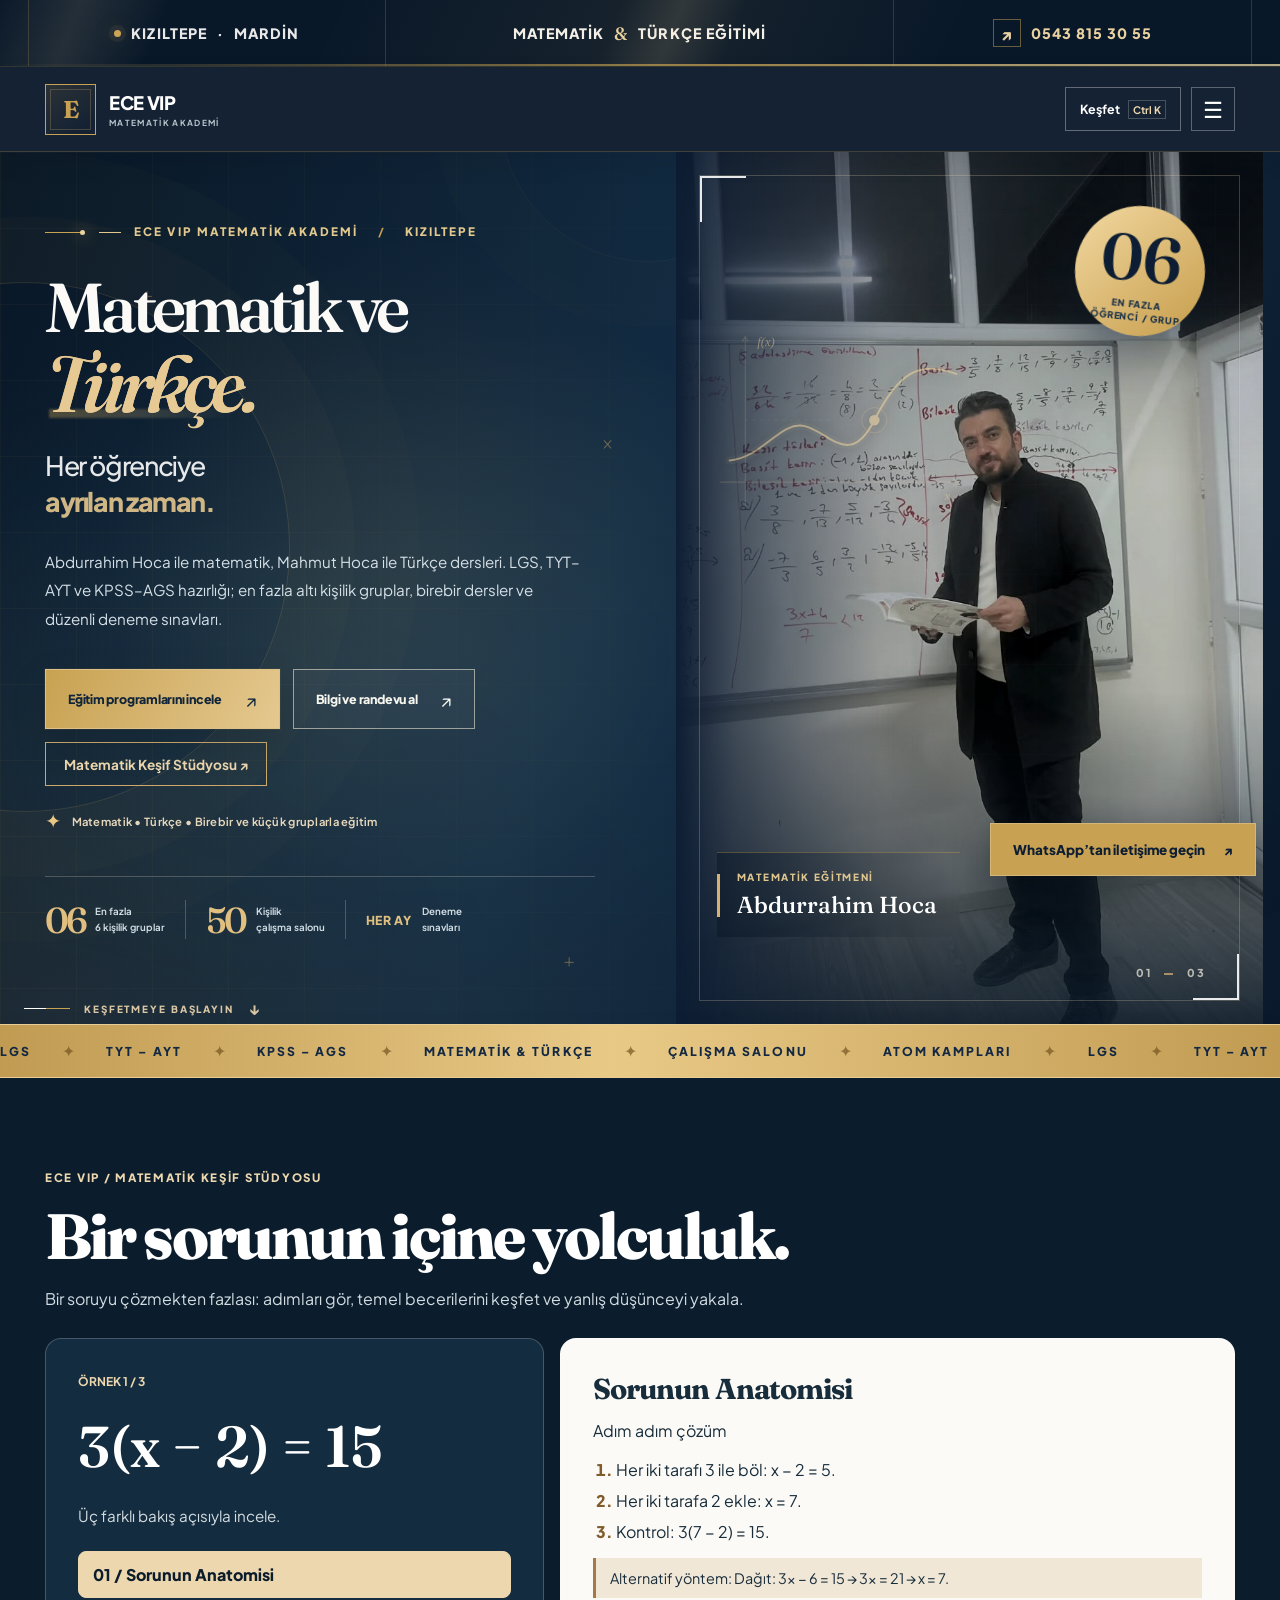
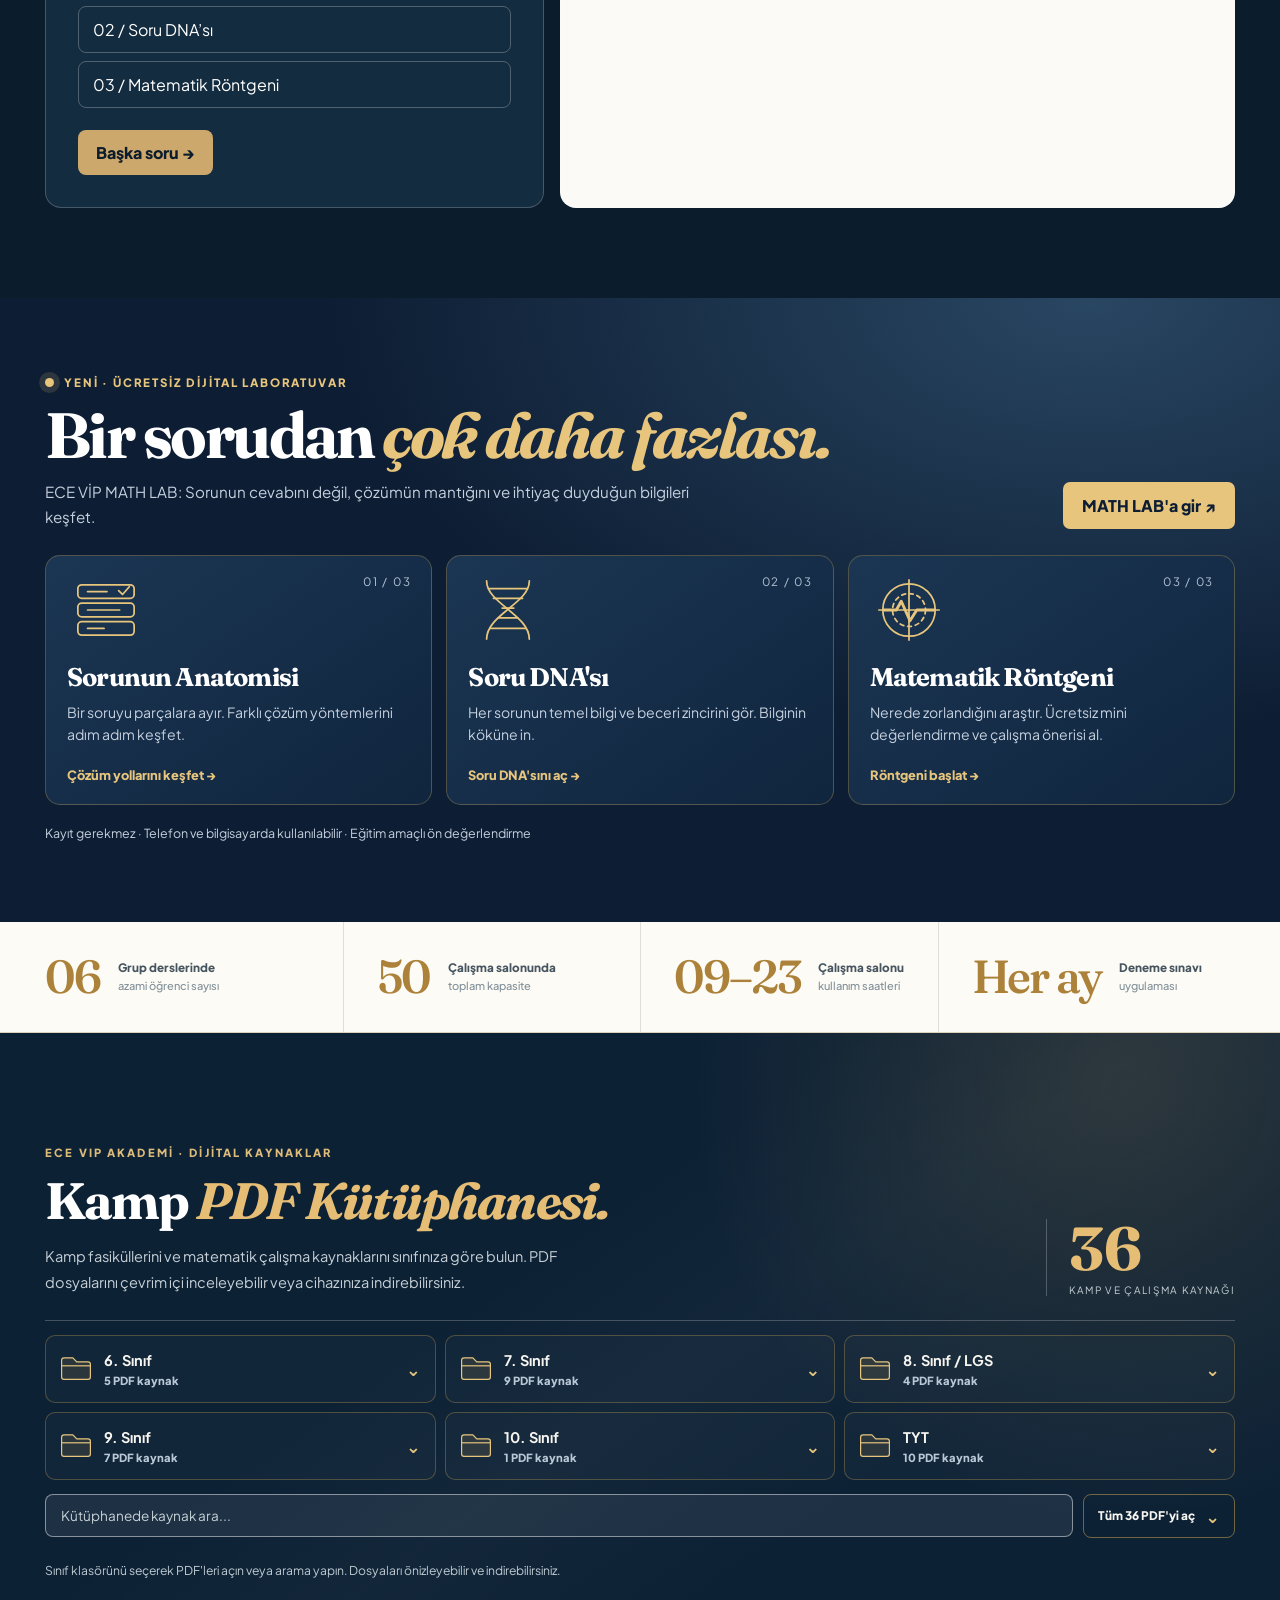
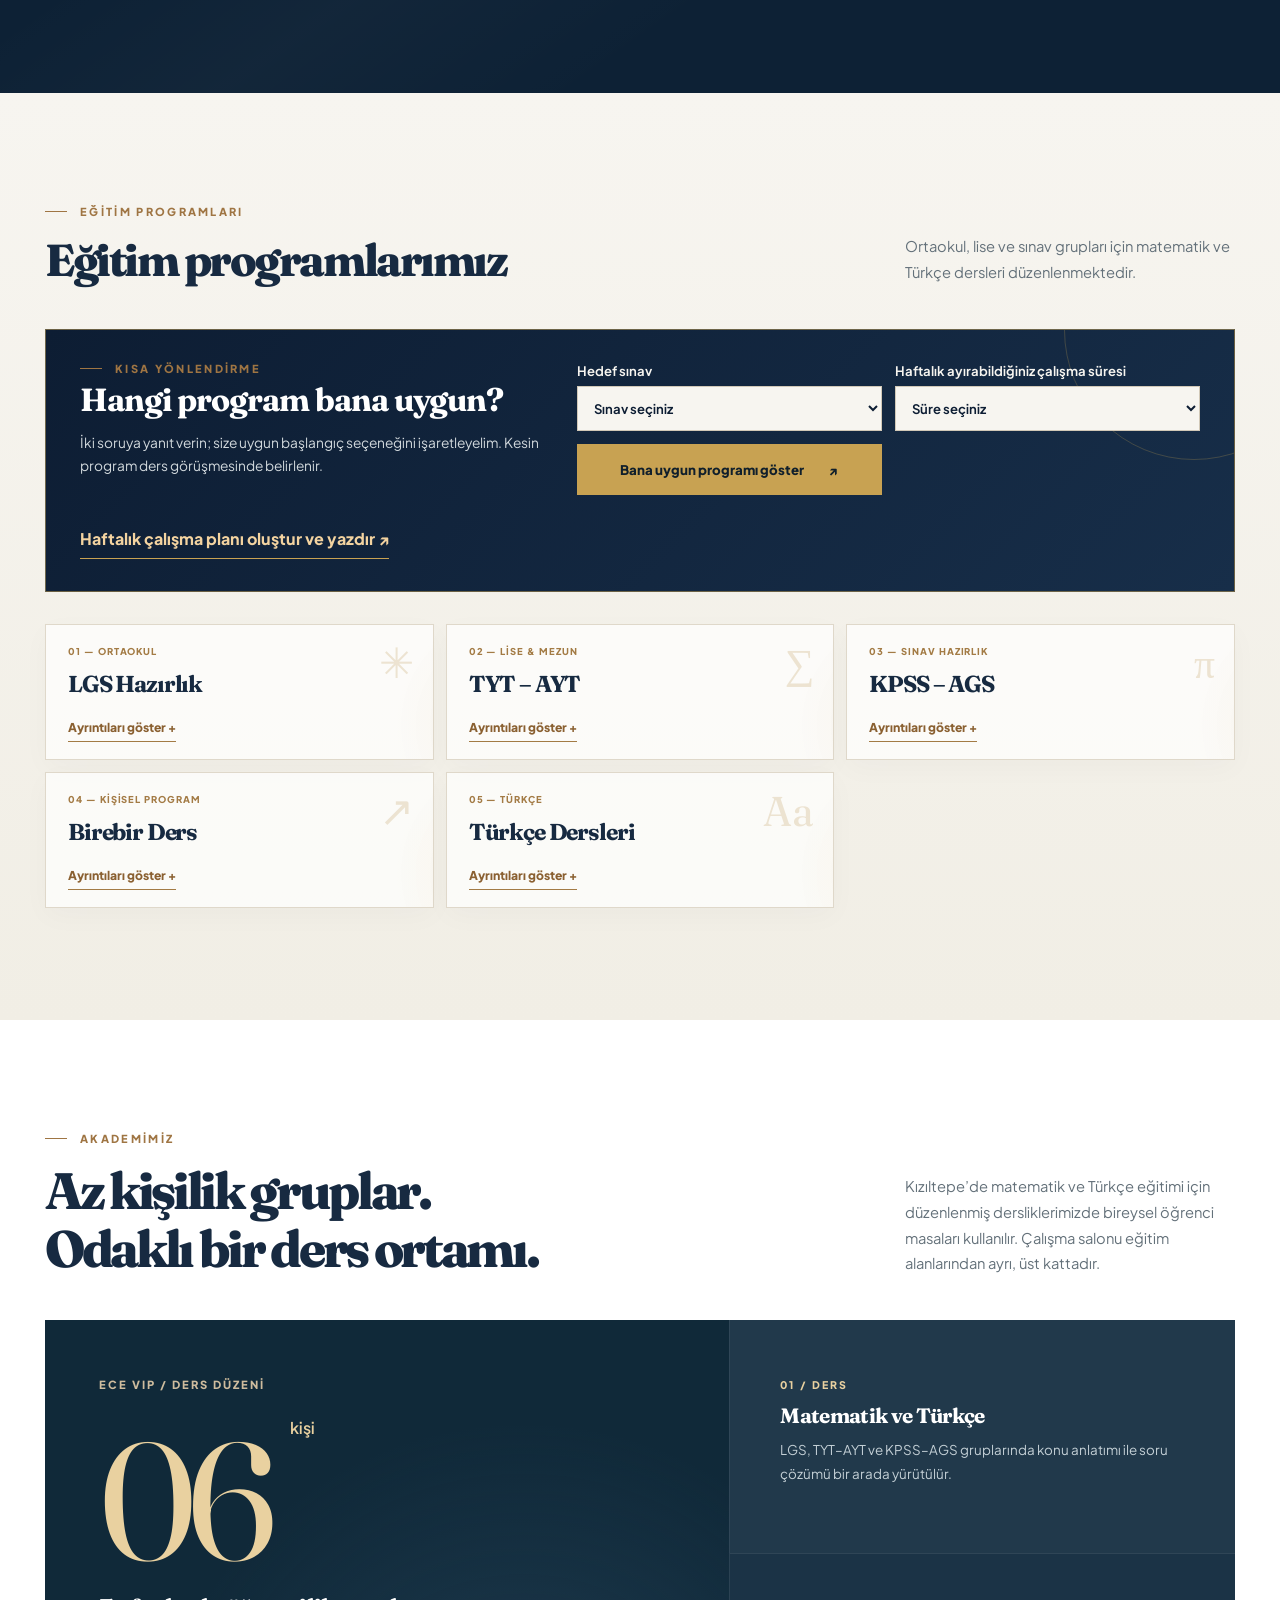
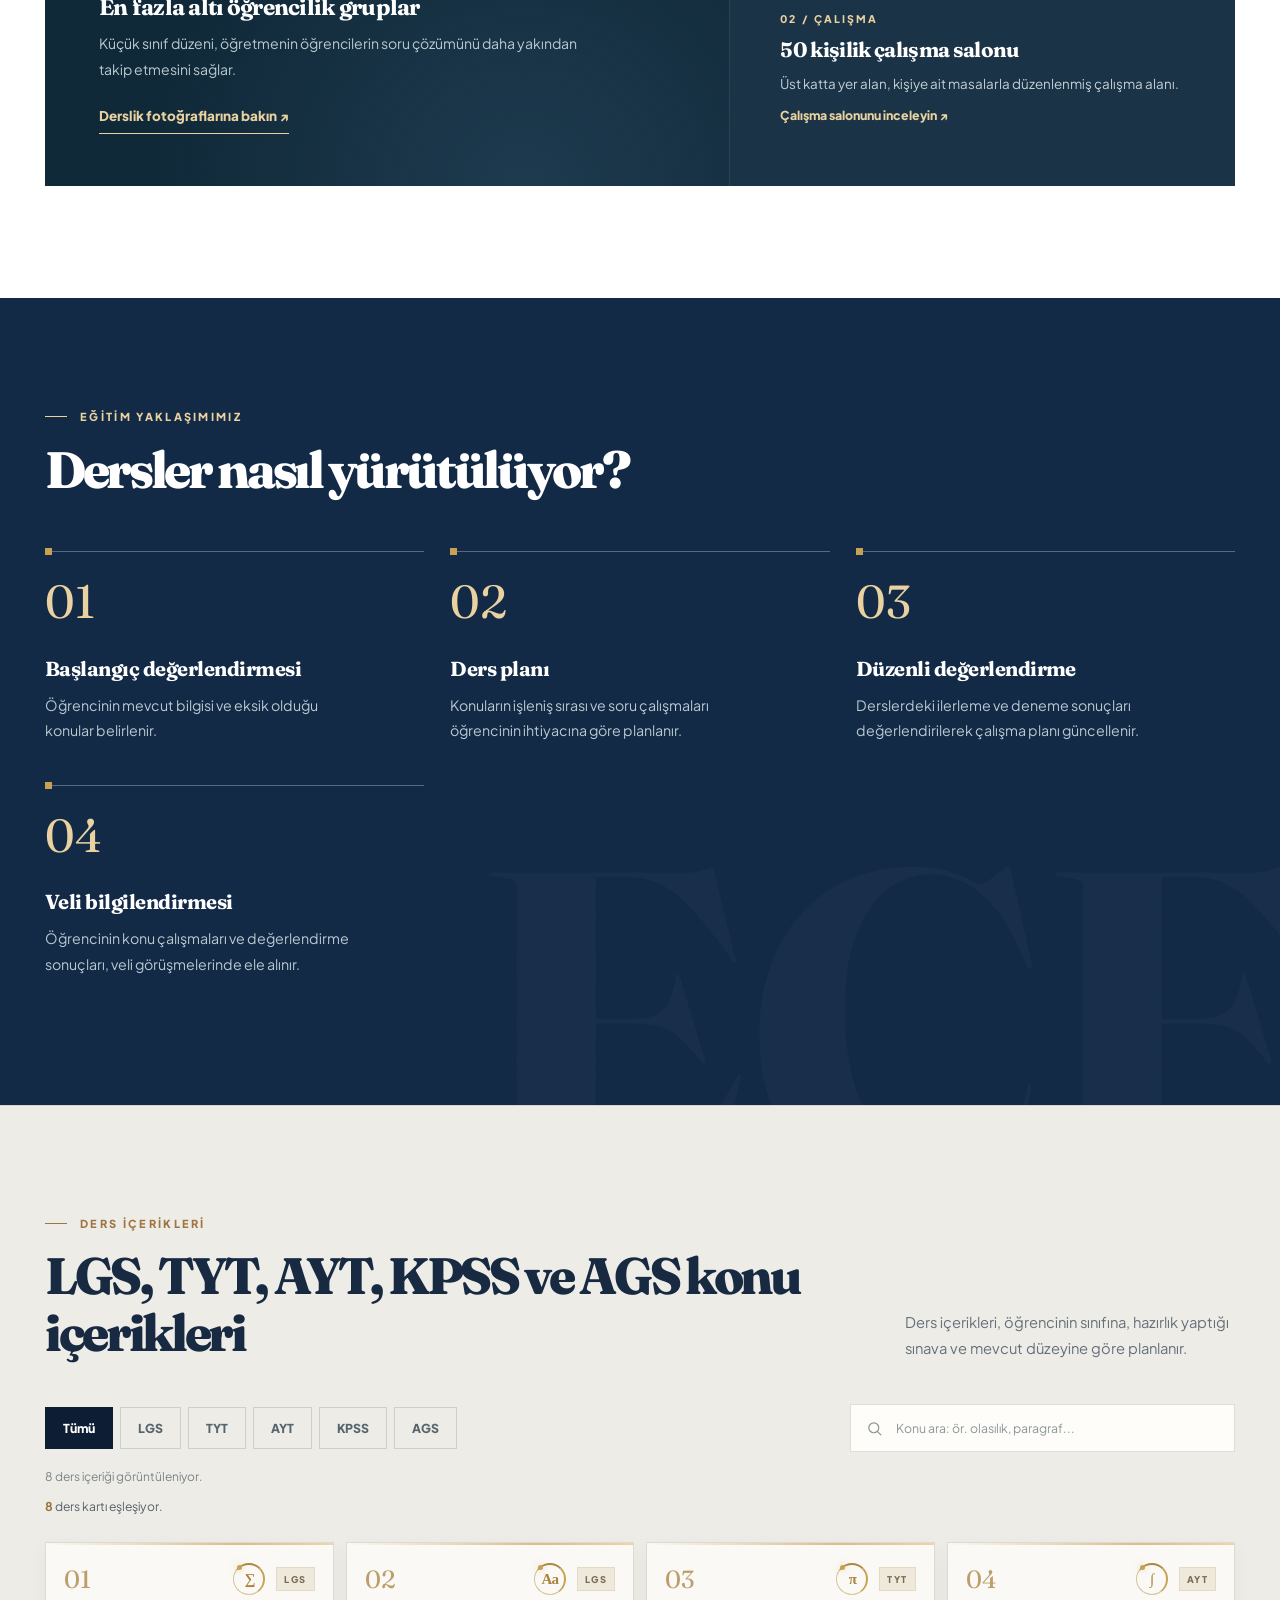
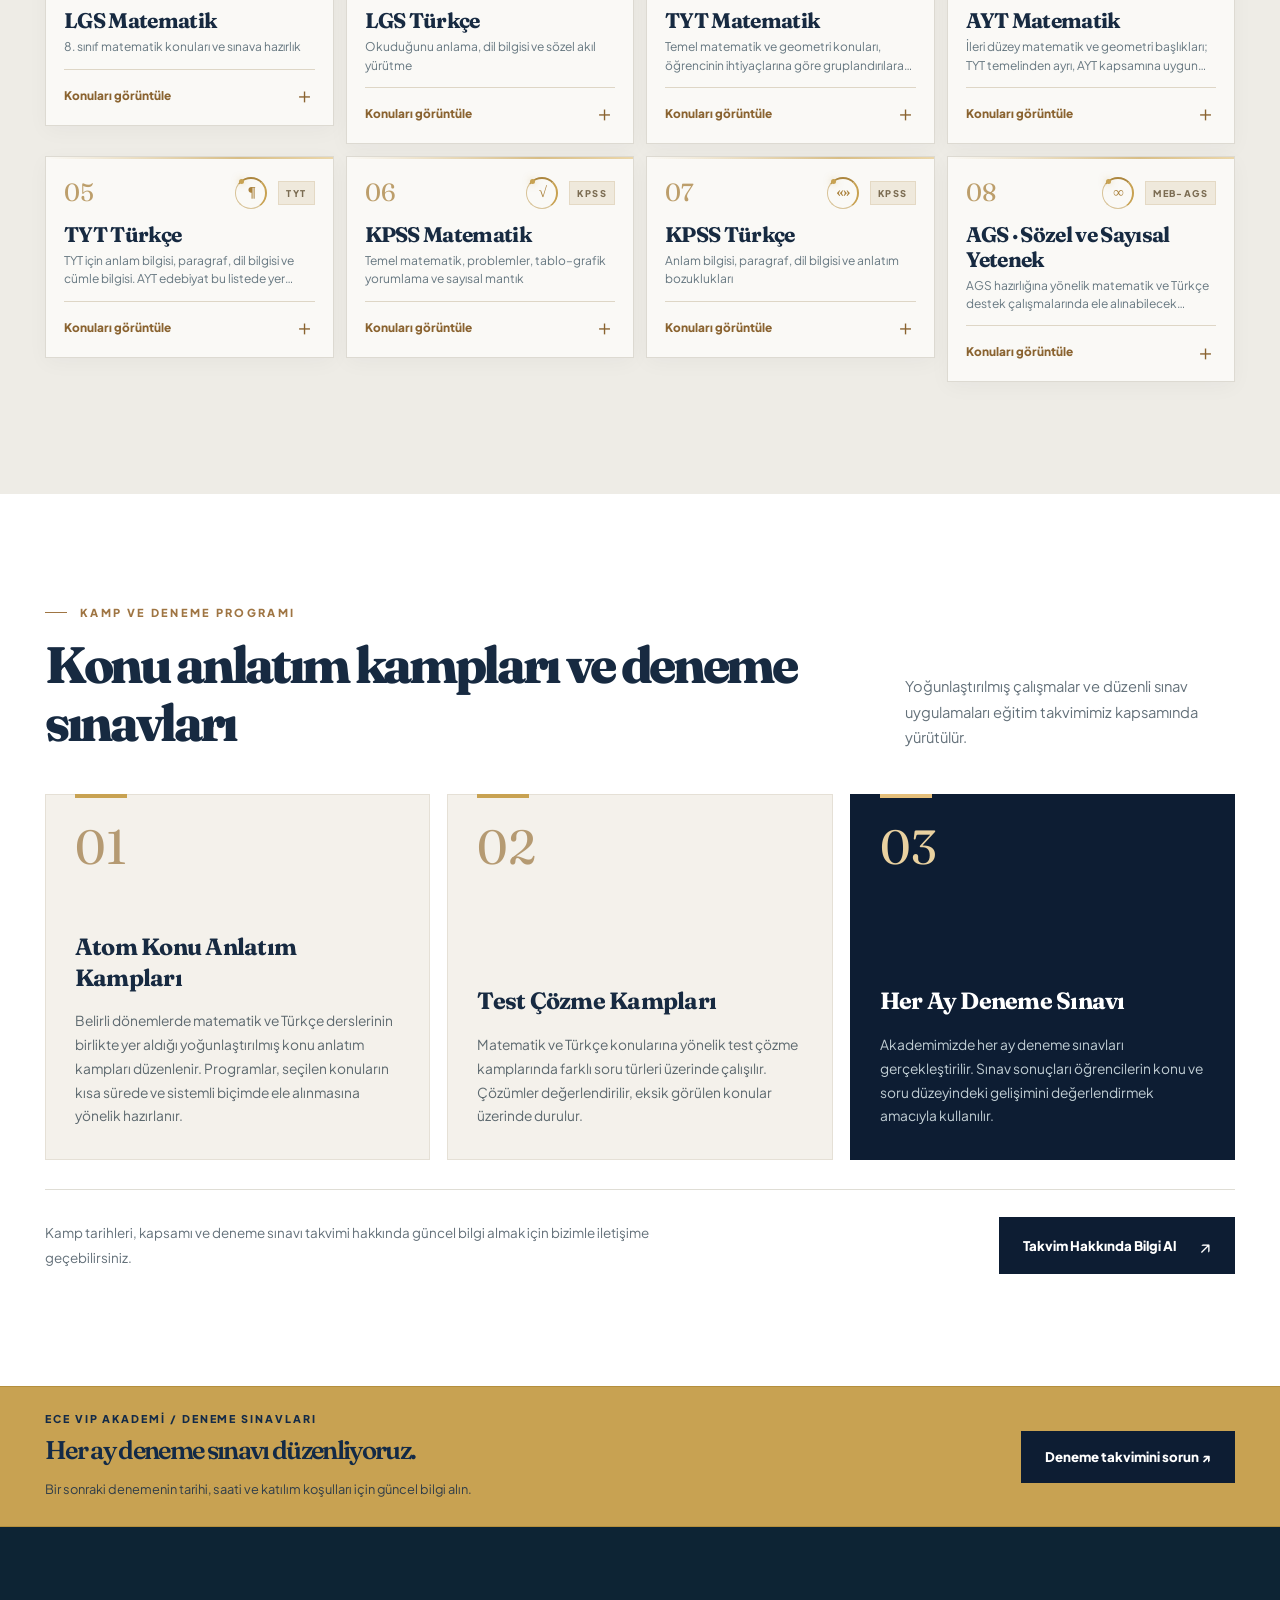
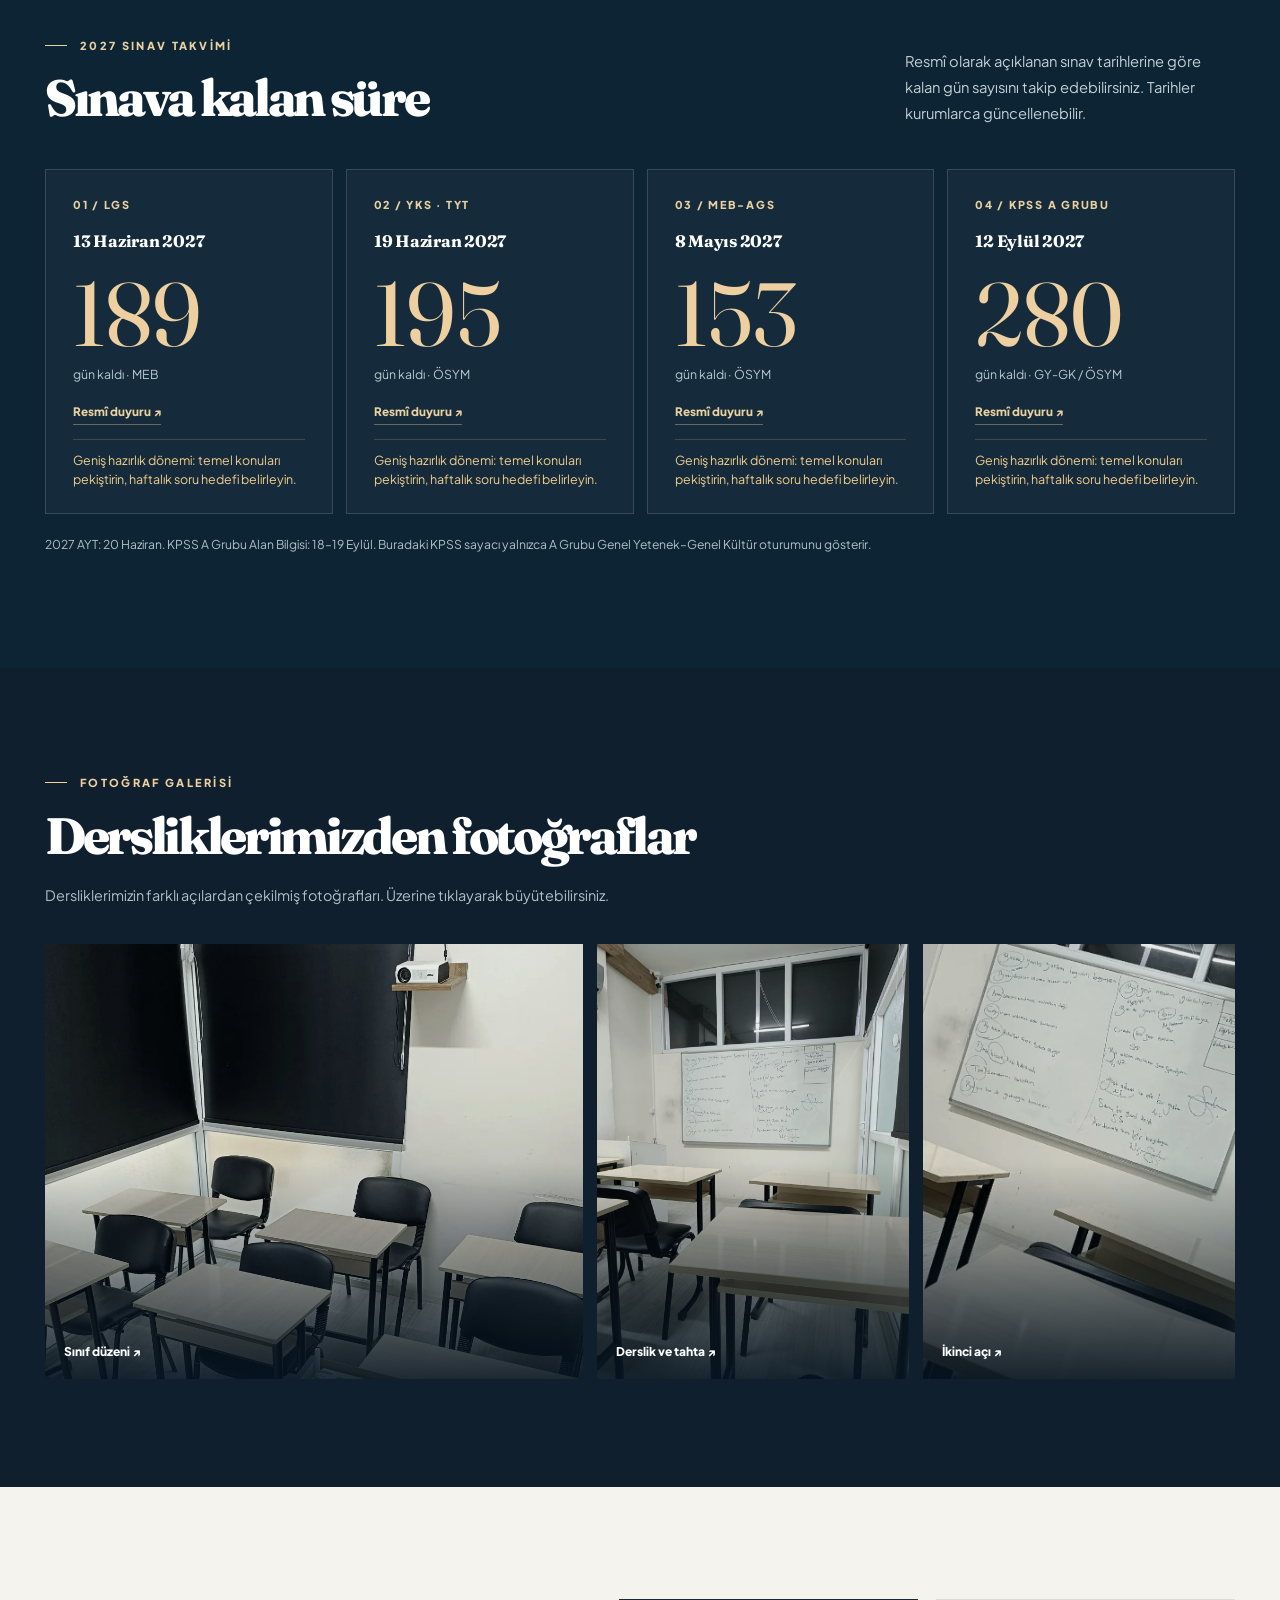
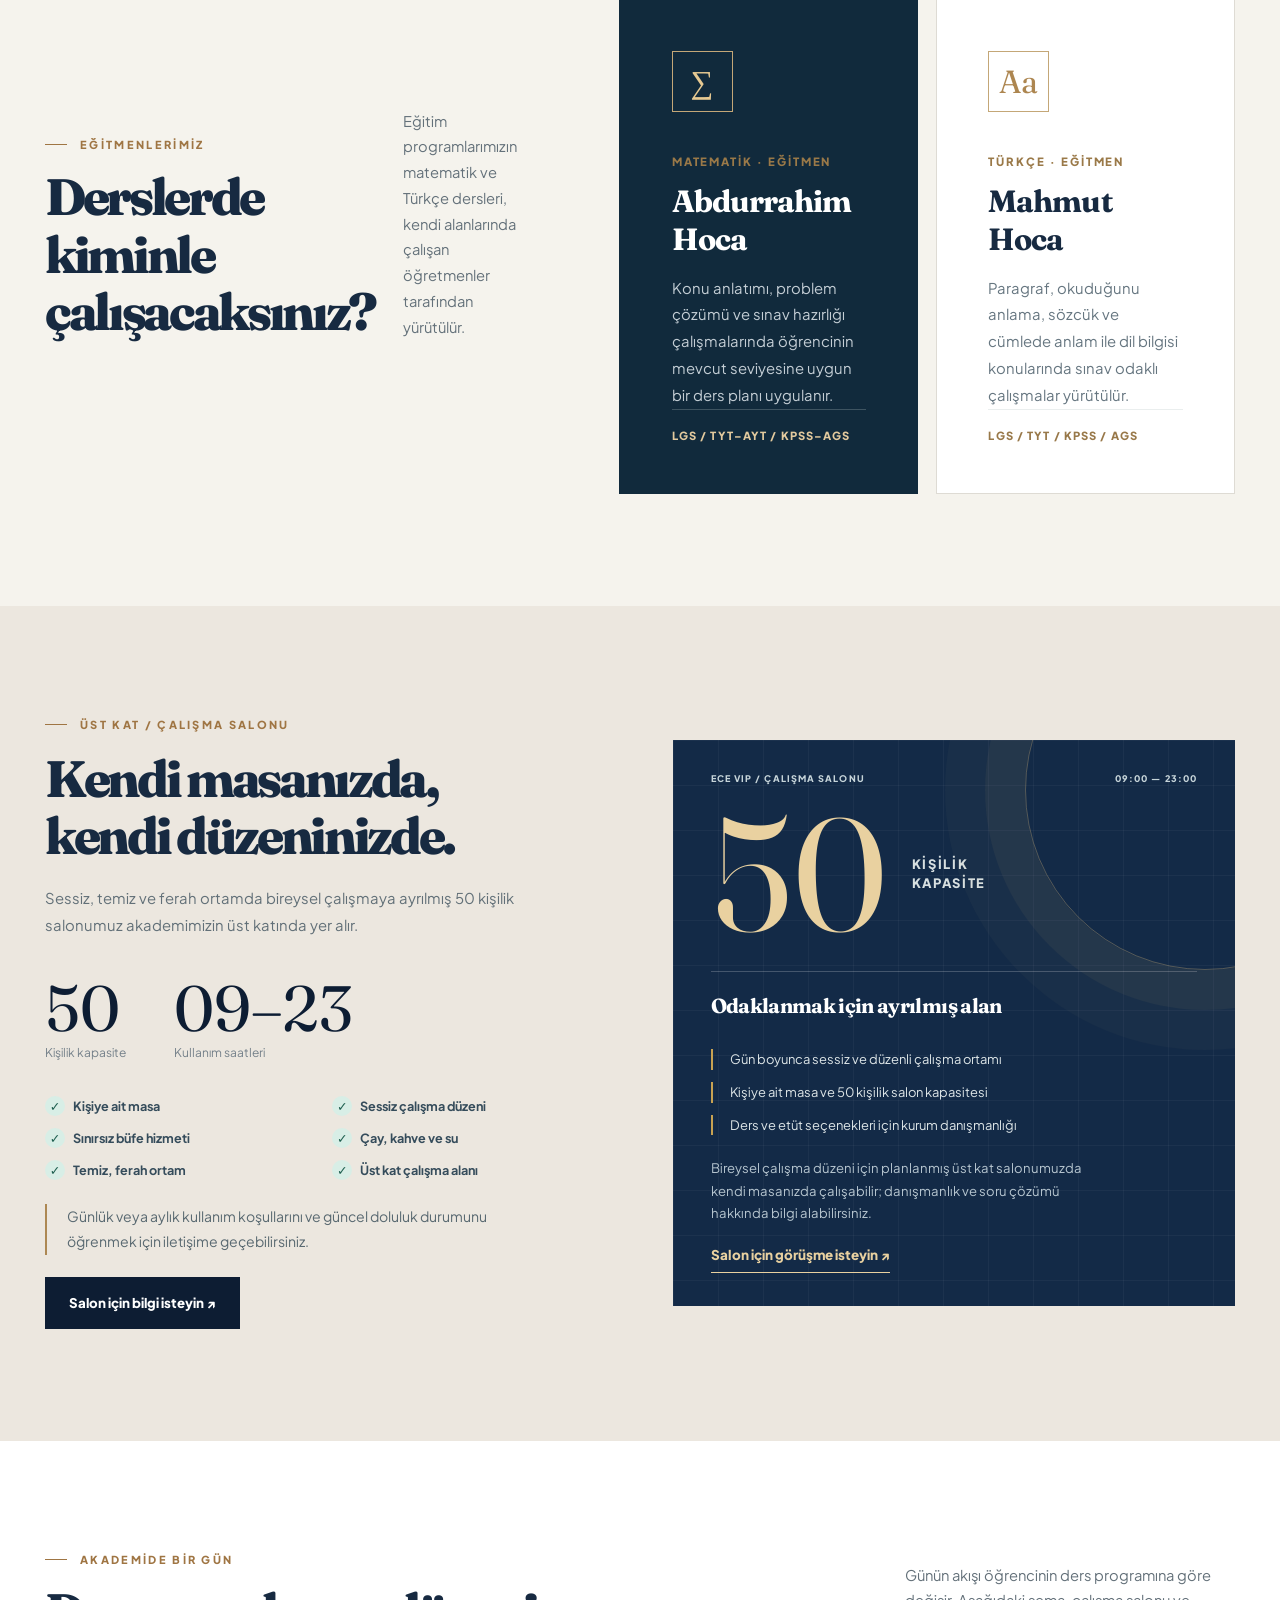
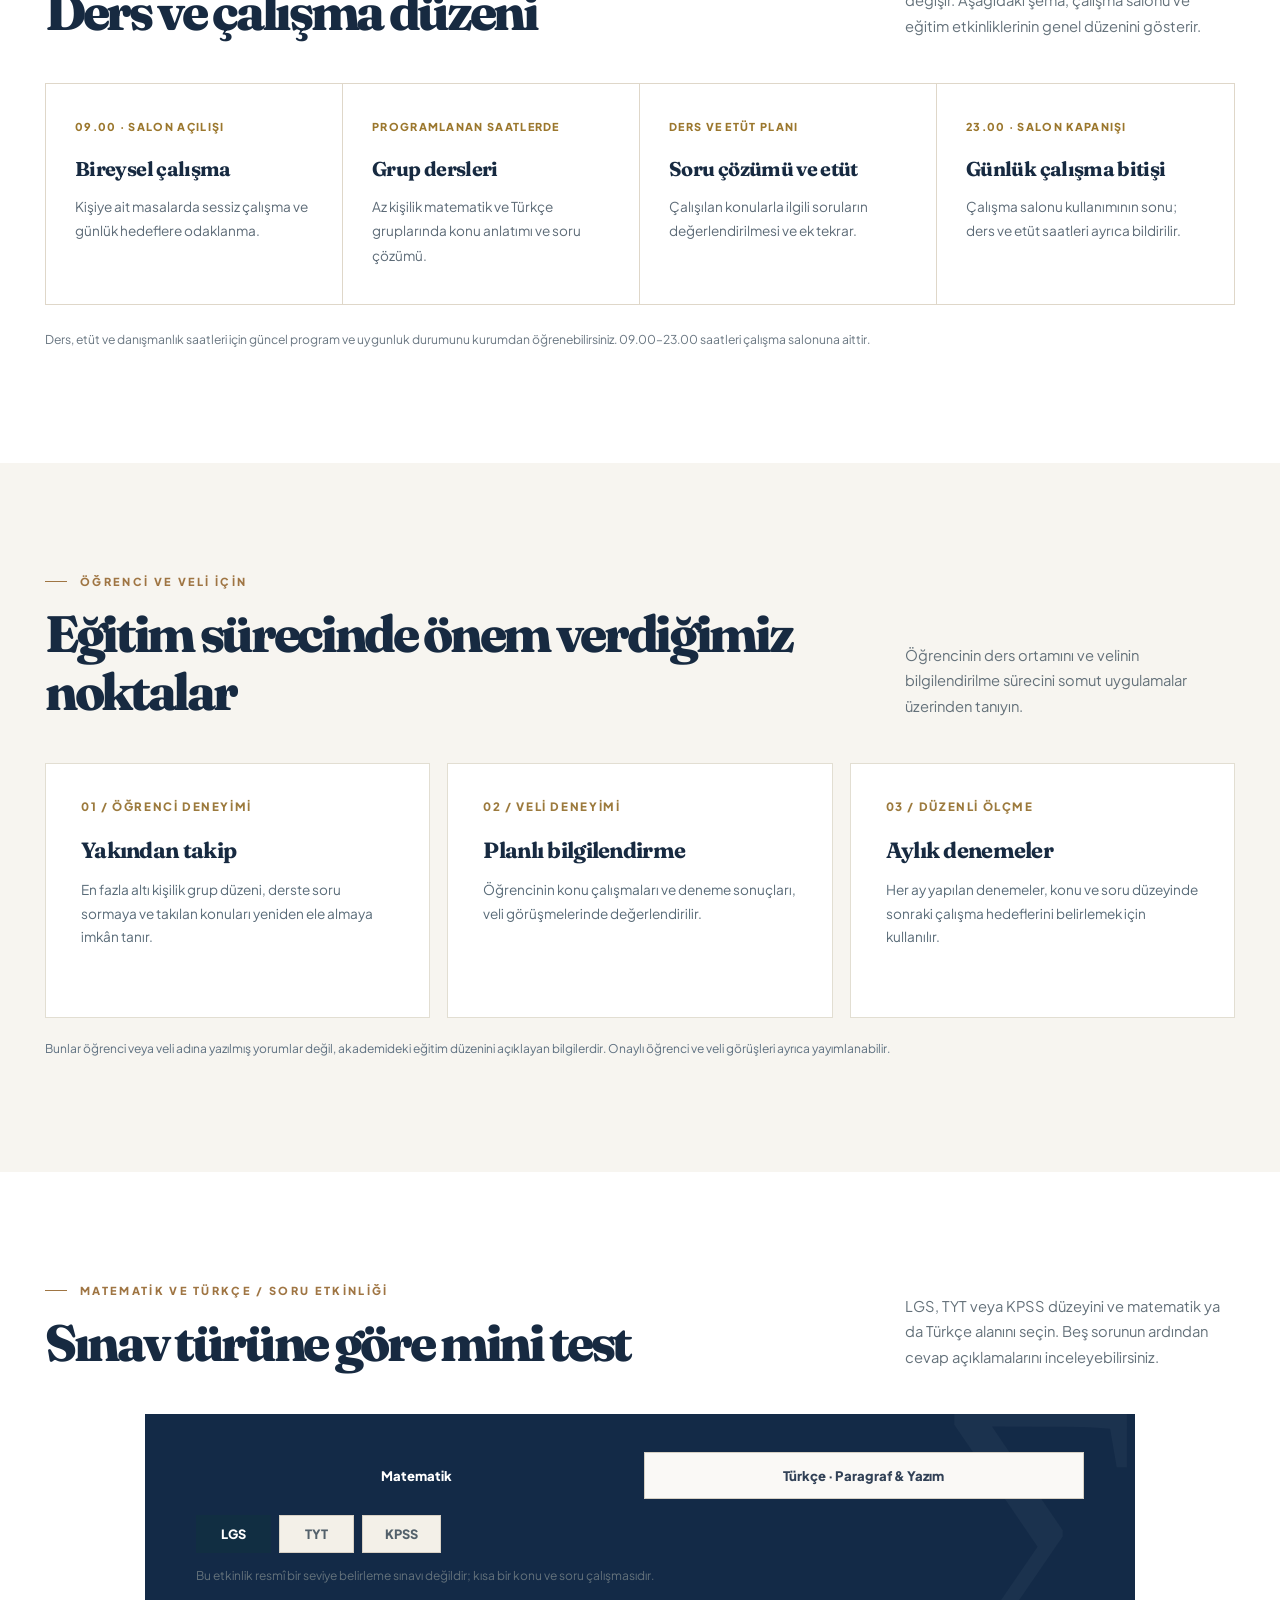
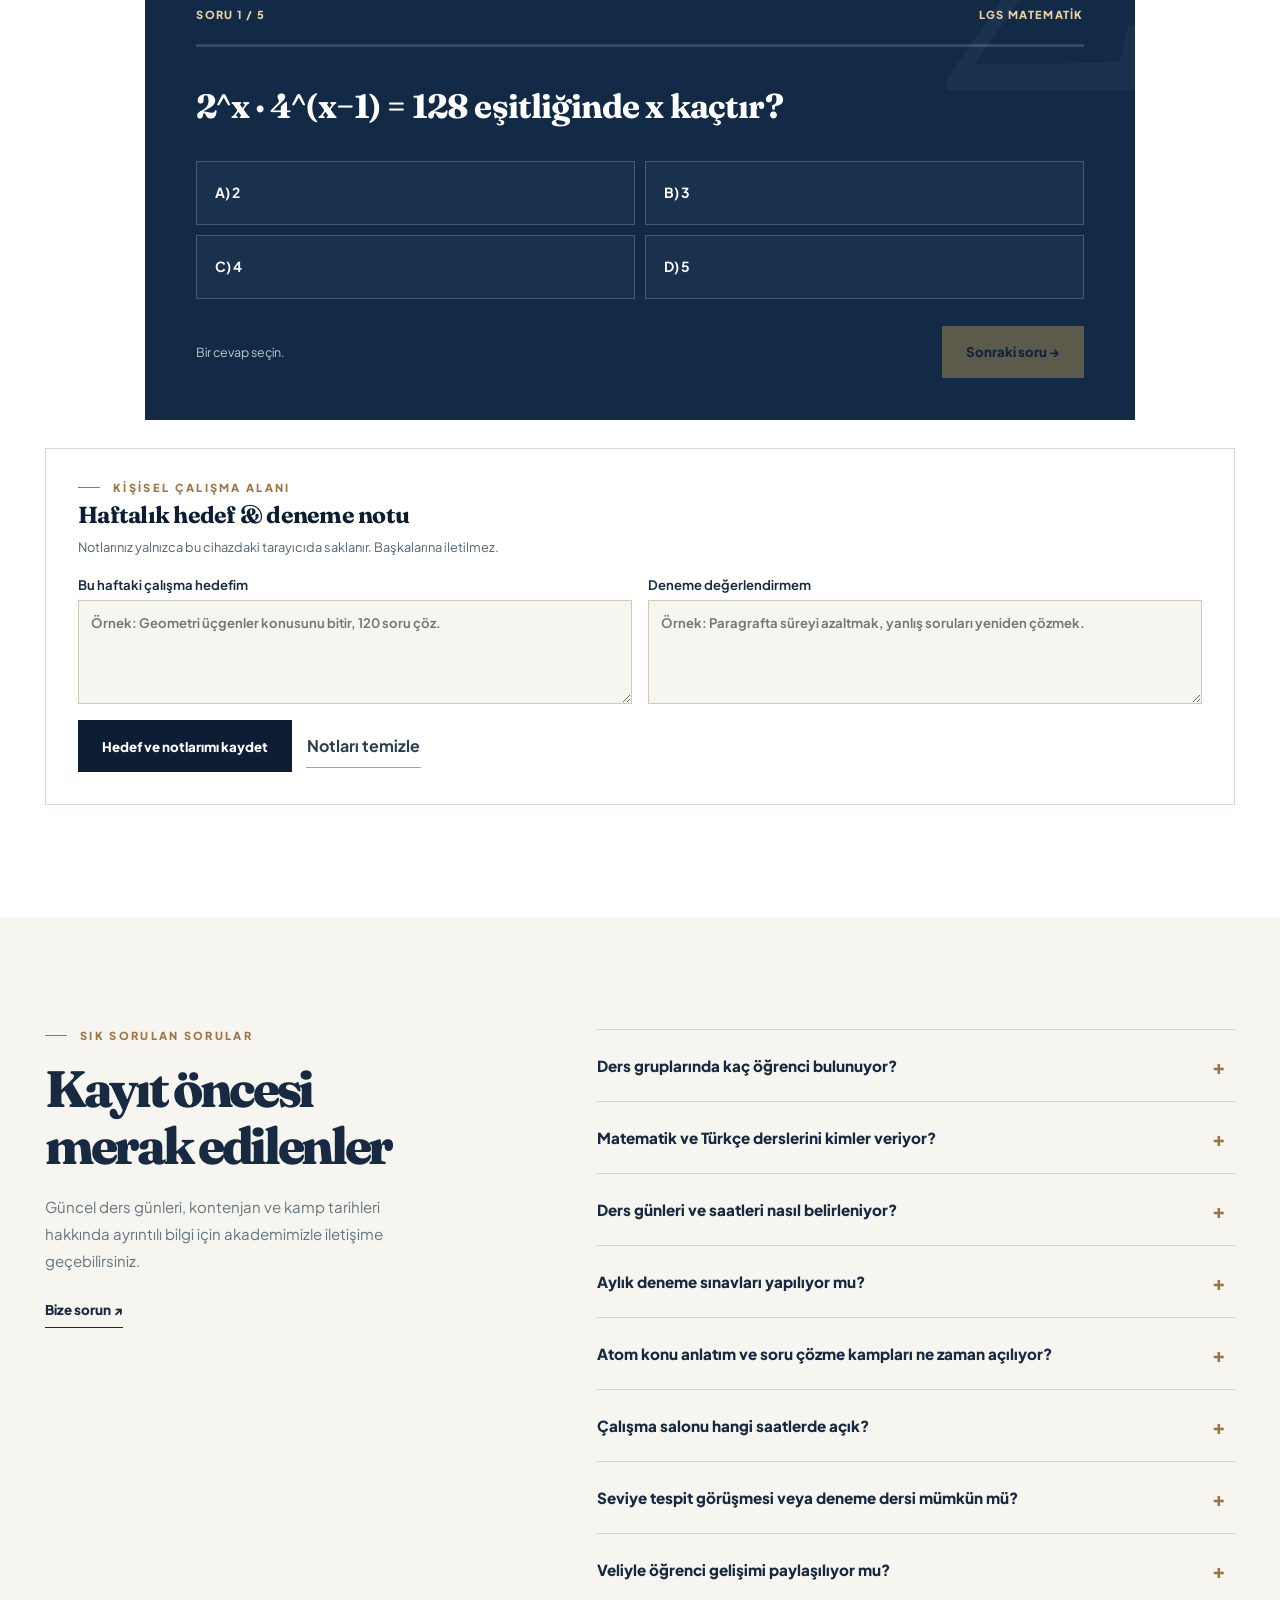
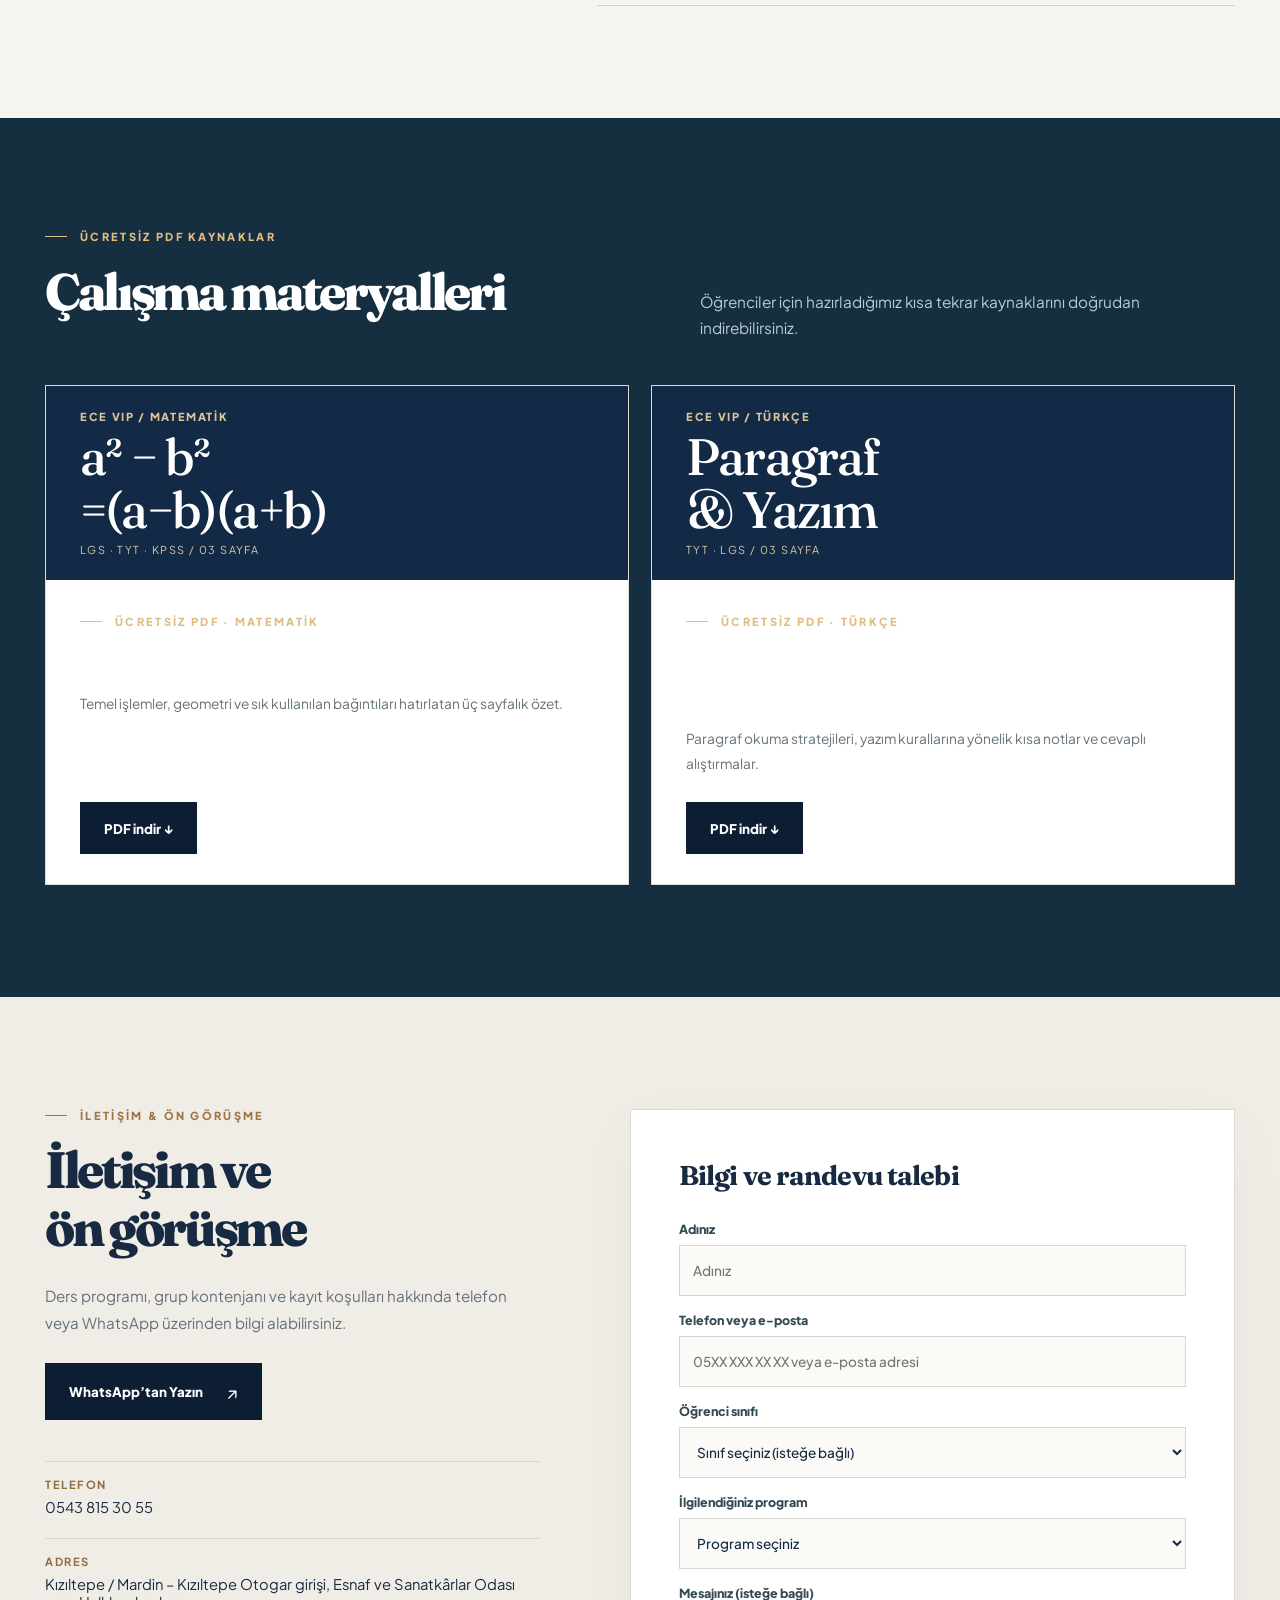
==== index.html @ f660199e "Add accessible ECE VIP exploration studio, quick navigation and optimized assets" ====
<!DOCTYPE html>
<html lang="tr"><head>
<meta charset="utf-8"/><meta content="width=device-width, initial-scale=1" name="viewport"/><meta content="#0d1d33" name="theme-color"/>
<meta content="ECE VIP Matematik Akademi, Kızıltepe: LGS, TYT, AYT, KPSS ve AGS için matematik ve Türkçe dersleri. En fazla 6 kişilik sınıflar, çalışma salonu ve aylık deneme sınavları." name="description"/><meta content="index, follow" name="robots"/>
<meta content="ECE VIP Matematik Akademi | Matematik ve Türkçe Eğitimi" property="og:title"/><meta content="ECE VIP Matematik Akademi, Kızıltepe: LGS, TYT, AYT, KPSS ve AGS için matematik ve Türkçe dersleri. En fazla 6 kişilik sınıflar, çalışma salonu ve aylık deneme sınavları." property="og:description"/><meta content="website" property="og:type"/>
<title>ECE VIP Matematik Akademi | LGS, TYT, AYT, KPSS · Kızıltepe</title>
<link href="https://fonts.googleapis.com" rel="preconnect"/><link crossorigin="" href="https://fonts.gstatic.com" rel="preconnect"/>
<link href="https://fonts.googleapis.com/css2?family=Fraunces:wght@400;500;600;700&amp;family=Plus+Jakarta+Sans:wght@400;500;600;700;800&amp;display=swap" rel="stylesheet"/>
<link rel="stylesheet" href="./assets/ece-original.css"/><script type="application/ld+json">{"@context":"https://schema.org","@type":"EducationalOrganization","name":"ECE VIP Matematik Akademi","description":"Kızıltepe'de LGS, TYT, AYT, KPSS ve AGS hazırlığı için matematik ve Türkçe dersleri, çalışma salonu, konu anlatım ve test çözme kampları.","telephone":"+90 543 815 30 55","address":{"@type":"PostalAddress","streetAddress":"Kızıltepe Otogar girişi, Esnaf ve Sanatkârlar Odası yanı, Halkbank arkası","addressLocality":"Kızıltepe","addressRegion":"Mardin","addressCountry":"TR"},"areaServed":{"@type":"Place","name":"Kızıltepe, Mardin"},"sameAs":["https://www.instagram.com/ece_vip_matematik/"]}</script><!-- Cloudflare Web Analytics -->
<script type="module" src="https://static.cloudflareinsights.com/beacon.min.js" data-cf-beacon='{"token":"1f23ba2cf1f74243ba52b8e55b016862"}'></script>
<!-- End Cloudflare Web Analytics -->
<link rel="canonical" href="https://ecevipmatematik-dotcom.github.io/"/>
<link rel="icon" type="image/svg+xml" href="./assets/favicon.svg"/>
<meta property="og:url" content="https://ecevipmatematik-dotcom.github.io/"/>
<meta property="og:locale" content="tr_TR"/>
<meta property="og:image" content="https://ecevipmatematik-dotcom.github.io/assets/ece-photos/p0.webp"/>
<meta property="og:image:alt" content="ECE VIP Matematik Akademi dersliği"/>
<meta name="twitter:card" content="summary_large_image"/>
<link rel="stylesheet" href="./assets/ece-upgrade.css"/>
</head><body>
<div aria-hidden="true" class="reading-progress" id="readingProgress"></div>
<a class="skip-link" href="#mainContent">İçeriğe geç</a>
<div aria-label="Akademi iletişim ve eğitim bilgileri" class="utility"><div class="utility-track"><div class="utility-set wrap"><span class="utility-item"><span aria-hidden="true" class="utility-dot"></span>KIZILTEPE <i aria-hidden="true">·</i> MARDİN</span><span class="utility-item utility-major">MATEMATİK <em>&amp;</em> TÜRKÇE EĞİTİMİ</span><a class="utility-phone" href="tel:+905438153055"><span aria-hidden="true" class="utility-phone-icon">↗</span> 0543 815 30 55</a></div><div aria-hidden="true" class="utility-set utility-clone"><span class="utility-item"><span class="utility-dot"></span>KIZILTEPE <i>·</i> MARDİN</span><span class="utility-item utility-major">MATEMATİK <em>&amp;</em> TÜRKÇE EĞİTİMİ</span><span class="utility-phone"><span class="utility-phone-icon">↗</span> 0543 815 30 55</span></div></div></div>
<header class="nav"><div class="wrap nav-inner">
<a aria-label="ECE VIP Matematik Akademi ana sayfa" class="logo" href="#anasayfa"><span aria-hidden="true" class="logo-symbol">E</span><span><strong>ECE VIP</strong><small>MATEMATİK AKADEMİ</small></span></a>
<button aria-controls="navLinks" aria-expanded="false" aria-label="Menüyü aç" class="hamburger" id="menuBtn">☰</button>
<nav aria-label="Ana menü" class="nav-links" id="navLinks"><a href="#programlar">Programlar</a><a href="#pdf-kutuphanesi">Kamp PDF’leri</a><a href="#hakkimizda">Akademimiz</a><a href="#yaklasim">Yöntemimiz</a><a href="#konu-icerikleri">Konular</a><a href="#matematik-lab">MATH LAB</a><a href="#kamplar">Kamplar</a><a href="#sinav-takvimi">Sınav takvimi</a><a href="#galeri">Galeri</a><a href="#egitmen">Eğitmenler</a><a href="#calisma-salonu">Çalışma salonu</a><a href="#seviye-testi">Seviye testi</a><a href="#sss">SSS</a><a href="#kaynaklar">Ücretsiz PDF</a><a class="nav-action" href="#iletisim">İletişim ↗</a></nav></div></header>
<main id="mainContent" tabindex="-1"><section aria-labelledby="heroTitle" class="hero hero-wow" id="anasayfa">
<div aria-hidden="true" class="hero-ambient"><span class="ambient-ring ring-one"></span><span class="ambient-ring ring-two"></span><span class="ambient-cross cross-one">+</span><span class="ambient-cross cross-two">+</span><span class="ambient-cross cross-three">×</span><span class="ambient-grain"></span></div>
<div class="wrap hero-layout">
<div class="hero-content">
<div class="hero-eyebrow-line"><span aria-hidden="true" class="hero-eyebrow-line__rule"></span><span class="eyebrow">ECE VIP MATEMATİK AKADEMİ <b aria-hidden="true">/</b> KIZILTEPE</span></div>
<h1 class="hero-title" id="heroTitle"><span class="hero-lead">Matematik ve</span><span class="hero-serif">Türkçe.</span><span class="hero-final">Her öğrenciye<br/><em>ayrılan zaman.</em></span></h1>
<p class="hero-description">Abdurrahim Hoca ile matematik, Mahmut Hoca ile Türkçe dersleri. LGS, TYT–AYT ve KPSS–AGS hazırlığı; en fazla altı kişilik gruplar, birebir dersler ve düzenli deneme sınavları.</p>
<div class="hero-actions"><a class="btn btn-gold hero-primary" href="#programlar">Eğitim programlarını incele <span aria-hidden="true" class="arrow">↗</span></a><a class="btn btn-outline hero-secondary" href="#iletisim">Bilgi ve randevu al <span aria-hidden="true" class="arrow">↗</span></a></div>
<div class="hero-trustline"><span aria-hidden="true" class="hero-trustline-star">✦</span><span>Matematik • Türkçe • Birebir ve küçük gruplarla eğitim</span></div>
<div aria-label="Eğitim hakkında bilgiler" class="hero-insights"><a class="hero-insight" href="#hakkimizda"><b>06</b><span>En fazla<br/>6 kişilik gruplar</span></a><span aria-hidden="true" class="insight-divider"></span><a class="hero-insight" href="#calisma-salonu"><b>50</b><span>Kişilik<br/>çalışma salonu</span></a><span aria-hidden="true" class="insight-divider"></span><a class="hero-insight insight-word" href="#sinav-takvimi"><b>HER AY</b><span>Deneme<br/>sınavları</span></a></div>
</div>
<div class="hero-photo"><img alt="ECE VIP Matematik Akademi sınıfında matematik tahtası önünde Abdurrahim Hoca" class="photo-managed" data-photo-key="p0" decoding="async" fetchpriority="high" height="1255" loading="eager" src="./assets/ece-photos/p0.webp" width="1200"/>
<div aria-hidden="true" class="hero-photo-grid"></div>
<svg aria-hidden="true" class="hero-equation-art" fill="none" focusable="false" preserveaspectratio="xMidYMid meet" viewbox="0 0 370 270">
<g class="eq-axis" opacity=".47" stroke="currentColor" stroke-width="1"><path d="M28 220H348M62 251V25"></path><path d="m341 216 7 4-7 4M58 32l4-7 4 7"></path></g>
<path class="eq-wave-shadow" d="M41 191C86 187 109 137 142 145S202 202 235 137 295 57 345 75" opacity=".09" stroke="currentColor" stroke-linecap="round" stroke-width="11"></path>
<path class="eq-wave" d="M41 191C86 187 109 137 142 145S202 202 235 137 295 57 345 75" stroke="currentColor" stroke-linecap="round" stroke-width="2.6"></path>
<circle class="eq-dot" cx="235" cy="137" fill="currentColor" r="7"></circle><circle class="eq-ripple" cx="235" cy="137" opacity=".5" r="17" stroke="currentColor"></circle>
<g fill="currentColor" font-family="Georgia,serif" font-size="17" font-style="italic" opacity=".85"><text x="78" y="38">f(x)</text><text x="329" y="244">x</text></g>
<g opacity=".25" stroke="currentColor" stroke-dasharray="3 7"><path d="M235 137V220M62 137H235"></path></g>
</svg><div aria-hidden="true" class="hero-photo-corner corner-a"></div><div aria-hidden="true" class="hero-photo-corner corner-b"></div>
<div class="hero-stamp"><strong>06</strong><small>EN FAZLA<br/>ÖĞRENCİ / GRUP</small></div>
<div class="hero-photo-caption"><span aria-hidden="true" class="caption-line"></span><span><small>MATEMATİK EĞİTMENİ</small><strong>Abdurrahim Hoca</strong></span></div>
<div aria-hidden="true" class="hero-photo-index">01 <span>—</span> 03</div>
</div>
</div>
<a aria-label="Eğitim programlarına kaydır" class="hero-scroll-cue" href="#programlar"><span aria-hidden="true" class="hero-scroll-cue__line"></span><span>KEŞFETMEYE BAŞLAYIN</span><span aria-hidden="true">↓</span></a>
<div aria-label="Eğitim alanları" class="hero-marquee"><div class="hero-marquee-inner"><div class="hero-marquee-group"><span>LGS</span><i>✦</i><span>TYT – AYT</span><i>✦</i><span>KPSS – AGS</span><i>✦</i><span>MATEMATİK &amp; TÜRKÇE</span><i>✦</i><span>ÇALIŞMA SALONU</span><i>✦</i><span>ATOM KAMPLARI</span><i>✦</i></div><div aria-hidden="true" class="hero-marquee-group"><span>LGS</span><i>✦</i><span>TYT – AYT</span><i>✦</i><span>KPSS – AGS</span><i>✦</i><span>MATEMATİK &amp; TÜRKÇE</span><i>✦</i><span>ÇALIŞMA SALONU</span><i>✦</i><span>ATOM KAMPLARI</span><i>✦</i></div></div></div>
</section>
<section class="section" id="matematik-lab" aria-labelledby="ml-title"><div class="wrap"><div class="ml-head"><div><div class="ml-kicker">YENİ · ÜCRETSİZ DİJİTAL LABORATUVAR</div><h2 id="ml-title">Bir sorudan <em>çok daha fazlası.</em></h2><p>ECE VİP MATH LAB: Sorunun cevabını değil, çözümün mantığını ve ihtiyaç duyduğun bilgileri keşfet.</p></div><a class="ml-all" href="math-lab.html">MATH LAB'a gir ↗</a></div><div class="ml-grid"><a class="ml-card" href="math-lab.html#anatomy"><span class="ml-index">01 / 03</span><svg class="ml-icon" viewBox="0 0 78 68" fill="none" stroke="currentColor" stroke-width="1.8" stroke-linecap="round" stroke-linejoin="round" aria-hidden="true"><rect x="10" y="8" width="58" height="14" rx="4"/><rect x="10" y="27" width="58" height="14" rx="4"/><rect x="10" y="46" width="58" height="14" rx="4"/><path d="M20 15h20m-20 19h33m-33 19h17"/><path class="ml-animated" d="m52 14 4 4 7-8"/></svg><h3>Sorunun Anatomisi</h3><p>Bir soruyu parçalara ayır. Farklı çözüm yöntemlerini adım adım keşfet.</p><span class="ml-cta">Çözüm yollarını keşfet →</span></a><a class="ml-card" href="math-lab.html#dna"><span class="ml-index">02 / 03</span><svg class="ml-icon" viewBox="0 0 78 68" fill="none" stroke="currentColor" stroke-width="1.8" stroke-linecap="round" stroke-linejoin="round" aria-hidden="true"><path class="ml-animated" d="M18 4C18 27 62 39 62 64M62 4C62 27 18 39 18 64"/><path d="M20 12h40M25 22h30M34 32h12M30 42h20M22 53h36"/></svg><h3>Soru DNA'sı</h3><p>Her sorunun temel bilgi ve beceri zincirini gör. Bilginin köküne in.</p><span class="ml-cta">Soru DNA'sını aç →</span></a><a class="ml-card" href="math-lab.html#scan"><span class="ml-index">03 / 03</span><svg class="ml-icon" viewBox="0 0 78 68" fill="none" stroke="currentColor" stroke-width="1.8" stroke-linecap="round" stroke-linejoin="round" aria-hidden="true"><circle cx="39" cy="34" r="27"/><circle cx="39" cy="34" r="17" stroke-dasharray="4 4"/><path d="M39 3v62M8 34h62"/><path class="ml-animated" d="M13 34h13l5-9 9 20 7-11h18" stroke-width="3"/></svg><h3>Matematik Röntgeni</h3><p>Nerede zorlandığını araştır. Ücretsiz mini değerlendirme ve çalışma önerisi al.</p><span class="ml-cta">Röntgeni başlat →</span></a></div><p class="ml-foot">Kayıt gerekmez · Telefon ve bilgisayarda kullanılabilir · Eğitim amaçlı ön değerlendirme</p></div></section>

<aside aria-label="Akademi hakkında kısa bilgiler" class="fact-rail"><div class="wrap fact-rail-inner">
<div class="fact-item"><strong>06</strong><span>Grup derslerinde<br/><small>azami öğrenci sayısı</small></span></div>
<div class="fact-item"><strong>50</strong><span>Çalışma salonunda<br/><small>toplam kapasite</small></span></div>
<div class="fact-item"><strong>09–23</strong><span>Çalışma salonu<br/><small>kullanım saatleri</small></span></div>
<div class="fact-item"><strong>Her ay</strong><span>Deneme sınavı<br/><small>uygulaması</small></span></div>
</div></aside><section class="section premium-section" id="pdf-kutuphanesi" aria-labelledby="libTitle">
 <div class="wrap">
  <div class="lib-heading">
   <div><div class="lib-eyebrow">ECE VIP AKADEMİ · DİJİTAL KAYNAKLAR</div><h2 id="libTitle">Kamp <em>PDF Kütüphanesi.</em></h2><p>Kamp fasiküllerini ve matematik çalışma kaynaklarını sınıfınıza göre bulun. PDF dosyalarını çevrim içi inceleyebilir veya cihazınıza indirebilirsiniz.</p></div>
   <div class="lib-number"><strong>36</strong><small>Kamp ve çalışma kaynağı</small></div>
  </div>
  <div class="lib-tools"><div class="lib-tabs" role="group" aria-label="Sınıf klasörleri">
<button class="lib-tab lib-folder" type="button" data-lib-filter="6" aria-expanded="false" aria-controls="libResults"><svg viewBox="0 0 40 32" width="40" height="32" fill="none" aria-hidden="true"><path d="M2 8V5a3 3 0 0 1 3-3h11l5 5h14a3 3 0 0 1 3 3v16a3 3 0 0 1-3 3H5a3 3 0 0 1-3-3V8Z" fill="#c8a25222" stroke="currentColor" stroke-width="1.5"/><path d="M2 12h36" stroke="currentColor" stroke-width="1.5"/></svg><span><strong>6. Sınıf</strong><small>5 PDF kaynak</small></span><span class="lib-arrow" aria-hidden="true">⌄</span></button>
<button class="lib-tab lib-folder" type="button" data-lib-filter="7" aria-expanded="false" aria-controls="libResults"><svg viewBox="0 0 40 32" width="40" height="32" fill="none" aria-hidden="true"><path d="M2 8V5a3 3 0 0 1 3-3h11l5 5h14a3 3 0 0 1 3 3v16a3 3 0 0 1-3 3H5a3 3 0 0 1-3-3V8Z" fill="#c8a25222" stroke="currentColor" stroke-width="1.5"/><path d="M2 12h36" stroke="currentColor" stroke-width="1.5"/></svg><span><strong>7. Sınıf</strong><small>9 PDF kaynak</small></span><span class="lib-arrow" aria-hidden="true">⌄</span></button>
<button class="lib-tab lib-folder" type="button" data-lib-filter="8" aria-expanded="false" aria-controls="libResults"><svg viewBox="0 0 40 32" width="40" height="32" fill="none" aria-hidden="true"><path d="M2 8V5a3 3 0 0 1 3-3h11l5 5h14a3 3 0 0 1 3 3v16a3 3 0 0 1-3 3H5a3 3 0 0 1-3-3V8Z" fill="#c8a25222" stroke="currentColor" stroke-width="1.5"/><path d="M2 12h36" stroke="currentColor" stroke-width="1.5"/></svg><span><strong>8. Sınıf / LGS</strong><small>4 PDF kaynak</small></span><span class="lib-arrow" aria-hidden="true">⌄</span></button>
<button class="lib-tab lib-folder" type="button" data-lib-filter="9" aria-expanded="false" aria-controls="libResults"><svg viewBox="0 0 40 32" width="40" height="32" fill="none" aria-hidden="true"><path d="M2 8V5a3 3 0 0 1 3-3h11l5 5h14a3 3 0 0 1 3 3v16a3 3 0 0 1-3 3H5a3 3 0 0 1-3-3V8Z" fill="#c8a25222" stroke="currentColor" stroke-width="1.5"/><path d="M2 12h36" stroke="currentColor" stroke-width="1.5"/></svg><span><strong>9. Sınıf</strong><small>7 PDF kaynak</small></span><span class="lib-arrow" aria-hidden="true">⌄</span></button>
<button class="lib-tab lib-folder" type="button" data-lib-filter="10" aria-expanded="false" aria-controls="libResults"><svg viewBox="0 0 40 32" width="40" height="32" fill="none" aria-hidden="true"><path d="M2 8V5a3 3 0 0 1 3-3h11l5 5h14a3 3 0 0 1 3 3v16a3 3 0 0 1-3 3H5a3 3 0 0 1-3-3V8Z" fill="#c8a25222" stroke="currentColor" stroke-width="1.5"/><path d="M2 12h36" stroke="currentColor" stroke-width="1.5"/></svg><span><strong>10. Sınıf</strong><small>1 PDF kaynak</small></span><span class="lib-arrow" aria-hidden="true">⌄</span></button>
<button class="lib-tab lib-folder" type="button" data-lib-filter="tyt" aria-expanded="false" aria-controls="libResults"><svg viewBox="0 0 40 32" width="40" height="32" fill="none" aria-hidden="true"><path d="M2 8V5a3 3 0 0 1 3-3h11l5 5h14a3 3 0 0 1 3 3v16a3 3 0 0 1-3 3H5a3 3 0 0 1-3-3V8Z" fill="#c8a25222" stroke="currentColor" stroke-width="1.5"/><path d="M2 12h36" stroke="currentColor" stroke-width="1.5"/></svg><span><strong>TYT</strong><small>10 PDF kaynak</small></span><span class="lib-arrow" aria-hidden="true">⌄</span></button>
</div><div class="lib-search-row"><label class="lib-search"><span class="sr-only">Kamp PDF'lerinde ara</span><input id="libSearch" type="search" placeholder="Kütüphanede kaynak ara..." autocomplete="off" aria-label="Kamp PDF'lerinde ara"></label><button class="lib-tab lib-all" type="button" data-lib-filter="all" aria-expanded="false" aria-controls="libResults">Tüm 36 PDF'yi aç <span class="lib-arrow" aria-hidden="true">⌄</span></button></div></div>
<div id="libResults" class="lib-results" hidden><div class="lib-results-head"><p class="lib-count" id="libCount" role="status" aria-live="polite"></p><button type="button" class="lib-collapse" id="libCollapse">Kapat ↑</button></div><div class="lib-grid" id="libGrid"></div><p class="lib-empty" id="libEmpty" hidden>Aramanıza uygun fasikül bulunamadı. Başka bir sınıf veya kamp günü seçin.</p></div>
<p class="lib-note">Sınıf klasörünü seçerek PDF'leri açın veya arama yapın. Dosyaları önizleyebilir ve indirebilirsiniz.</p>
 </div>
</section>
<dialog class="lib-dialog" id="libDialog" aria-label="Kamp PDF önizlemesi">
 <div class="lib-dialog-head"><strong id="libDialogTitle">PDF Önizleme</strong><a id="libDialogLink" href="#" target="_blank" rel="noopener">Yeni sekmede aç ↗</a><button type="button" id="libDialogClose" aria-label="Önizlemeyi kapat">×</button></div>
 <iframe id="libDialogFrame" title="Kamp PDF önizlemesi" loading="lazy"></iframe>
</dialog>
<section class="section programs premium-section" id="programlar"><div class="wrap"><div class="section-head"><div><div class="eyebrow">EĞİTİM PROGRAMLARI</div><h2>Eğitim programlarımız</h2></div><p>Ortaokul, lise ve sınav grupları için matematik ve Türkçe dersleri düzenlenmektedir.</p></div>
<section aria-labelledby="matchTitle" class="program-match" id="egitim-programlari">
<div class="match-intro"><span class="eyebrow">KISA YÖNLENDİRME</span><h3 id="matchTitle">Hangi program bana uygun?</h3><p>İki soruya yanıt verin; size uygun başlangıç seçeneğini işaretleyelim. Kesin program ders görüşmesinde belirlenir.</p></div>
<form class="match-fields" id="programMatcher">
<label for="matchExam">Hedef sınav<select id="matchExam" required=""><option value="">Sınav seçiniz</option><option value="lgs">LGS</option><option value="tyt">TYT / AYT</option><option value="kpss">KPSS / AGS</option></select></label>
<label for="matchHours">Haftalık ayırabildiğiniz çalışma süresi<select id="matchHours" required=""><option value="">Süre seçiniz</option><option value="short">1–4 saat</option><option value="medium">5–9 saat</option><option value="long">10 saat ve üzeri</option></select></label>
<button class="btn btn-gold" type="submit">Bana uygun programı göster <span aria-hidden="true">↗</span></button>
<p aria-live="polite" class="match-result" id="matchResult" role="status"></p>
</form>
<button class="plan-launch" id="openWeeklyPlan" type="button">Haftalık çalışma planı oluştur ve yazdır ↗</button>
</section>
<div class="program-grid"><article class="program" data-kind="LGS Hazırlık" id="prog-lgs" tabindex="-1"><span class="index">01 — ORTAOKUL</span><span aria-hidden="true" class="program-sigil">✳</span><h3 class="card-title">LGS Hazırlık</h3><p>7. ve 8. sınıflar için konu anlatımı, yeni nesil sorular ve LGS hazırlığı.</p><button aria-controls="prog-lgs-details" aria-expanded="false" class="program-toggle" type="button">Ayrıntıları göster +</button><div class="program-more" id="prog-lgs-details">Konular okul müfredatı ve LGS kapsamına göre işlenir. Problem çözme ve soru yorumlama çalışmaları yapılır. Ders günleri ve grup bilgileri için bizimle iletişime geçebilirsiniz.<br/><a href="https://wa.me/905438153055?text=Merhaba%2C%20LGS%20Haz%C4%B1rl%C4%B1k%20program%C4%B1%20hakk%C4%B1nda%20bilgi%20almak%20istiyorum." rel="noopener" target="_blank">Program hakkında bilgi alın ↗</a></div></article><article class="program" data-kind="TYT – AYT" id="prog-tyt" tabindex="-1"><span class="index">02 — LİSE &amp; MEZUN</span><span aria-hidden="true" class="program-sigil">∑</span><h3 class="card-title">TYT – AYT</h3><p>9–12. sınıf ve mezun öğrenciler için TYT–AYT matematik dersleri.</p><button aria-controls="prog-tyt-details" aria-expanded="false" class="program-toggle" type="button">Ayrıntıları göster +</button><div class="program-more" id="prog-tyt-details">TYT ve AYT konuları öğrencinin mevcut düzeyi dikkate alınarak planlanır. Konu çalışmaları soru çözümü ve deneme değerlendirmesiyle desteklenir.<br/><a href="https://wa.me/905438153055?text=Merhaba%2C%20TYT%20%E2%80%93%20AYT%20program%C4%B1%20hakk%C4%B1nda%20bilgi%20almak%20istiyorum." rel="noopener" target="_blank">Program hakkında bilgi alın ↗</a></div></article><article class="program" data-kind="KPSS – AGS" id="prog-kpss" tabindex="-1"><span class="index">03 — SINAV HAZIRLIK</span><span aria-hidden="true" class="program-sigil">π</span><h3 class="card-title">KPSS – AGS</h3><p>KPSS ve AGS hazırlığı için matematik ve Türkçe dersleri, konu anlatımı ve soru çözümü.</p><button aria-controls="prog-kpss-details" aria-expanded="false" class="program-toggle" type="button">Ayrıntıları göster +</button><div class="program-more" id="prog-kpss-details">Sınav kapsamındaki konulara yönelik tekrar, soru çözümü ve eksik konuların tamamlanmasına yönelik çalışmalar yapılır.<br/><a href="https://wa.me/905438153055?text=Merhaba%2C%20KPSS%20%E2%80%93%20AGS%20program%C4%B1%20hakk%C4%B1nda%20bilgi%20almak%20istiyorum." rel="noopener" target="_blank">Program hakkında bilgi alın ↗</a></div></article><article class="program" data-kind="Birebir Ders" id="prog-ozel" tabindex="-1"><span class="index">04 — KİŞİSEL PROGRAM</span><span aria-hidden="true" class="program-sigil">↗</span><h3 class="card-title">Birebir Ders</h3><p>Öğrencinin ihtiyacına göre planlanan birebir matematik ve Türkçe dersleri.</p><button aria-controls="prog-ozel-details" aria-expanded="false" class="program-toggle" type="button">Ayrıntıları göster +</button><div class="program-more" id="prog-ozel-details">Dersin konusu, işleniş hızı ve soru çalışmaları öğrencinin mevcut bilgisine ve hedeflerine göre belirlenir.<br/><a href="https://wa.me/905438153055?text=Merhaba%2C%20Birebir%20Ders%20program%C4%B1%20hakk%C4%B1nda%20bilgi%20almak%20istiyorum." rel="noopener" target="_blank">Program hakkında bilgi alın ↗</a></div></article><article class="program" data-kind="Türkçe Dersleri" id="prog-turkce" tabindex="-1"><span class="index">05 — TÜRKÇE</span><span aria-hidden="true" class="program-sigil">Aa</span><h3 class="card-title">Türkçe Dersleri</h3><p>Dil bilgisi, paragraf ve okuduğunu anlama çalışmalarına yönelik Türkçe dersleri.</p><button aria-controls="prog-turkce-details" aria-expanded="false" class="program-toggle" type="button">Ayrıntıları göster +</button><div class="program-more" id="prog-turkce-details">Dersler, öğrencinin sınıf düzeyine ve sınav hazırlığına göre planlanır. Konu anlatımı; dil bilgisi, paragraf ve soru çözümü çalışmalarıyla desteklenir. <br/><a href="https://wa.me/905438153055?text=Merhaba%2C%20T%C3%BCrk%C3%A7e%20dersleri%20hakk%C4%B1nda%20bilgi%20almak%20istiyorum." rel="noopener" target="_blank">Program hakkında bilgi alın ↗</a></div></article></div></div></section>
<section class="section premium-section" id="hakkimizda"><div class="wrap"><div class="section-head"><div><div class="eyebrow">AKADEMİMİZ</div><h2>Az kişilik gruplar.<br/>Odaklı bir ders ortamı.</h2></div><p>Kızıltepe’de matematik ve Türkçe eğitimi için düzenlenmiş dersliklerimizde bireysel öğrenci masaları kullanılır. Çalışma salonu eğitim alanlarından ayrı, üst kattadır.</p></div>
<div class="academy-architecture"><div class="architecture-main"><span class="architecture-overline">ECE VIP / DERS DÜZENİ</span><span class="architecture-giant">06<sup>kişi</sup></span><h3>En fazla altı öğrencilik gruplar</h3><p>Küçük sınıf düzeni, öğretmenin öğrencilerin soru çözümünü daha yakından takip etmesini sağlar.</p><a class="text-link gold-link" href="#galeri">Derslik fotoğraflarına bakın ↗</a></div><div class="architecture-side"><div><span>01 / DERS</span><h3>Matematik ve Türkçe</h3><p>LGS, TYT–AYT ve KPSS–AGS gruplarında konu anlatımı ile soru çözümü bir arada yürütülür.</p></div><div><span>02 / ÇALIŞMA</span><h3>50 kişilik çalışma salonu</h3><p>Üst katta yer alan, kişiye ait masalarla düzenlenmiş çalışma alanı.</p><a href="#calisma-salonu">Çalışma salonunu inceleyin ↗</a></div></div></div></div></section>
<section class="section method premium-section" id="yaklasim"><div class="wrap"><div class="eyebrow">EĞİTİM YAKLAŞIMIMIZ</div><h2>Dersler nasıl yürütülüyor?</h2><div class="method-grid"><div class="method-item"><span>01</span><h3>Başlangıç değerlendirmesi</h3><p>Öğrencinin mevcut bilgisi ve eksik olduğu konular belirlenir.</p></div><div class="method-item"><span>02</span><h3>Ders planı</h3><p>Konuların işleniş sırası ve soru çalışmaları öğrencinin ihtiyacına göre planlanır.</p></div><div class="method-item"><span>03</span><h3>Düzenli değerlendirme</h3><p>Derslerdeki ilerleme ve deneme sonuçları değerlendirilerek çalışma planı güncellenir.</p></div><div class="method-item"><span>04</span><h3>Veli bilgilendirmesi</h3><p>Öğrencinin konu çalışmaları ve değerlendirme sonuçları, veli görüşmelerinde ele alınır.</p></div></div></div></section>
<section class="section syllabus premium-section" id="konu-icerikleri"><div class="wrap"><div class="section-head"><div><div class="eyebrow">DERS İÇERİKLERİ</div><h2>LGS, TYT, AYT, KPSS ve AGS konu içerikleri</h2></div><p>Ders içerikleri, öğrencinin sınıfına, hazırlık yaptığı sınava ve mevcut düzeyine göre planlanır.</p></div><div class="curriculum-toolbar">
<div aria-label="Sınav türüne göre konu filtrele" class="curriculum-filters" role="group"><button aria-pressed="true" class="filter-btn active" data-filter="all" type="button">Tümü</button><button aria-pressed="false" class="filter-btn" data-filter="lgs" type="button">LGS</button><button aria-pressed="false" class="filter-btn" data-filter="tyt" type="button">TYT</button><button aria-pressed="false" class="filter-btn" data-filter="ayt" type="button">AYT</button><button aria-pressed="false" class="filter-btn" data-filter="kpss" type="button">KPSS</button><button aria-pressed="false" class="filter-btn" data-filter="ags" type="button">AGS</button></div><label class="search-field"><svg aria-hidden="true" fill="none" viewbox="0 0 24 24"><circle cx="11" cy="11" r="7" stroke="currentColor" stroke-width="1.7"></circle><path d="m16 16 5 5" stroke="currentColor" stroke-linecap="round" stroke-width="1.7"></path></svg><span class="sr-only">Konu ara</span><input autocomplete="off" id="topicSearch" placeholder="Konu ara: ör. olasılık, paragraf..." type="search"/></label>
</div><p aria-live="polite" class="curriculum-result" id="filterStatus">8 ders içeriği görüntüleniyor.</p><p class="topic-result-count" role="status"><strong id="topicResultCount">8</strong> ders kartı eşleşiyor.</p><div class="curriculum-grid"><article class="curriculum-card" data-subject="Matematik" data-topic="LGS Matematik" data-track="lgs"><div class="curriculum-card-top"><span class="curriculum-index">01</span><span class="curriculum-motion" aria-hidden="true"><span class="curriculum-motion-ring"></span><span class="curriculum-motion-glyph">∑</span></span><span class="curriculum-chip">LGS</span></div><h3>LGS Matematik</h3><p>8. sınıf matematik konuları ve sınava hazırlık</p><button class="curriculum-card-toggle" type="button" aria-expanded="false" aria-controls="course-topics-01">Konuları görüntüle <span aria-hidden="true">＋</span></button><div class="curriculum-topic-panel" id="course-topics-01"><details class="topic-detail"><summary>Sayılar ve İşlemler</summary><ul class="topic-list"><li>Çarpanlar ve Katlar</li><li>Üslü İfadeler</li><li>Kareköklü İfadeler</li></ul></details><details class="topic-detail"><summary>Veri İşleme</summary><ul class="topic-list"><li>Veri Analizi</li></ul></details><details class="topic-detail"><summary>Olasılık</summary><ul class="topic-list"><li>Basit Olayların Olma Olasılığı</li></ul></details><details class="topic-detail"><summary>Cebir</summary><ul class="topic-list"><li>Cebirsel İfadeler ve Özdeşlikler</li><li>Doğrusal Denklemler</li><li>Eşitsizlikler</li></ul></details><details class="topic-detail"><summary>Geometri ve Ölçme</summary><ul class="topic-list"><li>Üçgenler</li><li>Eşlik ve Benzerlik</li><li>Geometrik Cisimler</li><li>Dönüşüm Geometrisi</li></ul></details></div></article><article class="curriculum-card" data-subject="Türkçe" data-topic="LGS Türkçe" data-track="lgs"><div class="curriculum-card-top"><span class="curriculum-index">02</span><span class="curriculum-motion" aria-hidden="true"><span class="curriculum-motion-ring"></span><span class="curriculum-motion-glyph">Aa</span></span><span class="curriculum-chip">LGS</span></div><h3>LGS Türkçe</h3><p>Okuduğunu anlama, dil bilgisi ve sözel akıl yürütme</p><button class="curriculum-card-toggle" type="button" aria-expanded="false" aria-controls="course-topics-02">Konuları görüntüle <span aria-hidden="true">＋</span></button><div class="curriculum-topic-panel" id="course-topics-02"><details class="topic-detail"><summary>Parçada Anlam</summary><ul class="topic-list"><li>Paragrafın Anlam Yönü</li><li>Paragrafın Yapı Yönü</li><li>Tablo ve Grafik İnceleme</li><li>Görsel Yorumlama</li><li>Sözel Mantık (Akıl Yürütme)</li></ul></details><details class="topic-detail"><summary>Sözcükte ve Cümlede Anlam</summary><ul class="topic-list"><li>Sözcükte Anlam</li><li>Cümlede Anlam</li><li>Cümlede Anlam İlişkileri</li><li>Cümle Yorumlama</li></ul></details><details class="topic-detail"><summary>Dil Bilgisi</summary><ul class="topic-list"><li>Fiillerde Çatı</li><li>Fiilimsiler (İsim-Fiil, Sıfat-Fiil, Zarf-Fiil)</li><li>Cümlenin Ögeleri</li><li>Cümle Türleri</li><li>İsim ve Fiil Cümlesi</li><li>Kurallı ve Devrik Cümle</li><li>Basit Cümle</li><li>Birleşik Cümle</li><li>Sıralı Cümle</li><li>Bağlı Cümle</li></ul></details><details class="topic-detail"><summary>Metin Türleri ve Söz Sanatları</summary><ul class="topic-list"><li>Metin Türleri<ul class="subtopic-list"><li>Fıkra</li><li>Makale</li><li>Deneme</li><li>Roman</li><li>Destan</li><li>Haber</li><li>Günlük</li><li>Anı</li><li>Hikâye</li><li>Masal</li><li>Fabl</li><li>Röportaj</li><li>Biyografi</li><li>Otobiyografi</li><li>Dilekçe</li><li>Reklam</li></ul></li><li>Söz Sanatları<ul class="subtopic-list"><li>Abartma</li><li>Benzetme</li><li>Kişileştirme</li><li>Konuşturma</li><li>Karşıtlık</li></ul></li></ul></details><details class="topic-detail"><summary>Yazım Bilgisi</summary><ul class="topic-list"><li>Yazım (İmla) Kuralları</li><li>Noktalama İşaretleri</li></ul></details><details class="topic-detail"><summary>Anlatım Bozuklukları</summary><ul class="topic-list"><li>Anlatım Bozuklukları</li></ul></details></div></article><article class="curriculum-card" data-subject="Matematik" data-topic="TYT Matematik" data-track="tyt"><div class="curriculum-card-top"><span class="curriculum-index">03</span><span class="curriculum-motion" aria-hidden="true"><span class="curriculum-motion-ring"></span><span class="curriculum-motion-glyph">π</span></span><span class="curriculum-chip">TYT</span></div><h3>TYT Matematik</h3><p>Temel matematik ve geometri konuları, öğrencinin ihtiyaçlarına göre gruplandırılarak işlenir.</p><button class="curriculum-card-toggle" type="button" aria-expanded="false" aria-controls="course-topics-03">Konuları görüntüle <span aria-hidden="true">＋</span></button><div class="curriculum-topic-panel" id="course-topics-03"><details class="topic-detail"><summary>Sayılar ve Temel Kavramlar </summary><ul class="topic-list"><li>Temel Kavramlar</li><li>Sayı Basamakları</li><li>Bölme ve Bölünebilme</li><li>EBOB – EKOK</li><li>Rasyonel Sayılar</li><li>Üslü Sayılar</li><li>Köklü Sayılar</li></ul></details><details class="topic-detail"><summary>Cebir ve Denklem </summary><ul class="topic-list"><li>Basit Eşitsizlikler</li><li>Mutlak Değer</li><li>Çarpanlara Ayırma</li><li>Oran – Orantı</li><li>Denklem Çözme</li></ul></details><details class="topic-detail"><summary>Problemler </summary><ul class="topic-list"><li>Sayı Problemleri</li><li>Kesir Problemleri</li><li>Yaş Problemleri</li><li>Hareket – Hız Problemleri</li><li>İşçi – Emek Problemleri</li><li>Yüzde Problemleri</li><li>Kâr – Zarar Problemleri</li><li>Karışım Problemleri</li><li>Grafik Problemleri</li><li>Rutin Olmayan Problemler</li></ul></details><details class="topic-detail"><summary>Mantık, Kümeler ve Veri </summary><ul class="topic-list"><li>Kümeler</li><li>Kartezyen Çarpım</li><li>Mantık</li><li>Permütasyon ve Kombinasyon</li><li>Olasılık</li><li>Veri – İstatistik</li></ul></details><details class="topic-detail"><summary>TYT Geometri · Açılar ve Çokgenler </summary><ul class="topic-list"><li>Doğruda Açılar</li><li>Üçgende Açılar</li><li>Üçgenlerde Alan</li><li>Üçgenlerde Kenar – Açı İlişkileri</li><li>Özel Üçgenler</li><li>Benzerlik ve Eşlik</li><li>Çokgenler</li><li>Dörtgenler</li><li>Özel Dörtgenler</li></ul></details><details class="topic-detail"><summary>TYT Geometri · Çember ve Uzay </summary><ul class="topic-list"><li>Çemberde Açı</li><li>Çemberde Uzunluk</li><li>Dairede Alan</li><li>Analitik Geometriye Giriş</li><li>Koordinat Düzlemi ve Doğru</li><li>Katı Cisimler (Prizma, Piramit, Silindir, Koni, Küre)</li></ul></details></div></article><article class="curriculum-card" data-subject="Matematik" data-topic="AYT Matematik" data-track="ayt"><div class="curriculum-card-top"><span class="curriculum-index">04</span><span class="curriculum-motion" aria-hidden="true"><span class="curriculum-motion-ring"></span><span class="curriculum-motion-glyph">∫</span></span><span class="curriculum-chip">AYT</span></div><h3>AYT Matematik</h3><p>İleri düzey matematik ve geometri başlıkları; TYT temelinden ayrı, AYT kapsamına uygun biçimde düzenlenir.</p><button class="curriculum-card-toggle" type="button" aria-expanded="false" aria-controls="course-topics-04">Konuları görüntüle <span aria-hidden="true">＋</span></button><div class="curriculum-topic-panel" id="course-topics-04"><details class="topic-detail"><summary>Fonksiyonlar ve Cebir </summary><ul class="topic-list"><li>Fonksiyonlar ve Fonksiyon İşlemleri</li><li>Polinomlar</li><li>İkinci Dereceden Denklemler</li><li>Karmaşık Sayılar</li><li>İkinci Dereceden Eşitsizlikler</li><li>Parabol</li></ul></details><details class="topic-detail"><summary>Sayma, Diziler ve Üstel Yapılar </summary><ul class="topic-list"><li>Permütasyon ve Kombinasyon</li><li>Binom ve Olasılık</li><li>Diziler</li><li>Logaritma</li></ul></details><details class="topic-detail"><summary>Analiz </summary><ul class="topic-list"><li>Limit ve Süreklilik</li><li>Türev ve Uygulamaları</li><li>İntegral ve Uygulamaları</li></ul></details><details class="topic-detail"><summary>AYT Geometri · Trigonometri ve Analitik </summary><ul class="topic-list"><li>Trigonometrik Fonksiyonlar</li><li>Trigonometrik Denklemler</li><li>Toplam – Fark ve İki Kat Açı Formülleri</li><li>Üçgenlerde Alan ve Bağıntılar</li><li>Analitik Geometride Doğru</li><li>İki Nokta Arası Uzaklık ve Orta Nokta</li><li>Çemberin Analitik İncelenmesi</li></ul></details><details class="topic-detail"><summary>AYT Geometri · İleri Geometri </summary><ul class="topic-list"><li>Çember ve Daire</li><li>Çemberde Teğet ve Kiriş</li><li>Katı Cisimler ve Hacim</li><li>Uzay Geometrisi</li><li>Parabolün Analitik İncelenmesi</li></ul></details></div></article><article class="curriculum-card curriculum-turkish" data-subject="Türkçe" data-topic="TYT Türkçe" data-track="tyt"><div class="curriculum-card-top"><span class="curriculum-index">05</span><span class="curriculum-motion" aria-hidden="true"><span class="curriculum-motion-ring"></span><span class="curriculum-motion-glyph">¶</span></span><span class="curriculum-chip">TYT</span></div><h3>TYT Türkçe</h3><p>TYT için anlam bilgisi, paragraf, dil bilgisi ve cümle bilgisi. AYT edebiyat bu listede yer almaz.</p><button class="curriculum-card-toggle" type="button" aria-expanded="false" aria-controls="course-topics-05">Konuları görüntüle <span aria-hidden="true">＋</span></button><div class="curriculum-topic-panel" id="course-topics-05"><details class="topic-detail"><summary>Anlam Bilgisi</summary><ul class="topic-list"><li>Sözcükte Anlam</li><li>Söz Yorumu</li><li>Deyim ve Atasözü</li><li>Cümlede Anlam</li></ul></details><details class="topic-detail"><summary>Paragraf</summary><ul class="topic-list"><li>Paragraf</li><li>Paragrafta Anlatım Teknikleri</li><li>Paragrafta Düşünceyi Geliştirme Yolları</li><li>Paragrafta Yapı</li><li>Paragrafta Konu – Ana Düşünce</li><li>Paragrafta Yardımcı Düşünce</li></ul></details><details class="topic-detail"><summary>Dil Bilgisi</summary><ul class="topic-list"><li>Ses Bilgisi</li><li>Yazım Kuralları</li><li>Noktalama İşaretleri</li><li>Sözcükte Yapı / Ekler</li><li>Sözcük Türleri</li><li>İsimler</li><li>Zamirler</li><li>Sıfatlar</li><li>Zarflar</li><li>Edat – Bağlaç – Ünlem</li></ul></details><details class="topic-detail"><summary>Fiil ve Cümle Bilgisi</summary><ul class="topic-list"><li>Fiiller</li><li>Fiilde Anlam (Kip – Kişi – Yapı)</li><li>Ek Fiil</li><li>Fiilimsi</li><li>Fiilde Çatı</li><li>Sözcük Grupları</li><li>Cümlenin Ögeleri</li><li>Cümle Türleri</li><li>Anlatım Bozukluğu</li></ul></details></div></article><article class="curriculum-card" data-subject="Matematik" data-topic="KPSS Matematik" data-track="kpss"><div class="curriculum-card-top"><span class="curriculum-index">06</span><span class="curriculum-motion" aria-hidden="true"><span class="curriculum-motion-ring"></span><span class="curriculum-motion-glyph">√</span></span><span class="curriculum-chip">KPSS</span></div><h3>KPSS Matematik</h3><p>Temel matematik, problemler, tablo–grafik yorumlama ve sayısal mantık</p><button class="curriculum-card-toggle" type="button" aria-expanded="false" aria-controls="course-topics-06">Konuları görüntüle <span aria-hidden="true">＋</span></button><div class="curriculum-topic-panel" id="course-topics-06"><details class="topic-detail"><summary>Temel Kavramlar</summary><ul class="topic-list"><li>Sayı Kümeleri ve İşlem Önceliği</li><li>Pozitif ve Negatif Sayılar</li><li>Tek ve Çift Sayılar</li><li>Ardışık Sayılar</li></ul></details><details class="topic-detail"><summary>Sayılar</summary><ul class="topic-list"><li>Sayı Kümeleri</li><li>Doğal Sayılar</li><li>Tam Sayılar</li><li>Faktöriyel</li><li>Sayma Sistemleri</li><li>Bölme</li><li>Bölünebilme Kuralları</li></ul></details><details class="topic-detail"><summary>EBOB – EKOK</summary><ul class="topic-list"><li>Ortak Bölenler ve Katlar</li><li>EBOB–EKOK Hesaplama</li><li>EBOB–EKOK Problemleri</li></ul></details><details class="topic-detail"><summary>Asal Çarpanlara Ayırma</summary><ul class="topic-list"><li>Asal Sayılar</li><li>Asal Çarpanlara Ayırma Yöntemleri</li><li>Pozitif Bölen Sayısı</li></ul></details><details class="topic-detail"><summary>Denklemler</summary><ul class="topic-list"><li>Birinci Dereceden Denklemler</li><li>Denklem Kurma</li><li>Denklem Çözme Problemleri</li></ul></details><details class="topic-detail"><summary>Rasyonel Sayılar</summary><ul class="topic-list"><li>Kesir ve Kesir Türleri</li><li>Rasyonel Sayılarda Dört İşlem</li></ul></details><details class="topic-detail"><summary>Eşitsizlik – Mutlak Değer</summary><ul class="topic-list"><li>Basit Eşitsizlikler</li><li>Mutlak Değer</li></ul></details><details class="topic-detail"><summary>Üslü Sayılar</summary><ul class="topic-list"><li>Üs Kuralları</li><li>Negatif Üs</li><li>Üslü İfadelerle İşlemler</li></ul></details><details class="topic-detail"><summary>Köklü Sayılar</summary><ul class="topic-list"><li>Kök Dışına Çıkarma</li><li>Köklü İfadelerle İşlemler</li><li>Payda Rasyonelleştirme</li></ul></details><details class="topic-detail"><summary>Çarpanlara Ayırma</summary><ul class="topic-list"><li>Ortak Çarpan Parantezi</li><li>Özdeşlikler</li><li>Gruplandırarak Çarpanlara Ayırma</li></ul></details><details class="topic-detail"><summary>Oran – Orantı</summary><ul class="topic-list"><li>Doğru ve Ters Orantı</li><li>Orantı Problemleri</li><li>Oranla Paylaştırma</li></ul></details><details class="topic-detail"><summary>Problemler</summary><ul class="topic-list"><li>Denklem Kurma Problemleri</li><li>Yaş Problemleri</li><li>Yüzde Problemleri</li><li>Faiz Problemleri</li><li>Kâr – Zarar Problemleri</li><li>Karışım Problemleri</li><li>İşçi Problemleri</li><li>Havuz Problemleri</li><li>Hareket Problemleri</li></ul></details><details class="topic-detail"><summary>Kümeler</summary><ul class="topic-list"><li>Küme İşlemleri</li><li>Venn Şemaları</li><li>İki veya Üç Kümeli Problemler</li></ul></details><details class="topic-detail"><summary>İşlem – Modüler Aritmetik</summary><ul class="topic-list"><li>İşlem Tanımlama</li><li>Kalan Bulma</li><li>Modüler Aritmetik</li></ul></details><details class="topic-detail"><summary>Permütasyon – Kombinasyon – Olasılık</summary><ul class="topic-list"><li>Sıralama ve Seçim</li><li>Permütasyon</li><li>Kombinasyon</li><li>Olasılık Hesabı</li></ul></details><details class="topic-detail"><summary>Tablo ve Grafikler</summary><ul class="topic-list"><li>Tablo ve Yorumlama</li><li>Grafik ve Yorumlama</li></ul></details><details class="topic-detail"><summary>Sayısal Mantık</summary><ul class="topic-list"><li>Şekil ve Sayı Örüntüleri</li><li>Sıralama ve Yerleştirme</li><li>Tabloya Dayalı Akıl Yürütme</li></ul></details></div></article><article class="curriculum-card" data-subject="Türkçe" data-topic="KPSS Türkçe" data-track="kpss"><div class="curriculum-card-top"><span class="curriculum-index">07</span><span class="curriculum-motion" aria-hidden="true"><span class="curriculum-motion-ring"></span><span class="curriculum-motion-glyph">«»</span></span><span class="curriculum-chip">KPSS</span></div><h3>KPSS Türkçe</h3><p>Anlam bilgisi, paragraf, dil bilgisi ve anlatım bozuklukları</p><button class="curriculum-card-toggle" type="button" aria-expanded="false" aria-controls="course-topics-07">Konuları görüntüle <span aria-hidden="true">＋</span></button><div class="curriculum-topic-panel" id="course-topics-07"><details class="topic-detail"><summary>Sözcükte Anlam</summary><ul class="topic-list"><li>Sözcüğün Anlam Özellikleri</li><li>Gerçek Anlam</li><li>Mecaz Anlam</li><li>Terimsel Anlam</li><li>Sözcükte Anlam Olayları</li><li>Benzetme (Teşbih)</li><li>Eğretileme (İstiare)</li><li>Kişileştirme (Teşhis)</li><li>Kinaye (Değinmece)</li><li>Mecazımürsel (Ad Aktarması)</li><li>Dokundurma (Tariz)</li><li>Mübalağa (Abartma)</li><li>Dolaylama</li><li>Güzel Adlandırma</li><li>Sözcükler Arası Anlam İlişkileri</li><li>Eş – Yakın Anlamlı Sözcükler</li><li>Karşıt (Zıt) Anlamlı Sözcükler</li><li>Eş Sesli (Sesteş) Sözcükler</li><li>Somut – Soyut Anlamlı Sözcükler</li><li>Nitel – Nicel Anlamlı Sözcükler</li><li>Genel – Özel Anlamlı Sözcükler</li><li>Yansıma Sözcükler</li><li>Kalıplaşmış Söz Öbekleri</li><li>İkilemeler</li><li>Pekiştirmeler</li><li>Deyimler</li><li>Atasözleri</li><li>Kalıplaşmamış Söz Öbekleri</li></ul></details><details class="topic-detail"><summary>Cümlede Anlam</summary><ul class="topic-list"><li>Cümlenin Yorumu</li><li>Cümlenin İletisi</li><li>Cümleden Çıkarılacak Kesin Yargı</li><li>Cümlede Vurgu</li><li>Eş – Yakın Anlamlı Cümleler</li><li>Anlamca Çelişen Cümleler</li><li>Anlamlarına Göre Cümleler</li><li>Olumlu Cümleler</li><li>Olumsuz Cümleler</li><li>Soru Cümleleri</li><li>Ünlem Cümleleri</li><li>Emir Cümleleri</li><li>İçerdiği Duygu, Düşünce ve Duruma Göre Cümleler</li><li>Çıkarım</li><li>Kanıksama</li><li>Saptama</li><li>Değerlendirme</li><li>Yakınma – Sitem</li><li>Pişmanlık</li><li>Ön Yargı</li><li>Olasılık</li><li>Varsayım</li><li>Tahmin</li><li>Şaşırma</li><li>Kuşku</li><li>Uyarı</li><li>Öneri</li><li>Anlam İlişkilerine Göre Cümleler</li><li>Neden – Sonuç (Gerekçe) İlişkisi</li><li>Amaç – Sonuç İlişkisi</li><li>Koşul (Şart) Cümleleri</li><li>Anlatım Özelliklerine Göre Cümleler</li><li>Öznel ve Nesnel Anlatım</li><li>Tanım Cümleleri</li><li>Karşılaştırma Cümleleri</li><li>İçerik ve Üslup (Biçem) Bildiren Cümleler</li><li>Doğrudan Anlatım (Aktarma) Cümleleri</li><li>Dolaylı Anlatım (Aktarma) Cümleleri</li><li>Cümle Analizi (Cümle Değerlendirme)</li><li>Cümlenin Yapısı</li><li>Cümle Tamamlama</li><li>Cümle Oluşturma</li></ul></details><details class="topic-detail"><summary>Paragrafta Anlam</summary><ul class="topic-list"><li>Paragrafın Yapısı</li><li>Paragrafın Bölümleri ve Boşluk Tamamlama</li><li>Düşüncenin Akışını Bozan Cümleler</li><li>Paragrafı İkiye Bölme</li><li>Paragraf Oluşturma</li><li>Paragrafta Yer Değiştirme</li><li>Paragrafın İçeriği</li><li>Ana Düşünce</li><li>Yardımcı Düşünceler</li><li>Paragrafta Anlatım Biçimleri</li><li>Açıklayıcı Anlatım</li><li>Tartışmacı Anlatım</li><li>Öyküleyici Anlatım</li><li>Betimleyici Anlatım</li><li>Düşünceyi Geliştirme Yolları</li><li>Tanımlama</li><li>Karşılaştırma</li><li>Örnekleme</li></ul></details><details class="topic-detail"><summary>Ses Bilgisi</summary><ul class="topic-list"><li>Sesler</li><li>Ünlü Sesler ve Ünlü Uyumları</li><li>Ünsüz Sesler</li><li>Ses Olayları</li><li>Ünsüz Değişimi – Yumuşama</li><li>Ünsüz Benzeşmesi (Sertleşme)</li><li>Ses Düşmesi</li><li>Ses Türemesi</li><li>Ulama</li><li>Dudak Ünsüzlerinin Benzeşmesi</li><li>Ünlü Daralması</li><li>Kökte Ünlü Değişimi</li><li>Yardımcı Sesler</li></ul></details><details class="topic-detail"><summary>Yapı Bilgisi</summary><ul class="topic-list"><li>Kök ve Gövde</li><li>Ekler</li><li>Yapım Ekleri</li><li>Çekim Ekleri</li><li>Yapılarına Göre Sözcükler</li></ul></details><details class="topic-detail"><summary>Sözcük Türleri</summary><ul class="topic-list"><li>İsim (Ad)</li><li>Varlıkların Türüne Göre İsimler</li><li>Varlıkların Sayılarına Göre İsimler</li><li>İsmin Hâlleri</li><li>İsim Tamlamaları</li><li>Zamir (Adıl)</li><li>Kişi Zamirleri</li><li>İşaret Zamirleri</li><li>Belgisiz Zamirler</li><li>Soru Zamirleri</li><li>İlgi Zamiri (Aitlik Eki)</li><li>Sıfat (Ön Ad)</li><li>Niteleme Sıfatları</li><li>Belirtme Sıfatları</li><li>Adlaşmış Sıfatlar</li><li>Zarf (Belirteç)</li><li>Durum Zarfları</li><li>Yer-Yön Zarfları</li><li>Zaman Zarfları</li><li>Ölçü-Miktar Zarfları</li><li>Soru Zarfları</li><li>Edat (İlgeç)</li><li>Bağlaç</li><li>Ünlem</li><li>Fiil (Eylem)</li><li>İş (Kılış) Fiilleri</li><li>Oluş Fiilleri</li><li>Durum Fiilleri</li><li>Fiillerde Kip</li><li>Fiillerde Kişi</li><li>Fiillerde Olumsuzluk</li><li>Fiillerde Anlam (Zaman) Kayması</li><li>Fiillerde Çatı</li><li>Fiilimsiler</li><li>Fiilimsi Grupları</li><li>Yardımcı Fiiller</li><li>Ek Fiil (Ek-Eylem)</li></ul></details><details class="topic-detail"><summary>Cümle Bilgisi</summary><ul class="topic-list"><li>Cümle Türleri</li><li>Yüklemlerine Göre Cümleler</li><li>Öge Dizilişine Göre Cümleler</li><li>Yapılarına Göre Cümleler</li><li>Cümlenin Ögeleri</li><li>Yüklem</li><li>Özne</li><li>Nesne</li><li>Dolaylı Tümleç</li><li>Zarf Tümleci</li><li>Edat Tümleci</li></ul></details><details class="topic-detail"><summary>Yazım Kuralları</summary><ul class="topic-list"><li>Büyük Harflerin Kullanıldığı Yerler</li><li>Kısaltmaların Yazımı</li><li>Sayıların Yazımı</li><li>Deyimlerin ve İkilemelerin Yazımı</li><li>Birleşik Kelimelerin Yazımı</li><li>Bitişik Yazılan Birleşik Kelimeler</li><li>Ayrı Yazılan Birleşik Kelimeler</li><li>Yabancı Özel Adların Yazımı</li><li>Ses Olaylarıyla İlgili Yazım Kuralları</li></ul></details><details class="topic-detail"><summary>Noktalama İşaretleri</summary><ul class="topic-list"><li>Nokta (.)</li><li>Virgül (,)</li><li>Noktalı Virgül (;)</li><li>İki Nokta (:)</li><li>Üç Nokta (...)</li><li>Soru İşareti (?)</li><li>Ünlem İşareti (!)</li><li>Kısa Çizgi (-)</li><li>Uzun Çizgi (–)</li><li>Tırnak İşareti (“ ”)</li><li>Parantez ( )</li><li>Kesme İşareti (’)</li></ul></details><details class="topic-detail"><summary>Anlatım Bozuklukları</summary><ul class="topic-list"><li>Anlama Dayalı Anlatım Bozuklukları</li><li>Gereksiz Ek ve Sözcük Kullanımı</li><li>Çelişen Sözcüklerin Bir Arada Kullanımı</li><li>Yanlış Ek ve Sözcük Kullanımı</li><li>Sözcüğün Yanlış Yerde Kullanımı</li><li>Deyim – Atasözü Yanlışları</li><li>Anlam Belirsizliği</li><li>Mantık Hataları</li><li>Dil Bilgisine Dayalı Anlatım Bozuklukları</li><li>Fiil ve Yüklem Yanlışları</li><li>Özne – Yüklem Uyuşmazlığı</li><li>Özne Eksikliği</li><li>Nesne Eksikliği</li><li>Dolaylı Tümleç Eksikliği</li><li>Zarf ve Edat Tümleci Eksikliği</li><li>Tamlama Yanlışları</li><li>Çatı Uyuşmazlığı</li></ul></details></div></article><article class="curriculum-card" data-subject="Matematik ve Türkçe" data-topic="AGS · Sözel ve Sayısal Yetenek" data-track="ags"><div class="curriculum-card-top"><span class="curriculum-index">08</span><span class="curriculum-motion" aria-hidden="true"><span class="curriculum-motion-ring"></span><span class="curriculum-motion-glyph">∞</span></span><span class="curriculum-chip">MEB-AGS</span></div><h3>AGS · Sözel ve Sayısal Yetenek</h3><p>AGS hazırlığına yönelik matematik ve Türkçe destek çalışmalarında ele alınabilecek başlıklar. Resmî sınav kapsamının tamamı değildir.</p><button class="curriculum-card-toggle" type="button" aria-expanded="false" aria-controls="course-topics-08">Konuları görüntüle <span aria-hidden="true">＋</span></button><div class="curriculum-topic-panel" id="course-topics-08"><details class="topic-detail"><summary>Sayısal yetenek çalışmaları</summary><ul class="topic-list"><li>Temel Matematiksel İşlemler</li><li>Sayısal İlişkiler ve Örüntüler</li><li>Problem Çözme</li><li>Tablo ve Grafik Yorumlama</li><li>Sayısal Akıl Yürütme</li></ul></details><details class="topic-detail"><summary>Sözel yetenek çalışmaları</summary><ul class="topic-list"><li>Sözcükte ve Cümlede Anlam</li><li>Paragraf ve Ana Düşünce</li><li>Sözel Mantık</li><li>Metin ve Grafik Yorumlama</li></ul></details><p class="curriculum-disclaimer">Kapsam ve program ayrıntıları için akademimizle görüşebilirsiniz.</p></div></article></div></div></section>






<section class="section camp-section premium-section" id="kamplar"><div class="wrap"><div class="section-head"><div><div class="eyebrow">KAMP VE DENEME PROGRAMI</div><h2>Konu anlatım kampları ve deneme sınavları</h2></div><p>Yoğunlaştırılmış çalışmalar ve düzenli sınav uygulamaları eğitim takvimimiz kapsamında yürütülür.</p></div><div class="camp-grid"><article class="camp-card"><span class="camp-number">01</span><h3>Atom Konu Anlatım Kampları</h3><p>Belirli dönemlerde matematik ve Türkçe derslerinin birlikte yer aldığı yoğunlaştırılmış konu anlatım kampları düzenlenir. Programlar, seçilen konuların kısa sürede ve sistemli biçimde ele alınmasına yönelik hazırlanır.</p></article><article class="camp-card"><span class="camp-number">02</span><h3>Test Çözme Kampları</h3><p>Matematik ve Türkçe konularına yönelik test çözme kamplarında farklı soru türleri üzerinde çalışılır. Çözümler değerlendirilir, eksik görülen konular üzerinde durulur.</p></article><article class="camp-card camp-exam"><span class="camp-number">03</span><h3>Her Ay Deneme Sınavı</h3><p>Akademimizde her ay deneme sınavları gerçekleştirilir. Sınav sonuçları öğrencilerin konu ve soru düzeyindeki gelişimini değerlendirmek amacıyla kullanılır.</p></article></div><div class="camp-bottom"><p>Kamp tarihleri, kapsamı ve deneme sınavı takvimi hakkında güncel bilgi almak için bizimle iletişime geçebilirsiniz.</p><a class="btn btn-dark" href="https://wa.me/905438153055?text=Merhaba%2C%20kamp%20ve%20deneme%20s%C4%B1nav%C4%B1%20takvimi%20hakk%C4%B1nda%20bilgi%20almak%20istiyorum." rel="noopener" target="_blank">Takvim Hakkında Bilgi Al <span class="arrow">↗</span></a></div></div></section><aside aria-label="Aylık deneme sınavı duyurusu" class="exam-announcement"><div class="wrap announcement-inner"><div><div class="announcement-tag">ECE VIP AKADEMİ / DENEME SINAVLARI</div><h2>Her ay deneme sınavı düzenliyoruz.</h2><p>Bir sonraki denemenin tarihi, saati ve katılım koşulları için güncel bilgi alın.</p></div><a class="btn btn-dark" href="https://wa.me/905438153055?text=Merhaba%2C%20ECE%20VIP%20Akademi%20yakla%C5%9Fan%20ayl%C4%B1k%20deneme%20s%C4%B1nav%C4%B1n%C4%B1n%20tarihini%20ve%20kay%C4%B1t%20ko%C5%9Fullar%C4%B1n%C4%B1%20%C3%B6%C4%9Frenmek%20istiyorum." rel="noopener" target="_blank">Deneme takvimini sorun ↗</a></div></aside><section class="section exam-section premium-section" id="sinav-takvimi"><div class="wrap"><div class="section-head"><div><div class="eyebrow">2027 SINAV TAKVİMİ</div><h2>Sınava kalan süre</h2></div><p>Resmî olarak açıklanan sınav tarihlerine göre kalan gün sayısını takip edebilirsiniz. Tarihler kurumlarca güncellenebilir.</p></div><div class="exam-grid"><article class="exam-card"><span>01 / LGS</span><h3>13 Haziran 2027</h3><strong class="count-value" data-date="2027-06-13">—</strong><small>gün kaldı · MEB</small><a href="https://odsgm.meb.gov.tr/www/lgs-kapsamindaki-merkezi-sinavin-tarihi-belli-oldu/icerik/1755/tr" rel="noopener" target="_blank">Resmî duyuru ↗</a><p aria-live="polite" class="exam-motivation"></p></article><article class="exam-card"><span>02 / YKS · TYT</span><h3>19 Haziran 2027</h3><strong class="count-value" data-date="2027-06-19">—</strong><small>gün kaldı · ÖSYM</small><a href="https://www.osym.gov.tr/yks-19-20-haziran-2027de-yapilacak" rel="noopener" target="_blank">Resmî duyuru ↗</a><p aria-live="polite" class="exam-motivation"></p></article><article class="exam-card"><span>03 / MEB-AGS</span><h3>8 Mayıs 2027</h3><strong class="count-value" data-date="2027-05-08">—</strong><small>gün kaldı · ÖSYM</small><a href="https://www.osym.gov.tr/osym-2027-yili-sinav-takvimi-aciklandi" rel="noopener" target="_blank">Resmî duyuru ↗</a><p aria-live="polite" class="exam-motivation"></p></article><article class="exam-card"><span>04 / KPSS A GRUBU</span><h3>12 Eylül 2027</h3><strong class="count-value" data-date="2027-09-12">—</strong><small>gün kaldı · GY-GK / ÖSYM</small><a href="https://www.osym.gov.tr/osym-2027-yili-sinav-takvimi-aciklandi" rel="noopener" target="_blank">Resmî duyuru ↗</a><p aria-live="polite" class="exam-motivation"></p></article></div><p class="exam-note">2027 AYT: 20 Haziran. KPSS A Grubu Alan Bilgisi: 18–19 Eylül. Buradaki KPSS sayacı yalnızca A Grubu Genel Yetenek–Genel Kültür oturumunu gösterir.</p></div></section>
<section class="section section-tight premium-section" id="galeri"><div class="wrap"><div class="eyebrow">FOTOĞRAF GALERİSİ</div><h2>Dersliklerimizden fotoğraflar</h2><p class="intro">Dersliklerimizin farklı açılardan çekilmiş fotoğrafları. Üzerine tıklayarak büyütebilirsiniz.</p><div class="gallery-grid"><button aria-label="Sınıf düzeninin fotoğrafını büyüt" class="gallery-item" data-photo="0"><img alt="Altı kişilik sınıfın genel görünümü" class="photo-managed" data-photo-key="p1" decoding="async" height="850" loading="lazy" src="./assets/ece-photos/p1.webp" width="1365"/><span>Sınıf düzeni ↗</span></button><button aria-label="Derslik ve yazı tahtası fotoğrafını büyüt" class="gallery-item" data-photo="1"><img alt="Tahtanın ve öğrenci masalarının görünümü" class="photo-managed" data-photo-key="p2" decoding="async" height="1500" loading="lazy" src="./assets/ece-photos/p2.webp" width="1125"/><span>Derslik ve tahta ↗</span></button><button aria-label="Diğer derslik fotoğrafını büyüt" class="gallery-item" data-photo="2"><img alt="Dersliğin farklı açıdan görünümü" class="photo-managed" data-photo-key="p3" decoding="async" height="969" loading="lazy" src="./assets/ece-photos/p3.webp" width="775"/><span>İkinci açı ↗</span></button></div></div></section>
<section class="section teacher-section premium-section" id="egitmen"><div class="wrap teacher-grid"><div class="section-head"><div><div class="eyebrow">EĞİTMENLERİMİZ</div><h2>Derslerde kiminle<br/>çalışacaksınız?</h2></div><p>Eğitim programlarımızın matematik ve Türkçe dersleri, kendi alanlarında çalışan öğretmenler tarafından yürütülür.</p></div><div class="educator-grid"><article class="educator-card educator-primary"><div aria-hidden="true" class="educator-mark">∑</div><span class="educator-eyebrow">MATEMATİK · EĞİTMEN</span><h3>Abdurrahim Hoca</h3><p>Konu anlatımı, problem çözümü ve sınav hazırlığı çalışmalarında öğrencinin mevcut seviyesine uygun bir ders planı uygulanır.</p><span class="educator-line">LGS / TYT–AYT / KPSS–AGS</span></article><article class="educator-card"><div aria-hidden="true" class="educator-mark">Aa</div><span class="educator-eyebrow">TÜRKÇE · EĞİTMEN</span><h3>Mahmut Hoca</h3><p>Paragraf, okuduğunu anlama, sözcük ve cümlede anlam ile dil bilgisi konularında sınav odaklı çalışmalar yürütülür.</p><span class="educator-line">LGS / TYT / KPSS / AGS</span></article></div></div></section>
<section class="section hall premium-section" id="calisma-salonu"><div class="wrap hall-grid"><div><div class="eyebrow">ÜST KAT / ÇALIŞMA SALONU</div><h2>Kendi masanızda,<br/>kendi düzeninizde.</h2><p>Sessiz, temiz ve ferah ortamda bireysel çalışmaya ayrılmış 50 kişilik salonumuz akademimizin üst katında yer alır.</p><div class="hall-facts"><div><strong>50</strong><small>Kişilik kapasite</small></div><div><strong>09–23</strong><small>Kullanım saatleri</small></div></div><div class="hall-feature-list"><span>Kişiye ait masa</span><span>Sessiz çalışma düzeni</span><span>Sınırsız büfe hizmeti</span><span>Çay, kahve ve su</span><span>Temiz, ferah ortam</span><span>Üst kat çalışma alanı</span></div><p class="hall-note">Günlük veya aylık kullanım koşullarını ve güncel doluluk durumunu öğrenmek için iletişime geçebilirsiniz.</p><a class="btn btn-dark hall-cta" data-prefill="Çalışma Salonu" href="#iletisim">Salon için bilgi isteyin ↗</a></div><div class="hall-panel"><div class="hall-topline"><span>ECE VIP / ÇALIŞMA SALONU</span><span>09:00 — 23:00</span></div><div class="hall-center"><span class="hall-circle">50</span><span class="hall-unit">KİŞİLİK<br/>KAPASİTE</span></div><div class="hall-stroke"></div><h3>Odaklanmak için ayrılmış alan</h3><div class="hall-panel-benefits"><p>Gün boyunca sessiz ve düzenli çalışma ortamı</p><p>Kişiye ait masa ve 50 kişilik salon kapasitesi</p><p>Ders ve etüt seçenekleri için kurum danışmanlığı</p></div><p>Bireysel çalışma düzeni için planlanmış üst kat salonumuzda kendi masanızda çalışabilir; danışmanlık ve soru çözümü hakkında bilgi alabilirsiniz.</p><a class="text-link gold-link" href="https://wa.me/905438153055?text=Merhaba%2C%20%C3%A7al%C4%B1%C5%9Fma%20salonunu%20g%C3%B6rmek%20ve%20kullan%C4%B1m%20ko%C5%9Fullar%C4%B1n%C4%B1%20%C3%B6%C4%9Frenmek%20istiyorum." rel="noopener" target="_blank">Salon için görüşme isteyin ↗</a></div></div></section><section aria-labelledby="dailyTitle" class="section dayflow premium-section" id="gunluk-akis"><div class="wrap"><div class="section-head"><div><div class="eyebrow">AKADEMİDE BİR GÜN</div><h2 id="dailyTitle">Ders ve çalışma düzeni</h2></div><p>Günün akışı öğrencinin ders programına göre değişir. Aşağıdaki şema, çalışma salonu ve eğitim etkinliklerinin genel düzenini gösterir.</p></div><div class="flow-grid"><article class="flow-step"><span class="flow-time">09.00 · SALON AÇILIŞI</span><h3>Bireysel çalışma</h3><p>Kişiye ait masalarda sessiz çalışma ve günlük hedeflere odaklanma.</p></article><article class="flow-step"><span class="flow-time">PROGRAMLANAN SAATLERDE</span><h3>Grup dersleri</h3><p>Az kişilik matematik ve Türkçe gruplarında konu anlatımı ve soru çözümü.</p></article><article class="flow-step"><span class="flow-time">DERS VE ETÜT PLANI</span><h3>Soru çözümü ve etüt</h3><p>Çalışılan konularla ilgili soruların değerlendirilmesi ve ek tekrar.</p></article><article class="flow-step"><span class="flow-time">23.00 · SALON KAPANIŞI</span><h3>Günlük çalışma bitişi</h3><p>Çalışma salonu kullanımının sonu; ders ve etüt saatleri ayrıca bildirilir.</p></article></div><p class="flow-note">Ders, etüt ve danışmanlık saatleri için güncel program ve uygunluk durumunu kurumdan öğrenebilirsiniz. 09.00–23.00 saatleri çalışma salonuna aittir.</p></div></section><section aria-labelledby="expTitle" class="section social-proof premium-section" id="deneyim"><div class="wrap"><div class="section-head"><div><div class="eyebrow">ÖĞRENCİ VE VELİ İÇİN</div><h2 id="expTitle">Eğitim sürecinde önem verdiğimiz noktalar</h2></div><p>Öğrencinin ders ortamını ve velinin bilgilendirilme sürecini somut uygulamalar üzerinden tanıyın.</p></div><div class="proof-grid"><article class="proof-card"><span class="proof-icon">01 / ÖĞRENCİ DENEYİMİ</span><h3>Yakından takip</h3><p>En fazla altı kişilik grup düzeni, derste soru sormaya ve takılan konuları yeniden ele almaya imkân tanır.</p></article><article class="proof-card"><span class="proof-icon">02 / VELİ DENEYİMİ</span><h3>Planlı bilgilendirme</h3><p>Öğrencinin konu çalışmaları ve deneme sonuçları, veli görüşmelerinde değerlendirilir.</p></article><article class="proof-card"><span class="proof-icon">03 / DÜZENLİ ÖLÇME</span><h3>Aylık denemeler</h3><p>Her ay yapılan denemeler, konu ve soru düzeyinde sonraki çalışma hedeflerini belirlemek için kullanılır.</p></article></div><p class="proof-note">Bunlar öğrenci veya veli adına yazılmış yorumlar değil, akademideki eğitim düzenini açıklayan bilgilerdir. Onaylı öğrenci ve veli görüşleri ayrıca yayımlanabilir.</p></div></section>
<section class="section quiz premium-section" id="seviye-testi"><div class="wrap"><div class="section-head"><div><div class="eyebrow">MATEMATİK VE TÜRKÇE / SORU ETKİNLİĞİ</div><h2>Sınav türüne göre mini test</h2></div><p>LGS, TYT veya KPSS düzeyini ve matematik ya da Türkçe alanını seçin. Beş sorunun ardından cevap açıklamalarını inceleyebilirsiniz.</p></div><div class="quiz-card"><div aria-label="Ders seçimi" class="quiz-course-tabs" role="group"><button aria-pressed="true" class="quiz-course active" data-subject="matematik" type="button">Matematik</button><button aria-pressed="false" class="quiz-course" data-subject="turkce" type="button">Türkçe · Paragraf &amp; Yazım</button></div><div aria-label="Sınav düzeyi" class="quiz-levels" role="group"><button aria-pressed="true" class="quiz-level active" data-level="lgs" type="button">LGS</button><button aria-pressed="false" class="quiz-level" data-level="tyt" type="button">TYT</button><button aria-pressed="false" class="quiz-level" data-level="kpss" type="button">KPSS</button></div><p class="quiz-caveat">Bu etkinlik resmî bir seviye belirleme sınavı değildir; kısa bir konu ve soru çalışmasıdır.</p><div class="quiz-top"><span id="quizCount">SORU 1 / 5</span><span id="quizScore">LGS MATEMATİK</span></div><div aria-hidden="true" class="quiz-progress-track"><div class="quiz-progress-bar" id="quizProgressBar"></div></div><div id="quizBody"><h3 class="quiz-question" id="quizQuestion"></h3><div class="quiz-choices" id="quizChoices"></div><div class="quiz-actions"><span aria-live="polite" class="quiz-feedback" id="quizFeedback">Bir cevap seçin.</span><button class="btn btn-dark" disabled="" id="quizNext" type="button">Sonraki Soru →</button></div></div><div hidden="" id="quizResult"></div></div>
<section aria-labelledby="notesTitle" class="study-notes" id="weeklyNotes">
<div class="notes-heading"><span class="eyebrow">KİŞİSEL ÇALIŞMA ALANI</span><h3 id="notesTitle">Haftalık hedef &amp; deneme notu</h3><p>Notlarınız yalnızca bu cihazdaki tarayıcıda saklanır. Başkalarına iletilmez.</p></div>
<form class="notes-fields" id="weeklyNotesForm">
<label for="weeklyGoal">Bu haftaki çalışma hedefim<textarea id="weeklyGoal" maxlength="500" placeholder="Örnek: Geometri üçgenler konusunu bitir, 120 soru çöz." rows="3"></textarea></label>
<label for="mockExamNote">Deneme değerlendirmem<textarea id="mockExamNote" maxlength="500" placeholder="Örnek: Paragrafta süreyi azaltmak, yanlış soruları yeniden çözmek." rows="3"></textarea></label>
<div class="notes-actions"><button class="btn btn-dark" type="submit">Hedef ve notlarımı kaydet</button><button class="notes-clear" id="clearWeeklyNotes" type="button">Notları temizle</button><span aria-live="polite" id="notesStatus" role="status"></span></div>
</form>
</section>
</div></section><section class="section faq-section premium-section" id="sss"><div class="wrap faq-layout"><div><div class="eyebrow">SIK SORULAN SORULAR</div><h2>Kayıt öncesi<br/>merak edilenler</h2><p>Güncel ders günleri, kontenjan ve kamp tarihleri hakkında ayrıntılı bilgi için akademimizle iletişime geçebilirsiniz.</p><a class="text-link" href="#iletisim">Bize sorun ↗</a></div><div class="faq-list"><details><summary>Ders gruplarında kaç öğrenci bulunuyor?</summary><p>Grup derslerinde en fazla altı öğrenci bulunmaktadır.</p></details><details><summary>Matematik ve Türkçe derslerini kimler veriyor?</summary><p>Matematik dersleri Abdurrahim Hoca, Türkçe dersleri Mahmut Hoca tarafından yürütülür.</p></details><details><summary>Ders günleri ve saatleri nasıl belirleniyor?</summary><p>Program ve grubun ihtiyaçlarına göre belirlenir. Güncel ders günlerini ön görüşmede öğrenebilirsiniz.</p></details><details><summary>Aylık deneme sınavları yapılıyor mu?</summary><p>Evet. Her ay deneme sınavı uygulanır; tarih ve katılım bilgileri duyurulur.</p></details><details><summary>Atom konu anlatım ve soru çözme kampları ne zaman açılıyor?</summary><p>Matematik ve Türkçe ağırlıklı kamplar belirli dönemlerde planlanır. Açılan programların takvimi ayrıca bildirilir.</p></details><details><summary>Çalışma salonu hangi saatlerde açık?</summary><p>Çalışma salonu 09.00–23.00 saatlerinde kullanıma açıktır. Günlük/aylık kullanım koşullarını akademimizden öğrenebilirsiniz.</p></details><details><summary>Seviye tespit görüşmesi veya deneme dersi mümkün mü?</summary><p>Seviye tespit görüşmesi için talepte bulunabilirsiniz. Deneme dersi imkânı ve koşulları hakkında iletişimden bilgi alabilirsiniz.</p></details><details><summary>Veliyle öğrenci gelişimi paylaşılıyor mu?</summary><p>Öğrencinin konu çalışmaları ve deneme değerlendirmeleri veli görüşmelerinde ele alınır.</p></details></div></div></section>

<section class="section resources premium-section" id="kaynaklar"><div class="wrap"><div class="section-head"><div><div class="eyebrow">ÜCRETSİZ PDF KAYNAKLAR</div><h2>Çalışma materyalleri</h2></div><p>Öğrenciler için hazırladığımız kısa tekrar kaynaklarını doğrudan indirebilirsiniz.</p></div><div class="resource-grid-duo"><article class="resource-card"><div class="resource-mini"><span class="resource-title">ECE VIP / MATEMATİK</span><span class="resource-hero">a² − b²<br/>=(a−b)(a+b)</span><span class="resource-id">LGS · TYT · KPSS / 03 SAYFA</span></div><div class="resource-card-body"><span class="eyebrow">ÜCRETSİZ PDF · MATEMATİK</span><h3>Matematik Formül Kartları</h3><p>Temel işlemler, geometri ve sık kullanılan bağıntıları hatırlatan üç sayfalık özet.</p><div class="resource-actions"><a class="btn btn-dark" download="ece-vip-matematik-formul-kartlari.pdf" href="./assets/ece-resources/ece-vip-matematik-formul-kartlari.pdf" id="formulaDownload">PDF indir ↓</a></div></div></article><article class="resource-card"><div class="resource-mini"><span class="resource-title">ECE VIP / TÜRKÇE</span><span class="resource-hero">Paragraf<br/>&amp; Yazım</span><span class="resource-id">TYT · LGS / 03 SAYFA</span></div><div class="resource-card-body"><span class="eyebrow">ÜCRETSİZ PDF · TÜRKÇE</span><h3>TYT &amp; LGS Paragraf Taktikleri ve Yazım Kuralları Rehberi</h3><p>Paragraf okuma stratejileri, yazım kurallarına yönelik kısa notlar ve cevaplı alıştırmalar.</p><div class="resource-actions"><a class="btn btn-dark" download="ece-vip-paragraf-ve-yazim-rehberi.pdf" href="./assets/ece-resources/ece-vip-paragraf-ve-yazim-rehberi.pdf" id="turkcePdfDownload">PDF indir ↓</a></div></div></article></div></div></section>
<section class="section contact premium-section" id="iletisim"><div class="wrap contact-layout"><div><div class="eyebrow">İLETİŞİM &amp; ÖN GÖRÜŞME</div><h2>İletişim ve<br/>ön görüşme</h2><p>Ders programı, grup kontenjanı ve kayıt koşulları hakkında telefon veya WhatsApp üzerinden bilgi alabilirsiniz.</p><a class="btn btn-dark" href="https://wa.me/905438153055" rel="noopener" target="_blank">WhatsApp’tan Yazın <span class="arrow">↗</span></a><div class="details"><div><b>Telefon</b><a href="tel:+905438153055">0543 815 30 55</a></div><div><b>Adres</b> Kızıltepe / Mardin – Kızıltepe Otogar girişi, Esnaf ve Sanatkârlar Odası yanı, Halkbank arkası</div><div><b>Instagram</b><a href="https://www.instagram.com/ece_vip_matematik/" rel="noopener" target="_blank">@ece_vip_matematik ↗</a></div></div><p class="contact-sidenote">Seviye tespit görüşmesi için randevu isteyebilir, deneme dersi seçeneklerini sorabilirsiniz.</p></div><form class="form" id="contactForm"><h3>Bilgi ve randevu talebi</h3><label>Adınız<input maxlength="60" name="name" placeholder="Adınız" required=""/></label><label for="contactReach">Telefon veya e-posta<input autocomplete="email" id="contactReach" maxlength="110" name="contact" placeholder="05XX XXX XX XX veya e-posta adresi" required="" type="text"/></label><label>Öğrenci sınıfı<select name="grade"><option value="">Sınıf seçiniz (isteğe bağlı)</option><option>7. sınıf</option><option>8. sınıf</option><option>9. sınıf</option><option>10. sınıf</option><option>11. sınıf</option><option>12. sınıf</option><option>Mezun</option><option>Diğer</option></select></label><label>İlgilendiğiniz program<select name="program" required=""><option value="">Program seçiniz</option><option>LGS Hazırlık</option><option>TYT – AYT</option><option>KPSS – AGS</option><option>Birebir Matematik / Türkçe</option><option>Çalışma Salonu</option><option>Atom Konu Anlatım Kampı</option><option>Test Çözme Kampı</option><option>Aylık Deneme Sınavı</option><option>Diğer</option><option>Seviye tespit görüşmesi</option><option>Deneme dersi hakkında bilgi</option><option>Matematik formül kartları</option><option>Türkçe – Paragraf ve Yazım Rehberi</option><option>Türkçe Seviye Testi</option></select></label><label>Mesajınız (isteğe bağlı)<input maxlength="180" name="note" placeholder="Sınıf düzeyi veya sorunuz"/></label><button class="btn btn-dark" type="submit">WhatsApp Üzerinden Gönder <span class="arrow">↗</span></button><p aria-live="polite" class="form-status" id="formStatus" role="status"></p><a hidden="" href="https://wa.me/905438153055" id="contactWaFallback" rel="noopener" target="_blank">WhatsApp açılmadıysa buraya tıklayın ↗</a><small>Formu doldurduğunuzda WhatsApp açılır. Mesajınız siz gönderene kadar iletilmez; bilgiler sitede saklanmaz.</small></form></div></section></main>
<footer class="footer"><div class="wrap"><div class="footer-intro"><div><div class="eyebrow" style="color:var(--gold-light)">ECE VIP / KIZILTEPE</div><p class="footer-statement">Eğitime ayrılan<br/>zaman değerlidir.</p></div><a class="footer-contact" href="https://wa.me/905438153055" rel="noopener" target="_blank">WhatsApp’tan iletişime geçin <span aria-hidden="true">↗</span></a></div><div class="footer-bottom"><span>© <span id="year"></span> ECE VIP Matematik Akademi · Kızıltepe, Mardin</span><div class="footer-links"><a href="#programlar">Programlar</a><a href="#konu-icerikleri">Konular</a><a href="#matematik-lab">MATH LAB</a><a href="#egitmen">Eğitmenler</a><a href="#calisma-salonu">Çalışma Salonu</a><a href="#seviye-testi">Testler</a><a href="#pdf-kutuphanesi">Kamp PDF’leri</a><a href="#sss">SSS</a><a href="https://www.instagram.com/ece_vip_matematik/" rel="noopener" target="_blank">Instagram ↗</a><a href="tel:+905438153055">0543 815 30 55</a></div></div></div></footer>
<div aria-label="Hızlı iletişim" class="mobile-contact"><a class="call" href="tel:+905438153055">☎ Telefon</a><a class="wa" href="https://wa.me/905438153055" rel="noopener" target="_blank">WhatsApp’tan iletişime geçin ↗</a></div>
<button aria-label="Sayfanın başına dön" class="back-top" id="backTop" title="Yukarı çık">↑</button>
<div aria-hidden="true" aria-label="Fotoğraf galerisi" aria-modal="true" class="lightbox" id="lightbox" role="dialog"><button aria-label="Galeriyi kapat" class="lb-control lb-close" id="lbClose">×</button><button aria-label="Önceki fotoğraf" class="lb-control lb-prev" id="lbPrev">‹</button><figure><img alt="" decoding="async" height="1255" id="lbImage" src="[data-uri]" width="1200"/><figcaption id="lbCaption"></figcaption></figure><button aria-label="Sonraki fotoğraf" class="lb-control lb-next" id="lbNext">›</button></div>

<script>/* ECE VIP Akademi — tam çalışan, tek dosyalık uygulama mantığı */
(()=>{
  'use strict';
  const WHATSAPP='905438153055';
  const $=(selector,root=document)=>root.querySelector(selector);
  const $$=(selector,root=document)=>Array.from(root.querySelectorAll(selector));
  const waLink=message=>'https://wa.me/'+WHATSAPP+'?text='+encodeURIComponent(message);

  /* Responsive navigation */
  const menuButton=$('#menuBtn'), menu=$('#navLinks');
  const setMenu=open=>{
    if(!menu||!menuButton)return;
    menu.classList.toggle('open',open);
    document.body.classList.toggle('menu-open',open);
    menuButton.setAttribute('aria-expanded',String(open));
    menuButton.setAttribute('aria-label',open?'Menüyü kapat':'Menüyü aç');
    menuButton.textContent=open?'✕':'☰';
  };
  menuButton?.addEventListener('click',()=>setMenu(!menu.classList.contains('open')));
  $$('#navLinks a').forEach(link=>link.addEventListener('click',()=>setMenu(false)));
  document.addEventListener('keydown',event=>{
    if(event.key==='Escape'&&menu?.classList.contains('open')){
      setMenu(false); menuButton?.focus();
    }
  });
  window.addEventListener('resize',()=>{
    if(window.innerWidth>1400 && menu?.classList.contains('open'))setMenu(false);
  },{passive:true});
  const year=$('#year'); if(year)year.textContent=String(new Date().getFullYear());

  /* Programme selection from page CTAs */
  $$('[data-prefill]').forEach(link=>link.addEventListener('click',()=>{
    const selector=$('#contactForm select[name="program"]');
    const proposed=link.getAttribute('data-prefill');
    if(selector && [...selector.options].some(option=>option.value===proposed))selector.value=proposed;
  }));

  /* Accurate calendar-day countdown in Türkiye, independent of user's browser timezone */
  function dayIndexInIstanbul(){
    try {
      const parts=new Intl.DateTimeFormat('en-GB',{
        timeZone:'Europe/Istanbul',year:'numeric',month:'2-digit',day:'2-digit'
      }).formatToParts(new Date());
      const obj=Object.fromEntries(parts.filter(item=>item.type!=='literal').map(item=>[item.type,Number(item.value)]));
      return Math.round(Date.UTC(obj.year,obj.month-1,obj.day)/86400000);
    } catch(error){
      const now=new Date();
      return Math.floor((now.getTime()+now.getTimezoneOffset()*60000+3*3600000)/86400000);
    }
  }
  const todayDay=dayIndexInIstanbul();
  $$('.count-value[data-date]').forEach(counter=>{
    const date=counter.dataset.date;
    if(!/^\d{4}-\d{2}-\d{2}$/.test(date))return;
    const [y,m,d]=date.split('-').map(Number);
    const remaining=Math.round(Date.UTC(y,m-1,d)/86400000)-todayDay;
    counter.textContent=remaining>=0?String(remaining):'—';
    if(remaining<0){
      const note=counter.nextElementSibling;
      if(note)note.textContent='Sınav tarihi geçti';
    }
  });

  /* Turkish-diacritic tolerant search, with closed-on-clear accordion behavior */
  const filterButtons=$$('.filter-btn'),catalogCards=$$('.curriculum-card');
  const topicInput=$('#topicSearch'),filterStatus=$('#filterStatus'),topicResultCount=$('#topicResultCount');
  let activeTrack='all';
  function normalized(text){
    return String(text||'')
      .replace(/İ/g,'I').replace(/ı/g,'i')
      .toLocaleLowerCase('tr-TR')
      .replace(/[ıi]/g,'i')
      .normalize('NFKD').replace(/[\u0300-\u036f]/g,'')
      .replace(/[^\p{L}\p{N}]+/gu,' ').trim();
  }
  function setCourseOpen(card,open){
    const button=card.querySelector('.curriculum-card-toggle');
    card.classList.toggle('course-open',open);
    if(button){
      button.setAttribute('aria-expanded',String(open));
      button.innerHTML=open?'Konuları gizle <span aria-hidden="true">−</span>':'Konuları görüntüle <span aria-hidden="true">＋</span>';
    }
  }
  function applyFilter(){
    const query=normalized(topicInput?.value),tokens=query.split(' ').filter(Boolean);
    let visible=0;
    for(const card of catalogCards){
      const matchesTrack=activeTrack==='all'||card.dataset.track===activeTrack;
      const searchable=normalized(card.textContent);
      const found=tokens.every(token=>searchable.includes(token));
      const visibleNow=matchesTrack&&found;
      card.hidden=!visibleNow;
      card.classList.toggle('match-card',Boolean(query)&&visibleNow);
      // Aramada eşleşen dersin konu listesi kendiliğinden açılır; arama temizlenince kapanır.
      if(query || !visibleNow) setCourseOpen(card,Boolean(query)&&visibleNow);
      if(visibleNow)visible++;
      // Restore closed state when query is removed or filter changes.
      for(const entry of $$('.topic-detail',card)){
        entry.open=Boolean(query)&&visibleNow&&tokens.every(token=>normalized(entry.textContent).includes(token));
      }
    }
    if(filterStatus){
      filterStatus.textContent=visible?visible+' ders içeriği görüntüleniyor.':'Aramanıza uygun konu bulunamadı.';
    }
    if(topicResultCount)topicResultCount.textContent=String(visible);
  }
  filterButtons.forEach(btn=>btn.addEventListener('click',()=>{
    activeTrack=btn.dataset.filter;
    filterButtons.forEach(item=>{
      const chosen=item===btn;
      item.classList.toggle('active',chosen);
      item.setAttribute('aria-pressed',String(chosen));
    });
    applyFilter();
  }));
  topicInput?.addEventListener('input',applyFilter);
  applyFilter();
  // Bir seferde tek dersin ayrıntıları açık kalsın.
  catalogCards.forEach(card=>{
    const button=card.querySelector('.curriculum-card-toggle');
    button?.addEventListener('click',()=>{
      const next=!card.classList.contains('course-open');
      catalogCards.forEach(other=>setCourseOpen(other,false));
      setCourseOpen(card,next);
    });
  });

  /* Programme expand/collapse */
  $$('.program-toggle').forEach(toggle=>toggle.addEventListener('click',()=>{
    const card=toggle.closest('.program');
    if(!card)return;
    // Diğer programı otomatik kapatarak sayfayı kısa tut.
    $$('.program.expanded').forEach(other=>{
      if(other===card)return;
      other.classList.remove('expanded');
      const otherToggle=$('.program-toggle',other);
      if(otherToggle){otherToggle.setAttribute('aria-expanded','false');otherToggle.textContent='Ayrıntıları göster +';}
    });
    const expanded=card.classList.toggle('expanded');
    toggle.setAttribute('aria-expanded',String(expanded));
    toggle.textContent=expanded?'Ayrıntıları gizle −':'Ayrıntıları göster +';
  }));

  /* Accessible photo lightbox with focus restoration and arrow keys */
  const photos=$$('[data-photo]'), lightbox=$('#lightbox');
  const lightboxImage=$('#lbImage'),lightboxCaption=$('#lbCaption');
  const lightboxClose=$('#lbClose'),lightboxPrev=$('#lbPrev'),lightboxNext=$('#lbNext');
  let photoIndex=0, focusBeforeLightbox=null;
  const photoNames=['Altı kişilik derslik','Derslik ve yazı tahtası','Sınıfın farklı açıdan görünümü'];
  function renderPhoto(){
    const source=$('img',photos[photoIndex]);
    if(!source||!lightboxImage)return;
    lightboxImage.src=source.src;
    lightboxImage.alt=source.alt||photoNames[photoIndex]||'Akademi fotoğrafı';
    if(lightboxCaption)lightboxCaption.textContent=`${photoIndex+1} / ${photos.length} — ${photoNames[photoIndex]||source.alt}`;
  }
  function openPhoto(index){
    if(!lightbox||!photos.length)return;
    focusBeforeLightbox=document.activeElement;
    photoIndex=index;
    renderPhoto();
    lightbox.classList.add('open');
    lightbox.setAttribute('aria-hidden','false');
    document.body.style.overflow='hidden';
    lightboxClose?.focus();
  }
  function closePhoto(){
    if(!lightbox)return;
    lightbox.classList.remove('open');
    lightbox.setAttribute('aria-hidden','true');
    document.body.style.overflow='';
    focusBeforeLightbox?.focus();
  }
  function movePhoto(direction){photoIndex=(photoIndex+direction+photos.length)%photos.length;renderPhoto();}
  photos.forEach((photo,index)=>photo.addEventListener('click',()=>openPhoto(index)));
  lightboxClose?.addEventListener('click',closePhoto);
  lightboxPrev?.addEventListener('click',()=>movePhoto(-1));
  lightboxNext?.addEventListener('click',()=>movePhoto(1));
  lightbox?.addEventListener('click',event=>{if(event.target===lightbox)closePhoto();});
  document.addEventListener('keydown',event=>{
    if(!lightbox?.classList.contains('open'))return;
    if(event.key==='Escape'){event.preventDefault();closePhoto();}
    if(event.key==='ArrowLeft'){event.preventDefault();movePhoto(-1);}
    if(event.key==='ArrowRight'){event.preventDefault();movePhoto(1);}
    if(event.key==='Tab'){
      const controls=[lightboxClose,lightboxPrev,lightboxNext].filter(Boolean);
      if(!controls.length)return;
      const first=controls[0],last=controls[controls.length-1];
      if(event.shiftKey&&document.activeElement===first){event.preventDefault();last.focus();}
      else if(!event.shiftKey&&document.activeElement===last){event.preventDefault();first.focus();}
    }
  });

  /* Contact form: front-end only; user confirms send in WhatsApp */
  const contactForm=$('#contactForm');
  contactForm?.addEventListener('submit',event=>{
    event.preventDefault();
    if(!contactForm.reportValidity())return;
    const form=new FormData(contactForm);
    const name=String(form.get('name')||'').trim();
    const contact=String(form.get('contact')||'').trim();
    const program=String(form.get('program')||'').trim();
    const grade=String(form.get('grade')||'').trim();
    const note=String(form.get('note')||'').trim();
    const info=$('#formStatus');
    const phone=contact.replace(/[^0-9]/g,'');
    const validPhone=/^(?:90)?0?5[0-9]{9}$/.test(phone);
    const validEmail=/^[^\s@]+@[^\s@]+\.[^\s@]+$/.test(contact);
    if(!validPhone&&!validEmail){
      if(info){info.textContent='Geçerli bir cep telefonu veya e-posta adresi girin.';info.setAttribute('aria-invalid','true');}
      $('#contactReach')?.focus();return;
    }
    if(info){info.textContent='Bilgiler doğrulandı. Mesajınızı WhatsApp üzerinden onaylayarak gönderebilirsiniz.';info.removeAttribute('aria-invalid');}
    const message=['Merhaba, ECE VIP Matematik Akademi hakkında bilgi ve ön görüşme talep ediyorum.',
      'Ad: '+name,'İletişim: '+contact,'Program: '+program,
      ...(grade?['Sınıf: '+grade]:[]),...(note?['Not: '+note]:[])].join('\n');
    const dest=waLink(message);
    const tab=window.open(dest,'_blank','noopener,noreferrer');
    const status=$('#contactWaFallback');
    if(status){status.href=dest;status.hidden=false;status.textContent='WhatsApp açılmadıysa buraya tıklayın ↗';}
    return tab;
  });

  /* Back to top and unobtrusive scroll reveal */
  const backTop=$('#backTop');
  if(backTop){
    const updateTop=()=>backTop.classList.toggle('visible',window.scrollY>630);
    window.addEventListener('scroll',updateTop,{passive:true});updateTop();
    backTop.addEventListener('click',()=>window.scrollTo({top:0,behavior:window.matchMedia('(prefers-reduced-motion: reduce)').matches?'auto':'smooth'}));
  }
  if('IntersectionObserver' in window&&!window.matchMedia('(prefers-reduced-motion: reduce)').matches){
    const observer=new IntersectionObserver(entries=>entries.forEach(entry=>{
      if(entry.isIntersecting){entry.target.classList.add('is-visible');observer.unobserve(entry.target);}
    }),{threshold:.05,rootMargin:'0px 0px 50px 0px'});
    $$('.program,.camp-card,.method-item,.section-head,.gallery-item,.curriculum-card,.proof-card,.flow-step,.educator-card,.exam-card,.resource-card,.faq-list,.architecture-main,.architecture-side>div,.hall-panel,.hall-copy,.quote-layout').forEach((item,index)=>{
      item.style.setProperty('--ece-delay',`${(index%4)*90}ms`);
      item.classList.add('reveal-item');observer.observe(item);
    });
  }

  /* Quiz engine: two subjects × three exam groups × five questions */
const mathSets={
 lgs:[
 {q:'2^x · 4^(x−1) = 128 eşitliğinde x kaçtır?',a:['2','3','4','5'],c:1,why:'4^(x−1) = 2^(2x−2). Böylece 2^(3x−2) = 2^7; 3x−2 = 7 ve x = 3.'},
 {q:'√72 + √18 − √8 işleminin sonucu nedir?',a:['6√2','7√2','8√2','9√2'],c:1,why:'√72 = 6√2, √18 = 3√2, √8 = 2√2. Toplam (6+3−2)√2 = 7√2.'},
 {q:'240 öğrencinin %25’i basketbol, kalanların üçte biri voleybol oynuyor. İkisini de oynamayan kaç öğrenci vardır?',a:['90','100','120','150'],c:2,why:'Basketbol 60 kişi; kalan 180 öğrencinin üçte biri 60 kişidir. 240−60−60 = 120.'},
 {q:'x + y = 16 ve x − y = 4 ise x·y kaçtır?',a:['56','60','64','72'],c:1,why:'İki denklem çözülürse x = 10, y = 6 bulunur. Çarpım 60.'},
 {q:'1’den 20’ye kadar sayılar arasından rastgele seçilen bir sayının hem 2’ye hem 3’e bölünebilme olasılığı kaçtır?',a:['1/5','3/20','1/10','1/4'],c:1,why:'6, 12, 18: üç uygun sayı vardır. Toplam 20 sayı olduğundan olasılık 3/20.'}],
 tyt:[
 {q:'x ≠ 0 ve x + 1/x = 4 ise x² + 1/x² kaçtır?',a:['12','14','16','18'],c:1,why:'(x + 1/x)² = x² + 2 + 1/x² = 16. İstenen sonuç 14.'},
 {q:'√50 − √8 + √18 işleminin sonucu kaçtır?',a:['4√2','5√2','6√2','7√2'],c:2,why:'√50 = 5√2, √8 = 2√2, √18 = 3√2. (5−2+3)√2 = 6√2.'},
 {q:'1, 2, 3, 4, 5 rakamlarıyla rakamları farklı, üç basamaklı kaç çift sayı yazılır?',a:['18','20','24','30'],c:2,why:'Birler basamağı 2 veya 4 olur (2). Yüzler için 4, onlar için 3 seçenek vardır. 2×4×3 = 24.'},
 {q:'x² − 5x + 3 = 0 denkleminin kökleri a ve b ise a² + b² kaçtır?',a:['13','17','19','25'],c:2,why:'a+b=5 ve ab=3. a²+b²=(a+b)²−2ab = 25−6 = 19.'},
 {q:'İki adil zar birlikte atılıyor. Üst yüzler toplamının 9 olma olasılığı kaçtır?',a:['1/6','1/9','1/12','2/9'],c:1,why:'Toplamı 9 yapan (3,6), (4,5), (5,4), (6,3) olmak üzere 4 sonuç vardır: 4/36 = 1/9.'}],
 kpss:[
 {q:'Pozitif bölen sayısı 12 olan 60 sayısının asal çarpanlara ayrılmış hâli hangisidir?',a:['2²·3·5','2·3²·5','2²·3²','2·3·5'],c:0,why:'60=2²·3·5. Pozitif bölen sayısı (2+1)(1+1)(1+1)=12.'},
 {q:'Bir ürün önce %20 indirilip sonra indirimli fiyat üzerinden %25 artırılırsa ilk fiyatına göre değişim nedir?',a:['%5 artar','%5 azalır','Değişmez','%10 artar'],c:2,why:'İlk fiyat P ise yeni fiyat P×0,80×1,25=P. Son fiyat ilk fiyata eşittir.'},
 {q:'5 kadın ve 4 erkek arasından 2 kadın ve 1 erkek seçilerek kaç farklı komisyon oluşturulur?',a:['20','30','40','60'],c:2,why:'Kadın seçimleri C(5,2)=10, erkek seçimleri C(4,1)=4. Toplam 10×4=40.'},
 {q:'A bir işi 12, B ise 18 günde bitiriyor. Birlikte çalışırlarsa iş kaç günde biter?',a:['6','36/5','8','9'],c:1,why:'Bir günde 1/12 + 1/18 = 5/36 iş tamamlanır. Tümü 36/5 günde biter.'},
 {q:'7^2026 sayısının 5 ile bölümünden kalan kaçtır?',a:['1','2','3','4'],c:3,why:'7 ≡ 2 (mod 5), 2’nin kuvvetleri 4 adımda tekrar eder. 2026 mod 4 = 2, kalan 2² = 4.'}]
};
  const turkishSets={
    lgs:[
      {q:'“Bir kitabı anlamak için yalnızca okumak yetmez; bazen okuduklarımız üzerinde düşünmek ve önceki bilgilerimizle ilişki kurmak gerekir.” Bu cümlenin asıl vurgusu nedir?',a:['Okuma hızının önemi','Düşünerek okumanın önemi','Kitap sayısının önemi','Yazma çalışmasının önemi'],c:1,why:'Metin, okumayı düşünme ve ilişkilendirme ile desteklemenin anlama katkısını vurgular.'},
      {q:'“Bu deneyin sonuçları beklediğimizden farklı çıktı. ____ yeni bir yöntem denemeye karar verdik.” Boşluğa hangisi gelmelidir?',a:['Oysa','Bu nedenle','Örneğin','Buna rağmen'],c:1,why:'İlk cümledeki farklı sonuç bir neden, yeni yöntem deneme ise sonuçtur. “Bu nedenle” uygun bağlaçtır.'},
      {q:'Aşağıdaki cümlelerden hangisinde “de”nin yazımı doğrudur?',a:['Bende sizinle gelirim.','O kitap da çok güzeldi.','Ankarada hava soğuk.','Sende mi geldin?'],c:1,why:'“O kitap da” ifadesindeki de, bağlaçtır ve ayrı yazılır. “Ankara’da” ve “Sen de” doğru yazımlardır.'},
      {q:'Aşağıdaki ifadelerden hangisinin yazımı doğrudur?',a:['Yarın ki toplantı','Belli ki haklısın','Bu gün ki hava','Bilmiyormusun'],c:1,why:'Bağlaç olan “ki” ayrı yazılır: “Belli ki”. “Yarınki”, “bugünkü” ve “Bilmiyor musun?” doğru biçimlerdir.'},
      {q:'Aşağıdaki cümlelerden hangisi noktalama yönünden doğrudur?',a:['Sınava hazır mısın.','Sınava hazır mısın?','Sınava hazır mısın,','Sınava hazır mısın!'],c:1,why:'Soru anlamı taşıyan ve yanıt bekleyen cümlenin sonunda soru işareti kullanılır.'}
    ],
    tyt:[
      {q:'“Bir eserin kalıcı olmasını sağlayan şey, yalnızca yazıldığı dönemi anlatması değil, farklı dönemlerin insanına da yeni sorular sordurabilmesidir.” Bu cümleden hangisine ulaşılabilir?',a:['Her eser her dönemde aynı biçimde anlaşılır.','Kalıcı eserler dönemleri aşan bir düşünsel etki oluşturabilir.','Eserlerin dili zamanla mutlaka değişir.','Güncel konuları işleyen eserler kalıcı olamaz.'],c:1,why:'Cümle, kalıcı eserin farklı dönemlerden okurlar üzerinde düşündürücü bir etki bırakabileceğini belirtir.'},
      {q:'“Ders çalışırken zorlandığı konulara yeniden dönüyor, her deneme sonrasında yanlışlarını sınıflandırıyordu.” Bu cümlede vurgulanan çalışma alışkanlığı hangisidir?',a:['Yalnızca süre tutma','Hataları çözümleyerek tekrar yapma','Konuları rastgele seçme','Sadece kolay sorulara yönelme'],c:1,why:'Yanlışları sınıflandırması ve zorlandığı konulara dönmesi, eksikleri analiz ederek tekrar yaptığını gösterir.'},
      {q:'Aşağıdaki cümlelerin hangisinde yazım yanlışı yoktur?',a:['Yarın ki sınava ben de gireceğim.','Hiç bir öğrenci sınıfta kalmadı.','Sanırım bugünkü toplantıya sen de katılacaksın.','Bir çok soru çözmek istiyorum.'],c:2,why:'“Bugünkü” ve bağlaç olan “sen de” doğru yazılmıştır. Diğerlerinde “yarınki”, “hiçbir” ve “birçok” gerekir.'},
      {q:'“Bu yöntem her öğrencide aynı sonucu vermeyebilir.” cümlesinden aşağıdaki yargılardan hangisi kesin olarak çıkarılabilir?',a:['Yöntem hiçbir öğrencide işe yaramaz.','Öğrenciler arasında sonuç farklılıkları olabilir.','Yöntem yalnızca başarılı öğrenciler içindir.','Her öğrenci yöntemi aynı hızla öğrenir.'],c:1,why:'“Vermeyebilir” sözü, sonuçların öğrenciden öğrenciye değişebilme olasılığını ifade eder.'},
      {q:'Aşağıdakilerden hangisi yazım bakımından doğrudur?',a:['Herşey planlandığı gibi ilerledi.','Bir kaç soruyu çözemedim.','Hiçbir ayrıntıyı atlamadım.','Ardarda üç soru çözdük.'],c:2,why:'“Hiçbir” bitişik yazılır. Diğerlerinin doğru yazımı: “her şey”, “birkaç”, “art arda”.'}
    ],
    kpss:[
      {q:'“İyi bir açıklama, yalnızca doğru bilgiler sunmakla kalmaz; okuyucunun hangi sorudan yola çıktığını da hesaba katar.” Bu cümlede asıl anlatılmak istenen nedir?',a:['Okuyucunun bilgi düzeyi her zaman aynıdır.','Açıklamanın anlaşılırlığı, okuyucunun sorusunu gözetmeye de bağlıdır.','Doğru bilgi tek başına hiçbir değer taşımaz.','Soruların tamamı önceden tahmin edilebilir.'],c:1,why:'Metin, doğru içeriğin yanında okuyucunun bilgi ihtiyacını ve sorusunu gözetmeyi önerir.'},
      {q:'Aşağıdaki cümlelerden hangisinde “kanıksama” anlamı vardır?',a:['Bu gürültünün sonunda biteceğini umuyorum.','Her gün yinelenen aksaklıklar artık kimseyi şaşırtmıyor.','Bu habere çok sevindim.','Gecikme nedeniyle onu uyardım.'],c:1,why:'Kanıksama, başlangıçta olağan dışı gelen bir durumun tekrarlarla alışılmış kabul edilmesidir.'},
      {q:'Aşağıdaki ifadelerden hangisinin yazımı doğrudur?',a:['Herhangibir sonuç','Her şey yerli yerinde','Bir çok aday','Hiç bir istisna'],c:1,why:'“Her şey” ayrı yazılır. Doğru biçimler “herhangi bir”, “birçok” ve “hiçbir”dir.'},
      {q:'Aşağıdaki cümlelerin hangisinde noktalama doğrudur?',a:['Ahmet Bey toplantıya katıldı mı.','Ahmet Bey, toplantıya katıldı mı?','Ahmet Bey toplantıya katıldı mı,','Ahmet, Bey toplantıya katıldı mı?'],c:1,why:'Hitap sözü “Ahmet Bey”den sonra virgül kullanılabilir; soru cümlesi soru işaretiyle bitirilir.'},
      {q:'(I) Düzenli tekrar, bilgilerin daha uzun süre korunmasına yardımcı olur. (II) Bu tekrarların aralığı da önemlidir. (III) Bazı şehirlerde kış ayları oldukça sert geçer. (IV) Öğrenme sürecinde eski konulara dönmek yararlı olabilir. Bu paragrafın akışını hangi cümle bozar?',a:['I','II','III','IV'],c:2,why:'I, II ve IV öğrenme ve tekrarla ilgilidir. III ise iklimle ilgilendiği için konu bütünlüğünü bozar.'}
    ]
  };

  const subjectButtons=$$('.quiz-course'),levelButtons=$$('.quiz-level');
  const count=$('#quizCount'),scoreLabel=$('#quizScore'),question=$('#quizQuestion');
  const choices=$('#quizChoices'),next=$('#quizNext'),feedback=$('#quizFeedback');
  const body=$('#quizBody'),result=$('#quizResult'),progress=$('#quizProgressBar');
  let currentSubject='matematik',currentLevel='lgs',questionIndex=0,correct=0,choiceIndex=null,answers=[];
  const getQuestions=()=>currentSubject==='matematik'?mathSets[currentLevel]:turkishSets[currentLevel];
  const courseLabel=()=>currentSubject==='matematik'?'MATEMATİK':'TÜRKÇE';
  const levelLabel=()=>currentLevel.toLocaleUpperCase('tr-TR');
  function resetQuiz(){
    questionIndex=0;correct=0;choiceIndex=null;answers=[];
    if(result){result.hidden=true;result.replaceChildren();}
    if(body)body.hidden=false;
    subjectButtons.forEach(btn=>{
      const active=btn.dataset.subject===currentSubject;
      btn.classList.toggle('active',active);
      btn.setAttribute('aria-pressed',String(active));
    });
    levelButtons.forEach(btn=>{
      const active=btn.dataset.level===currentLevel;
      btn.classList.toggle('active',active);
      btn.setAttribute('aria-pressed',String(active));
    });
    showQuestion();
  }
  function showQuestion(){
    const set=getQuestions(),item=set[questionIndex];
    if(!set||!item||!question||!choices)return;
    choiceIndex=null;
    count.textContent=`SORU ${questionIndex+1} / ${set.length}`;
    scoreLabel.textContent=`${levelLabel()} ${courseLabel()}`;
    progress.style.width=(questionIndex/set.length*100)+'%';
    question.textContent=item.q;
    choices.replaceChildren();
    item.a.forEach((answer,index)=>{
      const button=document.createElement('button');
      button.type='button';button.className='quiz-choice';
      button.textContent=String.fromCharCode(65+index)+') '+answer;
      button.setAttribute('aria-pressed','false');
      button.addEventListener('click',()=>{
        choiceIndex=index;
        $$('button',choices).forEach(b=>{
          b.classList.remove('selected');b.setAttribute('aria-pressed','false');
        });
        button.classList.add('selected');button.setAttribute('aria-pressed','true');
        next.disabled=false;feedback.textContent='Cevabınız seçildi.';
      });
      choices.appendChild(button);
    });
    next.disabled=true;
    next.textContent=questionIndex===set.length-1?'Sonuçları göster →':'Sonraki soru →';
    feedback.textContent='Bir cevap seçin.';
  }
  function finishQuiz(){
    const set=getQuestions();
    count.textContent='TEST TAMAMLANDI';
    progress.style.width='100%';
    body.hidden=true;result.hidden=false;result.replaceChildren();
    const box=document.createElement('div');box.className='quiz-result';
    const headline=document.createElement('strong');
    headline.textContent=`${correct} / ${set.length}`;
    box.appendChild(headline);
    const summary=document.createElement('p');
    summary.textContent=`${levelLabel()} ${courseLabel()} mini testinde ${correct} doğru ve ${set.length-correct} yanlış yanıtınız var. Bu etkinlik, tek başına genel düzey belirlemez.`;
    box.appendChild(summary);
    const details=document.createElement('details');details.className='quiz-solutions';
    const title=document.createElement('summary');title.textContent='Cevapları ve açıklamaları göster';details.appendChild(title);
    set.forEach((item,index)=>{
      const paragraph=document.createElement('p');
      const lead=document.createElement('b');
      lead.textContent=`${index+1}. soru · ${answers[index]===item.c?'Doğru':'Yanlış'} · Doğru seçenek: ${String.fromCharCode(65+item.c)}. `;
      paragraph.append(lead,document.createTextNode(item.why));
      details.appendChild(paragraph);
    });
    box.appendChild(details);
    const message=`Merhaba, ECE VIP Matematik Akademi ${levelLabel()} ${courseLabel()} mini testinde ${set.length} sorudan ${correct} tanesini doğru yaptım. Ders programı ve seviye tespit görüşmesi için bilgi almak istiyorum.`;
    const whatsapp=document.createElement('a');whatsapp.className='btn btn-dark quiz-contact';
    whatsapp.href=waLink(message);whatsapp.target='_blank';whatsapp.rel='noopener';
    whatsapp.textContent='Sonucumla WhatsApp’tan bilgi al ↗';box.appendChild(whatsapp);
    const retry=document.createElement('button');retry.type='button';
    retry.className='quiz-restart';retry.textContent='Testi yeniden çöz ↻';
    retry.addEventListener('click',resetQuiz);box.appendChild(retry);
    result.appendChild(box);
  }
  subjectButtons.forEach(btn=>btn.addEventListener('click',()=>{currentSubject=btn.dataset.subject;resetQuiz();}));
  levelButtons.forEach(btn=>btn.addEventListener('click',()=>{currentLevel=btn.dataset.level;resetQuiz();}));
  next?.addEventListener('click',()=>{
    if(choiceIndex===null)return;
    const set=getQuestions();
    answers.push(choiceIndex);
    if(choiceIndex===set[questionIndex].c)correct++;
    questionIndex++;
    if(questionIndex<set.length)showQuestion();else finishQuiz();
  });
  if(next&&getQuestions().length===5)resetQuiz();
})();
</script>
<script>
/* ECE VIP — lightweight visual enhancements. The full website remains functional offline. */
(()=>{
 'use strict';
 const progress=document.getElementById('readingProgress');
 const reduceMotion=window.matchMedia('(prefers-reduced-motion: reduce)');
 let scheduled=false;
 const updateScroll=()=>{
   scheduled=false;
   if(!progress)return;
   const max=Math.max(1,document.documentElement.scrollHeight-window.innerHeight);
   const current=Math.min(1,Math.max(0,window.scrollY/max));
   progress.style.transform=`scaleX(${current})`;
 };
 window.addEventListener('scroll',()=>{
   if(scheduled)return;
   scheduled=true;window.requestAnimationFrame(updateScroll);
 },{passive:true});
 window.addEventListener('resize',updateScroll,{passive:true});
 updateScroll();
 if(window.matchMedia('(hover: hover) and (pointer: fine)').matches && !reduceMotion.matches){
  document.querySelectorAll('.program,.curriculum-card,.resource-card,.proof-card').forEach(card=>{
    card.addEventListener('pointermove',event=>{
      const rect=card.getBoundingClientRect();
      card.style.setProperty('--ece-mouse-x',`${Math.round(event.clientX-rect.left)}px`);
      card.style.setProperty('--ece-mouse-y',`${Math.round(event.clientY-rect.top)}px`);
    },{passive:true});
  });
 }
})();
</script>
<script>
/* ECE VIP immersive first-screen motion: pointer-driven spotlight, no third-party dependency. */
(()=>{
  const hero=document.querySelector('.hero-wow');
  if(!hero||!window.matchMedia('(hover:hover) and (pointer:fine)').matches||window.matchMedia('(prefers-reduced-motion:reduce)').matches)return;
  let frame=0;
  hero.addEventListener('pointermove',(event)=>{
    if(frame)cancelAnimationFrame(frame);
    frame=requestAnimationFrame(()=>{
      frame=0;
      const bounds=hero.getBoundingClientRect();
      const px=Math.max(0,Math.min(100,(event.clientX-bounds.left)/bounds.width*100));
      const py=Math.max(0,Math.min(100,(event.clientY-bounds.top)/bounds.height*100));
      hero.style.setProperty('--hero-spot-x',px+'%');
      hero.style.setProperty('--hero-spot-y',py+'%');
      hero.style.setProperty('--hero-depth-x',((px-50)/10).toFixed(2)+'px');
      hero.style.setProperty('--hero-depth-y',((py-50)/10).toFixed(2)+'px');
    });
  },{passive:true});
  hero.addEventListener('pointerleave',()=>{
    if(frame)cancelAnimationFrame(frame);
    hero.style.setProperty('--hero-spot-x','33%');
    hero.style.setProperty('--hero-spot-y','45%');
    hero.style.setProperty('--hero-depth-x','0px');
    hero.style.setProperty('--hero-depth-y','0px');
  });
})();
</script>

<dialog aria-labelledby="planTitle" class="plan-dialog" id="weeklyPlanDialog">
<div class="plan-dialog-inner">
<div class="plan-dialog-title"><div><span class="eyebrow">ECE VIP AKADEMİ · ÇALIŞMA DÜZENİ</span><h2 id="planTitle">Haftalık çalışma planı</h2></div><button aria-label="Pencereyi kapat" class="plan-close" id="planClose" type="button">×</button></div>
<p>Örnek haftalık çizelge. Süreleri ve oturumları kendi ders programınıza göre uyarlayabilirsiniz.</p>
<label for="planExam">Sınav türü <select id="planExam"><option value="lgs">LGS</option><option value="tyt">TYT / AYT</option><option value="kpss">KPSS / AGS</option></select></label>
<div class="plan-table-wrap" id="planTable"></div>
<div class="plan-dialog-actions"><button class="btn btn-dark" id="printWeeklyPlan" type="button">Çizelgeyi yazdır / PDF olarak kaydet</button><button class="notes-clear" id="planDone" type="button">Kapat</button></div>
</div>
</dialog>
<div aria-hidden="true" class="weekly-print" id="weeklyPrint"></div>
<script>
(()=>{
'use strict';
const $=(q,root=document)=>root.querySelector(q);
const $$=(q,root=document)=>Array.from(root.querySelectorAll(q));
const fold=text=>String(text||'').replace(/İ/g,'I').replace(/ı/g,'i').toLocaleLowerCase('tr-TR').replace(/ı/g,'i').normalize('NFD').replace(/[\u0300-\u036f]/g,'');

// Query highlight (no unsafe innerHTML). Matched Turkish characters are accent-insensitive.
const input=$('#topicSearch');
function clearMarks(){
 $$('.curriculum-card mark.search-hit').forEach(mark=>{const parent=mark.parentNode;mark.replaceWith(document.createTextNode(mark.textContent));parent?.normalize();});
}
function highlightNode(node,tokens){
 if(!node.nodeValue || !node.nodeValue.trim())return;
 const original=node.nodeValue;
 const chars=[...original],map=[];
 let folded='';let offset=0;
 chars.forEach(char=>{const normalized=fold(char);for(let i=0;i<normalized.length;i++){map.push([offset,offset+char.length]);folded+=normalized[i];} offset+=char.length;});
 const ranges=[];
 tokens.forEach(token=>{let pos=0;while((pos=folded.indexOf(token,pos))!==-1){const start=map[pos]?.[0],end=map[pos+token.length-1]?.[1];if(start!==undefined&&end!==undefined)ranges.push([start,end]);pos+=Math.max(1,token.length);}});
 if(!ranges.length)return;
 ranges.sort((a,b)=>a[0]-b[0]); const merged=[];
 for(const r of ranges){if(merged.length&&r[0]<=merged[merged.length-1][1])merged[merged.length-1][1]=Math.max(r[1],merged[merged.length-1][1]);else merged.push([...r]);}
 const frag=document.createDocumentFragment();let start=0;
 merged.forEach(([a,b])=>{if(a>start)frag.append(document.createTextNode(original.slice(start,a)));const mark=document.createElement('mark');mark.className='search-hit';mark.textContent=original.slice(a,b);frag.append(mark);start=b;});
 if(start<original.length)frag.append(document.createTextNode(original.slice(start)));
 node.replaceWith(frag);
}
function updateHighlight(){
 clearMarks();const tokens=fold(input?.value).split(/\s+/).map(x=>x.trim()).filter(Boolean);if(!tokens.length)return;
 $$('.curriculum-card:not([hidden]) h3, .curriculum-card:not([hidden]) summary, .curriculum-card:not([hidden]) li').forEach(element=>{
  const walker=document.createTreeWalker(element,NodeFilter.SHOW_TEXT);const nodes=[];while(walker.nextNode()){
   const n=walker.currentNode;if(n.parentElement?.closest('mark'))continue;
   if(n.parentElement?.closest('li') && n.parentElement?.closest('li')!==element && element.tagName==='LI')continue;
   nodes.push(n);
  }
  nodes.forEach(n=>highlightNode(n,tokens));
 });
}
input?.addEventListener('input',updateHighlight);
$$('.filter-btn').forEach(button=>button.addEventListener('click',updateHighlight));

// Exam-day strategy display: calendar dates in Istanbul local time.
function todayIndex(){
 try{const pieces=new Intl.DateTimeFormat('en-GB',{timeZone:'Europe/Istanbul',year:'numeric',month:'2-digit',day:'2-digit'}).formatToParts(new Date());const v=Object.fromEntries(pieces.filter(p=>p.type!=='literal').map(p=>[p.type,Number(p.value)]));return Math.floor(Date.UTC(v.year,v.month-1,v.day)/86400000);}catch(_){const d=new Date();return Math.floor(Date.UTC(d.getFullYear(),d.getMonth(),d.getDate())/86400000);}
}
function updateMotivation(){
 const now=todayIndex();$$('#sinav-takvimi .exam-card').forEach(card=>{
  const count=$('.count-value[data-date]',card),tip=$('.exam-motivation',card);if(!count||!tip)return;
  const [y,m,d]=count.dataset.date.split('-').map(Number),days=Math.floor(Date.UTC(y,m-1,d)/86400000)-now;
  count.textContent=days>=0?String(days):'—';
  if(days<0)tip.textContent='Bu sınav tarihi geçti. Sonraki sınav takvimini resmî kaynaktan takip edin.';
  else if(days===0)tip.textContent='Sınav günü: Belgelerinizi kontrol edin, zamanı planlayın ve sakin kalın.';
  else if(days<=30)tip.textContent='Son 30 gün: deneme analizi, yanlış tekrarları ve süre yönetimine ağırlık verin.';
  else if(days<=90)tip.textContent='Yaklaşan dönem: düzenli deneme yapın, eksik konuları küçük hedeflerle tamamlayın.';
  else tip.textContent='Geniş hazırlık dönemi: temel konuları pekiştirin, haftalık soru hedefi belirleyin.';
 });
}
updateMotivation();window.addEventListener('focus',updateMotivation);

// Program matcher: a suggestion, not a placement or admission decision.
const matchForm=$('#programMatcher'),matchResult=$('#matchResult');
matchForm?.addEventListener('submit',event=>{
 event.preventDefault();if(!matchForm.reportValidity())return;
 const target=$('#matchExam')?.value,hours=$('#matchHours')?.value;
 const label={lgs:'LGS Hazırlık',tyt:'TYT – AYT',kpss:'KPSS – AGS'}[target];
 const id=hours==='short'?'prog-ozel':({lgs:'prog-lgs',tyt:'prog-tyt',kpss:'prog-kpss'}[target]);
 const card=$('#'+id);if(!card)return;
 $$('.program').forEach(p=>p.classList.remove('is-recommended'));
 card.classList.add('is-recommended');
 const summary=hours==='short'?'Haftalık süre sınırlı olduğu için birebir çalışma seçeneğinden başlamanız uygun olabilir.':'Hedefinize uygun grup programını inceleyebilirsiniz; çalışma yoğunluğu görüşmede netleştirilir.';
 if(matchResult)matchResult.textContent=`${label}: ${summary}`;
 const toggle=$('.program-toggle',card);if(toggle?.getAttribute('aria-expanded')==='false')toggle.click();
 card.scrollIntoView({behavior:window.matchMedia('(prefers-reduced-motion:reduce)').matches?'auto':'smooth',block:'center'});
 try{card.focus({preventScroll:true});}catch(_){}
});

// Personal notes: no transmission and no storage outside this browser.
const goal=$('#weeklyGoal'),examNote=$('#mockExamNote'),noteForm=$('#weeklyNotesForm'),notesStatus=$('#notesStatus');
const storageKey='eceVipAcademyWeeklyNotesV1';
try{const stored=JSON.parse(localStorage.getItem(storageKey)||'null');if(stored){if(goal)goal.value=stored.goal||'';if(examNote)examNote.value=stored.examNote||'';}}catch(_){if(notesStatus)notesStatus.textContent='Bu tarayıcıda önceki notlar okunamadı.';}
noteForm?.addEventListener('submit',e=>{
 e.preventDefault();
 try{localStorage.setItem(storageKey,JSON.stringify({goal:goal?.value.trim()||'',examNote:examNote?.value.trim()||'',savedAt:new Date().toISOString()}));if(notesStatus)notesStatus.textContent='Hedefiniz ve deneme notunuz bu cihazda kaydedildi.';}
 catch(_){if(notesStatus)notesStatus.textContent='Tarayıcı yerel kayda izin vermiyor. Notlarınızı kopyalayabilirsiniz.';}
});
$('#clearWeeklyNotes')?.addEventListener('click',()=>{
 if(goal)goal.value='';if(examNote)examNote.value='';
 try{localStorage.removeItem(storageKey);}catch(_){}
 if(notesStatus)notesStatus.textContent='Notlar temizlendi.';
});

// Printable weekly template: native dialog and window.print, no libraries.
const dlg=$('#weeklyPlanDialog'),planExam=$('#planExam'),planTable=$('#planTable'),printSheet=$('#weeklyPrint');
const days=['Pazartesi','Salı','Çarşamba','Perşembe','Cuma','Cumartesi','Pazar'];
const plans={
 lgs:{title:'LGS',schedule:[['Matematik','Türkçe','Soru çözümü'],['Fen Bilimleri','Matematik','Yanlış analizi'],['Türkçe','İnkılap Tarihi','Konu tekrarı'],['Matematik','Fen Bilimleri','Yeni nesil soru'],['Türkçe','Matematik','Kısa tekrar'],['Deneme sınavı','Deneme analizi','Eksik tamamlama'],['Hafif tekrar','Okuma','Haftalık değerlendirme']]},
 tyt:{title:'TYT / AYT',schedule:[['TYT Matematik','Paragraf','Soru çözümü'],['AYT Matematik','Geometri','Yanlış analizi'],['Türkçe','TYT Fen / Sosyal','Konu tekrarı'],['AYT Matematik','Geometri','Süreli test'],['TYT Matematik','Paragraf','Yanlış analizi'],['Deneme sınavı','Deneme analizi','Eksik tamamlama'],['Hafif tekrar','Okuma','Haftalık değerlendirme']]},
 kpss:{title:'KPSS / AGS',schedule:[['Matematik','Türkçe','Soru çözümü'],['Sayısal mantık','Paragraf','Yanlış analizi'],['Matematik','Genel kültür / AGS','Konu tekrarı'],['Türkçe','Matematik','Süreli test'],['Sayısal mantık','Türkçe','Yanlış analizi'],['Deneme sınavı','Deneme analizi','Eksik tamamlama'],['Hafif tekrar','Okuma','Haftalık değerlendirme']]}
};
function makeTable(model){const table=document.createElement('table');table.className='plan-table';const thead=document.createElement('thead'),heading=document.createElement('tr');['Gün','1. Oturum','2. Oturum','3. Oturum'].forEach(text=>{const th=document.createElement('th');th.textContent=text;heading.append(th);});thead.append(heading);table.append(thead);const tbody=document.createElement('tbody');days.forEach((day,i)=>{const row=document.createElement('tr');[day,...model.schedule[i]].forEach(text=>{const td=document.createElement('td');td.textContent=text;row.append(td);});tbody.append(row);});table.append(tbody);return table;}
function renderPlan(){const model=plans[planExam?.value]||plans.lgs;if(planTable)planTable.replaceChildren(makeTable(model));if(printSheet){printSheet.replaceChildren();const head=document.createElement('div');head.className='print-header';const left=document.createElement('div'),h=document.createElement('h1');h.textContent=`ECE VIP AKADEMİ · ${model.title}`;const sub=document.createElement('p');sub.className='print-description';sub.textContent='Haftalık çalışma planı — örnek çizelge';left.append(h,sub);const right=document.createElement('span');right.textContent='Ad Soyad: ________________________';head.append(left,right);const info=document.createElement('p');info.className='print-blank';info.textContent='Bu haftanın hedefi: __________________________________________________________________________________';printSheet.append(head,makeTable(model),info);}}
$('#openWeeklyPlan')?.addEventListener('click',()=>{const chosen=$('#matchExam')?.value;planExam.value=plans[chosen]?chosen:'lgs';renderPlan();if(typeof dlg?.showModal==='function')dlg.showModal();else dlg?.setAttribute('open','');});
planExam?.addEventListener('change',renderPlan);
function closeDialog(){if(dlg?.open&&typeof dlg.close==='function')dlg.close();else dlg?.removeAttribute('open');}
$('#planClose')?.addEventListener('click',closeDialog);$('#planDone')?.addEventListener('click',closeDialog);
dlg?.addEventListener('click',event=>{if(event.target===dlg)closeDialog();});
$('#printWeeklyPlan')?.addEventListener('click',()=>{renderPlan();window.print();});
renderPlan();

// Image fallbacks. Real user photos remain first choice.
const fallbackSvg=`<svg xmlns="http://www.w3.org/2000/svg" width="960" height="640" viewBox="0 0 960 640"><defs><linearGradient id="g" x2="1" y2="1"><stop stop-color="#0d1d33"/><stop offset="1" stop-color="#294964"/></linearGradient></defs><rect width="960" height="640" fill="url(#g)"/><path d="M100 490h760M150 140h660v300H150z" stroke="#c8a252" stroke-width="5" fill="none"/><path d="M360 250l70-60 70 60 70-60M310 344h340" stroke="#e9d6b7" stroke-width="8" fill="none"/><text x="480" y="545" text-anchor="middle" fill="#f7f5f0" font-family="sans-serif" font-size="38" font-weight="bold">ECE VIP AKADEMİ</text></svg>`;
const fallbackUrl='data:image/svg+xml;base64,'+btoa(unescape(encodeURIComponent(fallbackSvg)));
$$('img[data-photo-key]').forEach(img=>{
 const fallback=()=>{if(img.dataset.failed)return;img.dataset.failed='1';img.src=fallbackUrl;img.alt='ECE VIP Akademi — eğitim alanı görseli';};
 img.addEventListener('error',fallback);if(img.complete&&img.naturalWidth===0)fallback();
});
})();
</script>
<script>
/* ECE VIP — GitHub Kamp PDF Kütüphanesi */
(()=>{
 const files=[{"category":"6","day":1,"kind":"1. Ünite Tekrarı","title":"1. Kamp Günü","name":"ECE_VIP_6_SINIF_1_UNITE_1_KAMP_GUNU_CEVAP_ANAHTARLI.pdf","size":"2.1 MB"},{"category":"6","day":2,"kind":"1. Ünite Tekrarı","title":"2. Kamp Günü","name":"ECE_VIP_6_SINIF_1_UNITE_2_KAMP_GUNU_CEVAP_ANAHTARLI.pdf","size":"1.2 MB"},{"category":"6","day":3,"kind":"1. Ünite Tekrarı","title":"3. Kamp Günü","name":"ECE_VIP_6_SINIF_1_UNITE_3_KAMP_GUNU_CEVAP_ANAHTARLI.pdf","size":"1.4 MB"},{"category":"6","day":4,"kind":"1. Ünite Tekrarı","title":"4. Kamp Günü","name":"ECE_VIP_6_SINIF_1_UNITE_4_KAMP_GUNU_CEVAP_ANAHTARLI.pdf","size":"2.1 MB"},{"category":"6","day":null,"kind":"Görsel Matematik Çalışması","title":"6. Sınıf Matematik — Görsel Çalışmalar","name":"ECE_VIP_6_Sinif_Matematik_Gorsel_V4.pdf","path":"6-sinif/ECE_VIP_6_Sinif_Matematik_Gorsel_V4.pdf","size":"1.1 MB"},{"category":"7","day":1,"kind":"Matematik Kampı","title":"1. Kamp Günü","name":"ECE_VIP_MATEMATIK_1_KAMP_GUNU_CEVAP_ANAHTARLI.pdf","size":"1.6 MB"},{"category":"7","day":2,"kind":"Matematik Kampı","title":"2. Kamp Günü","name":"ECE_VIP_MATEMATIK_2_KAMP_GUNU_CEVAP_ANAHTARLI.pdf","size":"1.6 MB"},{"category":"7","day":3,"kind":"Matematik Kampı","title":"3. Kamp Günü","name":"ECE_VIP_MATEMATIK_3_KAMP_GUNU_CEVAP_ANAHTARLI.pdf","size":"1.8 MB"},{"category":"7","day":4,"kind":"Matematik Kampı","title":"4. Kamp Günü","name":"ECE_VIP_MATEMATIK_4_KAMP_GUNU_CEVAP_ANAHTARLI.pdf","size":"1.5 MB"},{"category":"7","day":5,"kind":"İşlenmiş Konu Testleri","title":"5. Kamp Günü","name":"ECE_VIP_7_Sinif_5_Kamp_Gunu_Cevap_Anahtarli.pdf","size":"1.5 MB"},{"category":"7","day":6,"kind":"İşlenmiş Konu Testleri","title":"6. Kamp Günü","name":"ECE_VIP_7_Sinif_6_Kamp_Gunu_Cevap_Anahtarli.pdf","size":"3.5 MB"},{"category":"7","day":7,"kind":"İşlenmiş Konu Testleri","title":"7. Kamp Günü","name":"ECE_VIP_7_Sinif_7_Kamp_Gunu_Cevap_Anahtarli.pdf","size":"5.0 MB"},{"category":"7","day":8,"kind":"İşlenmiş Konu Testleri","title":"8. Kamp Günü","name":"ECE_VIP_7_Sinif_8_Kamp_Gunu_CEVAP_ANAHTARLI_TEK_PDF.pdf","size":"4.5 MB"},{"category":"7","day":null,"kind":"Farklılaştırma Etkinlikleri","title":"7. Sınıf Matematik — Farklılaştırma","name":"ortaokul-matematik-dersi-7sinif-farklilastirma-etkinlikleri_20260909_065450_683.pdf","path":"7-sinif/ortaokul-matematik-dersi-7sinif-farklilastirma-etkinlikleri_20260909_065450_683.pdf","size":"0.5 MB"},{"category":"8","day":6,"kind":"Mini Genel Kamp","title":"6. Kamp Günü","name":"ECE_VIP_8_Sinif_Mini_Genel_Kamp_6_Gun_Cevap_Anahtarli.pdf","size":"11.1 MB"},{"category":"8","day":7,"kind":"Mini Genel Kamp","title":"7. Kamp Günü","name":"ECE_VIP_8_Sinif_Mini_Genel_Kamp_7_Gun_Cevap_Anahtarli.pdf","size":"5.5 MB"},{"category":"8","day":8,"kind":"Mini Genel Kamp","title":"8. Kamp Günü","name":"ECE_VIP_8_Sinif_Mini_Genel_Kamp_8_Gun_Cevap_Anahtarli.pdf","size":"7.2 MB"},{"category":"8","day":9,"kind":"Mini Genel Kamp","title":"9. Kamp Günü","name":"ECE_VIP_8_Sinif_Mini_Genel_Kamp_9_Gun_Cevap_Anahtarli.pdf","size":"7.9 MB"},{"category":"9","day":1,"kind":"9 Günlük Matematik Kampı","title":"1. Kamp Günü","name":"ECE_VIP_9_Sinif_9_Gunluk_Kamp_1_Gun_Fasikulu.pdf","size":"7.6 MB"},{"category":"9","day":2,"kind":"9 Günlük Matematik Kampı","title":"2. Kamp Günü","name":"ECE_VIP_9_Sinif_9_Gunluk_Kamp_2_Gun_Fasikulu.pdf","size":"6.7 MB"},{"category":"9","day":3,"kind":"9 Günlük Matematik Kampı","title":"3. Kamp Günü","name":"ECE_VIP_9_Sinif_9_Gunluk_Kamp_3_Gun_Fasikulu.pdf","size":"4.5 MB"},{"category":"9","day":4,"kind":"9 Günlük Matematik Kampı","title":"4. Kamp Günü","name":"ECE_VIP_9_Sinif_9_Gunluk_Kamp_4_Gun_Fasikulu.pdf","size":"3.6 MB"},{"category":"9","day":null,"kind":"Matematik Telafi Çalışması","title":"9. Sınıf — Matematik Telafi","name":"telafi-matematik-9.pdf","path":"9-sinif/telafi-matematik-9.pdf","size":"1.9 MB"},{"category":"9","day":null,"kind":"Öğrenme Köprüsü","title":"9. Sınıf — Öğrenme Köprüsü","name":"ECE_VIP_9_Sinif_Ogrenme_Koprusu_Gorsel_V2.pdf","path":"9-sinif/ECE_VIP_9_Sinif_Ogrenme_Koprusu_Gorsel_V2.pdf","size":"2.2 MB"},{"category":"9","day":null,"kind":"Zenginleştirme Atölyesi","title":"9. Sınıf — Zenginleştirme Atölyesi","name":"ECE_VIP_9_Sinif_Zenginlestirme_Atolyesi.pdf","path":"9-sinif/ECE_VIP_9_Sinif_Zenginlestirme_Atolyesi.pdf","size":"0.2 MB"},{"category":"10","day":null,"kind":"Matematik Zenginleştirme","title":"10. Sınıf — Matematik Zenginleştirme","name":"zenginlestirme-10-matematik.pdf","path":"10-sinif/zenginlestirme-10-matematik.pdf","size":"0.3 MB"},{"category":"tyt","day":1,"kind":"Mini Karma Fasikül","title":"1. Kamp Günü","name":"ECE_VIP_AKADEMI_TYT_9_GUNLUK_KAMP_1_GUN_MINI_KARMA_100_SORU.pdf","size":"5.5 MB"},{"category":"tyt","day":2,"kind":"Mini Karma Fasikül","title":"2. Kamp Günü","name":"ECE_VIP_AKADEMI_TYT_9_GUNLUK_KAMP_2_GUN_MINI_KARMA_100_SORU.pdf","size":"5.4 MB"},{"category":"tyt","day":3,"kind":"Mini Karma Fasikül","title":"3. Kamp Günü","name":"ECE_VIP_AKADEMI_TYT_9_GUNLUK_KAMP_3_GUN_MINI_KARMA_99_SORU.pdf","size":"4.8 MB"},{"category":"tyt","day":4,"kind":"Mini Karma Fasikül","title":"4. Kamp Günü","name":"ECE_VIP_AKADEMI_TYT_9_GUNLUK_KAMP_4_GUN_MINI_KARMA_98_SORU.pdf","size":"5.3 MB"},{"category":"tyt","day":6,"kind":"Mini Karma Fasikül","title":"6. Kamp Günü","name":"ECE_VIP_AKADEMI_TYT_9_GUNLUK_KAMP_6_GUN_MINI_KARMA_95_SORU.pdf","size":"4.0 MB"},{"category":"tyt","day":7,"kind":"Mini Karma Fasikül","title":"7. Kamp Günü","name":"ECE_VIP_AKADEMI_TYT_9_GUNLUK_KAMP_7_GUN_MINI_KARMA_97_SORU.pdf","size":"5.5 MB"},{"category":"tyt","day":8,"kind":"Mini Karma Fasikül","title":"8. Kamp Günü","name":"ECE_VIP_AKADEMI_TYT_9_GUNLUK_KAMP_8_GUN_MINI_KARMA_98_SORU (1).pdf","size":"5.7 MB"},{"category":"tyt","day":9,"kind":"Mini Karma Fasikül","title":"9. Kamp Günü","name":"ECE_VIP_AKADEMI_TYT_9_GUNLUK_KAMP_9_GUN_MINI_KARMA_97_SORU.pdf","size":"5.8 MB"},{"category":"tyt","day":null,"kind":"YKS Sayısal Yeterlilik","title":"YKS Sayısal Yeterlilik Kampı","name":"ECE_VIP_YKS_Sayisal_Yeterlilik_Kampi.pdf","path":"tyt/ECE_VIP_YKS_Sayisal_Yeterlilik_Kampi.pdf","size":"23.0 MB"},{"category":"tyt","day":null,"kind":"YKS Sözel Yeterlilik","title":"YKS Sözel Yeterlilik Kampı","name":"ECE_VIP_YKS_Sozel_Yeterlilik_Kampi.pdf","path":"tyt/ECE_VIP_YKS_Sozel_Yeterlilik_Kampi.pdf","size":"10.3 MB"}];
 const grid=document.getElementById('libGrid');
 if(!grid)return;
 const search=document.getElementById('libSearch');
 const count=document.getElementById('libCount');
 const empty=document.getElementById('libEmpty');
 const dialog=document.getElementById('libDialog');
 const frame=document.getElementById('libDialogFrame');
 const title=document.getElementById('libDialogTitle');
 const openLink=document.getElementById('libDialogLink');
 const tabs=Array.from(document.querySelectorAll('[data-lib-filter]'));
 const label={6:'6. SINIF',7:'7. SINIF',8:'8. SINIF / LGS',9:'9. SINIF',10:'10. SINIF',tyt:'TYT'};
 const norm=s=>String(s||'').toLocaleLowerCase('tr-TR').replace(/ı/g,'i').normalize('NFD').replace(/[\u0300-\u036f]/g,'').replace(/[^a-z0-9]+/g,' ').trim();
 const make=(tag,cls,txt)=>{
  const el=document.createElement(tag);
  if(cls)el.className=cls;
  if(txt!==undefined)el.textContent=txt;
  return el;
 };
 const href=name=>'pdfler/'+name.split('/').map(encodeURIComponent).join('/');
 let filter=null;
 const results=document.getElementById('libResults');
 const collapse=document.getElementById('libCollapse');
 function buildCard(f){
  const card=make('article','lib-card');
  card.dataset.category=f.category;
  card.dataset.search=norm([f.title,f.kind,label[f.category],f.name].join(' '));
  const cover=make('div','lib-mini-cover',f.day===null?'PDF':String(f.day).padStart(2,'0'));
  cover.setAttribute('aria-hidden','true');
  const body=make('div','lib-details');
  body.append(make('span','lib-kind',label[f.category]+' · '+f.kind),make('h3','',f.title),make('p','PDF · '+f.size));
  const acts=make('div','lib-actions');
  const preview=make('button','lib-preview','Önizle ↗');
  preview.type='button';preview.dataset.pdf=f.path||f.name;preview.dataset.title=(label[f.category]||'KAMP')+' — '+f.title;
  preview.setAttribute('aria-label',preview.dataset.title+' önizle');
  const dl=make('a','lib-download','PDF İndir ↓');
  dl.href=href(f.path||f.name);dl.download=f.name;dl.setAttribute('aria-label',preview.dataset.title+' PDF indir');
  acts.append(preview,dl);body.append(acts);card.append(cover,body);
  return card;
 }
 const fragment=document.createDocumentFragment();files.forEach(f=>fragment.append(buildCard(f)));grid.append(fragment);
 const cards=Array.from(grid.children);
 function update(){
  const needle=norm(search.value);const isOpen=filter!==null||needle!=='';
  results.hidden=!isOpen;
  let visible=0;
  for(const card of cards){
   const ok=isOpen&&(filter===null||filter==='all'||card.dataset.category===filter)&&(!needle||card.dataset.search.includes(needle));
   card.hidden=!ok;if(ok)visible++;
  }
  for(const tab of tabs){const active=filter===tab.dataset.libFilter;tab.classList.toggle('active',active);tab.setAttribute('aria-expanded',String(active));}
  count.textContent=(filter&&filter!=='all'?(label[filter]+' · '):'')+visible+' / '+cards.length+' kaynak gösteriliyor';
  empty.hidden=visible!==0;
 }
 tabs.forEach(tab=>tab.addEventListener('click',()=>{
  const next=tab.dataset.libFilter;
  filter=filter===next?null:next;
  search.value='';
  update();
 }));
 search.addEventListener('input',()=>{filter=null;update();});
 collapse.addEventListener('click',()=>{const prev=tabs.find(t=>t.dataset.libFilter===filter);filter=null;search.value='';update();(prev||search).focus();});
 let origin=null;
 grid.addEventListener('click',e=>{
  const button=e.target.closest('button[data-pdf]');if(!button)return;
  origin=button;
  const url=href(button.dataset.pdf);
  title.textContent=button.dataset.title;openLink.href=url;
  if(typeof dialog.showModal==='function'){dialog.showModal();frame.src=url+'#toolbar=1&navpanes=0';}
  else{window.open(url,'_blank','noopener');}
 });
 function close(){if(dialog.open)dialog.close();}
 document.getElementById('libDialogClose').addEventListener('click',close);
 dialog.addEventListener('click',e=>{if(e.target===dialog)close();});
 dialog.addEventListener('close',()=>{frame.removeAttribute('src');if(origin&&origin.isConnected)origin.focus();});
 update();
})();
</script>



<script defer src="./assets/ece-upgrade.js"></script>
</body></html>
---- assets/ece-original.css ----
:root{--navy:#0b1c2c;--navy2:#142c3f;--navy3:#234353;--cream:#f4f1e9;--paper:#fbfaf6;--white:#fff;--gold:#cda86c;--gold-light:#ecd7ae;--ink:#182d3b;--muted:#64717a;--line:#dfddd5;--line-dark:rgba(255,255,255,.17);--container:1330px;--serif:'Instrument Serif',Georgia,serif;--sans:'DM Sans',system-ui,-apple-system,'Segoe UI',sans-serif;--heading:'Manrope','DM Sans',sans-serif}
*,*::before,*::after{box-sizing:border-box}html{scroll-behavior:smooth;scroll-padding-top:100px}body{margin:0;background:var(--cream);color:var(--ink);font-family:var(--sans);-webkit-font-smoothing:antialiased}body.menu-open{overflow:hidden}::selection{background:var(--gold);color:var(--navy)}a{color:inherit;text-decoration:none}button,input,select{font:inherit}button{cursor:pointer}img{display:block;max-width:100%;width:100%;height:100%;object-fit:cover}h1,h2,h3,h4,p{margin:0}h1,h2,h3{font-family:var(--heading)}h2{font-size:clamp(2.2rem,4vw,4.4rem);line-height:1.12;font-weight:800;letter-spacing:-.065em}h3{letter-spacing:-.032em}p{line-height:1.8}a:focus-visible,button:focus-visible,input:focus-visible,select:focus-visible,summary:focus-visible{outline:3px solid var(--gold);outline-offset:4px}[hidden]{display:none!important}.sr-only{position:absolute;width:1px;height:1px;padding:0;margin:-1px;overflow:hidden;clip:rect(0,0,0,0);white-space:nowrap;border:0}.wrap{width:min(calc(100% - 90px),var(--container));margin-inline:auto}.eyebrow{font-size:.69rem;font-weight:800;letter-spacing:.21em;text-transform:uppercase;color:#9f7543;display:flex;align-items:center;gap:13px}.eyebrow::before{content:"";width:22px;height:1px;background:currentColor;flex:0 0 auto}.btn{min-height:52px;display:inline-flex;align-items:center;justify-content:center;gap:24px;padding:16px 23px;border:1px solid transparent;border-radius:0;font-size:.83rem;font-weight:800;transition:background .2s,transform .2s,border .2s;cursor:pointer}.btn:hover{transform:translateY(-2px)}.btn-gold{background:var(--gold);color:#101f2b}.btn-gold:hover{background:#e3bf88}.btn-outline{border:1px solid rgba(255,255,255,.53);color:white;background:transparent}.btn-outline:hover{border-color:white;background:#ffffff13}.btn-dark{background:var(--navy);color:white}.btn-dark:hover{background:#244259}.btn:disabled{opacity:.4;cursor:not-allowed;transform:none}.arrow{font-size:1.13rem;font-weight:400}.text-link{display:inline-flex;align-items:center;gap:22px;font-weight:800;font-size:.84rem;border-bottom:1px solid currentColor;padding-bottom:9px;transition:gap .25s}.text-link:hover{gap:30px}.gold-link{color:var(--gold-light)}
/* restrained architectural microtexture */
.utility{position:relative;overflow:hidden;background:linear-gradient(90deg,#061421 0%,#0a2235 48%,#071726 100%);border-bottom:1px solid rgba(200,162,82,.22);padding:10px 0 12px;color:#fff}.utility::before{content:"";position:absolute;inset:-40% -10%;background:radial-gradient(circle at 20% 50%,rgba(200,162,82,.14),transparent 18%),radial-gradient(circle at 80% 50%,rgba(200,162,82,.12),transparent 22%),linear-gradient(120deg,transparent 0%,rgba(255,255,255,.055) 35%,transparent 55%);animation:utilitySweep 12s linear infinite;pointer-events:none}.utility .wrap{position:relative;display:grid;grid-template-columns:repeat(3,minmax(0,1fr));gap:16px;align-items:center}.utility-item,.utility-phone{position:relative;display:flex;align-items:center;justify-content:center;min-height:62px;padding:12px 18px;border:1px solid rgba(200,162,82,.28);background:linear-gradient(180deg,rgba(255,255,255,.05),rgba(255,255,255,.02));box-shadow:inset 0 1px 0 rgba(255,255,255,.08),0 10px 30px rgba(0,0,0,.18);text-align:center;text-transform:uppercase;font-size:1rem;font-weight:800;letter-spacing:.16em;color:#fff;isolation:isolate;animation:utilityFloat 4.5s ease-in-out infinite}.utility-item:nth-child(2){animation-delay:.35s}.utility-phone{animation-delay:.7s;color:#fff}.utility-item::before,.utility-phone::before{content:"";position:absolute;inset:1px;border:1px solid rgba(200,162,82,.24);pointer-events:none}.utility-item::after,.utility-phone::after{content:"";position:absolute;top:0;bottom:0;left:-130%;width:45%;background:linear-gradient(90deg,transparent,rgba(255,255,255,.22),transparent);transform:skewX(-22deg);animation:utilityShine 5.8s ease-in-out infinite;pointer-events:none}.utility-phone::after{animation-delay:1s}.utility a{color:#fff;text-decoration:none}.utility a:hover{color:var(--gold-light)}.nav{position:sticky;top:0;z-index:55;background:rgba(10,27,42,.98);border-bottom:1px solid #ffffff18;color:white;backdrop-filter:blur(18px)}.nav-inner{height:84px;display:flex;align-items:center;gap:38px;justify-content:space-between}.logo{display:inline-flex;align-items:center;gap:13px;flex:none}.logo-symbol{height:45px;width:45px;border:1px solid var(--gold);display:grid;place-items:center;position:relative;color:var(--gold);font:700 1.52rem var(--serif);line-height:1}.logo-symbol::after{content:'';position:absolute;inset:4px;border:1px solid rgba(205,168,108,.27)}.logo strong{font:800 1.06rem var(--heading);letter-spacing:-.035em;display:block}.logo small{display:block;margin-top:3px;font-size:.52rem;font-weight:700;letter-spacing:.19em;color:#b8c6cd}.nav-links{display:flex;align-items:center;gap:24px;margin-left:auto}.nav-links>a{font-weight:650;font-size:.75rem;white-space:nowrap;color:#d6dde0;transition:color .15s}.nav-links>a:hover{color:var(--gold-light)}.nav-links .nav-action{background:var(--gold);padding:13px 18px;color:var(--navy);font-weight:800}.nav-links .nav-action:hover{color:var(--navy);background:#e2c28c}.hamburger{display:none;border:1px solid rgba(255,255,255,.3);color:white;background:transparent;width:44px;height:44px;font-size:1.4rem;line-height:1}
/* cinematic/editorial hero */
.hero{background:var(--navy);color:white;position:relative;min-height:700px;overflow:hidden}.hero::before{content:'';position:absolute;inset:0;background:radial-gradient(ellipse at 6% 35%,rgba(51,83,94,.44),transparent 50%),linear-gradient(130deg,#081b2a,#132f3d);pointer-events:none}.hero::after{content:'';position:absolute;left:-28vw;bottom:-42vw;width:72vw;height:72vw;border-radius:50%;border:1px solid rgba(205,168,108,.1);box-shadow:0 0 0 95px rgba(205,168,108,.018),0 0 0 190px rgba(205,168,108,.018);pointer-events:none}.hero-layout{display:grid;grid-template-columns:52% 48%;min-height:700px;position:relative}.hero-content{padding:110px 24px 97px 0;z-index:2;align-self:center}.hero .eyebrow{color:var(--gold-light);margin-bottom:28px}.hero-title{font-size:clamp(3.8rem,5.8vw,6.8rem);font-weight:800;line-height:.99;letter-spacing:-.082em;max-width:780px}.hero-title .hero-serif{display:inline-block;color:var(--gold-light);font-family:var(--serif);font-style:italic;font-size:1.23em;line-height:.9;font-weight:400;letter-spacing:-.045em}.hero-title .hero-final{display:block;font-size:.79em;line-height:1.12;letter-spacing:-.065em;margin-top:13px}.hero-description{font-size:clamp(.96rem,1.16vw,1.09rem);line-height:1.8;color:#c8d3d8;max-width:500px;margin:30px 0 32px}.hero-actions{display:flex;align-items:center;gap:13px;flex-wrap:wrap}.hero-actions .btn{min-height:56px}.hero-micro{margin-top:50px;display:flex;align-items:center;gap:14px;color:#b3c4ca;font-size:.73rem}.hero-micro .micro-line{height:1px;width:48px;background:var(--gold)}.hero-photo{position:relative;min-height:700px;margin-right:calc((min(100vw - 90px,var(--container)) - 100vw)/2);overflow:hidden;isolation:isolate}.hero-photo img{position:absolute;inset:0;object-position:center 37%;filter:saturate(.77) contrast(1.035) brightness(.88)}.hero-photo::before{content:'';position:absolute;inset:0;z-index:1;background:linear-gradient(90deg,var(--navy) 0%,rgba(11,28,44,.63) 12%,transparent 53%),linear-gradient(0deg,rgba(9,23,34,.74),transparent 38%)}.hero-photo::after{content:'';position:absolute;inset:15px;border:1px solid #ffffff27;z-index:1;pointer-events:none}.hero-stamp{position:absolute;z-index:4;right:35px;top:44px;width:137px;height:137px;background:rgba(205,168,108,.96);border-radius:50%;display:flex;flex-direction:column;align-items:center;justify-content:center;color:var(--navy);text-align:center;box-shadow:0 19px 75px #0004;transform:rotate(8deg)}.hero-stamp strong{font:700 4.2rem var(--serif);line-height:.92}.hero-stamp small{font-size:.61rem;line-height:1.4;font-weight:800;letter-spacing:.09em}.hero-edge{position:absolute;bottom:0;left:0;width:64px;height:4px;background:var(--gold)}
/* stat rail */
.fact-rail{background:var(--paper);position:relative;border-bottom:1px solid var(--line)}.fact-rail-inner{display:grid;grid-template-columns:repeat(4,1fr)}.fact-item{padding:31px 22px 31px 0;display:flex;gap:16px;align-items:center;position:relative}.fact-item:not(:first-child){padding-left:33px;border-left:1px solid var(--line)}.fact-item strong{font:700 2.9rem var(--serif);color:#9a7544;letter-spacing:-.045em;white-space:nowrap;line-height:1}.fact-item span{font-size:.73rem;font-weight:800;line-height:1.55;color:#465560}.fact-item span small{display:block;font-weight:500;color:#819099;font-size:.69rem}
/* common sections */
.section{padding-block:112px}.section-head{display:flex;justify-content:space-between;align-items:end;gap:28px;margin-bottom:43px}.section-head>div{max-width:820px}.section-head h2{margin-top:17px}.section-head>p{font-size:.92rem;max-width:330px;color:var(--muted);line-height:1.75}.programs{background:var(--cream)}.program-grid{display:grid;grid-template-columns:repeat(6,minmax(0,1fr));gap:14px}.program{grid-column:span 2;min-width:0;min-height:340px;position:relative;overflow:hidden;isolation:isolate;background:var(--paper);padding:27px 30px 30px;border:1px solid var(--line);display:flex;align-items:flex-start;flex-direction:column;box-shadow:0 14px 30px rgba(18,31,39,.022);transition:background .2s,transform .2s,box-shadow .2s,border-color .2s}.program:nth-child(4),.program:nth-child(5){grid-column:span 3;min-height:305px}.program:hover{background:white;transform:translateY(-4px);box-shadow:0 20px 45px #0b1c2c17;border-color:#c9b392}.program::before{content:'';position:absolute;left:0;top:0;bottom:0;width:3px;background:var(--gold);transform:scaleY(0);transform-origin:top;transition:transform .25s}.program:hover::before{transform:scaleY(1)}.program .index{font-size:.68rem;font-weight:800;letter-spacing:.12em;color:#a37b45;display:block}.program-sigil{position:absolute;top:54px;right:23px;font:400 5.3rem var(--serif);color:#d7cdb6;opacity:.7;line-height:1;pointer-events:none}.program h3{font-size:clamp(1.35rem,2.1vw,1.9rem);line-height:1.1;margin-top:96px;margin-bottom:14px;max-width:270px}.program p{font-size:.85rem;line-height:1.72;color:#6b757c;max-width:330px}.program-toggle{border:0;border-bottom:1px solid #a37b45;background:none;margin-top:auto;padding:26px 0 8px;color:#8a6031;font-weight:800;font-size:.76rem;text-align:left}.program-toggle:hover{color:var(--ink)}.program-more{display:none;width:100%;padding-top:18px;font-size:.82rem;color:#51616d;line-height:1.8}.program.expanded .program-more{display:block}.program-more a{display:inline-block;color:#805d2d;font-weight:800;margin-top:12px;border-bottom:1px solid #b7935a}.program.expanded .program-toggle{margin-top:22px}.program.expanded h3{margin-top:56px}
/* physical photo space */
#hakkimizda{background:#fff}.about-grid{display:grid;grid-template-columns:1.08fr .92fr;gap:18px}.photo-large{height:590px;position:relative;overflow:hidden;background:#d4cfbf}.photo-secondary{height:360px;overflow:hidden;background:#d4cfbf}.photo-large img,.photo-secondary img,.teacher-photo img,.gallery-item img,.quote-layout img{transition:transform .7s cubic-bezier(.2,.7,.15,1)}.photo-large:hover img,.photo-secondary:hover img{transform:scale(1.025)}.photo-large img{object-position:center 47%}.photo-secondary img{object-position:center 43%}.photo-caption{position:absolute;left:0;right:0;bottom:0;background:linear-gradient(transparent,#0a1b2bdc);padding:75px 27px 25px;color:white;font-size:.77rem;font-weight:800;letter-spacing:.035em}.about-side{display:grid;grid-template-rows:360px 1fr;gap:18px}.feature-panel{background:var(--navy);color:white;padding:28px 35px;display:flex;gap:27px;align-items:center;min-height:210px;position:relative;overflow:hidden}.feature-panel::after{content:'6';position:absolute;right:-5px;bottom:-60px;color:#ffffff0b;font:700 18rem var(--serif);pointer-events:none}.feature-panel .num{font:400 7.9rem var(--serif);line-height:.85;color:var(--gold-light);position:relative;z-index:1}.feature-panel h3{font-size:1.12rem;margin-bottom:10px}.feature-panel p{font-size:.84rem;color:#b9c9d1;line-height:1.6;max-width:290px}
/* process timeline */
.method{background:#0c2031;color:#fff;position:relative;overflow:hidden}.method::after{content:'ECE';font:700 clamp(16rem,35vw,38rem) var(--serif);line-height:1;color:#ffffff05;position:absolute;right:-35px;bottom:-143px;pointer-events:none}.method .wrap{position:relative;z-index:1}.method .eyebrow{color:var(--gold-light)}.method h2{margin:18px 0 53px;max-width:760px}.method-grid{display:grid;grid-template-columns:repeat(3,minmax(0,1fr));gap:26px}.method-item{border-top:1px solid rgba(255,255,255,.3);padding:27px 25px 15px 0;position:relative}.method-item::before{content:'';width:7px;height:7px;position:absolute;top:-4px;left:0;background:var(--gold)}.method-item span{font:400 2.9rem var(--serif);color:var(--gold-light);line-height:1}.method-item h3{margin:30px 0 12px;font-size:1.27rem;letter-spacing:-.025em}.method-item p{font-size:.89rem;color:#b8c9d0;max-width:320px}
/* study catalog */
.syllabus{background:#eeece6;position:relative}.syllabus::before{content:'';position:absolute;top:0;left:0;right:0;height:1px;background:#d9d6cd}.curriculum-toolbar{display:flex;align-items:center;justify-content:space-between;gap:26px;margin-bottom:14px}.curriculum-filters{display:flex;gap:7px;flex-wrap:wrap}.filter-btn{padding:12px 17px;font-size:.77rem;background:transparent;color:#56656d;border:1px solid #cbd0cf;font-weight:800;transition:background .2s,color .2s}.filter-btn:hover{background:#e0ded7}.filter-btn.active{color:white;background:var(--navy);border-color:var(--navy)}.search-field{height:48px;display:flex;gap:11px;align-items:center;background:var(--paper);padding:0 15px;border:1px solid var(--line);width:min(100%,385px)}.search-field svg{width:17px;height:17px;color:#8e968f;flex:none}.search-field input{border:0;background:none;outline:0;width:100%;font-size:.77rem;color:var(--ink)}.search-field:focus-within{outline:2px solid #b79a67;outline-offset:2px}.search-field input::placeholder{color:#8b9699}.curriculum-result{font-size:.75rem;color:#7b858b;min-height:22px;margin:0 0 18px}.curriculum-grid{display:grid;grid-template-columns:repeat(2,minmax(0,1fr));gap:16px;align-items:start}.curriculum-card{min-width:0;padding:29px 31px 30px;background:var(--paper);border:1px solid #dddad2;transition:border-color .2s,box-shadow .2s}.curriculum-card:hover{border-color:#c9b391;box-shadow:0 12px 32px #0b1c2c08}.curriculum-card-top{display:flex;align-items:center;justify-content:space-between;margin-bottom:22px}.curriculum-index{font:400 2rem var(--serif);color:#bc9e6b;line-height:1}.curriculum-chip{color:#7b6c52;background:#efe9dc;border:1px solid #e4d9c4;padding:6px 9px;font-size:.61rem;letter-spacing:.15em;font-weight:800}.curriculum-card h3{font-size:1.7rem;line-height:1.16;margin:0 0 6px}.curriculum-card>p{font-size:.81rem;color:#78838b;margin-bottom:19px}.topic-detail{border-top:1px solid #e6e3de}.topic-detail:last-child{border-bottom:1px solid #e6e3de}.topic-detail summary{list-style:none;display:flex;justify-content:space-between;align-items:center;gap:10px;padding:14px 0;cursor:pointer;font-size:.82rem;font-weight:700;color:#344754;line-height:1.4}.topic-detail summary::-webkit-details-marker{display:none}.topic-detail summary::after{content:'+';font:500 1.2rem var(--sans);color:#947747}.topic-detail[open] summary::after{content:'−'}.topic-detail[open] summary{color:#896333}.topic-list{padding-left:18px;margin:0 0 16px}.topic-list>li{font-size:.8rem;color:#53646b;line-height:1.62;padding:3px 0}.subtopic-list{padding:5px 0 3px 18px;margin:0}.subtopic-list>li{font-size:.78rem;padding:2px 0;color:#647078}.curriculum-card[hidden]{display:none}.no-results{background:#fff;border:1px solid var(--line);padding:26px;color:var(--muted);margin:16px 0 0}.curriculum-card.search-hit{border-color:#cba76d}
/* camps editorial panels */
.camp-section{background:#fff}.camp-grid{display:grid;grid-template-columns:repeat(3,minmax(0,1fr));gap:17px}.camp-card{min-width:0;min-height:366px;padding:28px 29px 31px;background:#f4f1eb;border:1px solid #e5e0d6;position:relative;display:flex;flex-direction:column;transition:transform .2s}.camp-card:hover{transform:translateY(-4px)}.camp-card::before{content:'';height:4px;width:52px;background:var(--gold);position:absolute;top:-1px;left:29px}.camp-number{font:400 3rem var(--serif);color:#b59a72;line-height:1}.camp-card h3{font-size:1.47rem;max-width:285px;line-height:1.3;margin-top:auto;margin-bottom:16px}.camp-card p{font-size:.86rem;line-height:1.73;color:#5d696f}.camp-exam{background:var(--navy);border-color:var(--navy)}.camp-exam::before{background:#e5bf7b}.camp-exam h3{color:white}.camp-exam p{color:#c1ced4}.camp-exam .camp-number{color:var(--gold-light)}.camp-bottom{display:flex;justify-content:space-between;gap:22px;align-items:center;border-top:1px solid var(--line);margin-top:29px;padding-top:27px}.camp-bottom p{font-size:.84rem;color:var(--muted);max-width:650px}
/* gallery */
.section-tight{padding-block:108px}#galeri{background:#101f2e;color:white}#galeri .eyebrow{color:var(--gold-light)}#galeri h2{margin-top:18px}#galeri .intro{font-size:.9rem;color:#afc0ca;margin:18px 0 35px}.gallery-grid{display:grid;grid-template-columns:1.26fr 1fr 1fr;gap:12px}.gallery-item{position:relative;overflow:hidden;background:#26394a;border:0;text-align:left;height:283px;padding:0;color:white}.gallery-item:first-child{height:578px;grid-row:span 2}.gallery-item img{filter:saturate(.83) brightness(.92)}.gallery-item:hover img{transform:scale(1.055);filter:saturate(1) brightness(1)}.gallery-item::after{content:'';position:absolute;inset:0;background:linear-gradient(0deg,#061421e3,transparent 50%);pointer-events:none}.gallery-item>span{position:absolute;bottom:0;left:0;right:0;padding:20px 19px;color:white;font-size:.75rem;font-weight:800;z-index:1}.lightbox{position:fixed;inset:0;background:rgba(6,17,26,.97);display:none;align-items:center;justify-content:center;z-index:200;padding:60px 75px 75px}.lightbox.open{display:flex}.lightbox figure{max-width:1100px;max-height:100%;display:flex;flex-direction:column;align-items:center;gap:14px;margin:0}.lightbox figure img{max-width:100%;width:auto;height:auto;max-height:calc(100dvh - 160px);object-fit:contain}.lightbox figcaption{color:white;font-size:.8rem;letter-spacing:.06em}.lb-control{position:absolute;width:46px;height:46px;border:1px solid rgba(255,255,255,.4);background:#ffffff18;display:grid;place-items:center;color:white;font-size:24px}.lb-control:hover{background:#ffffff35}.lb-close{top:20px;right:20px}.lb-prev{left:18px;top:50%}.lb-next{right:18px;top:50%}
/* teacher */
.teacher-section{background:#f5f3ed}.teacher-grid{display:grid;grid-template-columns:.8fr 1.2fr;align-items:center;gap:clamp(32px,8vw,125px)}.teacher-photo{height:560px;position:relative;background:#c9c3b6}.teacher-photo::after{content:'';position:absolute;inset:17px;border:1px solid #ffffff77;pointer-events:none}.teacher-photo img{object-position:center 33%}.teacher-content .eyebrow{margin-bottom:17px}.teacher-content h2{margin-bottom:26px}.teacher-content p{max-width:560px;color:#68767e;font-size:.94rem;margin-bottom:17px}.teacher-points{display:grid;grid-template-columns:1fr 1fr;gap:9px;margin-top:29px}.teacher-points span{background:#e9e5dc;padding:15px;font-size:.76rem;font-weight:800;color:#3a4c54;display:flex;align-items:center;gap:9px}.teacher-points span::before{content:'↗';color:#a27639;font-size:.9rem}
/* study hall */
.hall{background:#ece7df}.hall-grid{display:grid;grid-template-columns:1fr 1fr;gap:65px;align-items:center}.hall-grid>div:first-child h2{margin:19px 0 21px}.hall-grid>div:first-child>p:not(.hall-note){max-width:510px;font-size:.93rem;color:#627078}.hall-facts{display:flex;gap:48px;margin:37px 0 35px}.hall-facts strong{font:400 clamp(2.8rem,5vw,4.2rem) var(--serif);display:block;line-height:1;color:var(--navy)}.hall-facts small{font-size:.75rem;color:#75818a}.hall-note{border-left:2px solid #ad8853;padding-left:20px;font-size:.88rem;max-width:510px;color:#596971}.hall-panel{background:#0f2939;color:white;min-height:468px;padding:33px 38px;position:relative;overflow:hidden;display:flex;flex-direction:column;align-items:flex-start;isolation:isolate}.hall-panel::before{content:'';position:absolute;inset:0;background-image:linear-gradient(#ffffff0a 1px,transparent 1px),linear-gradient(90deg,#ffffff0a 1px,transparent 1px);background-size:45px 45px;z-index:-1}.hall-panel::after{content:'';position:absolute;width:360px;height:360px;border-radius:50%;border:1px solid #e1bd7d52;top:-130px;right:-150px;box-shadow:0 0 0 40px #e1bd7d0d,0 0 0 80px #e1bd7d08;pointer-events:none}.hall-topline{width:100%;display:flex;justify-content:space-between;gap:12px;font-size:.57rem;font-weight:800;letter-spacing:.12em;color:#c6d4d9}.hall-center{margin:30px 0 25px;display:flex;align-items:center;gap:25px}.hall-circle{font:400 10rem var(--serif);line-height:.75;color:var(--gold-light)}.hall-unit{font-size:.81rem;line-height:1.5;letter-spacing:.13em;font-weight:800;color:#d7dfe0}.hall-stroke{height:1px;background:#ffffff35;width:100%;margin:12px 0 21px}.hall-panel h3{font-size:1.27rem;margin-bottom:11px}.hall-panel p{font-size:.82rem;color:#b6c5cf;line-height:1.7;max-width:375px}.hall-panel .text-link{margin-top:22px}
/* exercise */
.quiz{background:#fff}.quiz-card{max-width:990px;margin:auto;background:#112a3b;color:white;padding:38px clamp(22px,4vw,54px) 42px;position:relative;overflow:hidden;isolation:isolate}.quiz-card::before{content:'∑';position:absolute;right:-26px;top:-105px;font:400 20rem var(--serif);color:#ffffff09;z-index:-1}.quiz-top{display:flex;align-items:center;justify-content:space-between;gap:20px;font-size:.69rem;font-weight:800;letter-spacing:.12em;color:var(--gold-light)}.quiz-progress-track{margin-top:23px;height:3px;width:100%;background:#ffffff26}.quiz-progress-bar{height:100%;width:20%;background:var(--gold);transition:width .3s}.quiz-question{font-size:clamp(1.48rem,2.7vw,2.1rem);line-height:1.5;letter-spacing:-.025em;margin:34px 0 29px;max-width:780px}.quiz-choices{display:grid;grid-template-columns:repeat(2,1fr);gap:10px}.quiz-choice{border:1px solid #ffffff31;background:#ffffff08;color:white;min-height:64px;padding:15px 18px;text-align:left;font-size:.87rem;font-weight:700;transition:background .2s,border-color .2s}.quiz-choice:hover{border-color:#cba96b;background:#ffffff1c}.quiz-choice.selected{border-color:var(--gold);background:#cda86c29}.quiz-actions{display:flex;justify-content:space-between;align-items:center;gap:22px;margin-top:27px}.quiz-actions .btn{background:var(--gold);color:var(--navy)}.quiz-feedback{font-size:.78rem;color:#b7c7cd}.quiz-result{font-size:.89rem;line-height:1.8;color:#d4dfe4}.quiz-result strong{font:400 5.1rem var(--serif);color:var(--gold-light)}.quiz-result p{margin-bottom:20px}.quiz-card #quizResult>.btn{background:var(--gold);color:var(--navy)}
/* contact */
.contact{background:#f0ede6;position:relative}.contact-layout{display:grid;grid-template-columns:.9fr 1.1fr;gap:clamp(45px,7vw,105px)}.contact h2{margin:19px 0 26px}.contact-layout>div>p{font-size:.95rem;color:var(--muted);max-width:490px;margin-bottom:26px}.details{display:grid;gap:22px;margin-top:41px}.details>div{padding-top:15px;border-top:1px solid #dcd8ce;font-size:.92rem}.details b{display:block;font-size:.7rem;letter-spacing:.14em;color:#8f6c40;text-transform:uppercase;margin-bottom:7px}.details a:hover{color:#9d733d}.form{background:white;border:1px solid #dedbd5;padding:clamp(25px,4vw,48px);display:grid;gap:16px;box-shadow:0 20px 60px #172e3c09}.form h3{font-size:1.7rem;margin:0 0 13px}.form label{font-size:.78rem;font-weight:800;color:#334a55;display:grid;gap:8px}.form input,.form select{border:1px solid #d5d7d5;border-radius:0;width:100%;min-height:51px;background:#fbfaf7;padding:13px;color:var(--ink);font-weight:500;font-size:.85rem;outline:0}.form input:focus,.form select:focus{border-color:#b88c52;box-shadow:0 0 0 2px #cda86c30}.form button{border:0;width:100%;margin-top:4px}.form small{font-size:.69rem;color:#849098;line-height:1.6}
/* closing/footer */
.footer{background:#081724;color:#b4c0c7;padding:65px 0 30px}.footer-intro{display:flex;align-items:end;justify-content:space-between;gap:28px;border-bottom:1px solid #ffffff20;padding-bottom:53px;margin-bottom:27px}.footer-statement{font-family:var(--serif);font-style:italic;font-size:clamp(2.8rem,6vw,5.9rem);color:#e7d8c1;line-height:.95;letter-spacing:-.035em}.footer-contact{display:inline-flex;align-items:center;gap:18px;padding:17px 22px;background:var(--gold);font-weight:800;font-size:.84rem;color:var(--navy)}.footer-bottom{display:flex;justify-content:space-between;align-items:center;gap:20px;font-size:.73rem}.footer-bottom a{color:#cbd7d9}.footer-bottom a:hover{color:var(--gold-light)}.footer-links{display:flex;gap:20px;flex-wrap:wrap}.mobile-contact{display:none}.back-top{position:fixed;right:24px;bottom:82px;z-index:43;height:43px;width:43px;background:#fff;color:var(--navy);border:1px solid var(--line);box-shadow:0 8px 28px #0001;display:grid;place-items:center;font-size:1.1rem;opacity:0;pointer-events:none;transition:opacity .2s}.back-top.visible{opacity:1;pointer-events:auto}
/* progressive motion */
@media(prefers-reduced-motion:no-preference){.reveal-item{opacity:0;transform:translateY(24px);transition:opacity .7s ease,transform .7s cubic-bezier(.2,.7,.1,1)}.reveal-item.is-visible{opacity:1;transform:translateY(0)}}
@media(max-width:1160px){.nav-links{gap:16px}.nav-links>a{font-size:.7rem}.nav-inner{gap:16px}.wrap{width:min(calc(100% - 56px),var(--container))}.hero-photo{margin-right:-28px}.hero-title{font-size:clamp(3.4rem,6vw,5.6rem)}}
@media(max-width:920px){.nav-links{gap:13px}.nav-links>a{font-size:.66rem}.logo small{letter-spacing:.12em}.hero-layout{grid-template-columns:56% 44%}.hero-content{padding:90px 0 90px}.hero-title{font-size:clamp(3.15rem,6.3vw,5.2rem)}.hero-description{margin-top:24px}.hero-stamp{width:105px;height:105px;right:22px}.hero-stamp strong{font-size:3.3rem}.hero-stamp small{font-size:.53rem}.fact-item{gap:9px;padding:22px 10px}.fact-item:not(:first-child){padding-left:15px}.fact-item strong{font-size:2.3rem}.fact-item span{font-size:.67rem}.program{padding:24px 22px}.section{padding-block:88px}.hall-grid{gap:30px}.gallery-grid{grid-template-columns:1fr 1fr}.gallery-item:first-child{height:342px;grid-row:auto}.gallery-item{height:342px}.teacher-grid{gap:40px}}
@media(max-width:760px){html{scroll-padding-top:76px}.utility{height:28px;font-size:.53rem}.utility .wrap span:last-of-type{display:none}.wrap{width:calc(100% - 36px)}.nav-inner{height:70px}.logo-symbol{width:41px;height:41px}.logo strong{font-size:.95rem}.hamburger{display:block}.nav-links{position:fixed;inset:70px 0 auto 0;z-index:60;display:none;flex-direction:column;align-items:stretch;padding:22px 22px 28px;gap:0;background:#0b2031;max-height:calc(100dvh - 70px);overflow-y:auto;box-shadow:0 25px 35px #0004}.nav-links.open{display:flex}.nav-links>a{font-size:.95rem;padding:13px 5px;border-bottom:1px solid #ffffff14}.nav-links .nav-action{margin-top:16px;text-align:center}.hero,.hero-layout{min-height:0}.hero-layout{display:flex;flex-direction:column}.hero-content{padding:81px 0 50px}.hero-title{font-size:clamp(3.5rem,11.4vw,5.6rem)}.hero-title .hero-final{margin-top:11px}.hero-description{max-width:520px}.hero-actions{gap:10px}.hero-micro{margin-top:31px}.hero-photo{min-height:390px;margin-inline:-18px}.hero-photo img{object-position:center 29%}.hero-photo::before{background:linear-gradient(0deg,#0817248a,transparent 60%)}.hero-stamp{top:25px;right:20px;width:107px;height:107px}.fact-rail-inner{grid-template-columns:repeat(2,1fr)}.fact-item:nth-child(3){border-left:0;border-top:1px solid var(--line);padding-left:0}.fact-item:nth-child(4){border-top:1px solid var(--line)}.section,.section-tight{padding-block:75px}.section-head{display:block;margin-bottom:28px}.section-head>p{max-width:580px;margin-top:17px}.program-grid{grid-template-columns:1fr 1fr}.program,.program:nth-child(4),.program:nth-child(5){grid-column:span 1;min-height:285px}.program:nth-child(5){grid-column:span 2;min-height:255px}.program h3{margin-top:70px}.about-grid{grid-template-columns:1fr}.photo-large{height:430px}.about-side{grid-template-columns:1fr 1fr;grid-template-rows:auto;gap:12px}.photo-secondary{height:260px}.feature-panel{height:260px;padding:22px;flex-direction:column;align-items:flex-start;justify-content:flex-end;gap:12px}.feature-panel .num{font-size:5.6rem}.feature-panel h3{font-size:1rem}.feature-panel p{font-size:.78rem}.method-grid{grid-template-columns:1fr;gap:20px}.method-item{padding:19px 0 25px}.method-item h3{margin-top:13px}.curriculum-toolbar{display:block}.curriculum-filters{margin-bottom:13px}.search-field{width:100%}.curriculum-grid{grid-template-columns:1fr}.curriculum-card{padding:26px 24px}.camp-grid{grid-template-columns:1fr}.camp-card{min-height:290px}.camp-card h3{margin-top:58px}.camp-bottom{flex-direction:column;align-items:stretch}.camp-bottom .btn{align-self:flex-start}.gallery-grid{gap:9px}.gallery-item,.gallery-item:first-child{height:220px}.gallery-item:first-child{height:310px;grid-column:span 2}.teacher-grid{grid-template-columns:1fr}.teacher-photo{height:430px}.teacher-content h2{max-width:650px}.hall-grid{grid-template-columns:1fr}.hall-panel{min-height:430px}.quiz-choices{grid-template-columns:1fr}.contact-layout{grid-template-columns:1fr;gap:38px}.footer{padding:64px 0 115px}.footer-intro{flex-direction:column;align-items:flex-start}.footer-bottom{flex-direction:column;align-items:flex-start}.mobile-contact{position:fixed;z-index:80;bottom:0;left:0;right:0;display:grid;grid-template-columns:1fr 1fr;gap:8px;background:#fff;border-top:1px solid #e5e5e0;padding:9px 14px max(9px,env(safe-area-inset-bottom));box-shadow:0 -8px 30px #0002}.mobile-contact a{display:grid;place-items:center;min-height:46px;font-size:.85rem;font-weight:800}.mobile-contact .call{background:var(--navy);color:white}.mobile-contact .wa{background:#177a5b;color:white}.back-top{bottom:82px;right:15px}.lightbox{padding:65px 15px 82px}.lb-prev,.lb-next{top:auto;bottom:18px}.lb-prev{left:calc(50% - 65px)}.lb-next{right:calc(50% - 65px)}}
@media(max-width:500px){.hero-content{padding:45px 0 29px}.hero .eyebrow{margin-bottom:20px;font-size:.59rem}.hero-title{font-size:clamp(3rem,11.3vw,4.2rem)}.hero-description{font-size:.88rem;line-height:1.64;margin:19px 0 21px}.hero-actions{flex-direction:row;align-items:stretch}.hero-actions .btn{width:calc(50% - 5px);justify-content:space-between;padding:11px 12px;gap:4px;min-height:52px;font-size:.7rem}.hero-micro{display:none}.hero-photo{min-height:375px}.fact-item{padding:18px 8px 18px 0;gap:9px}.fact-item strong{font-size:2.25rem}.fact-item span{font-size:.63rem}.program-grid{grid-template-columns:1fr}.program,.program:nth-child(4),.program:nth-child(5){grid-column:auto;min-height:0;padding:25px 24px}.program h3{margin:60px 0 13px}.program:nth-child(5) h3{margin-top:60px}.program-toggle{margin-top:18px}.photo-large{height:340px}.about-side{grid-template-columns:1fr;grid-template-rows:auto}.photo-secondary{height:300px}.feature-panel{height:auto;min-height:190px;display:flex;flex-direction:row;align-items:center}.feature-panel .num{font-size:7rem}.filter-btn{padding:11px 13px;font-size:.72rem}.teacher-photo{height:350px}.teacher-points{grid-template-columns:1fr}.gallery-item,.gallery-item:first-child{height:205px}.gallery-item:first-child{height:265px}.gallery-item>span{font-size:.69rem;padding:13px}.hall-facts{gap:30px}.hall-panel{padding:25px;min-height:390px}.hall-circle{font-size:8.2rem}.hall-unit{font-size:.71rem}.quiz-card{padding:24px 18px}.quiz-actions{flex-direction:column;align-items:stretch}.quiz-actions .btn{width:100%}.footer-statement{font-size:3.55rem}}@media(prefers-reduced-motion:reduce){html{scroll-behavior:auto}*,*::before,*::after{transition-duration:.01ms!important;animation-duration:.01ms!important}}


/* V2 Accessibility */
.skip-link{position:fixed!important;z-index:1000;top:0;left:12px;transform:translateY(-150%);padding:14px 20px;background:#fff;color:#101e2c;border:2px solid #cda86c;font-weight:800;opacity:1;clip:auto;width:auto;height:auto;white-space:nowrap;box-shadow:0 5px 20px #0004}
.skip-link:focus,.skip-link:focus-visible{transform:translateY(6px);outline:3px solid #cda86c;outline-offset:1px}

/* Optimized top and navigation */
.hero-third-link{display:inline-flex;color:#ead7b4;font-size:.79rem;font-weight:700;gap:10px;align-items:center;border-bottom:1px solid #a88b5c;padding:12px 0}
.hero-actions{flex-wrap:wrap;column-gap:22px;row-gap:12px}
.nav-links{gap:13px}.nav-links>a{font-size:.68rem}
/* Academy facts replace duplicated photographs */
.academy-architecture{display:grid;grid-template-columns:1.15fr .85fr;background:#0f2939;color:#fff;margin-top:39px;min-height:405px}
.architecture-main{padding:52px 54px;position:relative;overflow:hidden;background:radial-gradient(ellipse at 70% 100%,#30516b70,transparent 55%),#102939}
.architecture-overline{font-weight:800;letter-spacing:.18em;color:#cebc9e;font-size:.7rem}
.architecture-giant{display:block;font:400 clamp(6rem,13vw,11rem)/1 var(--serif);margin:24px 0 10px;color:var(--gold-light);letter-spacing:-.06em}
.architecture-giant sup{font:600 1rem var(--sans);vertical-align:top;letter-spacing:0;margin:22px}
.architecture-main h3{font-size:1.42rem;margin-bottom:10px}.architecture-main p{max-width:510px;color:#b9c9d0;font-size:.88rem;margin-bottom:22px}
.architecture-side{display:grid;grid-template-rows:1fr 1fr}
.architecture-side>div{padding:52px 50px;background:#21394b;border-left:1px solid #ffffff12}
.architecture-side>div+div{background:#1b3346;border-top:1px solid #ffffff16}
.architecture-side span{color:var(--gold-light);letter-spacing:.2em;font-size:.66rem;font-weight:800}
.architecture-side h3{margin:10px 0;font-size:1.3rem}.architecture-side p{font-size:.84rem;color:#c3cfd5}.architecture-side a{display:inline-block;color:var(--gold-light);font-size:.77rem;margin-top:11px;font-weight:800}
/* All four original photos are used only once visually */
.gallery-grid{display:grid;grid-template-columns:1.55fr .9fr .9fr;gap:14px}
.gallery-item,.gallery-item:first-child{grid-row:auto;height:435px}
.gallery-item img{object-fit:cover}
.gallery-item:first-child img{object-position:50% 10%}
.gallery-item:nth-child(2) img{object-position:50% 32%}
.gallery-item:nth-child(3) img{object-position:50% 45%}
.gallery-item:hover img{transform:scale(1.035)}
/* Faculty two-person verified profiles */
.educator-grid{display:grid;grid-template-columns:repeat(2,1fr);gap:18px}
.educator-card{padding:clamp(30px,4vw,64px);background:#fff;min-height:390px;border:1px solid #dedbd4;position:relative;display:flex;flex-direction:column;align-items:flex-start}
.educator-card.educator-primary{background:#112a3c;color:#fff;border-color:#112a3c}
.educator-mark{width:61px;height:61px;border:1px solid #c4a777;display:grid;place-items:center;color:#ad8650;font:400 2rem var(--serif);margin-bottom:42px}
.educator-primary .educator-mark{color:#e6c992}
.educator-eyebrow{color:#9a7948;font-size:.71rem;letter-spacing:.17em;font-weight:800}
.educator-card h3{font-size:clamp(1.6rem,2.4vw,2.4rem);margin:13px 0 17px}
.educator-card p{max-width:455px;font-size:.93rem;color:#667680}
.educator-card.educator-primary p{color:#c4ced5}
.educator-line{display:block;margin-top:auto;border-top:1px solid #b2c0c247;padding-top:18px;width:100%;font-weight:800;letter-spacing:.1em;font-size:.7rem;color:#987849}
.educator-primary .educator-line{color:#e3ca9e}
/* Rich hall services; panel is an abstract illustration, not a classroom photograph */
.hall-feature-list{display:grid;grid-template-columns:repeat(2,minmax(0,1fr));gap:12px;margin-bottom:24px}
.hall-feature-list span{display:flex;align-items:center;gap:8px;font-size:.79rem;font-weight:700;color:#354c5b}
.hall-feature-list span::before{content:'✓';width:20px;height:20px;display:grid;place-items:center;color:#1f5f50;background:#d8eee6;border-radius:50%;flex:none}
.hall-cta{margin-top:22px}.hall-photo-note{display:block;color:#b8c9d0;font-size:.7rem;opacity:.75;margin-top:18px}
/* Curricula */
.curriculum-disclaimer{font-size:.73rem;margin-top:18px;color:#62747e}
/* Calendar strip */
.exam-section{background:#0d2434;color:#fff}
.exam-section .section-head p{color:#c4d0d6}
.exam-section .eyebrow{color:var(--gold-light)}
.exam-grid{display:grid;grid-template-columns:repeat(4,minmax(0,1fr));gap:13px}
.exam-card{padding:28px 27px 25px;border:1px solid #ffffff25;background:#ffffff09;min-height:290px;display:flex;flex-direction:column;align-items:flex-start}
.exam-card>span{color:var(--gold-light);font-size:.68rem;letter-spacing:.16em;font-weight:800}
.exam-card h3{font-size:1.04rem;letter-spacing:-.015em;margin:20px 0 18px}
.exam-card strong{font:400 clamp(4rem,7vw,6rem)/1 var(--serif);color:#edcfa0}
.exam-card small{color:#b9c9d3;font-size:.77rem;margin:7px 0 22px}
.exam-card a{color:var(--gold-light);font-size:.73rem;font-weight:800;border-bottom:1px solid #b59e7988;padding-bottom:5px;margin-top:auto}
.exam-note{font-size:.76rem;color:#afc0c9;margin-top:20px;line-height:1.8}
/* Interactive quiz levels */
.quiz-levels{display:flex;gap:8px;margin-bottom:12px;flex-wrap:wrap}
.quiz-level{padding:10px 22px;background:#f3f0e8;border:1px solid #d7d0c4;font-size:.8rem;font-weight:800;min-width:86px;color:#53616b}
.quiz-level.active{background:#112e42;color:#fff;border-color:#112e42}
.quiz-caveat{margin:0 0 22px;font-size:.75rem;color:#64727b}
.quiz-solutions{margin:20px 0;padding:16px;border:1px solid #dcd7cc;background:#faf8f4}
.quiz-solutions summary{font-weight:800;cursor:pointer}.quiz-solutions p{padding-top:14px;font-size:.82rem;line-height:1.75}
.quiz-contact{margin-top:20px!important}.quiz-restart{display:block;margin:19px 0 0;border:0;background:none;color:#8a6a42;text-decoration:underline;font-weight:700;padding:5px 0}
/* FAQ and downloadable resource */
.faq-section{background:#f7f5f0}
.faq-layout{display:grid;grid-template-columns:.85fr 1.15fr;gap:80px}
.faq-layout h2{margin:18px 0 18px}.faq-layout>div:first-child p{max-width:385px;color:#63757f;font-size:.94rem;margin:0 0 24px}
.faq-list{border-top:1px solid #d6d0c6}
.faq-list details{border-bottom:1px solid #d6d0c6;padding:17px 0}
.faq-list summary{cursor:pointer;list-style:none;position:relative;padding:9px 36px 9px 0;font-weight:800;font-size:.95rem}
.faq-list summary::-webkit-details-marker{display:none}
.faq-list summary::after{content:'+';position:absolute;right:9px;top:6px;color:#9a753d;font-size:1.25rem}
.faq-list details[open] summary::after{content:'−'}
.faq-list p{max-width:720px;color:#667780;font-size:.86rem;padding:4px 22px 13px 0}
.resources{background:#152e40;color:white}
.resource-grid{display:grid;grid-template-columns:1fr .85fr;gap:70px;align-items:center}
.resources .eyebrow{color:#e1bc80}
.resources h2{margin:20px 0 22px}.resources p{color:#bacbd2;max-width:535px;font-size:.96rem}
.resource-actions{display:flex;gap:24px;align-items:center;flex-wrap:wrap;margin-top:26px}.resource-actions .text-link{color:#ddc197;font-size:.81rem}
.resource-preview{margin:auto;max-width:430px;min-height:370px;width:100%;background:#f5f1e7;color:#173146;padding:28px 30px 22px;box-shadow:14px 14px 0 #b495624f,0 22px 80px #0002;transform:rotate(2deg);display:flex;flex-direction:column;justify-content:space-between}
.preview-top{font-weight:900;font-size:1.1rem;letter-spacing:-.02em;border-bottom:1px solid #b49b75;padding-bottom:18px}
.preview-top span{font-size:.59rem;letter-spacing:.12em;float:right;margin-top:7px}
.preview-formula{text-align:center;font:400 3.2rem/.95 var(--serif);letter-spacing:-.02em;color:#1a394a}.preview-formula span{font-size:1.3rem;color:#a87b3f}
.preview-end{display:flex;justify-content:space-between;border-top:1px solid #b49b75;padding-top:16px;font-size:.64rem;letter-spacing:.13em;font-weight:800}
.contact-sidenote{margin-top:24px!important;font-size:.83rem!important;color:#65757d!important}
.footer-links{flex-wrap:wrap;gap:13px 22px}
@keyframes utilitySweep{0%{transform:translateX(-12%) rotate(0deg)}100%{transform:translateX(12%) rotate(0deg)}}
@keyframes utilityFloat{0%,100%{transform:translateY(0)}50%{transform:translateY(-4px)}}
@keyframes utilityShine{0%,14%{left:-140%}28%,100%{left:145%}}
@keyframes haloPulse{0%,100%{opacity:.48;transform:scale(1)}50%{opacity:.86;transform:scale(1.06)}}
@keyframes badgeOrbit{0%{transform:rotate(0deg)}100%{transform:rotate(360deg)}}
@keyframes heroGlow{0%,100%{filter:drop-shadow(0 0 0 rgba(200,162,82,.0))}50%{filter:drop-shadow(0 0 18px rgba(200,162,82,.22))}}
.hero::before{animation:utilitySweep 18s linear infinite alternate}.hero-content::after{content:"";position:absolute;left:-12%;bottom:12%;width:320px;height:320px;border-radius:50%;background:radial-gradient(circle,rgba(200,162,82,.13),transparent 62%);filter:blur(5px);animation:haloPulse 7s ease-in-out infinite;pointer-events:none}.hero-content{position:relative}.hero-badge{animation:heroGlow 4.8s ease-in-out infinite}.hero-badge::before{content:"";position:absolute;inset:-11px;border-radius:50%;border:1px dashed rgba(200,162,82,.28);animation:badgeOrbit 18s linear infinite}.hero-title,.hero-description,.hero-actions{position:relative;z-index:1}

/* Screen sizes */
@media(max-width:1400px){
 .utility .wrap{grid-template-columns:1fr;gap:10px;padding:0 max(4vw,16px)}
 .utility-item,.utility-phone{min-height:56px;font-size:.86rem;letter-spacing:.12em}
 .nav-links{display:none;position:fixed;top:84px;left:0;right:0;background:#081b2b;padding:20px max(5vw,25px) 32px;max-height:calc(100dvh - 84px);overflow-y:auto;flex-direction:column;align-items:stretch;gap:0;box-shadow:0 25px 50px #0004}
 .nav-links.open{display:flex}
 .nav-links>a{padding:11px 5px;border-bottom:1px solid #ffffff1b;font-size:.94rem}
 .nav-links .nav-action{margin-top:12px;text-align:center;border-bottom:0}
 .hamburger{display:grid;place-items:center}
 .nav-inner{position:relative}
}
@media(max-width:950px){.academy-architecture,.faq-layout,.resource-grid{grid-template-columns:1fr}.architecture-side{grid-template-columns:1fr 1fr;grid-template-rows:auto}.gallery-grid{grid-template-columns:repeat(3,1fr)}.gallery-item,.gallery-item:first-child{height:360px}.exam-grid{grid-template-columns:repeat(2,1fr)}.faq-layout,.resource-grid{gap:36px}.resource-preview{margin:10px auto 0}.educator-grid{gap:12px}.educator-card{min-height:370px}.hall-grid{gap:25px}}
@media(max-width:760px){.architecture-main{padding:38px 28px}.architecture-side{grid-template-columns:1fr}.architecture-side>div{padding:30px 27px}.gallery-grid{grid-template-columns:1fr 1fr}.gallery-item,.gallery-item:first-child{height:290px}.gallery-item:first-child{grid-column:1/-1;height:265px}.gallery-item:last-child{grid-column:auto;height:275px}.educator-grid{grid-template-columns:1fr}.educator-card{min-height:340px;padding:30px}.educator-mark{margin-bottom:32px}.faq-layout{gap:24px}.resource-preview{max-width:310px;min-height:295px}.preview-formula{font-size:2.65rem}.map-heading{align-items:stretch;flex-direction:column}.exam-grid{gap:10px}.exam-card{padding:20px 16px;min-height:245px}.exam-card h3{font-size:.91rem;margin:15px 0}.exam-card strong{font-size:4.5rem}.hall-feature-list{grid-template-columns:1fr 1fr}.hero-third-link{display:none}}
@media(max-width:360px){.fact-rail-inner{grid-template-columns:1fr}.fact-item,.fact-item:not(:first-child),.fact-item:nth-child(3),.fact-item:nth-child(4){padding:13px 0;border:0;border-bottom:1px solid var(--line)}.fact-item strong{font-size:2.5rem}.fact-item span{font-size:.7rem}}
@media(max-width:450px){.exam-card strong{font-size:3.8rem}.exam-card h3{font-size:.8rem}.exam-card{padding:17px 12px}.gallery-grid{gap:9px}.gallery-item,.gallery-item:first-child{height:245px}.gallery-item:first-child{height:255px}.gallery-item:last-child{height:245px}.quiz-level{min-width:73px;padding:10px 13px}.resource-actions .btn{width:100%}.architecture-giant{font-size:7.3rem}.hall-feature-list{grid-template-columns:1fr}.map-frame iframe{height:240px;min-height:240px}}

/* 2026 Final — exact identity, unified typographic system */
:root{--navy:#0d1d33;--navy2:#132a47;--navy3:#254360;--cream:#f7f5f0;--paper:#fefdf9;--gold:#c8a252;--gold-light:#e9d1a0;--sans:'Plus Jakarta Sans',Arial,sans-serif;--serif:'Fraunces',Georgia,serif;--ink:#172a41}
body{font-family:var(--sans)}h1,h2,h3,.hero-serif,.hero-title,.architecture-giant,.exam-card strong{font-family:var(--serif)}.logo,.nav-links,.btn,.eyebrow,.filter-btn{font-family:var(--sans)}
.hero,.footer{background-color:#0d1d33}.method,.quiz-card{background-color:#132a47}.hall-panel{background-color:#132a47}.hero-stamp{background:#c8a252}
.dayflow{background:#fff}.flow-grid{display:grid;grid-template-columns:repeat(4,minmax(0,1fr));gap:0;border:1px solid #dfd7c9;margin-top:34px}.flow-step{padding:36px 29px;border-right:1px solid #dfd7c9;min-width:0}.flow-step:last-child{border-right:0}.flow-step .flow-time{display:block;color:#9b772d;font-size:.68rem;letter-spacing:.12em;font-weight:800;margin-bottom:23px}.flow-step h3{font-size:1.25rem;margin:0 0 14px}.flow-step p{color:#5d6b77;font-size:.85rem;line-height:1.8;margin:0}.flow-note{font-size:.76rem;color:#697681;margin-top:24px}
.exam-announcement{background:#c8a252;color:#132a47;border-top:1px solid #b48f3d;border-bottom:1px solid #b48f3d}.announcement-inner{display:flex;align-items:center;justify-content:space-between;gap:24px;padding-block:25px}.announcement-tag{font-size:.67rem;font-weight:800;letter-spacing:.18em;margin-bottom:8px}.announcement-inner h2{font:600 clamp(1.12rem,2vw,1.7rem)/1.4 var(--serif);margin:0}.announcement-inner p{font-size:.8rem;margin:9px 0 0;opacity:.84}.announcement-inner .btn{white-space:nowrap;flex:none}
.social-proof{background:#f7f5f0}.proof-grid{display:grid;grid-template-columns:repeat(3,minmax(0,1fr));gap:17px}.proof-card{background:#fff;padding:35px;border:1px solid #e2ded2;min-height:255px;display:flex;flex-direction:column}.proof-icon{font-size:.72rem;font-weight:800;letter-spacing:.14em;color:#9c7a3d}.proof-card h3{font-size:1.38rem;margin:22px 0 14px}.proof-card p{color:#596b78;line-height:1.75;font-size:.85rem;margin:0}.proof-note{color:#5e7080;font-size:.75rem;margin-top:20px}
.resource-grid-duo{display:grid;grid-template-columns:repeat(2,minmax(0,1fr));gap:22px}.resource-card{border:1px solid #dddbd5;background:#fff;overflow:hidden;display:flex;flex-direction:column;min-width:0}.resource-card-body{padding:35px 34px 30px;display:flex;flex-direction:column;flex:1}.resource-card-body h3{font-size:clamp(1.5rem,2.2vw,2.2rem);margin:12px 0 16px;line-height:1.25}.resource-card-body p{font-size:.86rem;color:#64717a;line-height:1.8;margin:0 0 26px}.resource-card .resource-actions{margin-top:auto;display:flex;flex-wrap:wrap;gap:13px;align-items:center}.resource-mini{height:194px;padding:24px 34px;background:#132a47;color:#fff;position:relative;display:flex;flex-direction:column;justify-content:space-between;overflow:hidden}.resource-mini .resource-title{font-size:.69rem;font-weight:800;letter-spacing:.15em;color:#dbc598}.resource-mini .resource-hero{font:500 clamp(2rem,4vw,3.6rem)/1.05 var(--serif);letter-spacing:-.035em}.resource-mini .resource-id{font-size:.68rem;color:#d7c8a8;letter-spacing:.13em}
.quiz-course-tabs{display:flex;gap:7px;margin-bottom:16px}.quiz-course{flex:1;border:1px solid #d5d0c4;background:#faf9f6;color:#314156;padding:14px 20px;font-weight:800;font-size:.82rem;cursor:pointer}.quiz-course.active{background:#132a47;color:#fff;border-color:#132a47}.quiz-levels{margin-bottom:12px}.quiz-level{min-width:75px}.quiz-course:focus-visible,.quiz-level:focus-visible,.filter-btn:focus-visible{outline:3px solid #c8a252;outline-offset:3px}
.hall-panel-benefits{display:grid;gap:12px;margin:20px 0 22px}.hall-panel-benefits p{padding-left:17px;border-left:2px solid #c8a252;color:#dde5e7;margin:0;font-size:.81rem;line-height:1.6}.hall-panel .hall-topline{gap:14px}
.curriculum-card summary{cursor:pointer}
@media(max-width:1050px){.flow-grid{grid-template-columns:repeat(2,minmax(0,1fr))}.flow-step:nth-child(2){border-right:0}.flow-step:nth-child(-n+2){border-bottom:1px solid #dfd7c9}.resource-grid-duo{gap:13px}}
@media(max-width:760px){.flow-grid,.proof-grid,.resource-grid-duo{grid-template-columns:1fr}.flow-step{border-right:0;border-bottom:1px solid #dfd7c9}.flow-step:last-child{border-bottom:0}.announcement-inner{align-items:stretch;flex-direction:column}.announcement-inner .btn{align-self:flex-start}.resource-mini{height:160px}.resource-card-body{padding:27px}.social-proof .section-head{margin-bottom:30px}.quiz-course-tabs{gap:6px}.quiz-course{padding:13px 12px}}
@media(max-width:420px){.flow-step{padding:26px 22px}.proof-card{padding:26px}.quiz-course{font-size:.75rem}.quiz-level{padding:9px 13px}}

/* ECE VIP | Imza Hareket Sistemi: lacivert, altin ve krem kurumsal kimligi */
/* Scroll indicator sits above fixed navigation without obstructing controls. */
.reading-progress{
  position:fixed;top:0;left:0;width:100%;height:3px;z-index:1005;
  transform-origin:left center;transform:scaleX(0);pointer-events:none;
  background:linear-gradient(90deg,#ac7c33,#ead6a2 52%,#c8a252);
  box-shadow:0 0 12px #c8a2526b;
}
/* A sophisticated opening sequence, with no blank-screen loading overlay. */
@keyframes eceRise {from{opacity:0;transform:translate3d(0,26px,0)}to{opacity:1;transform:translate3d(0,0,0)}}
@keyframes ecePhotoIn {from{opacity:.45;transform:scale(1.085)}to{opacity:1;transform:scale(1)}}
@keyframes eceStampIn {from{opacity:0;transform:translate3d(18px,-14px,0) rotate(18deg) scale(.85)}to{opacity:1;transform:translate3d(0,0,0) rotate(8deg) scale(1)}}
@keyframes eceStampDrift{0%,100%{transform:rotate(8deg) translateY(0)}50%{transform:rotate(6deg) translateY(-8px)}}
@keyframes eceOrbit {0%,100%{opacity:.7;transform:translate3d(0,0,0) scale(1)}50%{opacity:1;transform:translate3d(12px,-10px,0) scale(1.035)}}
@keyframes eceGoldShine {0%,100%{background-position:0% 50%}50%{background-position:100% 50%}}
@keyframes eceTopicIn {from{opacity:0;transform:translateY(-9px)}to{opacity:1;transform:translateY(0)}}
@keyframes eceLightboxIn {from{opacity:0;transform:scale(.967)}to{opacity:1;transform:scale(1)}}
@keyframes eceUnderline {from{transform:scaleX(0)}to{transform:scaleX(1)}}
@media(prefers-reduced-motion:no-preference){
  .hero .eyebrow{animation:eceRise .76s cubic-bezier(.19,1,.22,1) .09s both}
  .hero-title{animation:eceRise .92s cubic-bezier(.19,1,.22,1) .22s both}
  .hero-description{animation:eceRise .85s cubic-bezier(.19,1,.22,1) .4s both}
  .hero-actions{animation:eceRise .85s cubic-bezier(.19,1,.22,1) .55s both}
  .hero-micro{animation:eceRise .75s cubic-bezier(.19,1,.22,1) .7s both}
  .hero-photo img{animation:ecePhotoIn 1.8s cubic-bezier(.16,1,.3,1) both;transform-origin:55% 45%}
  .hero-stamp{animation:eceStampIn 1.1s cubic-bezier(.2,1,.2,1) .65s both, eceStampDrift 8s ease-in-out 1.8s infinite}
  .hero::after{animation:eceOrbit 12s ease-in-out infinite}
  .hero-title .hero-serif{
    background:linear-gradient(105deg,#c8a252 0%,#fff0cc 24%,#e2c188 48%,#b58b4b 72%,#e9d1a0 100%);
    background-size:220% 100%;-webkit-background-clip:text;background-clip:text;color:transparent;
    animation:eceGoldShine 8s ease-in-out 1.1s infinite;
  }
  .reveal-item{opacity:0;transform:translate3d(0,31px,0) scale(.987);filter:blur(3px);
    transition:opacity .82s cubic-bezier(.16,1,.3,1),transform .88s cubic-bezier(.16,1,.3,1),filter .82s ease;
    transition-delay:var(--ece-delay,0ms)}
  .reveal-item.is-visible{opacity:1;transform:translate3d(0,0,0) scale(1);filter:blur(0)}
  .topic-detail[open]>.topic-list{animation:eceTopicIn .36s cubic-bezier(.2,.7,.2,1) both}
  .lightbox.open figure{animation:eceLightboxIn .4s cubic-bezier(.16,1,.3,1) both}
  .hero-edge{transform-origin:left;animation:eceUnderline 1.2s cubic-bezier(.16,1,.3,1) .75s both}
}
/* Rich but measured interaction: individual elements do not shift page layout. */
.program,.curriculum-card,.resource-card,.proof-card,.educator-card,.exam-card,.flow-step{
  transition:transform .4s cubic-bezier(.16,1,.3,1), box-shadow .4s ease,
    border-color .4s ease, background-color .4s ease;
}
@media(hover:hover) and (pointer:fine){
 .program:hover,.curriculum-card:hover,.resource-card:hover,.proof-card:hover,.educator-card:hover,.exam-card:hover{
    transform:translateY(-6px);box-shadow:0 19px 44px rgba(13,29,51,.13);border-color:#bda16a;
 }
 .program:hover,.curriculum-card:hover,.proof-card:hover,.resource-card:hover{
   background-image:radial-gradient(circle 280px at var(--ece-mouse-x,50%) var(--ece-mouse-y,50%),rgba(200,162,82,.11),transparent 85%);
 }
 .gallery-item:hover img{transform:scale(1.065);filter:saturate(1.05) brightness(1)}
 .gallery-item:hover>span{transform:translateY(-5px)}
}
.gallery-item>span{transition:transform .38s cubic-bezier(.16,1,.3,1)}
.topic-detail summary{position:relative;transition:color .26s ease,background-color .26s ease,padding-left .26s ease}
.topic-detail summary:hover{color:#906a34;padding-left:9px;background:#c8a25209}
.topic-detail summary::after{transition:transform .3s cubic-bezier(.16,1,.3,1),color .3s ease}
.topic-detail summary:hover::after{transform:scale(1.25);color:#8e6a30}
.topic-detail[open] summary::after{transform:rotate(180deg)}
.topic-detail[open] summary:hover::after{transform:rotate(180deg) scale(1.25)}
.topic-detail[open]{border-top-color:#c8a25290}
.btn,.footer-contact{position:relative;overflow:hidden;isolation:isolate}
.btn::after,.footer-contact::after{content:'';position:absolute;inset:-45%;pointer-events:none;
 background:linear-gradient(115deg,transparent 31%,rgba(255,255,255,.26) 48%,transparent 64%);
 transform:translateX(-125%) rotate(8deg);transition:transform .85s cubic-bezier(.16,1,.3,1)}
.btn:hover::after,.footer-contact:hover::after{transform:translateX(125%) rotate(8deg)}
.nav-links>a:not(.nav-action){position:relative}
.nav-links>a:not(.nav-action)::after{content:'';position:absolute;bottom:-9px;left:0;right:0;height:1px;
 background:var(--gold);transform:scaleX(0);transform-origin:left;
 transition:transform .3s cubic-bezier(.16,1,.3,1)}
.nav-links>a:not(.nav-action):hover::after,.nav-links>a:not(.nav-action):focus-visible::after{transform:scaleX(1)}
.exam-card strong{font-variant-numeric:tabular-nums}
.quiz-choice{transition:transform .25s ease,background .25s ease,border-color .25s ease}
@media(hover:hover) and (pointer:fine){.quiz-choice:hover:not(:disabled){transform:translateX(4px)}}
.quiz-progress>*,.quiz-progress-bar,#quizProgressBar{transition:width .55s cubic-bezier(.16,1,.3,1)}
/* Honor motion preferences and keyboard access. */
:where(a,button,summary,input,select,textarea):focus-visible{outline:3px solid #c8a252;outline-offset:3px}
@media(max-width:1400px){.nav-links>a:not(.nav-action)::after{bottom:0;right:auto;width:48px}}
@media(prefers-reduced-motion:reduce){
 .reveal-item,.reveal-item.is-visible{opacity:1!important;filter:none!important;transform:none!important;transition:none!important}
 .hero .eyebrow,.hero-title,.hero-description,.hero-actions,.hero-micro,.hero-photo img,.hero-stamp,.hero::after,.hero-edge,.hero-title .hero-serif{animation:none!important}
 .hero-title .hero-serif{-webkit-text-fill-color:var(--gold-light);color:var(--gold-light);background:none}
 .reading-progress{display:none}
}


/* ========================================================================
   ECE VIP 2026 / Signature Homepage – cinematic editorial design system
   Only the front page visual system changes; original content/features remain.
   ======================================================================== */
:root{--gold:#c8a252;--navy:#0d1d33;--navy2:#132a47;--cream:#f7f5f0;--serif:'Fraunces',Georgia,serif;--sans:'Plus Jakarta Sans',Arial,sans-serif}
/* Big signature identity rail, with a seamless mobile alternative. */
.utility{position:relative;z-index:2;padding:0;isolation:isolate;background:#091829;overflow:hidden}
.utility::before{background:linear-gradient(115deg,transparent 30%,rgba(200,162,82,.08) 51%,transparent 70%);animation:signatureBackdrop 17s linear infinite}
.utility::after{content:"";height:2px;position:absolute;bottom:0;left:0;width:100%;background:linear-gradient(90deg,transparent,#c8a252 25%,#fbebc2 50%,#c8a252 75%,transparent);background-size:220% 100%;animation:signatureEdge 9s linear infinite;opacity:.75;pointer-events:none}
.utility-track{display:block;min-width:0}
.utility .utility-set{display:grid;grid-template-columns:1fr 1.42fr 1fr;gap:0;align-items:stretch;width:min(calc(100% - 64px),var(--container));padding:0}
.utility-set.utility-clone{display:none}
.utility .utility-item,.utility .utility-phone{min-width:0;min-height:72px;padding:12px 20px;display:flex;justify-content:center;align-items:center;gap:10px;white-space:nowrap;text-transform:uppercase;letter-spacing:.105em;font-size:clamp(.82rem,1.18vw,1.16rem);font-weight:800;text-align:center;box-shadow:none;background:transparent;border:0;border-right:1px solid rgba(200,162,82,.22);transform:none;animation:none;color:#e8e8e9}
.utility .utility-item:first-child{border-left:1px solid rgba(200,162,82,.22)}
.utility .utility-major{color:#f4f0e7;letter-spacing:.08em;font-size:clamp(.87rem,1.23vw,1.19rem)}
.utility .utility-major em{color:var(--gold-light);font-style:normal;font-family:var(--serif);font-size:1.25em;font-weight:500}
.utility .utility-phone{color:var(--gold-light);font-size:clamp(.93rem,1.28vw,1.28rem);letter-spacing:.08em}
.utility-item::before,.utility-phone::before{display:none}
.utility-item::after,.utility-phone::after{height:100%;width:35%;left:-80%;background:linear-gradient(90deg,transparent,rgba(255,229,177,.11),transparent);animation:signatureCardShine 7s ease-in-out infinite}
.utility .utility-major::after{animation-delay:1.6s}.utility .utility-phone::after{animation-delay:3.2s}
.utility-dot{display:block;flex:none;width:7px;height:7px;border-radius:50%;background:#c8a252;box-shadow:0 0 0 5px #c8a25215,0 0 20px #c8a2526d;animation:signaturePulse 3s ease-in-out infinite}
.utility .utility-phone-icon{display:inline-grid;place-items:center;border:1px solid rgba(200,162,82,.5);height:28px;width:28px;flex:none;font-size:1.04rem;transition:background .3s,transform .3s}
.utility-phone:hover .utility-phone-icon{background:var(--gold);color:var(--navy);transform:translate(2px,-2px)}
@keyframes signatureBackdrop{0%{transform:translateX(-22%)}100%{transform:translateX(22%)}}
@keyframes signatureEdge{0%{background-position:100% 0}100%{background-position:-100% 0}}
@keyframes signatureCardShine{0%,25%{left:-90%}40%,100%{left:135%}}
@keyframes signaturePulse{0%,100%{box-shadow:0 0 0 4px #c8a25214,0 0 14px #c8a25277}50%{box-shadow:0 0 0 9px #c8a2520b,0 0 26px #c8a252bf}}
/* Floating glass navigation with warm separator and improved contrast. */
.nav{background:rgba(8,23,41,.95);border-bottom:1px solid rgba(200,162,82,.24);box-shadow:0 10px 24px rgba(4,16,28,.09);backdrop-filter:blur(21px)}
.logo-symbol{width:51px;height:51px;background:linear-gradient(145deg,rgba(200,162,82,.13),transparent 80%);border-color:var(--gold)}
.logo strong{font-size:1.16rem;letter-spacing:-.02em}
.logo small{letter-spacing:.16em}
.nav-links .nav-action{background:linear-gradient(130deg,#c8a252,#e3c790);box-shadow:0 0 35px rgba(200,162,82,.11)}
/* Hero – layered photography, oversized text and delicate math motifs. */
.hero.hero-wow{min-height:0;background:#0d1d33;isolation:isolate;overflow:hidden}
.hero-wow::before{position:absolute;inset:0;z-index:0;background:radial-gradient(ellipse at 28% 55%,rgba(49,94,120,.22),transparent 47%),radial-gradient(ellipse at 3% 95%,rgba(200,162,82,.09),transparent 43%),linear-gradient(111deg,#091726 0%,#122b42 47%,#0a192b 100%);animation:heroLightWander 17s ease-in-out infinite alternate}
.hero-wow::after{display:none}
.hero-ambient{position:absolute;inset:0;pointer-events:none;z-index:0;overflow:hidden}
.hero-ambient::before{content:"";position:absolute;inset:0;background-image:linear-gradient(rgba(200,162,82,.047) 1px,transparent 1px),linear-gradient(90deg,rgba(200,162,82,.047) 1px,transparent 1px);background-size:76px 76px;mask-image:linear-gradient(90deg,#000 0%,transparent 75%);animation:heroGridDrift 22s linear infinite}
.ambient-ring{position:absolute;width:530px;height:530px;border:1px solid rgba(220,179,100,.16);border-radius:50%;left:-240px;top:14%;box-shadow:0 0 0 65px rgba(200,162,82,.023),0 0 0 130px rgba(200,162,82,.014);animation:orbitalBreath 12s ease-in-out infinite}
.ring-two{width:300px;height:300px;left:39%;top:-190px;opacity:.35;animation-delay:-5s}
.ambient-cross{position:absolute;font:400 1.4rem var(--serif);color:rgba(210,170,100,.45);animation:symbolFloat 7s ease-in-out infinite}
.cross-one{top:14%;left:11%}.cross-two{bottom:11%;left:44%;animation-delay:-2s}.cross-three{top:30%;left:47%;animation-delay:-4s}
.hero-wow .hero-layout{grid-template-columns:minmax(0,53%) minmax(0,47%);min-height:765px;position:relative;z-index:1}
.hero-wow .hero-content{align-self:center;max-width:745px;padding:85px 40px 94px 0;min-width:0;z-index:3}
.hero-wow .hero-content::after{display:none}
.hero-eyebrow-line{display:flex;align-items:center;gap:16px;margin-bottom:31px}
.hero-wow .hero .eyebrow,.hero-wow .hero-eyebrow-line .eyebrow{font-size:.73rem;font-weight:800;color:#e3c98d;letter-spacing:.18em;margin:0;line-height:1.45}
.hero-eyebrow-line .eyebrow b{color:#c8a252;padding:0 6px}
.hero-eyebrow-line__rule{flex:none;width:38px;height:1px;background:#c8a252;position:relative}
.hero-eyebrow-line__rule::before{content:"";width:5px;height:5px;position:absolute;right:-2px;top:-2px;background:#ead29e;border-radius:50%;box-shadow:0 0 15px #d5af65}
.hero-wow .hero-title{max-width:none;font-size:clamp(3.4rem,5.45vw,6.35rem);font-family:var(--serif);font-weight:650;letter-spacing:-.067em;line-height:1.025;margin:0}
.hero-wow .hero-lead{display:block;white-space:normal;color:#fbfaf7;font-weight:600}
.hero-wow .hero-title .hero-serif{display:block;color:#e7c994;font-size:1.14em;line-height:1.04;letter-spacing:-.064em;font-weight:580;font-style:italic}
.hero-wow .hero-title .hero-final{display:block;margin-top:23px;color:#e6e8e9;font-family:var(--sans);font-size:clamp(1.35rem,2.2vw,2.54rem);line-height:1.35;font-weight:500;letter-spacing:-.052em}
.hero-wow .hero-title .hero-final em{color:#cfb684;font-style:normal;font-weight:800}
.hero-wow .hero-description{max-width:535px;color:#d6e0e7;font-size:clamp(.95rem,1.1vw,1.06rem);line-height:1.9;margin:28px 0 35px}
.hero-wow .hero-actions{gap:13px;align-items:center}
.hero-wow .hero-actions .btn{min-height:60px;padding:17px 22px;font-size:.78rem;font-weight:800;letter-spacing:-.018em}
.hero-wow .hero-primary{background:linear-gradient(116deg,#c8a252,#e6ca92 55%,#c49a4c);background-size:200% 100%;border:1px solid #dcc088;color:#10243a;box-shadow:0 13px 38px rgba(0,0,0,.13),0 0 0 1px #c8a25216}
.hero-wow .hero-primary:hover{background-position:100% 50%;transform:translateY(-4px);box-shadow:0 18px 40px rgba(0,0,0,.22)}
.hero-wow .hero-secondary{border-color:rgba(240,232,211,.58);background:rgba(255,255,255,.036);color:#f7f6ef;backdrop-filter:blur(5px)}
.hero-wow .hero-secondary:hover{background:rgba(255,255,255,.11);transform:translateY(-4px)}
.hero-insights{border-top:1px solid rgba(225,218,199,.25);display:flex;align-items:center;gap:20px;margin-top:43px;padding-top:23px;max-width:550px}
.hero-insight{display:flex;align-items:center;gap:10px;min-width:0;position:relative;transition:transform .3s ease}
.hero-insight:hover{transform:translateY(-3px)}
.hero-insight b{font:550 2.25rem var(--serif);letter-spacing:-.08em;color:#e1bf80;line-height:1}
.hero-insight span{color:#d0dce3;font-size:.61rem;font-weight:650;line-height:1.6;white-space:nowrap}
.hero-insight.insight-word b{font:800 .77rem var(--sans);letter-spacing:.06em;color:#e1bf80;white-space:nowrap}
.insight-divider{height:39px;width:1px;flex:none;background:rgba(225,218,199,.26)}
.hero-wow .hero-photo{min-height:765px;margin-right:calc((min(100vw - 90px,var(--container)) - 100vw)/2);overflow:hidden;position:relative;z-index:2;background:#0b1b2b}
.hero-wow .hero-photo img{width:100%;height:100%;object-fit:cover;object-position:53% 36%;filter:saturate(.78) contrast(1.05) brightness(.78);position:absolute;inset:0}
.hero-wow .hero-photo::before{z-index:2;inset:0;background:linear-gradient(90deg,#0d1d33 0%,rgba(13,29,51,.66) 10%,rgba(13,29,51,.10) 35%,transparent 57%),linear-gradient(180deg,rgba(9,22,38,.28),transparent 37%,transparent 62%,rgba(6,21,36,.87))}
.hero-wow .hero-photo::after{inset:23px;border-color:rgba(232,214,179,.24);z-index:2}
.hero-photo-grid{position:absolute;inset:0;z-index:1;background:repeating-linear-gradient(0deg,transparent,transparent 89px,rgba(241,229,204,.025) 90px),repeating-linear-gradient(90deg,transparent,transparent 89px,rgba(241,229,204,.025) 90px);mix-blend-mode:screen;pointer-events:none}
.hero-photo-corner{position:absolute;z-index:3;width:46px;height:46px;pointer-events:none;border-color:#d4ad67;opacity:.9}
.hero-photo-corner.corner-a{top:24px;left:24px;border-top:2px solid;border-left:2px solid}
.hero-photo-corner.corner-b{bottom:24px;right:24px;border-bottom:2px solid;border-right:2px solid}
.hero-wow .hero-stamp{top:54px;right:58px;width:130px;height:130px;background:linear-gradient(135deg,#f2d8a1,#c69d4b);transform:rotate(6deg);box-shadow:0 17px 48px #0715236b;animation:stampHover 8s ease-in-out infinite}
.hero-wow .hero-stamp strong{font:600 4.05rem var(--serif)}
.hero-wow .hero-stamp small{font-size:.58rem;color:#193047;font-weight:800}
.hero-photo-caption{position:absolute;z-index:4;left:7%;bottom:10%;display:flex;gap:17px;align-items:center;padding:18px 23px 18px 0;border-top:1px solid rgba(200,162,82,.34);background:linear-gradient(90deg,rgba(8,22,37,.49),transparent);backdrop-filter:blur(3px)}
.hero-photo-caption .caption-line{display:block;height:43px;width:3px;background:#d5b271}
.hero-photo-caption small{display:block;color:#dfc68f;font-size:.62rem;letter-spacing:.17em;font-weight:800;margin-bottom:7px}
.hero-photo-caption strong{display:block;color:#fff;font:500 1.45rem var(--serif)}
.hero-photo-index{position:absolute;z-index:3;right:57px;bottom:45px;color:rgba(244,239,225,.71);font:.68rem var(--sans);letter-spacing:.18em;font-weight:800}
.hero-photo-index span{color:#dab477;padding:0 7px}
.hero-marquee{position:relative;z-index:4;overflow:hidden;white-space:nowrap;background:linear-gradient(90deg,#c19b52,#e8c986 48%,#c19b52);border-block:1px solid #e8ce95;box-shadow:0 12px 30px rgba(0,0,0,.08)}
.hero-marquee-inner{width:max-content;display:flex;align-items:center;animation:signatureMarquee 30s linear infinite}
.hero-marquee:hover .hero-marquee-inner{animation-play-state:paused}
.hero-marquee-group{display:flex;align-items:center;gap:31px;flex:none;padding:16px 32px 16px 0;color:#132842}
.hero-marquee-group span{font-weight:850;font-size:.76rem;letter-spacing:.17em}
.hero-marquee-group i{font:500 1rem var(--serif);font-style:normal;color:#75541f;opacity:.7}
@keyframes signatureMarquee{from{transform:translateX(0)}to{transform:translateX(-50%)}}
@keyframes heroGridDrift{from{background-position:0 0}to{background-position:76px 76px}}
@keyframes orbitalBreath{0%,100%{transform:scale(1) rotate(0deg);opacity:.42}50%{transform:scale(1.09) rotate(9deg);opacity:.75}}
@keyframes symbolFloat{0%,100%{transform:translateY(0) rotate(0)}50%{transform:translateY(-18px) rotate(15deg)}}
@keyframes heroLightWander{from{filter:brightness(.95)}to{filter:brightness(1.12)}}
@keyframes stampHover{0%,100%{transform:rotate(6deg) translateY(0)}50%{transform:rotate(3deg) translateY(-10px)}}
@keyframes photoLongZoom{0%{transform:scale(1.0)}50%{transform:scale(1.055)}100%{transform:scale(1)}}
@keyframes wowRise{from{opacity:0;transform:translate3d(0,35px,0)}to{opacity:1;transform:translate3d(0,0,0)}}
@keyframes signatureWordGlow{0%,100%{text-shadow:0 0 1px rgba(231,201,148,.08)}50%{text-shadow:0 0 29px rgba(231,201,148,.18)}}
@media(prefers-reduced-motion:no-preference){
.hero-wow .hero-photo img{animation:photoLongZoom 24s ease-in-out infinite !important;transform-origin:58% 45%}
.hero-wow .hero-title .hero-serif{animation:signatureWordGlow 5s ease-in-out infinite, eceGoldShine 10s ease-in-out infinite}
.hero-wow .hero-eyebrow-line{animation:wowRise .8s cubic-bezier(.16,1,.3,1) .09s both}
.hero-wow .hero-insights{animation:wowRise 1s cubic-bezier(.16,1,.3,1) .74s both}
.hero-wow .hero-photo-caption{animation:wowRise 1s cubic-bezier(.16,1,.3,1) 1.05s both}
}
/* Fact rail and program section: more editorial, stronger scan hierarchy. */
.fact-rail{background:#fdfbf5;border-bottom:1px solid #ddd2bc}
.fact-rail-inner{max-width:var(--container)}
.fact-item{padding-top:32px;padding-bottom:32px;gap:18px}
.fact-item strong{color:#ac823b;font-weight:550}
.programs{background:linear-gradient(180deg,#f7f5f0,#f1eee5)}
.programs .section-head h2{font-size:clamp(2.2rem,3.5vw,3.7rem);letter-spacing:-.055em}
.program{background:rgba(255,255,255,.71);border:1px solid #dfd8ca;box-shadow:0 8px 27px #19283b07}
.program::after{content:"";pointer-events:none;position:absolute;bottom:-60%;right:-50%;width:230px;height:230px;background:radial-gradient(circle,rgba(200,162,82,.11),transparent 72%);transition:transform .5s ease}
.program:hover::after{transform:translate(-50px,-44px)}
.program .program-sigil{color:#bb9856}
.program h3{letter-spacing:-.05em}
.program-toggle{position:relative;z-index:2}
/* Responsive editorial layout. */
@media(max-width:1400px){
 .utility .utility-set{grid-template-columns:1fr 1.42fr 1fr;gap:0;padding:0;width:calc(100% - 56px)}
 .utility .utility-item,.utility .utility-phone{font-size:clamp(.75rem,1.12vw,1.05rem);min-height:66px;letter-spacing:.075em;white-space:nowrap}
 .hero-wow .hero-layout{min-height:695px}
 .hero-wow .hero-photo{min-height:695px;margin-right:-28px}
 .hero-wow .hero-content{padding:72px 24px 85px 0}
 .hero-wow .hero-title{font-size:clamp(3.7rem,5.4vw,5.7rem)}
 .hero-wow .hero-title .hero-final{font-size:clamp(1.35rem,2.08vw,2rem)}
}
@media(max-width:1050px){
 .utility .utility-item,.utility .utility-phone{font-size:.78rem;padding-inline:10px}
 .utility .utility-set{width:calc(100% - 36px)}
 .hero-wow .hero-layout{grid-template-columns:56% 44%;min-height:690px}
 .hero-wow .hero-content{padding:76px 15px 75px 0}
 .hero-wow .hero-photo{min-height:690px;margin-right:-18px}
 .hero-wow .hero-title{font-size:clamp(3.2rem,5.4vw,4.6rem)}
 .hero-wow .hero-description{font-size:.92rem;margin:21px 0 25px}
 .hero-insights{margin-top:29px;gap:10px;padding-top:17px}
 .hero-insight{gap:7px}.hero-insight b{font-size:1.9rem}.hero-insight span{font-size:.54rem}
 .hero-wow .hero-stamp{right:28px;top:38px;width:112px;height:112px}
 .hero-wow .hero-stamp strong{font-size:3.2rem}
 .hero-photo-caption{bottom:11%;left:8%;padding:14px 10px 14px 0}
 .hero-photo-caption strong{font-size:1.15rem}
}
@media(max-width:760px){
 .utility{height:auto!important;min-height:49px;padding:0}
 .utility-track{width:max-content;display:flex;align-items:stretch;animation:signatureMarquee 22s linear infinite}
 .utility-track:hover,.utility-track:focus-within{animation-play-state:paused}
 .utility .utility-set{display:flex;flex:none;width:auto!important;padding:0;gap:0}
 .utility-set.utility-clone{display:flex}
 .utility .utility-item,.utility .utility-phone{min-height:49px;min-width:auto;font-size:.84rem;padding:10px 24px;white-space:nowrap;letter-spacing:.08em;border-left:0!important;border-right:1px solid rgba(200,162,82,.3)}
 .utility .utility-major{font-size:.88rem}.utility .utility-phone{font-size:.9rem}
 .nav{top:0}
 .nav-inner{height:71px}
 .hero-wow .hero-layout{display:flex;flex-direction:column;min-height:0}
 .hero-wow .hero-content{padding:69px 0 37px;max-width:none}
 .hero-wow .hero-title{font-size:clamp(3.4rem,9.7vw,5.6rem);line-height:1.03}
 .hero-wow .hero-title .hero-final{font-size:clamp(1.55rem,4vw,2.2rem);margin-top:18px}
 .hero-wow .hero-description{max-width:600px;font-size:.93rem;margin:22px 0 27px;line-height:1.78}
 .hero-wow .hero-photo{height:490px;min-height:490px;margin-inline:-18px}
 .hero-wow .hero-photo img{object-position:center 31%}
 .hero-wow .hero-photo::before{background:linear-gradient(0deg,rgba(6,18,31,.9),transparent 35%,transparent 75%,rgba(7,24,40,.1))}
 .hero-wow .hero-stamp{width:109px;height:109px;right:32px;top:33px}
 .hero-wow .hero-photo-caption{left:8%;bottom:10%}
 .hero-wow .hero-insights{margin-top:26px;padding-top:19px;gap:14px}
 .hero-marquee-group{gap:23px;padding-block:13px}
 .hero-marquee-group span{font-size:.7rem}
}
@media(max-width:500px){
 .hero-wow .hero-content{padding:55px 0 31px}
 .hero-wow .hero-eyebrow-line{gap:11px;margin-bottom:22px}
 .hero-wow .hero-eyebrow-line__rule{width:25px}
 .hero-wow .hero-eyebrow-line .eyebrow{font-size:.58rem;letter-spacing:.09em}
 .hero-wow .hero-title{font-size:clamp(2.85rem,11.7vw,4.6rem)}
 .hero-wow .hero-title .hero-final{font-size:clamp(1.42rem,5.1vw,1.9rem);line-height:1.28;margin-top:16px}
 .hero-wow .hero-description{font-size:.84rem;line-height:1.72;margin:17px 0 24px}
 .hero-wow .hero-actions{gap:9px}
 .hero-wow .hero-actions .btn{width:calc(50% - 4.5px);padding:14px 11px;min-height:61px;font-size:.69rem;gap:5px;align-items:center;line-height:1.35}
 .hero-wow .hero-actions .arrow{font-size:.9rem}
 .hero-wow .hero-insights{gap:10px;margin-top:26px;justify-content:space-between}
 .hero-insight b{font-size:1.7rem}.hero-insight span{font-size:.51rem}.hero-insight.insight-word b{font-size:.62rem}
 .insight-divider{height:31px}
 .hero-wow .hero-photo{min-height:390px;height:390px}
 .hero-wow .hero-stamp{width:94px;height:94px;top:26px;right:27px}
 .hero-wow .hero-stamp strong{font-size:2.8rem}.hero-wow .hero-stamp small{font-size:.47rem}
 .hero-photo-caption strong{font-size:1.04rem}.hero-photo-caption small{font-size:.54rem}
 .hero-photo-index{right:31px;bottom:25px;font-size:.57rem}
 .hero-photo-corner.corner-a{top:15px;left:15px}.hero-photo-corner.corner-b{bottom:15px;right:15px}
 .hero-marquee-group{gap:20px}.hero-marquee-group span{letter-spacing:.12em}
}
@media(max-width:365px){
 .hero-wow .hero-title{font-size:2.63rem}
 .hero-wow .hero-eyebrow-line .eyebrow{font-size:.52rem}
 .hero-wow .hero-actions .btn{font-size:.625rem}
 .hero-insight span{font-size:.46rem}.hero-insight b{font-size:1.48rem}
}
@media(prefers-reduced-motion:reduce){
 .utility::before,.utility::after,.utility-item::after,.utility-phone::after,.utility-dot,.hero-wow::before,.hero-ambient::before,.ambient-ring,.ambient-cross,.hero-wow .hero-photo img,.hero-wow .hero-title .hero-serif,.hero-wow .hero-stamp,.hero-marquee-inner,.hero-wow .hero-eyebrow-line,.hero-wow .hero-insights,.hero-wow .hero-photo-caption{animation:none!important}
 .hero-wow .hero-photo img{transform:none!important}
 .hero-marquee-inner{width:auto}.hero-marquee-group[aria-hidden=true]{display:none}
 .utility-track{animation:none!important}.utility-set.utility-clone{display:none}
 .utility{overflow-x:auto}
}


/* ECE VIP · Signature immersive hero, 2026 */
.hero-wow{--hero-depth-x:0px;--hero-depth-y:0px;--hero-spot-x:33%;--hero-spot-y:45%}
.hero-wow .hero-ambient::after{content:"";position:absolute;inset:0;background:radial-gradient(ellipse 33% 48% at var(--hero-spot-x) var(--hero-spot-y),rgba(221,180,100,.11),transparent 75%);opacity:.9;transition:opacity .3s ease;pointer-events:none}
.hero-wow .hero-eyebrow-line__rule::before{animation:signatureSpark 2.8s ease-in-out infinite}
@keyframes signatureSpark{0%,100%{transform:scale(1);box-shadow:0 0 8px #d5af65}50%{transform:scale(1.9);box-shadow:0 0 19px #e0b669}}
.hero-wow .hero-title .hero-serif{position:relative;display:table;isolation:isolate}
.hero-wow .hero-title .hero-serif::after{content:"";position:absolute;z-index:-1;left:2%;right:9%;bottom:.085em;height:.115em;background:linear-gradient(90deg,rgba(200,162,82,.36),rgba(245,208,132,.19),transparent);transform-origin:left;animation:signatureUnderline 2.1s cubic-bezier(.2,.72,.24,1) 1s both;filter:blur(1px)}
@keyframes signatureUnderline{from{transform:scaleX(0);opacity:0}to{transform:scaleX(1);opacity:1}}
.hero-trustline{display:flex;align-items:center;gap:10px;color:#e6d7bb;font-size:.7rem;letter-spacing:.025em;font-weight:650;margin-top:22px}
.hero-trustline-star{color:#eac783;font-size:1.22rem;animation:trustStarSpin 13s linear infinite;display:inline-block}
@keyframes trustStarSpin{to{transform:rotate(360deg)}}
.hero-wow .hero-photo{box-shadow:inset 0 0 80px #030d17}
.hero-wow .hero-photo img{will-change:transform}
.hero-wow .hero-photo::after{border-width:1px;box-shadow:inset 0 0 0 1px rgba(0,0,0,.03);pointer-events:none}
.hero-equation-art{position:absolute;z-index:3;left:4%;top:19%;width:min(47%,325px);color:#f1d59d;opacity:.53;pointer-events:none;filter:drop-shadow(0 2px 7px rgba(0,0,0,.58));transform:translate3d(calc(var(--hero-depth-x) * -.33),calc(var(--hero-depth-y) * -.33),0)}
.eq-wave{stroke-dasharray:500;stroke-dashoffset:500;animation:equationDraw 5s cubic-bezier(.4,0,.2,1) .8s forwards, equationShimmer 7s ease-in-out 5.8s infinite}
.eq-dot{animation:equationDot 3.4s ease-in-out infinite}.eq-ripple{transform-box:fill-box;transform-origin:center;animation:equationPulse 3.4s ease-in-out infinite}
@keyframes equationDraw{to{stroke-dashoffset:0}}
@keyframes equationShimmer{0%,100%{opacity:.65}50%{opacity:1}}
@keyframes equationDot{0%,100%{opacity:.7}50%{opacity:1}}
@keyframes equationPulse{0%,100%{opacity:.24;transform:scale(.7)}50%{opacity:.8;transform:scale(1.17)}}
.hero-scroll-cue{position:absolute;z-index:5;bottom:60px;left:max(24px,calc((100vw - var(--container))/2));display:flex;align-items:center;gap:14px;color:#d9c6a4;font-size:.62rem;font-weight:850;letter-spacing:.19em;transition:color .3s ease;text-decoration:none}
.hero-scroll-cue:hover{color:#fff}.hero-scroll-cue__line{display:block;width:46px;height:1px;background:#c8a252;position:relative;overflow:hidden}
.hero-scroll-cue__line::after{content:"";position:absolute;top:0;bottom:0;width:22px;background:white;animation:scrollCueSweep 2.1s ease-in-out infinite}
@keyframes scrollCueSweep{0%{left:-22px}65%,100%{left:46px}}
.hero-scroll-cue>span:last-child{display:inline-block;animation:scrollNudge 2.1s ease-in-out infinite;font-size:.95rem}
@keyframes scrollNudge{0%,100%{transform:translateY(0)}55%{transform:translateY(7px)}}
.hero-wow .hero-photo-corner{transition:width .7s,height .7s,opacity .7s}
.hero-wow .hero-photo:hover .hero-photo-corner{width:60px;height:60px;opacity:1}
.hero-wow .hero-photo-caption{transition:background .5s ease,transform .5s ease}
.hero-wow .hero-photo:hover .hero-photo-caption{background:linear-gradient(90deg,rgba(8,22,37,.8),transparent);transform:translateY(-5px)}
@media(min-width:761px){.hero-wow .hero-photo-grid{transform:translate3d(calc(var(--hero-depth-x) * -.18),calc(var(--hero-depth-y) * -.18),0);transition:transform .16s ease-out}}
@media(max-width:760px){.hero-trustline{font-size:.64rem;line-height:1.5;margin-top:15px}.hero-scroll-cue{display:none}.hero-equation-art{top:8%;left:1%;width:45%;opacity:.34}.hero-wow .hero-content{padding-bottom:30px}.hero-wow .hero-photo img{will-change:auto}}
@media(max-width:365px){.hero-trustline{font-size:.55rem}}
@media(prefers-reduced-motion:reduce){.hero-wow .hero-ambient::after{display:none}.hero-trustline-star,.hero-scroll-cue__line::after,.hero-scroll-cue>span:last-child,.eq-wave,.eq-dot,.eq-ripple,.hero-wow .hero-eyebrow-line__rule::before,.hero-wow .hero-title .hero-serif::after{animation:none!important}.eq-wave{stroke-dashoffset:0}.hero-wow .hero-title .hero-serif::after{transform:scaleX(1)}.hero-equation-art{transform:none!important}}


/* 2026 complete edition: carefully scoped additions */
.program-match{display:grid;grid-template-columns:minmax(260px,0.85fr) minmax(0,1.15fr);gap:24px 36px;align-items:start;background:linear-gradient(135deg,#0d1d33,#172e49);color:#f7f5f0;padding:32px 34px;margin:26px 0 32px;border:1px solid rgba(200,162,82,.5);position:relative;overflow:hidden}
.program-match::before{content:"";position:absolute;right:-90px;top:-130px;width:260px;height:260px;border:1px solid #c8a25240;border-radius:50%;pointer-events:none}
.program-match .match-intro,.program-match .match-fields,.program-match .plan-launch{position:relative;z-index:1}
.program-match h3{font-family:var(--serif,Georgia,serif);font-size:clamp(1.35rem,2.5vw,2rem);margin:6px 0 12px;line-height:1.2;color:white}
.program-match p{font-size:.86rem;color:#d1d8dc;line-height:1.7;margin:0}
.match-fields{display:grid;grid-template-columns:1fr 1fr;gap:13px;align-items:end}
.match-fields label,.notes-fields label,.plan-dialog label{display:flex;flex-direction:column;gap:7px;font-size:.82rem;font-weight:650}
.match-fields select,.notes-fields textarea,.plan-dialog select{width:100%;border:1px solid #d1c8b7;border-radius:0;background:#f7f5f0;color:#0d1d33;padding:12px;font:inherit;min-width:0}
.match-fields select:focus-visible,.notes-fields textarea:focus-visible,.plan-dialog select:focus-visible{outline:2px solid #c8a252;outline-offset:2px}
.match-fields .btn{min-height:46px;white-space:normal;text-align:center}
.match-result{font-size:.78rem!important;color:#f3d3a0!important;line-height:1.45!important;min-height:20px;align-self:center}
.plan-launch{grid-column:1/-1;justify-self:start;padding:9px 0;border:0;border-bottom:1px solid #c8a252;color:#f3d3a0;cursor:pointer;font-weight:750;background:transparent}
.plan-launch:hover{color:#fff}
.program.is-recommended{border-color:#c8a252;box-shadow:0 0 0 3px #c8a25255,0 14px 38px #0d1d3328;transition:box-shadow .3s ease,transform .3s ease}
.program.is-recommended::after{content:"SİZE ÖNERİLEN";position:absolute;right:11px;top:12px;font-size:.57rem;letter-spacing:.07em;font-weight:900;color:#0d1d33;background:#e6bd78;padding:5px 7px}
.program{scroll-margin-top:120px}
.topic-result-count{font-size:.76rem;color:#54606a;margin-top:-10px;margin-bottom:24px}
.topic-result-count strong{color:#9a763b}
mark.search-hit{background:#f6d785;color:#0d1d33;border-radius:2px;padding:0 .05em;box-decoration-break:clone}
.curriculum-card.match-card{border-color:#cba76d}
.exam-motivation{font-size:.78rem;line-height:1.5;color:#f2cd8d;border-top:1px solid #c8a25240;padding-top:11px;margin:14px 0 0}
.study-notes{margin:28px 0 0;background:#fff;border:1px solid #dcd8cd;padding:clamp(19px,3.5vw,32px)}
.study-notes h3{font-family:var(--serif,Georgia,serif);font-size:1.45rem;line-height:1.3;color:#0d1d33;margin:6px 0}
.study-notes .notes-heading p{font-size:.8rem;color:#526371;margin:6px 0 17px}
.notes-fields{display:grid;grid-template-columns:1fr 1fr;gap:16px}
.notes-fields textarea{background:#f7f5f0;resize:vertical;line-height:1.55;min-height:104px}
.notes-actions{grid-column:1/-1;display:flex;align-items:center;flex-wrap:wrap;gap:14px}
.notes-clear{background:transparent;border:0;border-bottom:1px solid #c8a252;padding:11px 1px;color:#293f51;cursor:pointer;font-weight:700}
#notesStatus{font-size:.8rem;color:#4b633c}
.form-status{font-size:.83rem;line-height:1.5;color:#526371;margin:8px 0;min-height:1.3em}
.form-status[aria-invalid="true"]{color:#a03930}
.photo-managed{background:linear-gradient(135deg,#132a47,#2e4c63);object-fit:cover}
.plan-dialog{max-width:min(94vw,870px);width:870px;max-height:min(92dvh,900px);background:#f7f5f0;color:#0d1d33;border:1px solid #c8a252;box-shadow:0 30px 90px #0008;padding:0}
.plan-dialog::backdrop{background:#091724bd;backdrop-filter:blur(5px)}
.plan-dialog-inner{padding:clamp(18px,3vw,34px);overflow-y:auto;max-height:90dvh}
.plan-dialog-title{display:flex;justify-content:space-between;gap:15px;align-items:start}
.plan-dialog h2{font-family:var(--serif,Georgia,serif);font-size:clamp(1.45rem,3.5vw,2rem);line-height:1.2;margin:6px 0 12px}
.plan-dialog p{line-height:1.6;color:#526371;font-size:.86rem}
.plan-dialog label{max-width:320px;margin:18px 0}
.plan-close{height:38px;width:38px;background:#0d1d33;color:white;border:0;font-size:1.6rem;cursor:pointer;flex-shrink:0}
.plan-table-wrap{overflow-x:auto;max-width:100%}
.plan-table{width:100%;border-collapse:collapse;table-layout:fixed;font-size:.81rem;min-width:600px}
.plan-table th{background:#132a47;color:#f7f5f0;text-align:left;padding:11px 8px}
.plan-table td{border:1px solid #c5c8c8;padding:11px 8px;line-height:1.4;vertical-align:top}
.plan-table tr:nth-child(even){background:#f0eee8}
.plan-dialog-actions{display:flex;align-items:center;flex-wrap:wrap;gap:14px;margin-top:18px}
.weekly-print{display:none}
@media(max-width:800px){.program-match{grid-template-columns:1fr;padding:22px 18px}.match-fields{grid-template-columns:1fr}.plan-launch{grid-column:auto}.notes-fields{grid-template-columns:1fr}.notes-actions{grid-column:auto}.plan-table{font-size:.76rem}}
@media print{
  @page{size:A4 landscape;margin:12mm}
  body>*:not(#weeklyPrint){display:none!important}
  #weeklyPrint{display:block!important;position:static;color:#111;background:#fff;padding:0}
  #weeklyPrint .print-header{display:flex;justify-content:space-between;align-items:start;border-bottom:2px solid #132a47;padding-bottom:8mm;margin-bottom:8mm}
  #weeklyPrint h1{font-size:20pt;color:#132a47;margin:0}
  #weeklyPrint .print-description{font-size:10pt;margin:5px 0}
  #weeklyPrint .plan-table{width:100%;min-width:0;font-size:10pt}
  #weeklyPrint .plan-table th{color:#fff!important;background:#132a47!important;-webkit-print-color-adjust:exact;print-color-adjust:exact}
  #weeklyPrint .plan-table td{padding:11px 8px}
  #weeklyPrint .print-blank{margin-top:14mm;border-top:1px solid #ccc;padding-top:5mm;font-size:9pt}
}
@media(prefers-reduced-motion:reduce){.program.is-recommended{transition:none}}

/* ECE VIP — Kamp PDF Kütüphanesi */
.lib-card[hidden]{display:none}
#pdf-kutuphanesi{background:#0d2135;color:#f7f5f0;position:relative;isolation:isolate;overflow:hidden}
#pdf-kutuphanesi::before{content:"";position:absolute;inset:0;pointer-events:none;background:radial-gradient(circle at 88% 8%,rgba(200,162,82,.15),transparent 34%),linear-gradient(145deg,transparent 38%,rgba(255,255,255,.024) 52%,transparent 69%)}
#pdf-kutuphanesi .wrap{position:relative;z-index:1}
.lib-eyebrow{font-size:.7rem;letter-spacing:.19em;color:#ddbb79;font-weight:800;margin:0 0 14px}
.lib-heading{display:flex;justify-content:space-between;align-items:end;gap:26px;margin-bottom:24px}
.lib-heading h2{font:700 clamp(2.2rem,4vw,4.2rem)/1.08 var(--serif,Georgia,serif);letter-spacing:-.035em;color:#fff;margin:0}
.lib-heading h2 em{color:#e6bd75;font-style:italic}
.lib-heading p{max-width:550px;line-height:1.8;color:#c6d0d6;font-size:.91rem;margin:15px 0 0}
.lib-number{border-left:1px solid #ffffff3c;padding-left:22px;display:grid;gap:4px;flex-shrink:0}
.lib-number strong{font:700 3.8rem/1 var(--serif,Georgia,serif);color:#e6bd75}
.lib-number small{font-size:.63rem;color:#c6d0d6;letter-spacing:.13em;text-transform:uppercase}
.lib-tools{display:flex;justify-content:space-between;gap:13px;flex-wrap:wrap;align-items:center;padding:18px 0;border-block:1px solid #ffffff38}
.lib-tabs{display:flex;gap:7px;flex-wrap:wrap}
.lib-tab{appearance:none;border:1px solid #ffffff65;background:transparent;color:#f7f5f0;border-radius:0;padding:10px 14px;font:800 .74rem var(--sans,'Arial',sans-serif);cursor:pointer;transition:background .18s ease,color .18s ease,transform .18s ease}
.lib-tab:hover{transform:translateY(-2px)}.lib-tab.active,.lib-tab[aria-pressed="true"]{background:#c8a252;color:#0d2135;border-color:#c8a252}
.lib-search{display:block;flex:1 1 240px;max-width:320px}
.lib-search input{width:100%;background:#ffffff12;border:1px solid #ffffff78;color:#fff;padding:12px 15px;font-size:.85rem;border-radius:0;min-height:45px}
.lib-search input::placeholder{color:#c6d0d6}
.lib-count{color:#c6d0d6;font-size:.75rem;margin:21px 0 15px}
.lib-grid{display:grid;grid-template-columns:repeat(4,minmax(0,1fr));gap:16px}
.lib-card{background:#f7f5f0;color:#10263d;display:flex;flex-direction:column;min-width:0;border:1px solid #d8c8a9;box-shadow:0 12px 33px #0003;transition:transform .25s ease,box-shadow .25s ease}
.lib-card:hover{transform:translateY(-5px);box-shadow:0 18px 42px #0006}
.lib-cover{position:relative;isolation:isolate;min-height:205px;padding:20px 19px;background:linear-gradient(135deg,#162b45 5%,#254364 100%);color:#fff;overflow:hidden;display:flex;flex-direction:column;justify-content:space-between}
.lib-cover::before{content:"";position:absolute;z-index:-1;right:-65px;top:-62px;width:218px;height:218px;border:2px solid #c8a25299;border-radius:50%;box-shadow:0 0 0 24px #c8a25219,0 0 0 55px #c8a2520a}
.lib-cover::after{content:"∑   π     x²";position:absolute;right:12px;bottom:18px;color:#f4d18a1b;font:700 2.5rem Georgia,serif;transform:rotate(-23deg);white-space:nowrap;pointer-events:none}
.lib-cover-top{font-size:.65rem;font-weight:850;letter-spacing:.15em;color:#e9c37d}
.lib-cover-main{display:grid;gap:7px;position:relative}
.lib-cover-day{font:700 4.7rem/1 Georgia,serif;color:#e9c37d;letter-spacing:-.05em}
.lib-cover-title{font-weight:800;font-size:1rem;line-height:1.25}
.lib-cover-foot{display:block;border-top:1px solid #c8a25299;padding-top:11px;font-size:.69rem;color:#e9dfce;letter-spacing:.045em}
.lib-card[data-category="6"] .lib-cover{background:linear-gradient(135deg,#152a45,#245274)}
.lib-card[data-category="7"] .lib-cover{background:linear-gradient(135deg,#102c40,#20546a)}
.lib-card[data-category="8"] .lib-cover{background:linear-gradient(135deg,#172538,#4b3848)}
.lib-card[data-category="9"] .lib-cover{background:linear-gradient(135deg,#253049,#4b4f67)}
.lib-card[data-category="tyt"] .lib-cover{background:linear-gradient(135deg,#2c2543,#344d70)}
.lib-details{padding:17px;display:flex;flex-direction:column;gap:9px;flex:1}
.lib-kind{color:#936c37;font-size:.69rem;font-weight:800;letter-spacing:.04em}
.lib-details h3{font:800 1.03rem/1.3 var(--sans,'Arial',sans-serif);margin:0}
.lib-details p{color:#5c6a75;font-size:.76rem;line-height:1.55;margin:0}
.lib-actions{display:flex;flex-wrap:wrap;gap:8px;margin-top:auto;padding-top:7px}
.lib-preview,.lib-download{border:1px solid #142e46;color:#142e46;background:transparent;padding:10px 12px;font:800 .75rem var(--sans,'Arial',sans-serif);text-decoration:none;cursor:pointer;display:inline-flex;justify-content:center;align-items:center}
.lib-download{background:#142e46;color:#fff}
.lib-preview:hover,.lib-download:hover{background:#c8a252;color:#0d2135;border-color:#c8a252}
.lib-empty{padding:24px;border:1px dashed #e8c17b88}
.lib-note{font-size:.76rem;line-height:1.8;color:#bfcbd2;margin:22px 0 0}
.lib-dialog{border:1px solid #ddc391;background:#f7f5f0;color:#0d2135;padding:0;width:min(1100px,94vw);max-width:none;height:min(91vh,850px);max-height:none;box-shadow:0 24px 80px #0008}
.lib-dialog::backdrop{background:#03111ce5}
.lib-dialog-head{background:#10253b;color:#fff;display:flex;gap:12px;justify-content:space-between;align-items:center;padding:12px 18px}
.lib-dialog-head strong{font-size:.9rem;min-width:0;overflow:hidden;text-overflow:ellipsis}
.lib-dialog-head a{color:#e8c17b;font-size:.75rem;white-space:nowrap}
.lib-dialog-head button{color:#fff;border:1px solid #ffffff80;background:transparent;cursor:pointer;font-size:1.4rem;min-width:38px;min-height:38px}
.lib-dialog iframe{width:100%;height:calc(100% - 64px);border:0;background:#fff}
.lib-tab:focus-visible,.lib-preview:focus-visible,.lib-download:focus-visible,.lib-dialog button:focus-visible{outline:3px solid #e8c17b;outline-offset:3px}
@media(max-width:1000px){.lib-grid{grid-template-columns:repeat(3,minmax(0,1fr))}}
@media(max-width:700px){.lib-grid{grid-template-columns:repeat(2,minmax(0,1fr))}.lib-heading{align-items:start}.lib-number{display:none}.lib-search{max-width:none}.lib-cover{min-height:175px}}
@media(max-width:470px){.lib-grid{grid-template-columns:1fr}.lib-cover{min-height:195px}.lib-tabs{gap:5px}.lib-tab{padding:9px 11px}.lib-dialog-head{padding:8px}.lib-dialog-head strong{font-size:.75rem}.lib-dialog-head a{font-size:.7rem}}
@media(prefers-reduced-motion:reduce){.lib-card,.lib-tab{transition:none}}


/* Compact class folders */
#pdf-kutuphanesi .lib-tools{display:block;padding:14px 0;border-bottom:0}
#pdf-kutuphanesi .lib-tabs{display:grid;grid-template-columns:repeat(3,minmax(0,1fr));gap:9px}
#pdf-kutuphanesi .lib-folder{display:flex;align-items:center;text-align:left;gap:12px;min-width:0;padding:13px 14px;min-height:68px;border:1px solid #c8a25255;border-radius:10px;background:#ffffff06;color:#e7c57d}
#pdf-kutuphanesi .lib-folder:hover,#pdf-kutuphanesi .lib-folder.active{background:#e7c57d15;border-color:#e7c57d;transform:none}
#pdf-kutuphanesi .lib-folder svg{flex-shrink:0;width:32px;height:28px}
#pdf-kutuphanesi .lib-folder strong{display:block;color:#f7f5f0;font-size:.91rem;line-height:1.25}
#pdf-kutuphanesi .lib-folder small{display:block;color:#b9c8d7;font-size:.7rem;margin-top:4px}
#pdf-kutuphanesi .lib-arrow{margin-left:auto;transition:transform .2s;font-size:1.1rem;color:#e7c57d}
#pdf-kutuphanesi [aria-expanded=true] .lib-arrow{transform:rotate(180deg)}
#pdf-kutuphanesi .lib-search-row{display:flex;align-items:center;gap:10px;flex-wrap:wrap;margin-top:14px}
#pdf-kutuphanesi .lib-search{flex:1 1 220px;max-width:none}
#pdf-kutuphanesi .lib-search input{border-radius:8px;min-height:43px}
#pdf-kutuphanesi .lib-all{display:flex;align-items:center;gap:10px;border-radius:8px;min-height:43px;border-color:#c8a25288;color:#f7f5f0}
#pdf-kutuphanesi .lib-all.active{color:#f7f5f0;background:#e7c57d15;transform:none}
#pdf-kutuphanesi .lib-results[hidden],#pdf-kutuphanesi .lib-card[hidden],#pdf-kutuphanesi .lib-empty[hidden]{display:none!important}
#pdf-kutuphanesi .lib-results{margin-top:8px;padding-top:12px;border-top:1px solid #ffffff28;animation:lib-reveal .25s ease both}
#pdf-kutuphanesi .lib-results-head{display:flex;align-items:center;justify-content:space-between;gap:12px;margin-bottom:10px}
#pdf-kutuphanesi .lib-count{margin:0}
#pdf-kutuphanesi .lib-collapse{font:inherit;font-size:.78rem;background:transparent;color:#e7c57d;border:1px solid #c8a25288;border-radius:6px;padding:6px 12px;cursor:pointer}
#pdf-kutuphanesi .lib-grid{display:grid;grid-template-columns:repeat(2,minmax(0,1fr));gap:8px}
#pdf-kutuphanesi .lib-card{flex-direction:row;align-items:center;min-width:0;border-radius:9px;box-shadow:none;border-color:#ffffff20;background:#ffffff08;color:#fff;padding:12px;gap:12px}
#pdf-kutuphanesi .lib-card:hover{transform:none;box-shadow:none;border-color:#c8a25288}
#pdf-kutuphanesi .lib-mini-cover{display:grid;place-items:center;flex-shrink:0;width:46px;height:52px;color:#e7c57d;background:#c8a25215;border:1px solid #c8a25244;border-radius:5px;font:700 1.1rem Georgia,serif}
#pdf-kutuphanesi .lib-details{min-width:0;padding:0;gap:3px}
#pdf-kutuphanesi .lib-kind{color:#e7c57d;font-size:.66rem}
#pdf-kutuphanesi .lib-details h3{font-size:.88rem;color:#f7f5f0;overflow-wrap:anywhere}
#pdf-kutuphanesi .lib-details p{color:#b9c8d7;font-size:.7rem}
#pdf-kutuphanesi .lib-actions{padding-top:4px;gap:6px}
#pdf-kutuphanesi .lib-preview,#pdf-kutuphanesi .lib-download{padding:6px 10px;border-radius:5px;font-size:.7rem;color:#f7f5f0;border-color:#c8a25288;background:transparent;min-height:32px}
#pdf-kutuphanesi .lib-download{background:#e7c57d;color:#10263d}
#pdf-kutuphanesi .lib-preview:hover,#pdf-kutuphanesi .lib-download:hover{background:#f2d59a;color:#10263d}
#pdf-kutuphanesi .lib-note{margin-top:8px}
#pdf-kutuphanesi .lib-collapse:focus-visible{outline:3px solid #e7c57d;outline-offset:3px}
@keyframes lib-reveal{from{opacity:0;transform:translateY(-5px)}to{opacity:1;transform:none}}
@media(max-width:720px){#pdf-kutuphanesi .lib-tabs{grid-template-columns:repeat(2,minmax(0,1fr))}#pdf-kutuphanesi .lib-grid{grid-template-columns:1fr}}
@media(max-width:420px){#pdf-kutuphanesi .lib-folder{padding:10px;gap:7px}#pdf-kutuphanesi .lib-folder svg{width:25px}#pdf-kutuphanesi .lib-folder strong{font-size:.8rem}#pdf-kutuphanesi .lib-folder small{font-size:.65rem}#pdf-kutuphanesi .lib-all{flex:1;justify-content:center}}
@media(prefers-reduced-motion:reduce){#pdf-kutuphanesi .lib-results{animation:none}#pdf-kutuphanesi .lib-arrow{transition:none}}

/* Sabit WhatsApp iletişim butonu: tüm sayfalarda görünür */
@media (min-width:761px){
  .footer-contact{
    position:fixed;
    right:24px;
    bottom:24px;
    z-index:88;
    max-width:calc(100vw - 48px);
    min-height:52px;
    box-shadow:0 12px 36px rgba(1,15,27,.30);
    border:1px solid rgba(255,255,255,.22);
    transition:box-shadow .22s ease,transform .22s ease;
  }
  .footer-contact:hover,.footer-contact:focus-visible{
    transform:translateY(-3px);
    box-shadow:0 17px 42px rgba(1,15,27,.4);
  }
  .back-top{right:24px;bottom:91px}
}
@media (max-width:760px){
  .footer-contact{display:none}
  .mobile-contact{grid-template-columns:minmax(84px,.72fr) minmax(0,1.65fr)}
  .mobile-contact .wa{
    background:var(--gold);
    color:var(--navy);
    text-align:center;
    line-height:1.25;
    font-size:clamp(.65rem,2.65vw,.85rem);
    padding:6px 8px;
  }
}

/* ECE VIP — Kompakt ders ve program dizini */
/* Program kartları, ayrıntıları açılmadıkça yalnızca kategori bilgisi gösterir. */
#programlar .program-grid{grid-template-columns:repeat(3,minmax(0,1fr));gap:12px}
#programlar .program,
#programlar .program:nth-child(4),
#programlar .program:nth-child(5){
  grid-column:auto;min-height:0;padding:20px 22px 17px;align-items:stretch;
  transition:border-color .22s ease,background-color .22s ease,box-shadow .22s ease,transform .22s ease
}
#programlar .program .index{font-size:.59rem;letter-spacing:.1em}
#programlar .program .program-sigil{top:18px;right:19px;font-size:2.6rem;opacity:.24}
#programlar .program h3,
#programlar .program:nth-child(5) h3,
#programlar .program.expanded h3{font-size:clamp(1.28rem,1.8vw,1.65rem);margin:14px 0 4px;max-width:none}
#programlar .program>p{display:none}
#programlar .program.expanded>p{display:block;margin:9px 0 0;max-width:48ch}
#programlar .program-toggle,
#programlar .program.expanded .program-toggle{
 margin:12px 0 0;padding:6px 0 5px;align-self:flex-start;
 border-bottom:1px solid #a37b45;min-height:30px;cursor:pointer
}
#programlar .program.expanded{background:#fff;border-color:#c8a252;box-shadow:0 12px 30px #0d1d3318}
#programlar .program-more{padding-top:11px;line-height:1.65}
#programlar .program .program-more a{margin-top:8px}
#programlar .program-toggle:focus-visible{outline:2px solid #b48c42;outline-offset:5px}

/* Sekiz dersin tamamı kompakt kategori kartı; yalnızca seçilen dersin konu listesi açılır. */
#konu-icerikleri .curriculum-grid{grid-template-columns:repeat(4,minmax(0,1fr));gap:12px;align-items:start}
#konu-icerikleri .curriculum-card{
 min-width:0;padding:19px 18px 17px;background:#faf9f6;
 box-shadow:0 5px 20px #0d1d3309;transition:box-shadow .24s,border-color .24s,transform .24s
}
#konu-icerikleri .curriculum-card.course-open{
 grid-column:span 2;background:#fff;border-color:#c8a252;
 box-shadow:0 14px 35px #0d1d331b
}
#konu-icerikleri .curriculum-card-top{margin:0 0 12px}
#konu-icerikleri .curriculum-index{font-size:1.55rem}
#konu-icerikleri .curriculum-chip{font-size:.58rem;padding:5px 7px}
#konu-icerikleri .curriculum-card h3{font-size:clamp(1.15rem,1.65vw,1.48rem);line-height:1.18;margin:0 0 5px}
#konu-icerikleri .curriculum-card>p{
 font-size:.75rem;line-height:1.53;color:#667780;margin:0 0 12px;
 display:-webkit-box;-webkit-line-clamp:2;-webkit-box-orient:vertical;overflow:hidden;
}
#konu-icerikleri .curriculum-card.course-open>p{-webkit-line-clamp:unset;display:block;overflow:visible}
#konu-icerikleri .curriculum-card-toggle{
 border:0;border-top:1px solid #ded6c6;background:transparent;width:100%;
 display:flex;justify-content:space-between;align-items:center;gap:8px;
 color:#8a6330;font:800 .74rem var(--sans,Arial,sans-serif);
 padding:13px 0 0;text-align:left;min-height:39px;cursor:pointer
}
#konu-icerikleri .curriculum-card-toggle span{font-size:1.3rem;font-weight:400;line-height:1}
#konu-icerikleri .curriculum-card-toggle:hover{color:#0d1d33}
#konu-icerikleri .curriculum-card-toggle:focus-visible{outline:2px solid #c8a252;outline-offset:3px}
#konu-icerikleri .curriculum-topic-panel{display:none;padding-top:17px}
#konu-icerikleri .curriculum-card.course-open .curriculum-topic-panel{display:block}
#konu-icerikleri .curriculum-card[hidden]{display:none}
#konu-icerikleri .curriculum-card.course-open .topic-detail summary{padding:12px 0}
@media (max-width:1100px){
  #programlar .program-grid{grid-template-columns:repeat(2,minmax(0,1fr))}
  #konu-icerikleri .curriculum-grid{grid-template-columns:repeat(2,minmax(0,1fr))}
  #konu-icerikleri .curriculum-card.course-open{grid-column:span 2}
}
@media (max-width:760px){
  #programlar .program-grid{grid-template-columns:1fr}
  #konu-icerikleri .curriculum-grid{grid-template-columns:1fr}
  #konu-icerikleri .curriculum-card.course-open{grid-column:auto}
  #programlar .program,
  #programlar .program:nth-child(4),
  #programlar .program:nth-child(5){padding:18px 19px 16px}
  #konu-icerikleri .curriculum-card{padding:17px 19px}
  #konu-icerikleri .curriculum-card h3{font-size:1.35rem}
}
@media (prefers-reduced-motion:reduce){
  #programlar .program,#konu-icerikleri .curriculum-card{transition:none}
}

/* ECE VIP — Hareketli kompakt ders kartları */
/* Küçük kartlar sabit boyutta kalır; ince altın detaylar hareket eder. */
#konu-icerikleri .curriculum-card{position:relative;isolation:isolate;overflow:hidden}
#konu-icerikleri .curriculum-card::before{
  content:"";position:absolute;top:0;left:0;right:0;height:2px;pointer-events:none;
  background:linear-gradient(95deg,transparent 0%,#c8a252 28%,#f1d79f 48%,#c8a252 68%,transparent 100%);
  background-size:240% 100%;opacity:.68;animation:eceCardGoldTravel 8.5s ease-in-out infinite;
}
#konu-icerikleri .curriculum-card:nth-child(2n)::before{animation-delay:-3.2s}
#konu-icerikleri .curriculum-card:nth-child(3n)::before{animation-delay:-5s}
#konu-icerikleri .curriculum-motion{
  margin-left:auto;margin-right:10px;width:34px;height:34px;flex:0 0 34px;
  display:grid;place-items:center;position:relative;color:#ab823d;
}
#konu-icerikleri .curriculum-motion-ring{
  position:absolute;inset:1px;border:1px solid #d8c398;
  border-top:2px solid #ad873f;border-right:2px solid #c8a252;
  border-radius:50%;animation:eceCardOrbit 9s linear infinite;
}
#konu-icerikleri .curriculum-motion-ring::after{
  content:"";position:absolute;width:5px;height:5px;top:0;left:3px;
  border-radius:50%;background:#c8a252;box-shadow:0 0 7px #c8a25280;
}
#konu-icerikleri .curriculum-motion-glyph{
  position:relative;z-index:1;white-space:nowrap;
  font:700 15px/1 Georgia,serif;letter-spacing:-.06em;
  animation:eceCardGlyphFloat 3.2s ease-in-out infinite alternate;
}
#konu-icerikleri .curriculum-card:nth-child(2n) .curriculum-motion-ring{animation-direction:reverse;animation-delay:-2.2s}
#konu-icerikleri .curriculum-card:nth-child(3n) .curriculum-motion-glyph{animation-delay:-1.3s}
#konu-icerikleri .curriculum-card:nth-child(4n) .curriculum-motion-ring{animation-delay:-4.6s}
#konu-icerikleri .curriculum-card:is(:hover,:focus-within){border-color:#c8a252}
#konu-icerikleri .curriculum-card:is(:hover,:focus-within)::before{
  opacity:1;animation-duration:3.3s
}
#konu-icerikleri .curriculum-card:is(:hover,:focus-within) .curriculum-motion-ring{
  animation-duration:3.3s;border-top-color:#9b6d25
}
#konu-icerikleri .curriculum-card.course-open .curriculum-topic-panel{
  animation:eceCardDetailsIn .28s ease-out both
}
@keyframes eceCardOrbit{to{transform:rotate(360deg)}}
@keyframes eceCardGoldTravel{
  0%,100%{background-position:100% 50%}
  50%{background-position:0% 50%}
}
@keyframes eceCardGlyphFloat{to{transform:translateY(-3px)}}
@keyframes eceCardDetailsIn{
  from{opacity:0;transform:translateY(-7px)}
  to{opacity:1;transform:translateY(0)}
}
@media(max-width:420px){
  #konu-icerikleri .curriculum-motion{width:30px;height:30px;flex-basis:30px}
}
@media(prefers-reduced-motion:reduce){
  #konu-icerikleri .curriculum-card::before,
  #konu-icerikleri .curriculum-motion-ring,
  #konu-icerikleri .curriculum-motion-glyph,
  #konu-icerikleri .curriculum-card.course-open .curriculum-topic-panel{
    animation:none;transform:none
  }
}


/* ECE VIP · prominent Math Lab discovery section */
#matematik-lab{position:relative;overflow:hidden;background:radial-gradient(ellipse at 85% 0%,#294662 0,transparent 50%),#0d1d33;color:#f7f5f0;padding:clamp(38px,6vw,78px) 0;scroll-margin-top:85px}
#matematik-lab .ml-head{display:flex;justify-content:space-between;align-items:end;gap:24px;margin-bottom:26px}
#matematik-lab .ml-kicker{font-size:.72rem;font-weight:850;letter-spacing:.16em;color:#e7c57d;display:flex;align-items:center;gap:10px}
#matematik-lab .ml-kicker:before{content:"";width:9px;height:9px;background:#e7c57d;border-radius:50%;box-shadow:0 0 0 6px #e7c57d25;animation:ml-pulse 2.6s infinite}
#matematik-lab h2{color:#fff;font:700 clamp(2.15rem,5vw,4.5rem)/1.02 var(--serif,Georgia,serif);letter-spacing:-.04em;margin:12px 0}
#matematik-lab h2 em{color:#e7c57d}
#matematik-lab .ml-head p{max-width:650px;color:#c5d0de;font-size:.95rem;line-height:1.65;margin:0}
#matematik-lab .ml-all{color:#0d1d33;background:#e7c57d;border-radius:7px;padding:13px 19px;font-weight:850;text-decoration:none;white-space:nowrap}
#matematik-lab .ml-grid{display:grid;grid-template-columns:repeat(3,minmax(0,1fr));gap:14px}
#matematik-lab .ml-card{display:flex;flex-direction:column;position:relative;overflow:hidden;text-decoration:none;color:#fff;background:linear-gradient(145deg,#1b3653,#10253e);border:1px solid #c8a25255;border-radius:15px;min-height:250px;padding:21px;transition:transform .25s,border-color .25s,box-shadow .25s}
#matematik-lab .ml-card:hover,#matematik-lab .ml-card:focus-visible{transform:translateY(-5px);border-color:#e7c57d;box-shadow:0 12px 40px #0004}
#matematik-lab .ml-card:focus-visible,#matematik-lab .ml-all:focus-visible{outline:3px solid white;outline-offset:4px}
#matematik-lab .ml-index{position:absolute;top:18px;right:20px;color:#b4c4d5;font-size:.72rem;letter-spacing:.15em}
#matematik-lab .ml-icon{height:66px;width:78px;color:#e7c57d;margin:0 0 19px}
#matematik-lab .ml-icon .ml-animated{transform-origin:center;transform-box:fill-box;animation:ml-drift 4s ease-in-out infinite}
#matematik-lab .ml-card:nth-child(2) .ml-animated{animation-delay:-1.3s}
#matematik-lab .ml-card:nth-child(3) .ml-animated{animation-delay:-2.6s}
#matematik-lab .ml-card h3{font:700 clamp(1.25rem,2vw,1.65rem)/1.2 var(--serif,Georgia,serif);color:#fff;margin:0 0 8px}
#matematik-lab .ml-card p{color:#c5d0de;line-height:1.6;font-size:.88rem;margin:0 0 16px}
#matematik-lab .ml-cta{margin-top:auto;color:#e7c57d;font-size:.8rem;font-weight:850}
#matematik-lab .ml-foot{margin:17px 0 0;color:#c5d0de;font-size:.78rem}
@keyframes ml-pulse{50%{box-shadow:0 0 0 10px #e7c57d08}}
@keyframes ml-drift{50%{transform:translateY(-4px)}}
@media(max-width:760px){#matematik-lab .ml-head{align-items:start;flex-direction:column;gap:15px}#matematik-lab .ml-grid{grid-template-columns:1fr}#matematik-lab .ml-card{min-height:0;padding:18px 18px 18px 100px}#matematik-lab .ml-icon{position:absolute;left:14px;top:24px;width:65px;height:55px}#matematik-lab .ml-card h3{padding-right:32px}#matematik-lab .ml-index{right:12px}}
@media(prefers-reduced-motion:reduce){#matematik-lab *,#matematik-lab *:before{animation:none!important;transition:none!important}}
---- assets/ece-upgrade.css ----
/* ECE VIP: isolated enhancements, no dependencies */
:root{--serif:'Fraunces',Georgia,serif;--sans:'Plus Jakarta Sans',system-ui,sans-serif;--heading:'Plus Jakarta Sans',system-ui,sans-serif;--ece-ease:cubic-bezier(.2,.75,.25,1);--ece-gold:#cda86c;--ece-dark:#0b1c2c;--ece-light:#fbfaf6;--ece-ink:#182d3b}
html{scroll-padding-top:110px}
.utility::before,.utility::after,.utility-item,.utility-phone,.utility-item::after,.utility-phone::after,.utility-dot,.hero::before,.hero::after,.hero-content::after,.hero-badge,.hero-badge::before,.hero-wow::before,.hero-ambient::before,.ambient-ring,.ambient-cross,.hero-wow .hero-stamp,.hero-wow .hero-title .hero-serif,.hero-wow .hero-eyebrow-line__rule::before,.hero-wow .hero-ambient::after,.hero-trustline-star,.hero-scroll-cue__line::after,.hero-scroll-cue>span:last-child,.eq-wave,.eq-dot,.eq-ripple,#konu-icerikleri .curriculum-card::before,#konu-icerikleri .curriculum-motion-ring,#konu-icerikleri .curriculum-motion-glyph{animation-iteration-count:1!important}
.hero-wow .hero-photo img{animation:none!important}.utility-track,.hero-marquee-inner{animation:none!important;transform:none!important}.utility-clone{display:none!important}
.reveal-item{transition-duration:420ms!important}
.ece-jump,.ece-search-launch,.ece-close,.ece-option,.ece-mode,.ece-result,.ece-next{font:inherit;cursor:pointer;min-height:44px;touch-action:manipulation}
.ece-jump{display:inline-flex;align-items:center;padding:12px 18px;border:1px solid #cda86c;color:#ecd7ae;text-decoration:none;font-weight:700;font-size:.85rem;transition:background 180ms,transform 180ms var(--ece-ease)}
.ece-jump:hover{background:#ffffff12;transform:translateY(-2px)}
.ece-search-launch{display:inline-flex;align-items:center;justify-content:center;gap:8px;border:1px solid #ffffff55;background:transparent;color:white;padding:8px 14px;white-space:nowrap;font-size:.78rem;font-weight:700;flex:none}
.ece-search-launch kbd{font:inherit;font-size:.65rem;color:#ecd7ae;border:1px solid #ffffff36;padding:2px 4px}
#navLinks.ece-enhanced .ece-secondary{display:none}
@media(min-width:1401px){.nav-inner{gap:20px}.nav-links{gap:18px}}
@media(max-width:1400px){.nav-inner .ece-search-launch{margin-left:auto}.nav-inner{gap:10px}}
.ece-dialog{width:min(640px,calc(100% - 28px));max-height:85dvh;overflow:auto;padding:0;border:1px solid #cda86c;background:var(--ece-light);color:var(--ece-ink);border-radius:16px;box-shadow:0 25px 90px #0006}
.ece-dialog::backdrop{background:#081b2bc7}.ece-dialog[open]{animation:ece-enter 250ms var(--ece-ease) both}
.ece-dialog-head{display:flex;align-items:center;justify-content:space-between;gap:12px;padding:20px 22px;background:var(--ece-dark);color:white}
.ece-dialog-head h2{font:700 1.2rem var(--sans);letter-spacing:-.02em}.ece-close{color:white;background:transparent;border:1px solid #ffffff55;border-radius:8px;padding:0 14px;font-size:1.4rem}
.ece-search-body{padding:20px 22px}.ece-search-body label{display:block;font-weight:700;margin-bottom:8px}.ece-search-body input{width:100%;padding:13px;border:1px solid #78868c;background:white;color:var(--ece-ink);border-radius:8px;font:inherit}.ece-search-status{font-size:.82rem;margin:12px 0;color:#52636b}.ece-result-list{display:grid;gap:6px}
.ece-result{display:flex;align-items:center;justify-content:space-between;padding:12px 14px;background:white;border:1px solid #dfddd5;border-radius:8px;color:var(--ece-ink);text-decoration:none;font-weight:650;gap:10px}.ece-result:hover,.ece-result:focus-visible{border-color:#8b652f;background:#f4ebd9}
#soru-studyo{background:var(--ece-dark);color:white;padding:clamp(42px,7vw,90px) 0;isolation:isolate}#soru-studyo .ece-kicker{font-weight:800;font-size:.72rem;letter-spacing:.15em;color:#ecd7ae;margin-bottom:12px}#soru-studyo h2{font-size:clamp(2rem,5vw,4rem);line-height:1.1;letter-spacing:-.045em;margin-bottom:14px}#soru-studyo .ece-intro{color:#d2dce1;max-width:720px;margin-bottom:24px}
.ece-studio-grid{display:grid;grid-template-columns:minmax(0,.85fr) minmax(0,1.15fr);gap:16px}.ece-studio-card{min-width:0;border:1px solid #ffffff35;padding:clamp(18px,3vw,32px);border-radius:16px;background:#142c3f}.ece-studio-card.ece-panel{background:var(--ece-light);color:var(--ece-ink)}
.ece-question-label{font-size:.75rem;color:#ecd7ae;font-weight:700}.ece-equation{font:600 clamp(2rem,4.7vw,3.6rem)/1.35 var(--serif);margin:16px 0;color:white;overflow-wrap:anywhere}.ece-question-copy{color:#d2dce1;font-size:.95rem}
.ece-modes{display:grid;gap:8px;margin:22px 0}.ece-mode{background:transparent;color:white;border:1px solid #ffffff40;border-radius:8px;padding:12px 14px;text-align:left;transition:background 180ms,transform 180ms var(--ece-ease)}.ece-mode[aria-pressed=true]{background:#ecd7ae;color:#0b1c2c;border-color:#ecd7ae;font-weight:800}.ece-mode:hover{transform:translateX(3px)}
.ece-panel h3{font-size:clamp(1.25rem,2.4vw,1.8rem);margin-bottom:12px}.ece-panel p{line-height:1.6}.ece-steps{padding-left:23px;margin:16px 0;display:grid;gap:10px}.ece-steps li::marker{color:#805b2b;font-weight:800}.ece-chip{display:block;padding:11px 14px;border-left:3px solid #a67942;background:#f0e7d6;margin:10px 0;font-size:.9rem}
.ece-option{display:block;width:100%;text-align:left;margin:8px 0;padding:12px 14px;background:white;border:1px solid #8b989e;border-radius:8px;color:var(--ece-ink)}.ece-option[aria-pressed=true]{border:2px solid #805b2b;background:#f2e8d4}.ece-feedback{margin-top:14px;min-height:3em;font-weight:650;color:#254b40}
.ece-next{background:var(--ece-gold);border:0;border-radius:8px;color:var(--ece-dark);padding:12px 18px;font-weight:800}.ece-panel.ece-enter{animation:ece-enter 300ms var(--ece-ease) both}
.ece-studio-card :focus-visible,.ece-dialog :focus-visible,.ece-search-launch:focus-visible{outline:3px solid #94703d;outline-offset:3px}.ece-studio-card:not(.ece-panel) :focus-visible{outline-color:#ecd7ae}
@keyframes ece-enter{from{opacity:0;transform:translateY(8px)}to{opacity:1;transform:translateY(0)}}
@media(max-width:760px){html{scroll-padding-top:90px}.ece-studio-grid{grid-template-columns:1fr}.ece-dialog{max-height:76dvh}.ece-search-body{padding:16px}.ece-search-launch kbd{display:none}.ece-search-launch{padding:8px 10px}.utility{height:auto!important;min-height:0!important}.utility-track{width:100%!important;display:block!important}.utility-set.wrap{width:calc(100% - 24px)!important;display:flex!important;flex-wrap:wrap!important;justify-content:center!important;gap:4px!important;padding:0!important}.utility-set.wrap .utility-item,.utility-set.wrap .utility-phone{min-height:0!important;padding:6px 8px!important;font-size:.62rem!important;letter-spacing:.03em!important;display:inline-flex!important}}
@media(max-width:360px){.nav-inner{gap:6px}.ece-search-launch{padding:6px}.logo{gap:6px}.logo small{letter-spacing:.06em}}
@media(prefers-reduced-motion:reduce){.ece-dialog[open],.ece-panel.ece-enter{animation:none!important}.ece-mode,.ece-jump{transition:none!important;transform:none!important}html{scroll-behavior:auto}}
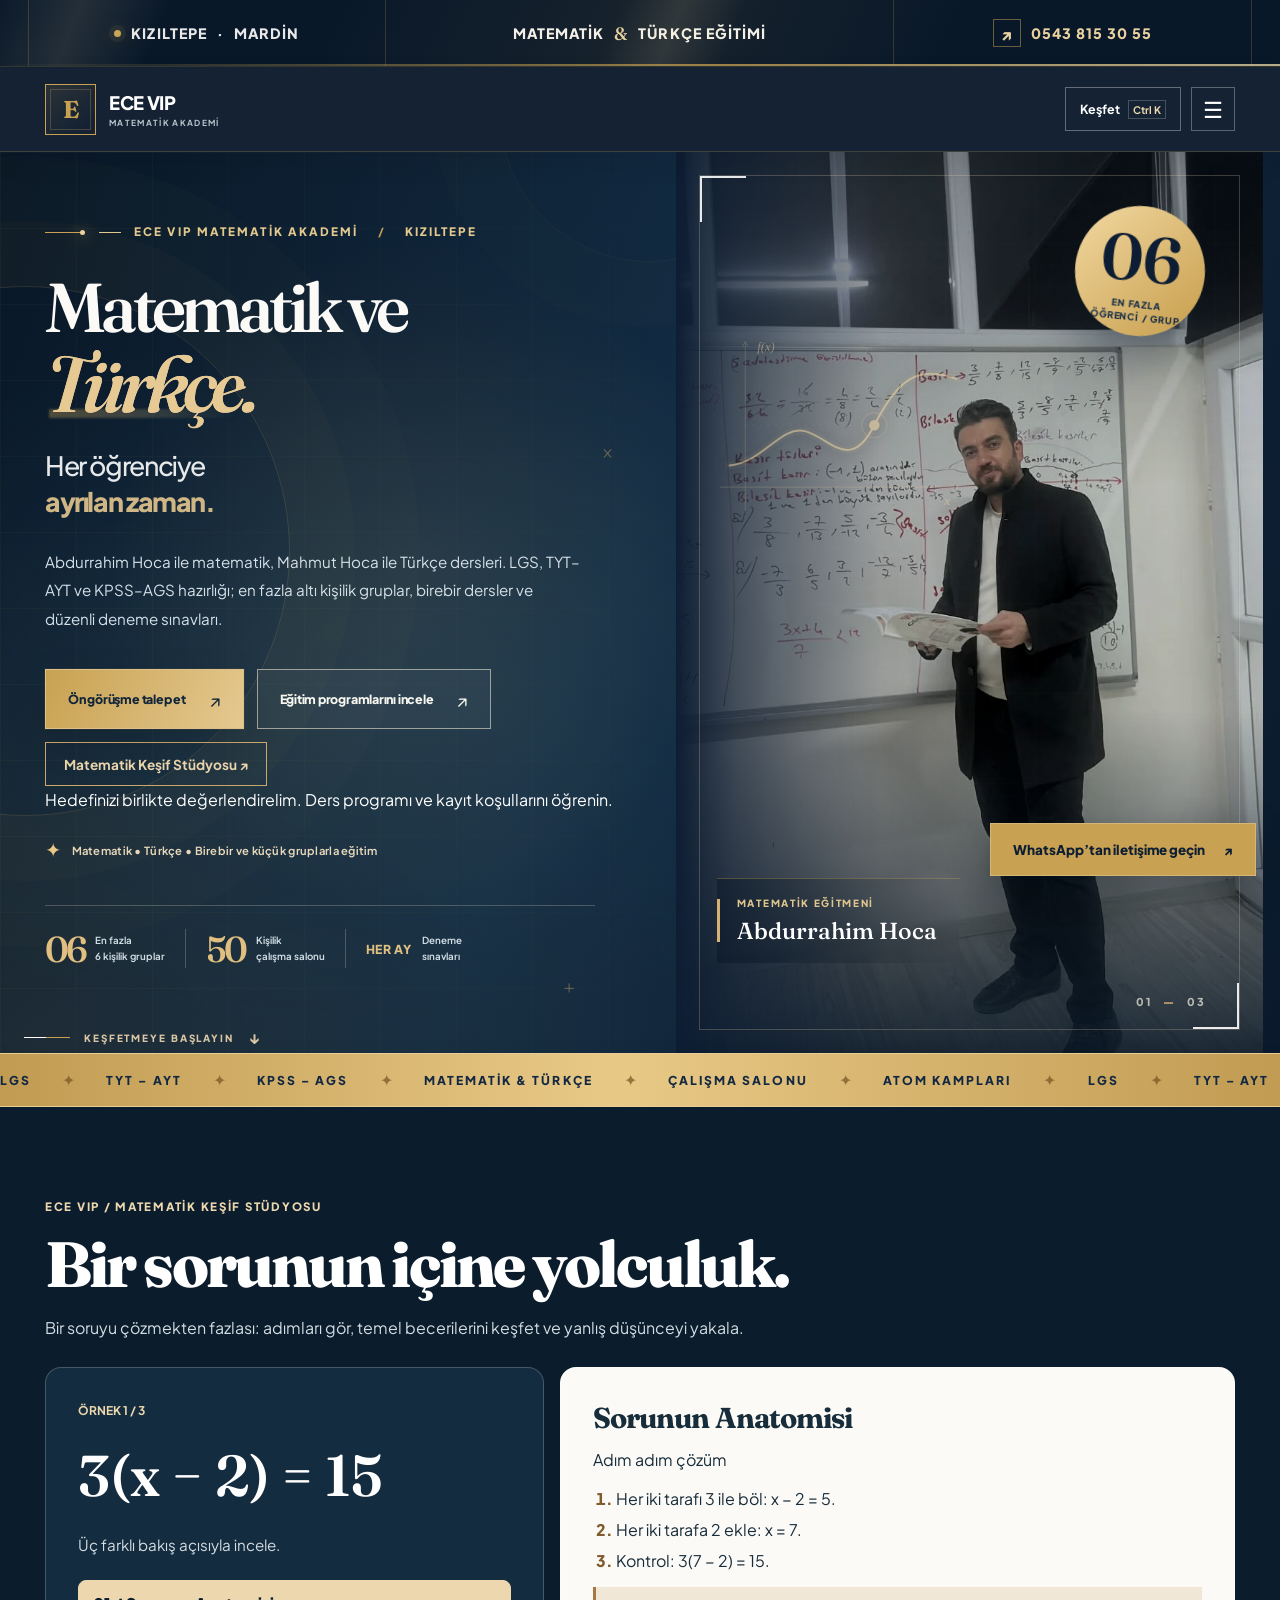
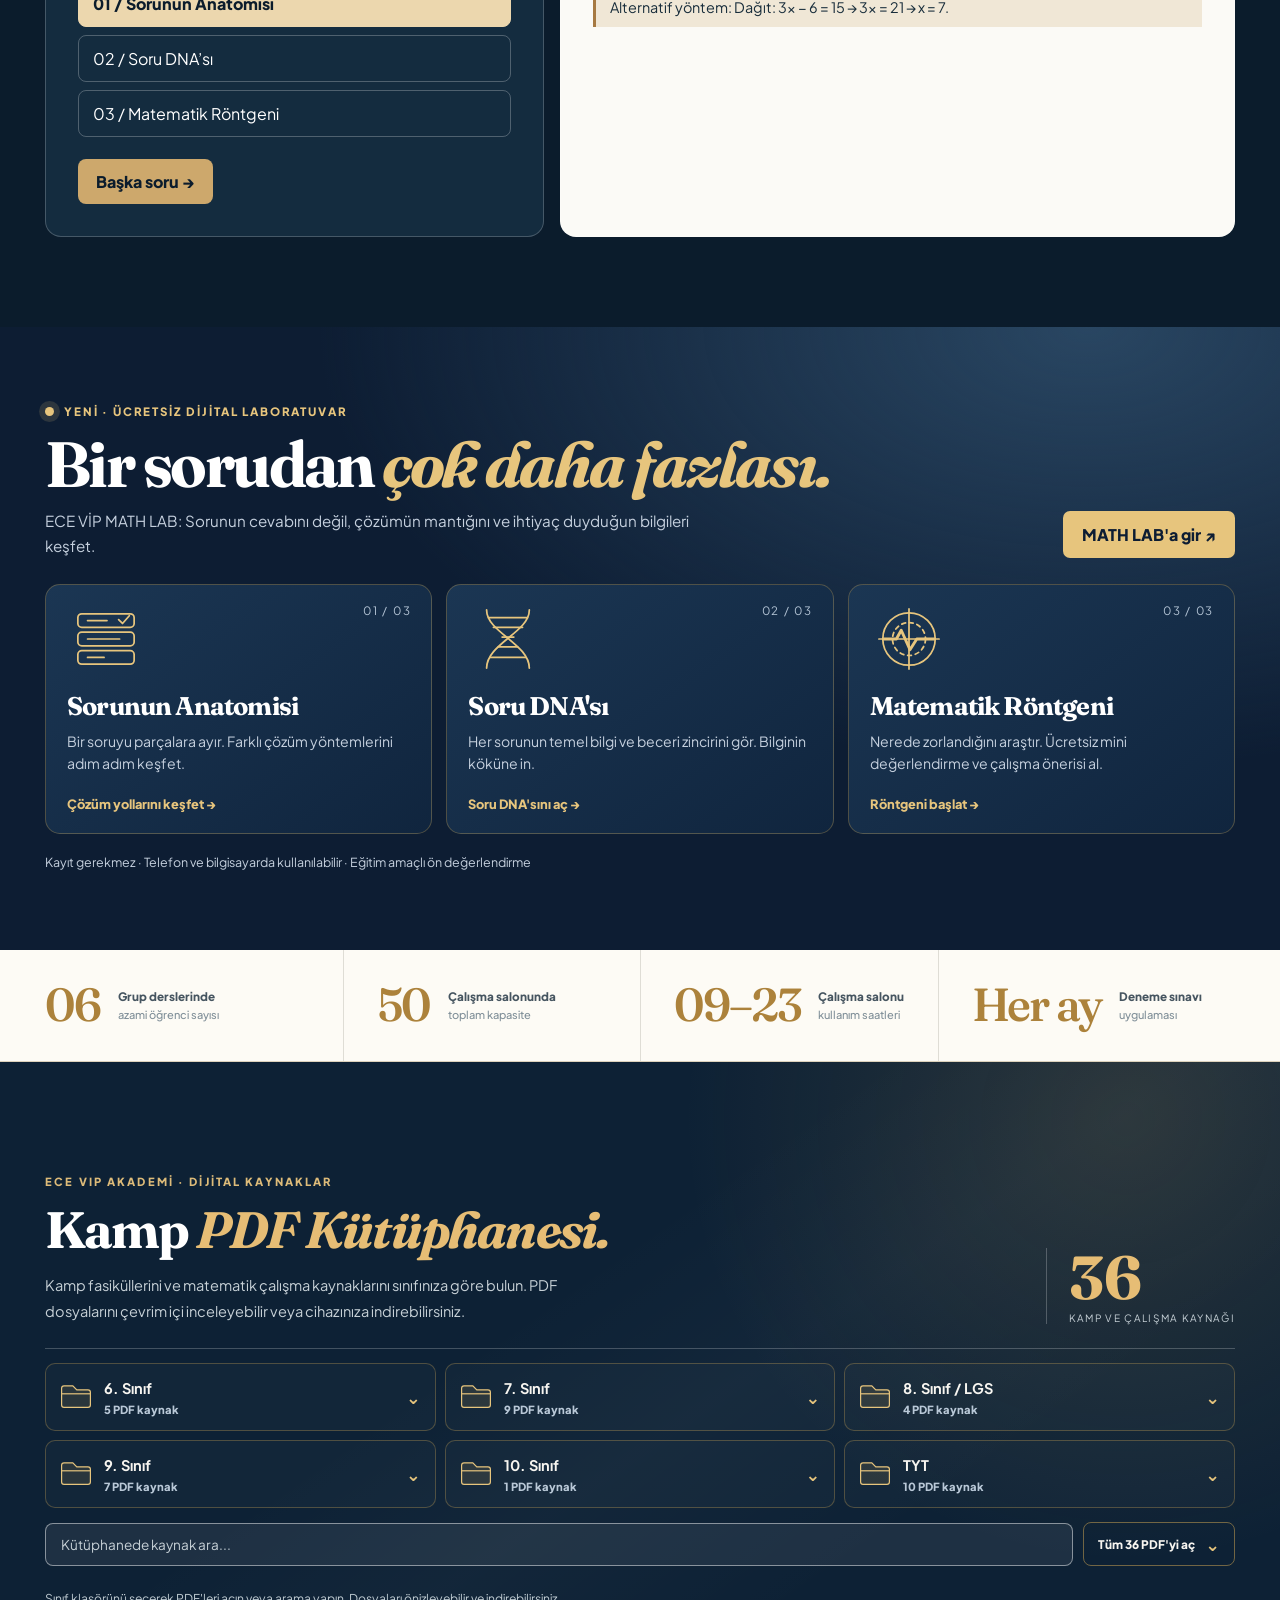
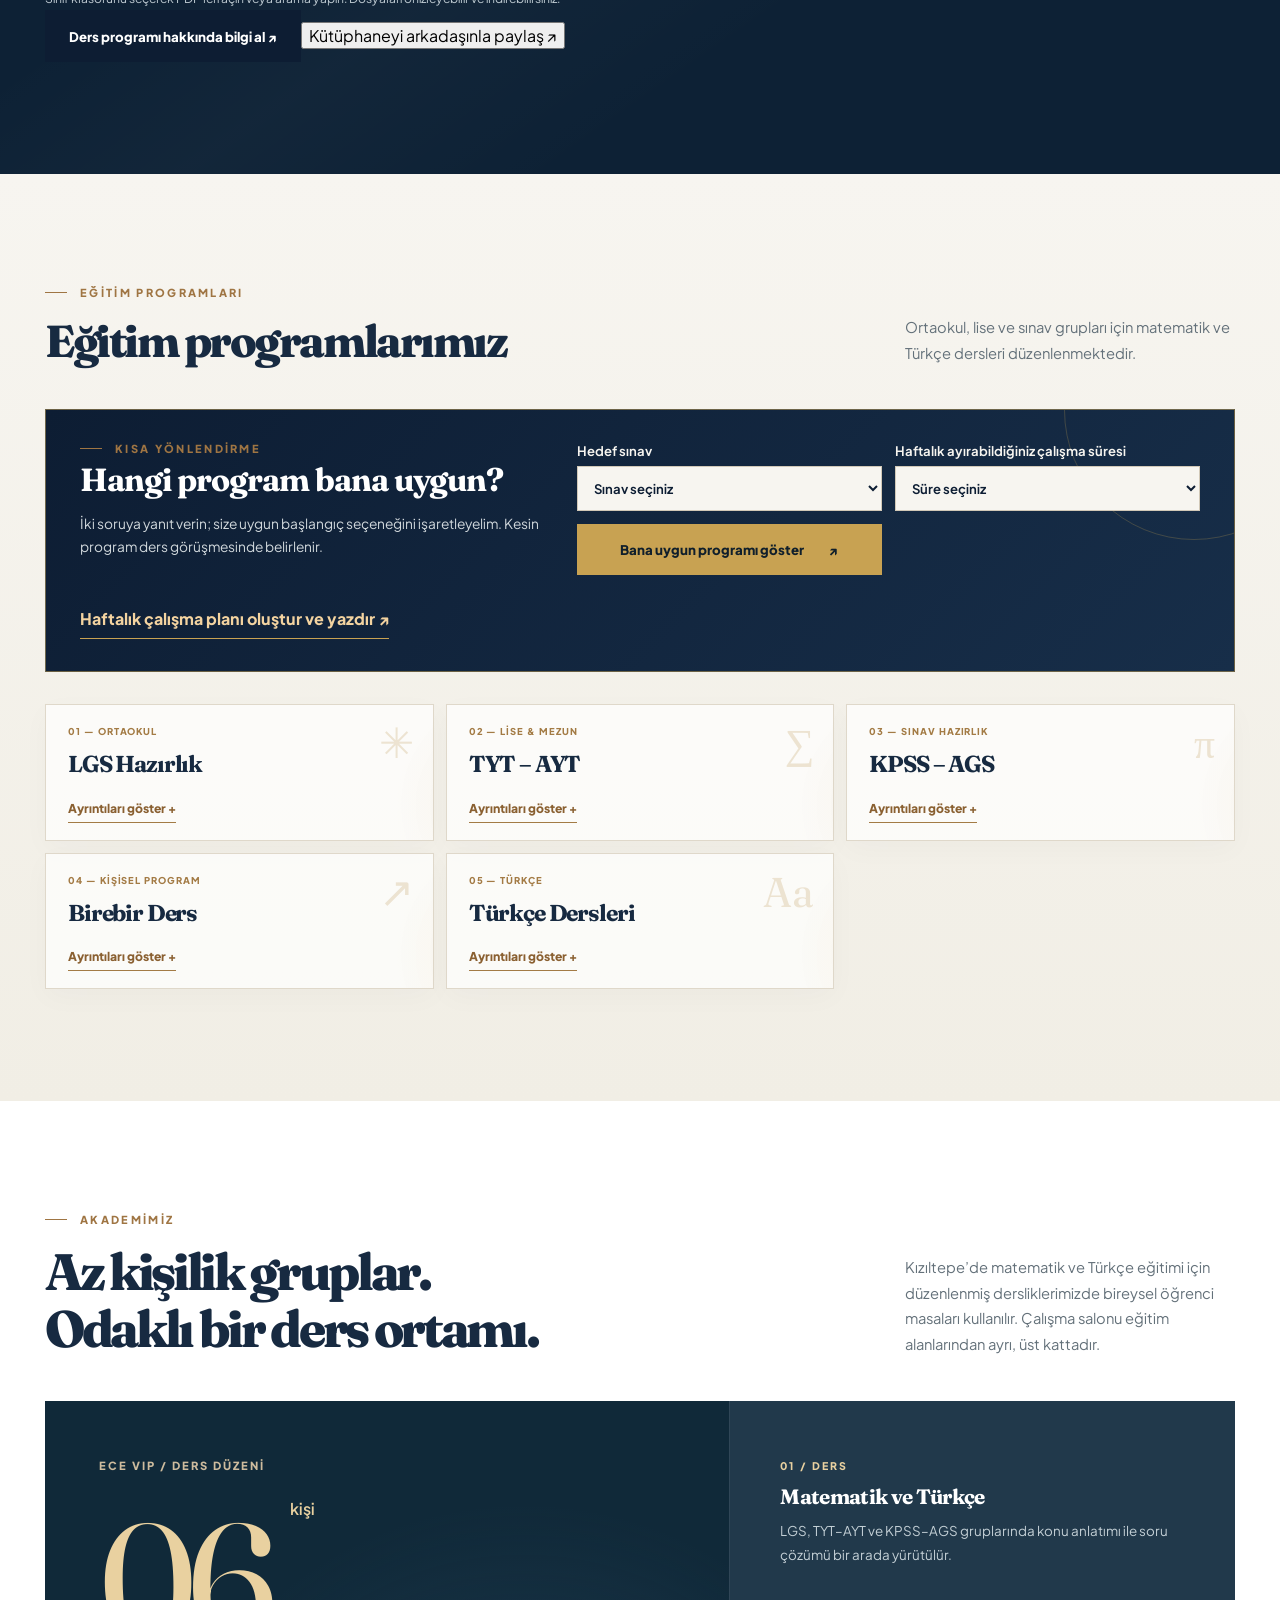
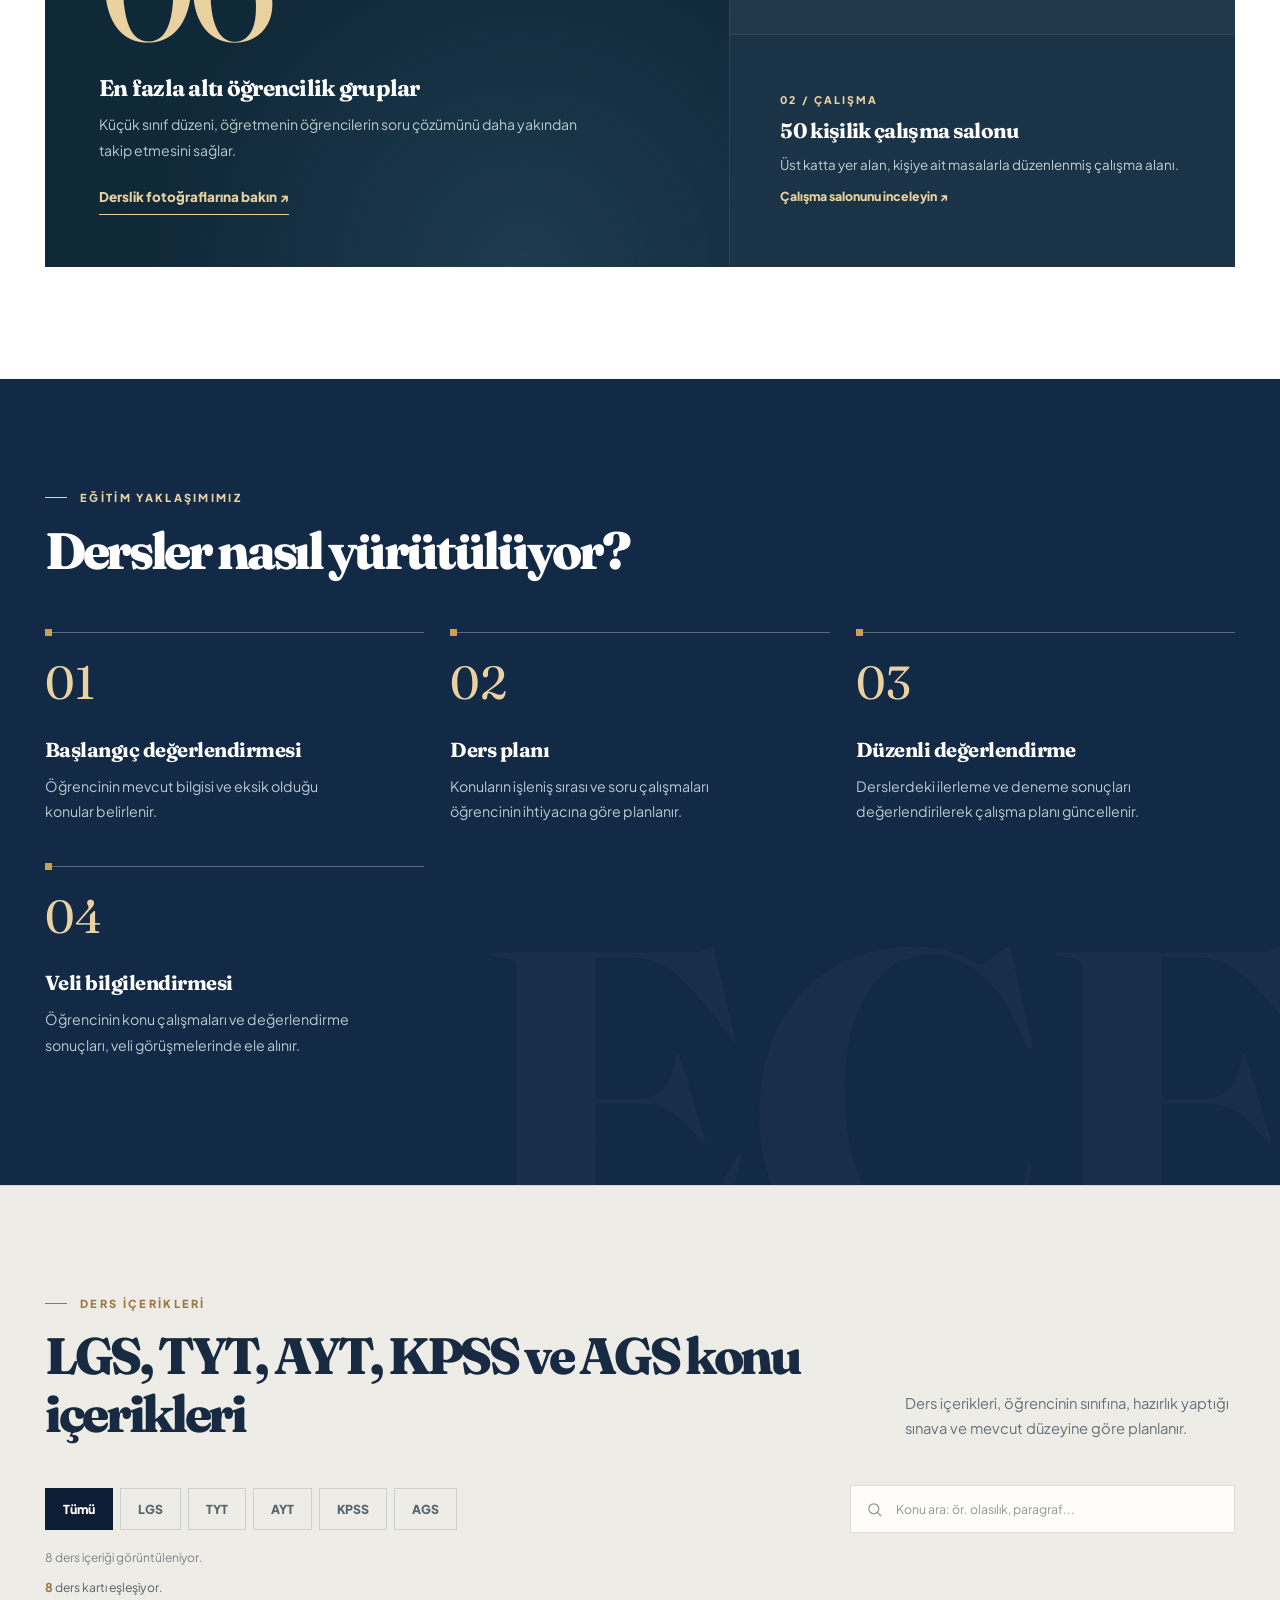
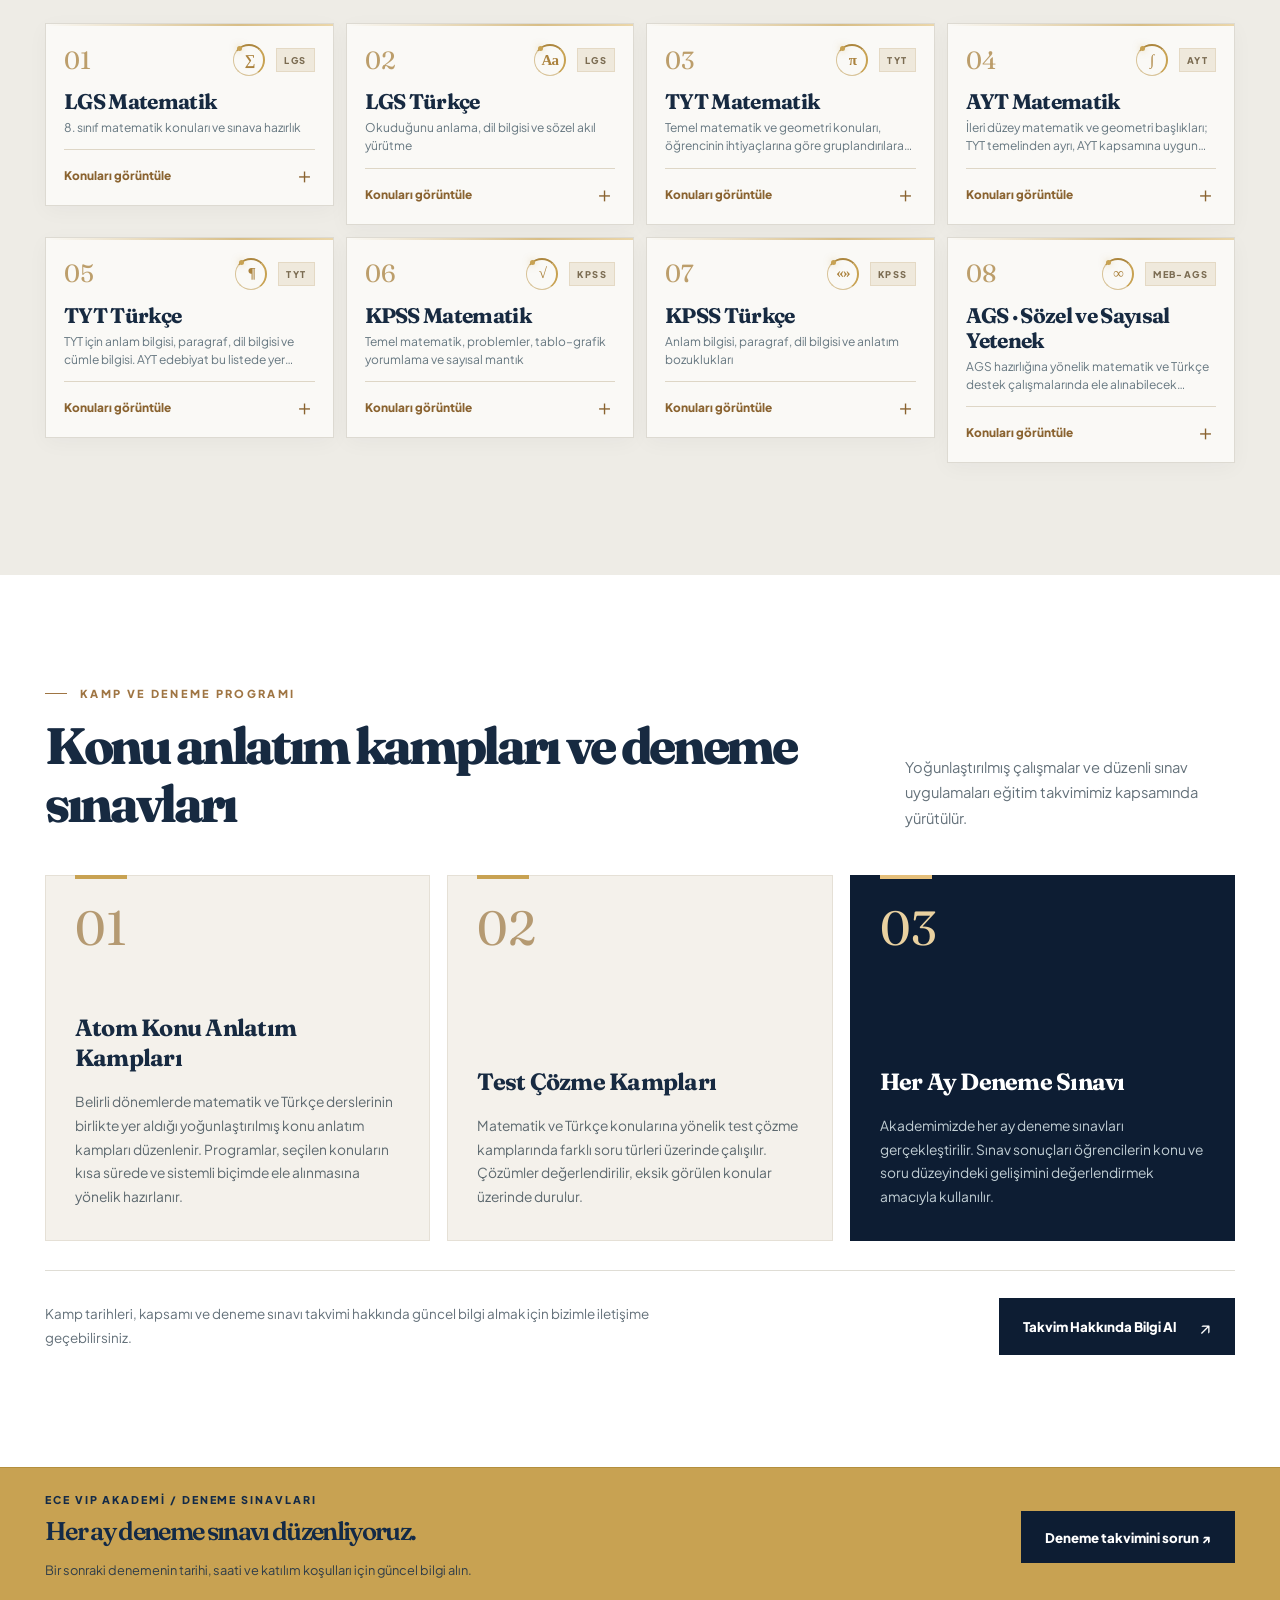
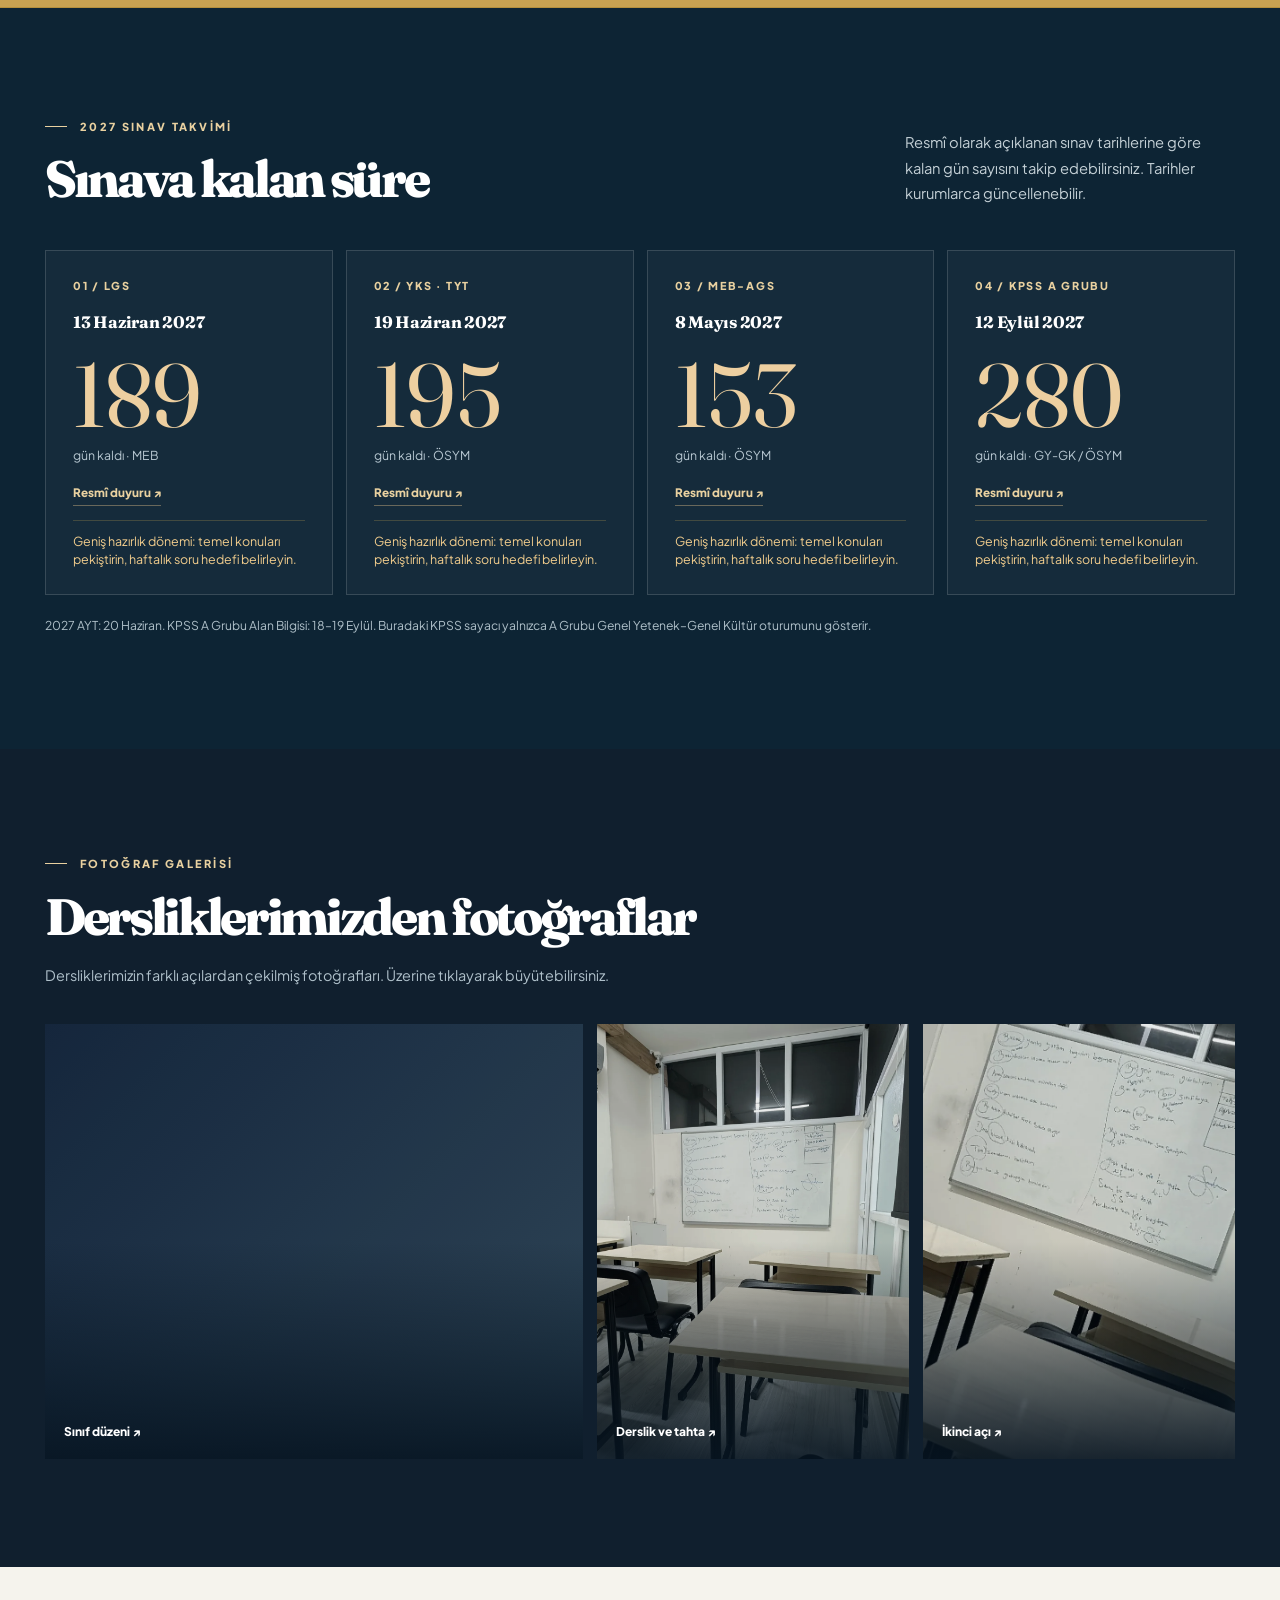
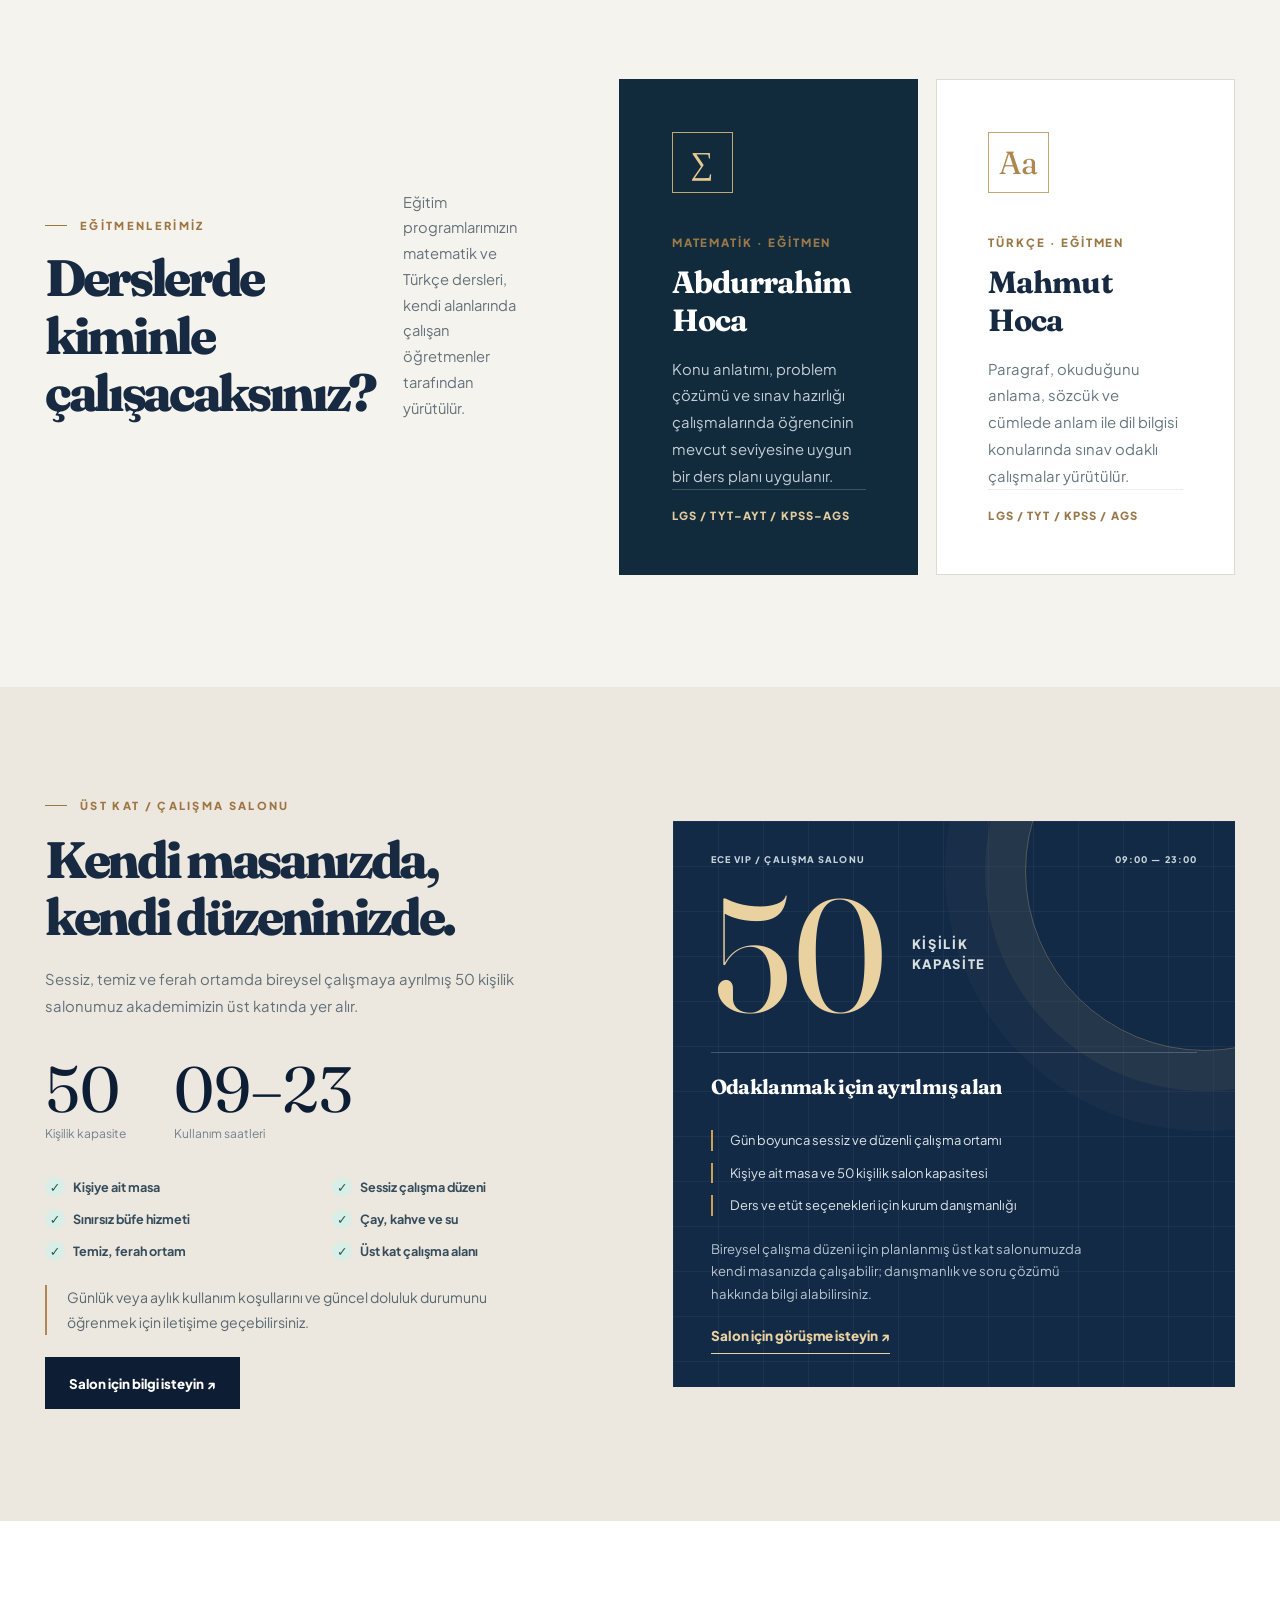
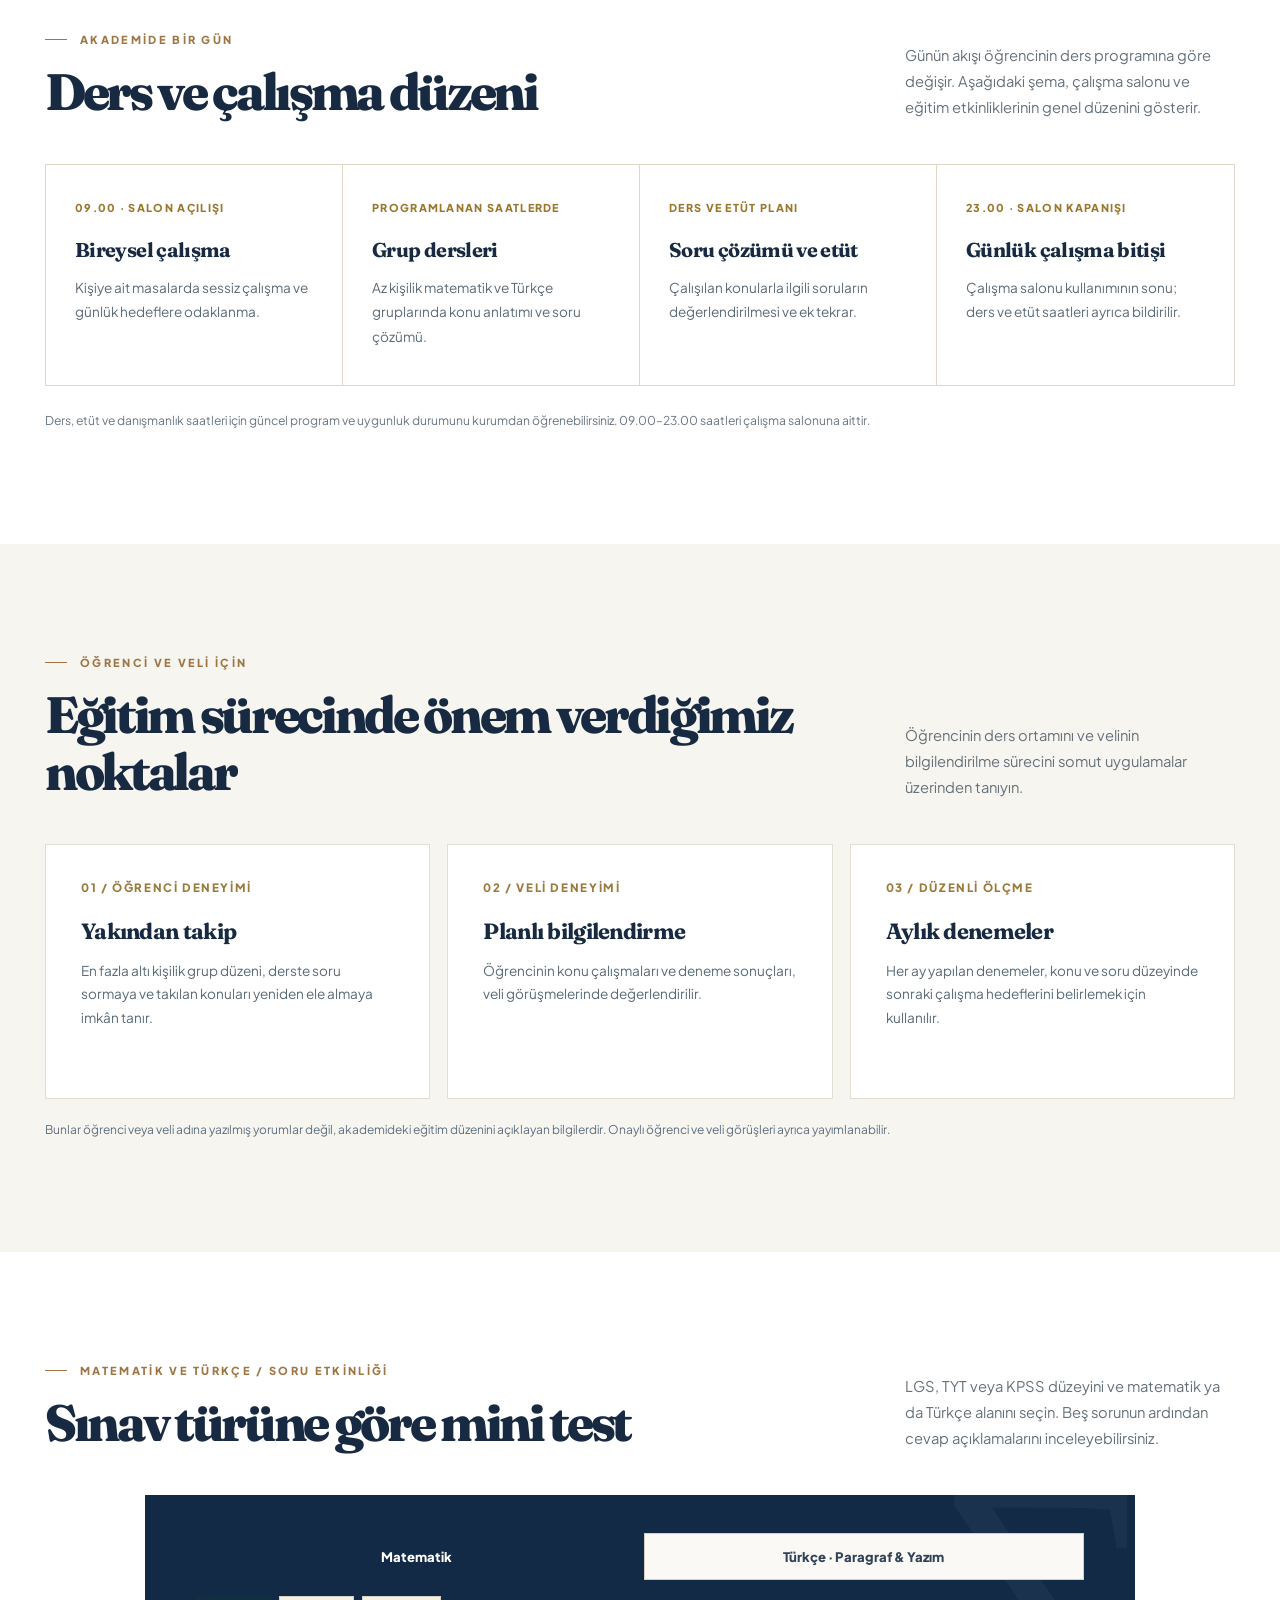
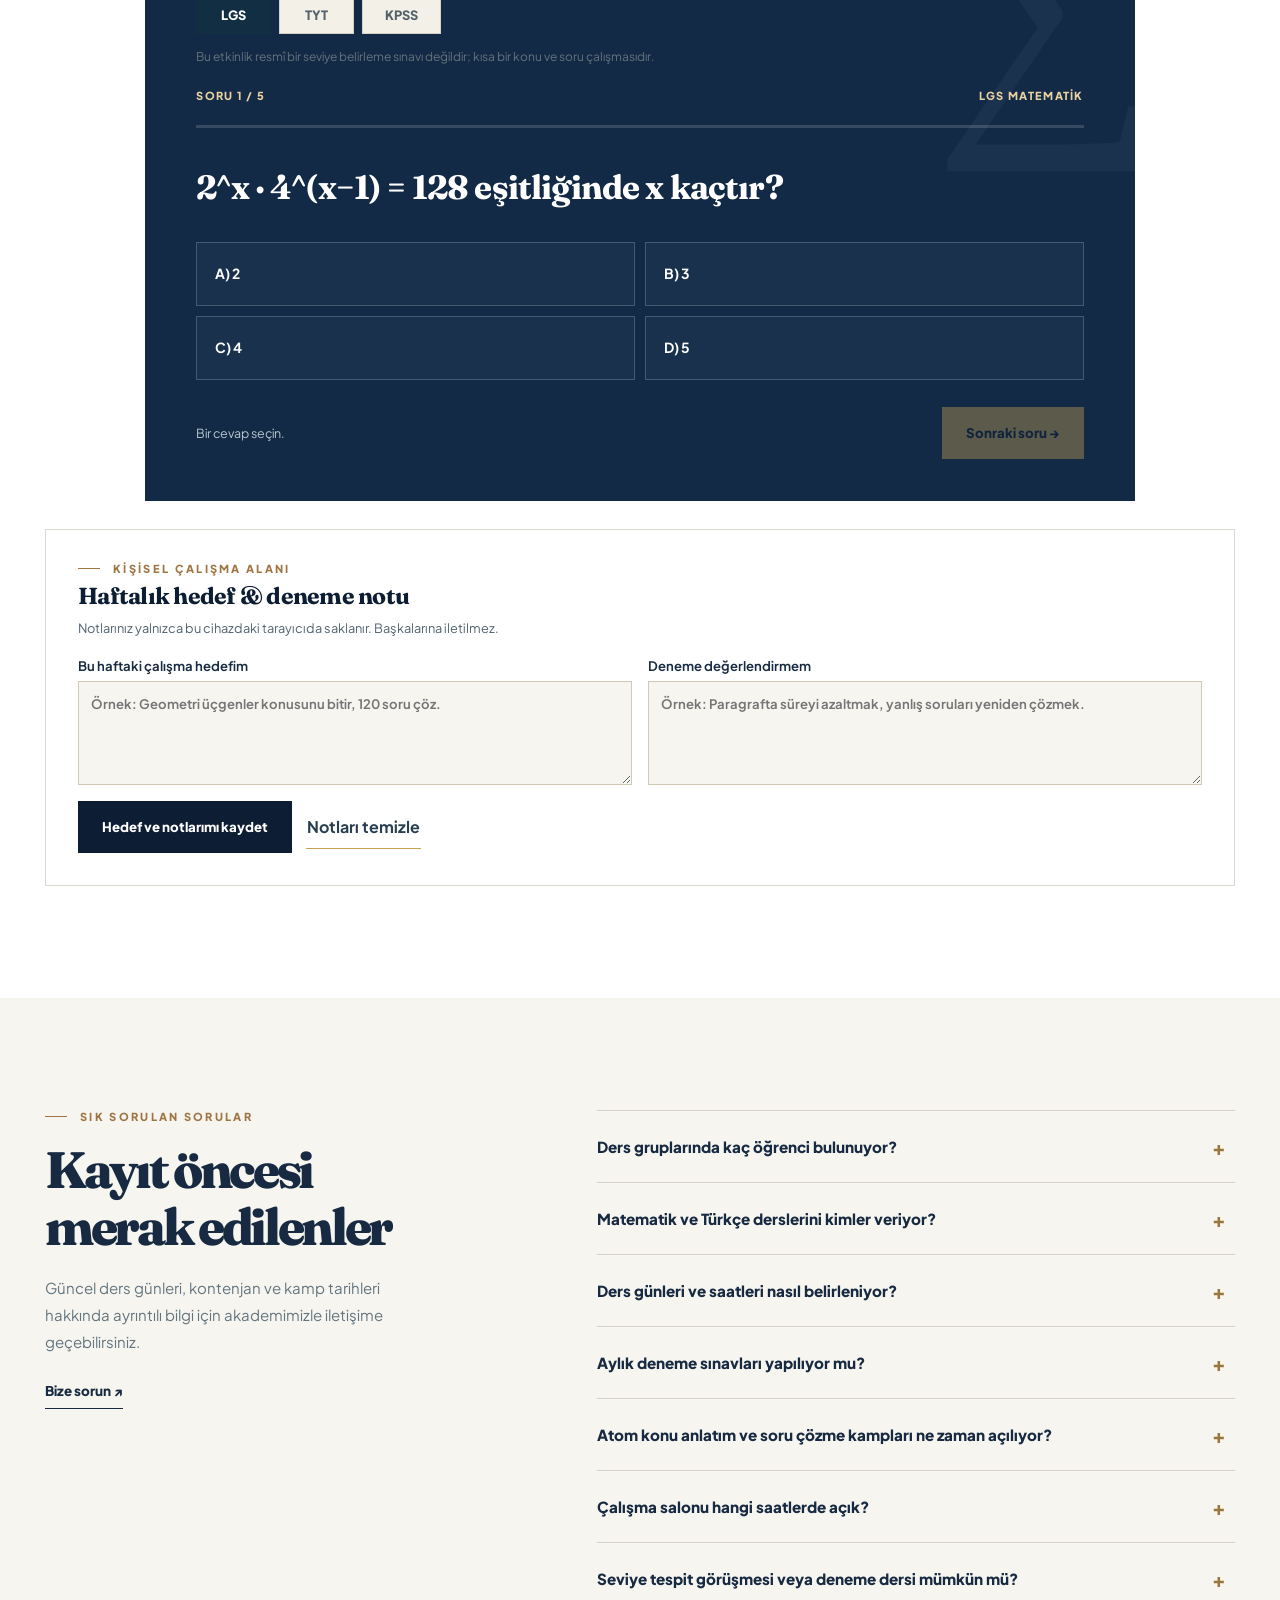
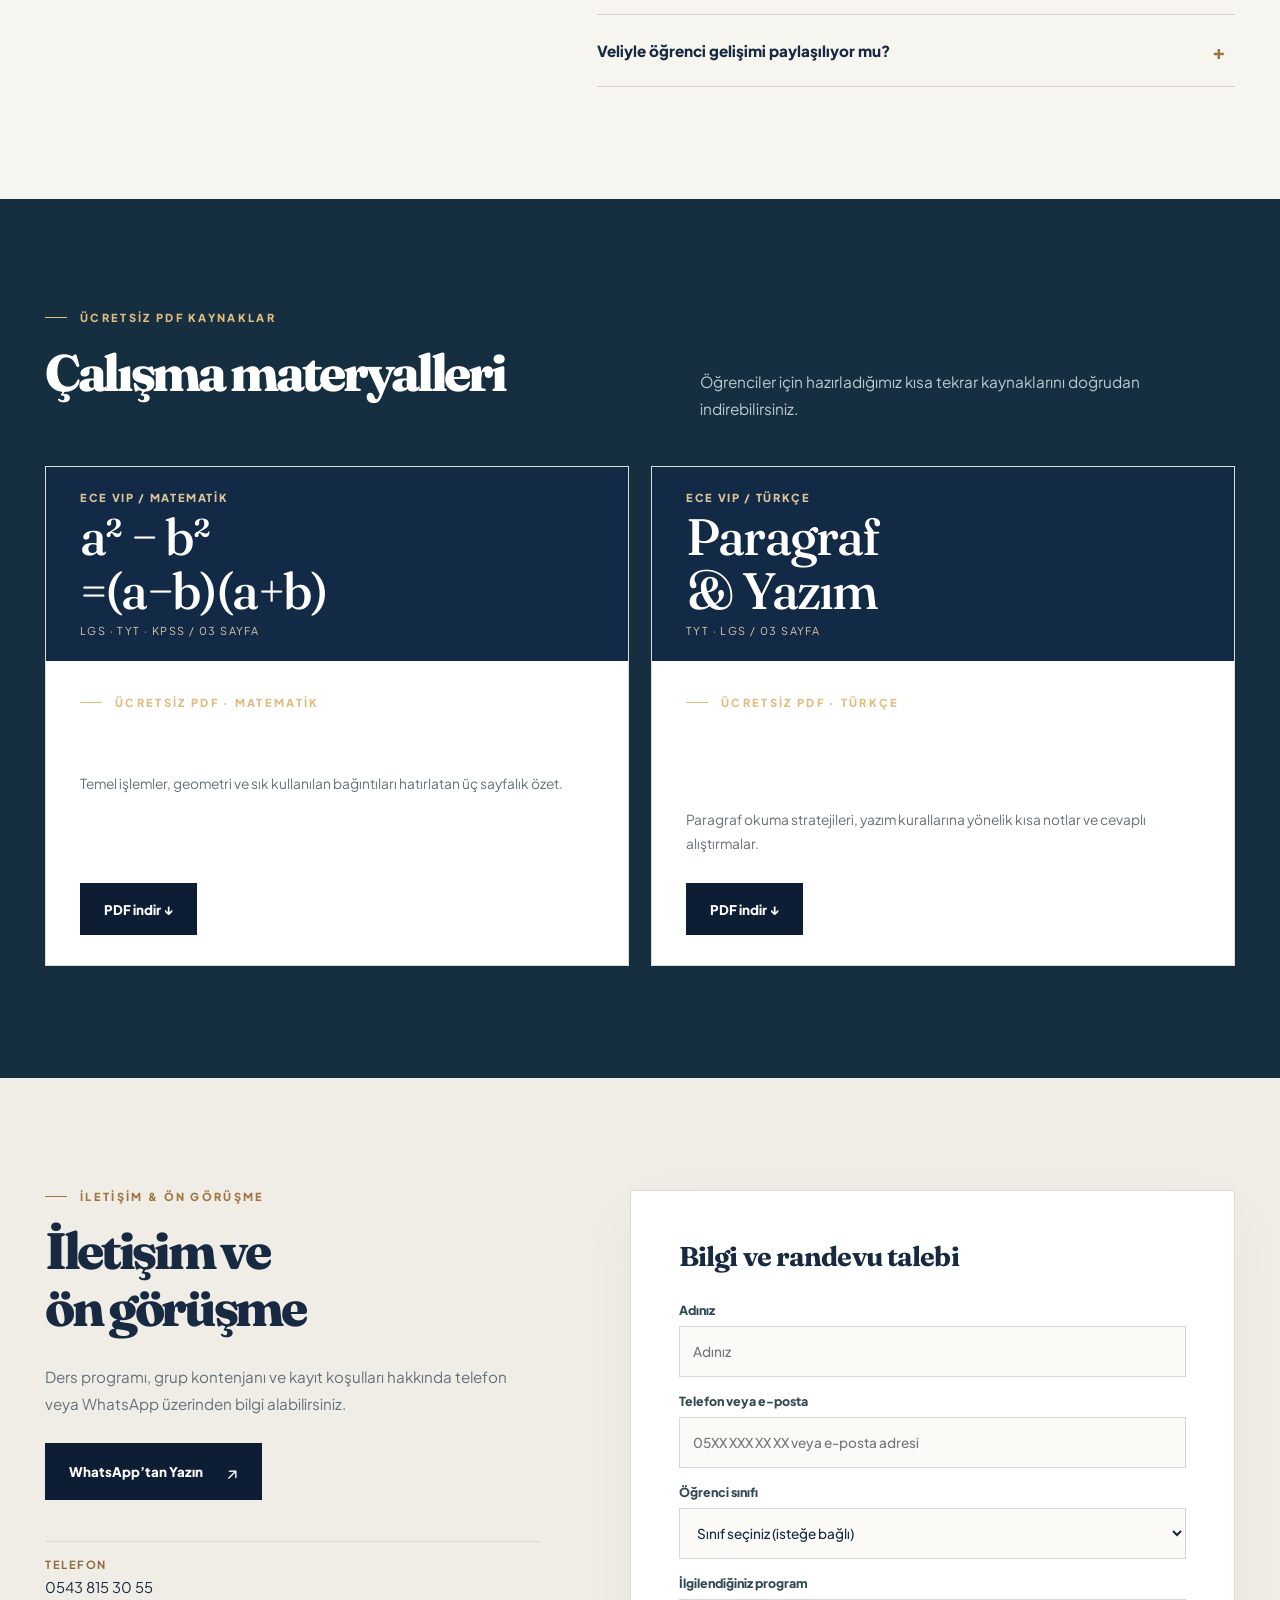
==== commit 179202d9: "Prioritize consultation, add library sharing and explicit conversion events" ====
--- a/index.html
+++ b/index.html
@@ -17,6 +17,8 @@
 <meta property="og:image:alt" content="ECE VIP Matematik Akademi dersliği"/>
 <meta name="twitter:card" content="summary_large_image"/>
 <link rel="stylesheet" href="./assets/ece-upgrade.css"/>
+<meta name="ece-ga4-id" content=""/>
+<link rel="stylesheet" href="./assets/ece-conversion.css"/>
 </head><body>
 <div aria-hidden="true" class="reading-progress" id="readingProgress"></div>
 <a class="skip-link" href="#mainContent">İçeriğe geç</a>
@@ -32,7 +34,7 @@
 <div class="hero-eyebrow-line"><span aria-hidden="true" class="hero-eyebrow-line__rule"></span><span class="eyebrow">ECE VIP MATEMATİK AKADEMİ <b aria-hidden="true">/</b> KIZILTEPE</span></div>
 <h1 class="hero-title" id="heroTitle"><span class="hero-lead">Matematik ve</span><span class="hero-serif">Türkçe.</span><span class="hero-final">Her öğrenciye<br/><em>ayrılan zaman.</em></span></h1>
 <p class="hero-description">Abdurrahim Hoca ile matematik, Mahmut Hoca ile Türkçe dersleri. LGS, TYT–AYT ve KPSS–AGS hazırlığı; en fazla altı kişilik gruplar, birebir dersler ve düzenli deneme sınavları.</p>
-<div class="hero-actions"><a class="btn btn-gold hero-primary" href="#programlar">Eğitim programlarını incele <span aria-hidden="true" class="arrow">↗</span></a><a class="btn btn-outline hero-secondary" href="#iletisim">Bilgi ve randevu al <span aria-hidden="true" class="arrow">↗</span></a></div>
+<div class="hero-actions"><a class="btn btn-gold hero-primary" href="#contactForm">Ön görüşme talep et <span aria-hidden="true" class="arrow">↗</span></a><a class="btn btn-outline hero-secondary" href="#programlar">Eğitim programlarını incele <span aria-hidden="true" class="arrow">↗</span></a></div><p class="ece-hero-note">Hedefinizi birlikte değerlendirelim. Ders programı ve kayıt koşullarını öğrenin.</p>
 <div class="hero-trustline"><span aria-hidden="true" class="hero-trustline-star">✦</span><span>Matematik • Türkçe • Birebir ve küçük gruplarla eğitim</span></div>
 <div aria-label="Eğitim hakkında bilgiler" class="hero-insights"><a class="hero-insight" href="#hakkimizda"><b>06</b><span>En fazla<br/>6 kişilik gruplar</span></a><span aria-hidden="true" class="insight-divider"></span><a class="hero-insight" href="#calisma-salonu"><b>50</b><span>Kişilik<br/>çalışma salonu</span></a><span aria-hidden="true" class="insight-divider"></span><a class="hero-insight insight-word" href="#sinav-takvimi"><b>HER AY</b><span>Deneme<br/>sınavları</span></a></div>
 </div>
@@ -76,7 +78,7 @@
 <button class="lib-tab lib-folder" type="button" data-lib-filter="tyt" aria-expanded="false" aria-controls="libResults"><svg viewBox="0 0 40 32" width="40" height="32" fill="none" aria-hidden="true"><path d="M2 8V5a3 3 0 0 1 3-3h11l5 5h14a3 3 0 0 1 3 3v16a3 3 0 0 1-3 3H5a3 3 0 0 1-3-3V8Z" fill="#c8a25222" stroke="currentColor" stroke-width="1.5"/><path d="M2 12h36" stroke="currentColor" stroke-width="1.5"/></svg><span><strong>TYT</strong><small>10 PDF kaynak</small></span><span class="lib-arrow" aria-hidden="true">⌄</span></button>
 </div><div class="lib-search-row"><label class="lib-search"><span class="sr-only">Kamp PDF'lerinde ara</span><input id="libSearch" type="search" placeholder="Kütüphanede kaynak ara..." autocomplete="off" aria-label="Kamp PDF'lerinde ara"></label><button class="lib-tab lib-all" type="button" data-lib-filter="all" aria-expanded="false" aria-controls="libResults">Tüm 36 PDF'yi aç <span class="lib-arrow" aria-hidden="true">⌄</span></button></div></div>
 <div id="libResults" class="lib-results" hidden><div class="lib-results-head"><p class="lib-count" id="libCount" role="status" aria-live="polite"></p><button type="button" class="lib-collapse" id="libCollapse">Kapat ↑</button></div><div class="lib-grid" id="libGrid"></div><p class="lib-empty" id="libEmpty" hidden>Aramanıza uygun fasikül bulunamadı. Başka bir sınıf veya kamp günü seçin.</p></div>
-<p class="lib-note">Sınıf klasörünü seçerek PDF'leri açın veya arama yapın. Dosyaları önizleyebilir ve indirebilirsiniz.</p>
+<p class="lib-note">Sınıf klasörünü seçerek PDF'leri açın veya arama yapın. Dosyaları önizleyebilir ve indirebilirsiniz.</p><div class="ece-library-actions"><a class="btn btn-dark" href="#contactForm">Ders programı hakkında bilgi al ↗</a><button class="ece-share-btn" type="button" id="eceShareLibrary">Kütüphaneyi arkadaşınla paylaş ↗</button><span id="eceShareStatus" role="status" aria-live="polite"></span></div>
  </div>
 </section>
 <dialog class="lib-dialog" id="libDialog" aria-label="Kamp PDF önizlemesi">
@@ -126,6 +128,7 @@
 <section class="section contact premium-section" id="iletisim"><div class="wrap contact-layout"><div><div class="eyebrow">İLETİŞİM &amp; ÖN GÖRÜŞME</div><h2>İletişim ve<br/>ön görüşme</h2><p>Ders programı, grup kontenjanı ve kayıt koşulları hakkında telefon veya WhatsApp üzerinden bilgi alabilirsiniz.</p><a class="btn btn-dark" href="https://wa.me/905438153055" rel="noopener" target="_blank">WhatsApp’tan Yazın <span class="arrow">↗</span></a><div class="details"><div><b>Telefon</b><a href="tel:+905438153055">0543 815 30 55</a></div><div><b>Adres</b> Kızıltepe / Mardin – Kızıltepe Otogar girişi, Esnaf ve Sanatkârlar Odası yanı, Halkbank arkası</div><div><b>Instagram</b><a href="https://www.instagram.com/ece_vip_matematik/" rel="noopener" target="_blank">@ece_vip_matematik ↗</a></div></div><p class="contact-sidenote">Seviye tespit görüşmesi için randevu isteyebilir, deneme dersi seçeneklerini sorabilirsiniz.</p></div><form class="form" id="contactForm"><h3>Bilgi ve randevu talebi</h3><label>Adınız<input maxlength="60" name="name" placeholder="Adınız" required=""/></label><label for="contactReach">Telefon veya e-posta<input autocomplete="email" id="contactReach" maxlength="110" name="contact" placeholder="05XX XXX XX XX veya e-posta adresi" required="" type="text"/></label><label>Öğrenci sınıfı<select name="grade"><option value="">Sınıf seçiniz (isteğe bağlı)</option><option>7. sınıf</option><option>8. sınıf</option><option>9. sınıf</option><option>10. sınıf</option><option>11. sınıf</option><option>12. sınıf</option><option>Mezun</option><option>Diğer</option></select></label><label>İlgilendiğiniz program<select name="program" required=""><option value="">Program seçiniz</option><option>LGS Hazırlık</option><option>TYT – AYT</option><option>KPSS – AGS</option><option>Birebir Matematik / Türkçe</option><option>Çalışma Salonu</option><option>Atom Konu Anlatım Kampı</option><option>Test Çözme Kampı</option><option>Aylık Deneme Sınavı</option><option>Diğer</option><option>Seviye tespit görüşmesi</option><option>Deneme dersi hakkında bilgi</option><option>Matematik formül kartları</option><option>Türkçe – Paragraf ve Yazım Rehberi</option><option>Türkçe Seviye Testi</option></select></label><label>Mesajınız (isteğe bağlı)<input maxlength="180" name="note" placeholder="Sınıf düzeyi veya sorunuz"/></label><button class="btn btn-dark" type="submit">WhatsApp Üzerinden Gönder <span class="arrow">↗</span></button><p aria-live="polite" class="form-status" id="formStatus" role="status"></p><a hidden="" href="https://wa.me/905438153055" id="contactWaFallback" rel="noopener" target="_blank">WhatsApp açılmadıysa buraya tıklayın ↗</a><small>Formu doldurduğunuzda WhatsApp açılır. Mesajınız siz gönderene kadar iletilmez; bilgiler sitede saklanmaz.</small></form></div></section></main>
 <footer class="footer"><div class="wrap"><div class="footer-intro"><div><div class="eyebrow" style="color:var(--gold-light)">ECE VIP / KIZILTEPE</div><p class="footer-statement">Eğitime ayrılan<br/>zaman değerlidir.</p></div><a class="footer-contact" href="https://wa.me/905438153055" rel="noopener" target="_blank">WhatsApp’tan iletişime geçin <span aria-hidden="true">↗</span></a></div><div class="footer-bottom"><span>© <span id="year"></span> ECE VIP Matematik Akademi · Kızıltepe, Mardin</span><div class="footer-links"><a href="#programlar">Programlar</a><a href="#konu-icerikleri">Konular</a><a href="#matematik-lab">MATH LAB</a><a href="#egitmen">Eğitmenler</a><a href="#calisma-salonu">Çalışma Salonu</a><a href="#seviye-testi">Testler</a><a href="#pdf-kutuphanesi">Kamp PDF’leri</a><a href="#sss">SSS</a><a href="https://www.instagram.com/ece_vip_matematik/" rel="noopener" target="_blank">Instagram ↗</a><a href="tel:+905438153055">0543 815 30 55</a></div></div></div></footer>
 <div aria-label="Hızlı iletişim" class="mobile-contact"><a class="call" href="tel:+905438153055">☎ Telefon</a><a class="wa" href="https://wa.me/905438153055" rel="noopener" target="_blank">WhatsApp’tan iletişime geçin ↗</a></div>
+<aside id="eceConsent" class="ece-consent" hidden aria-labelledby="eceConsentTitle"><strong id="eceConsentTitle">İsteğe bağlı analiz çerezleri</strong><p>Google Analytics ile site kullanımını ve iletişim butonlarının kullanımını ölçmemize izin verebilirsiniz. Bu isteğe bağlıdır; reddederseniz siteyi kullanmaya devam edebilirsiniz. Reklam amaçlı izleme etkinleştirilmez. <a href="https://policies.google.com/privacy?hl=tr" target="_blank" rel="noopener noreferrer">Google gizlilik bilgileri ↗</a></p><div class="ece-consent-actions"><button type="button" id="eceConsentNo">Reddet</button><button type="button" id="eceConsentYes">İzin ver</button></div></aside><button type="button" id="eceConsentSettings" class="ece-consent-settings" hidden>Analiz çerezi tercihlerim</button>
 <button aria-label="Sayfanın başına dön" class="back-top" id="backTop" title="Yukarı çık">↑</button>
 <div aria-hidden="true" aria-label="Fotoğraf galerisi" aria-modal="true" class="lightbox" id="lightbox" role="dialog"><button aria-label="Galeriyi kapat" class="lb-control lb-close" id="lbClose">×</button><button aria-label="Önceki fotoğraf" class="lb-control lb-prev" id="lbPrev">‹</button><figure><img alt="" decoding="async" height="1255" id="lbImage" src="[data-uri]" width="1200"/><figcaption id="lbCaption"></figcaption></figure><button aria-label="Sonraki fotoğraf" class="lb-control lb-next" id="lbNext">›</button></div>
 
@@ -346,6 +349,7 @@
       'Ad: '+name,'İletişim: '+contact,'Program: '+program,
       ...(grade?['Sınıf: '+grade]:[]),...(note?['Not: '+note]:[])].join('\n');
     const dest=waLink(message);
+    window.eceTrack?.('contact_form_whatsapp','iletisim');
     const tab=window.open(dest,'_blank','noopener,noreferrer');
     const status=$('#contactWaFallback');
     if(status){status.href=dest;status.hidden=false;status.textContent='WhatsApp açılmadıysa buraya tıklayın ↗';}
@@ -467,6 +471,7 @@
     feedback.textContent='Bir cevap seçin.';
   }
   function finishQuiz(){
+    window.eceTrack?.('quiz_complete','seviye-testi');
     const set=getQuestions();
     count.textContent='TEST TAMAMLANDI';
     progress.style.width='100%';
@@ -502,6 +507,7 @@
   next?.addEventListener('click',()=>{
     if(choiceIndex===null)return;
     const set=getQuestions();
+    if(questionIndex===0)window.eceTrack?.('quiz_start','seviye-testi');
     answers.push(choiceIndex);
     if(choiceIndex===set[questionIndex].c)correct++;
     questionIndex++;
@@ -648,6 +654,7 @@
  const label={lgs:'LGS Hazırlık',tyt:'TYT – AYT',kpss:'KPSS – AGS'}[target];
  const id=hours==='short'?'prog-ozel':({lgs:'prog-lgs',tyt:'prog-tyt',kpss:'prog-kpss'}[target]);
  const card=$('#'+id);if(!card)return;
+ window.eceTrack?.('program_match','programlar');
  $$('.program').forEach(p=>p.classList.remove('is-recommended'));
  card.classList.add('is-recommended');
  const summary=hours==='short'?'Haftalık süre sınırlı olduğu için birebir çalışma seçeneğinden başlamanız uygun olabilir.':'Hedefinize uygun grup programını inceleyebilirsiniz; çalışma yoğunluğu görüşmede netleştirilir.';
@@ -784,4 +791,5 @@
 
 
 <script defer src="./assets/ece-upgrade.js"></script>
+<script defer src="./assets/ece-analytics.js"></script>
 </body></html>
--- a/assets/ece-upgrade.css
+++ b/assets/ece-upgrade.css
@@ -3,7 +3,7 @@
 :root{--serif:'Fraunces',Georgia,serif;--sans:'Plus Jakarta Sans',system-ui,sans-serif;--heading:'Plus Jakarta Sans',system-ui,sans-serif;--ece-ease:cubic-bezier(.2,.75,.25,1);--ece-gold:#cda86c;--ece-dark:#0b1c2c;--ece-light:#fbfaf6;--ece-ink:#182d3b}
 html{scroll-padding-top:110px}
 .utility::before,.utility::after,.utility-item,.utility-phone,.utility-item::after,.utility-phone::after,.utility-dot,.hero::before,.hero::after,.hero-content::after,.hero-badge,.hero-badge::before,.hero-wow::before,.hero-ambient::before,.ambient-ring,.ambient-cross,.hero-wow .hero-stamp,.hero-wow .hero-title .hero-serif,.hero-wow .hero-eyebrow-line__rule::before,.hero-wow .hero-ambient::after,.hero-trustline-star,.hero-scroll-cue__line::after,.hero-scroll-cue>span:last-child,.eq-wave,.eq-dot,.eq-ripple,#konu-icerikleri .curriculum-card::before,#konu-icerikleri .curriculum-motion-ring,#konu-icerikleri .curriculum-motion-glyph{animation-iteration-count:1!important}
-.hero-wow .hero-photo img{animation:none!important}.utility-track,.hero-marquee-inner{animation:none!important;transform:none!important}.utility-clone{display:none!important}
+.hero-wow .hero-photo img{animation:none!important}.utility-track{animation:none!important;transform:none!important}.utility-clone{display:none!important}
 .reveal-item{transition-duration:420ms!important}
 .ece-jump,.ece-search-launch,.ece-close,.ece-option,.ece-mode,.ece-result,.ece-next{font:inherit;cursor:pointer;min-height:44px;touch-action:manipulation}
 .ece-jump{display:inline-flex;align-items:center;padding:12px 18px;border:1px solid #cda86c;color:#ecd7ae;text-decoration:none;font-weight:700;font-size:.85rem;transition:background 180ms,transform 180ms var(--ece-ease)}
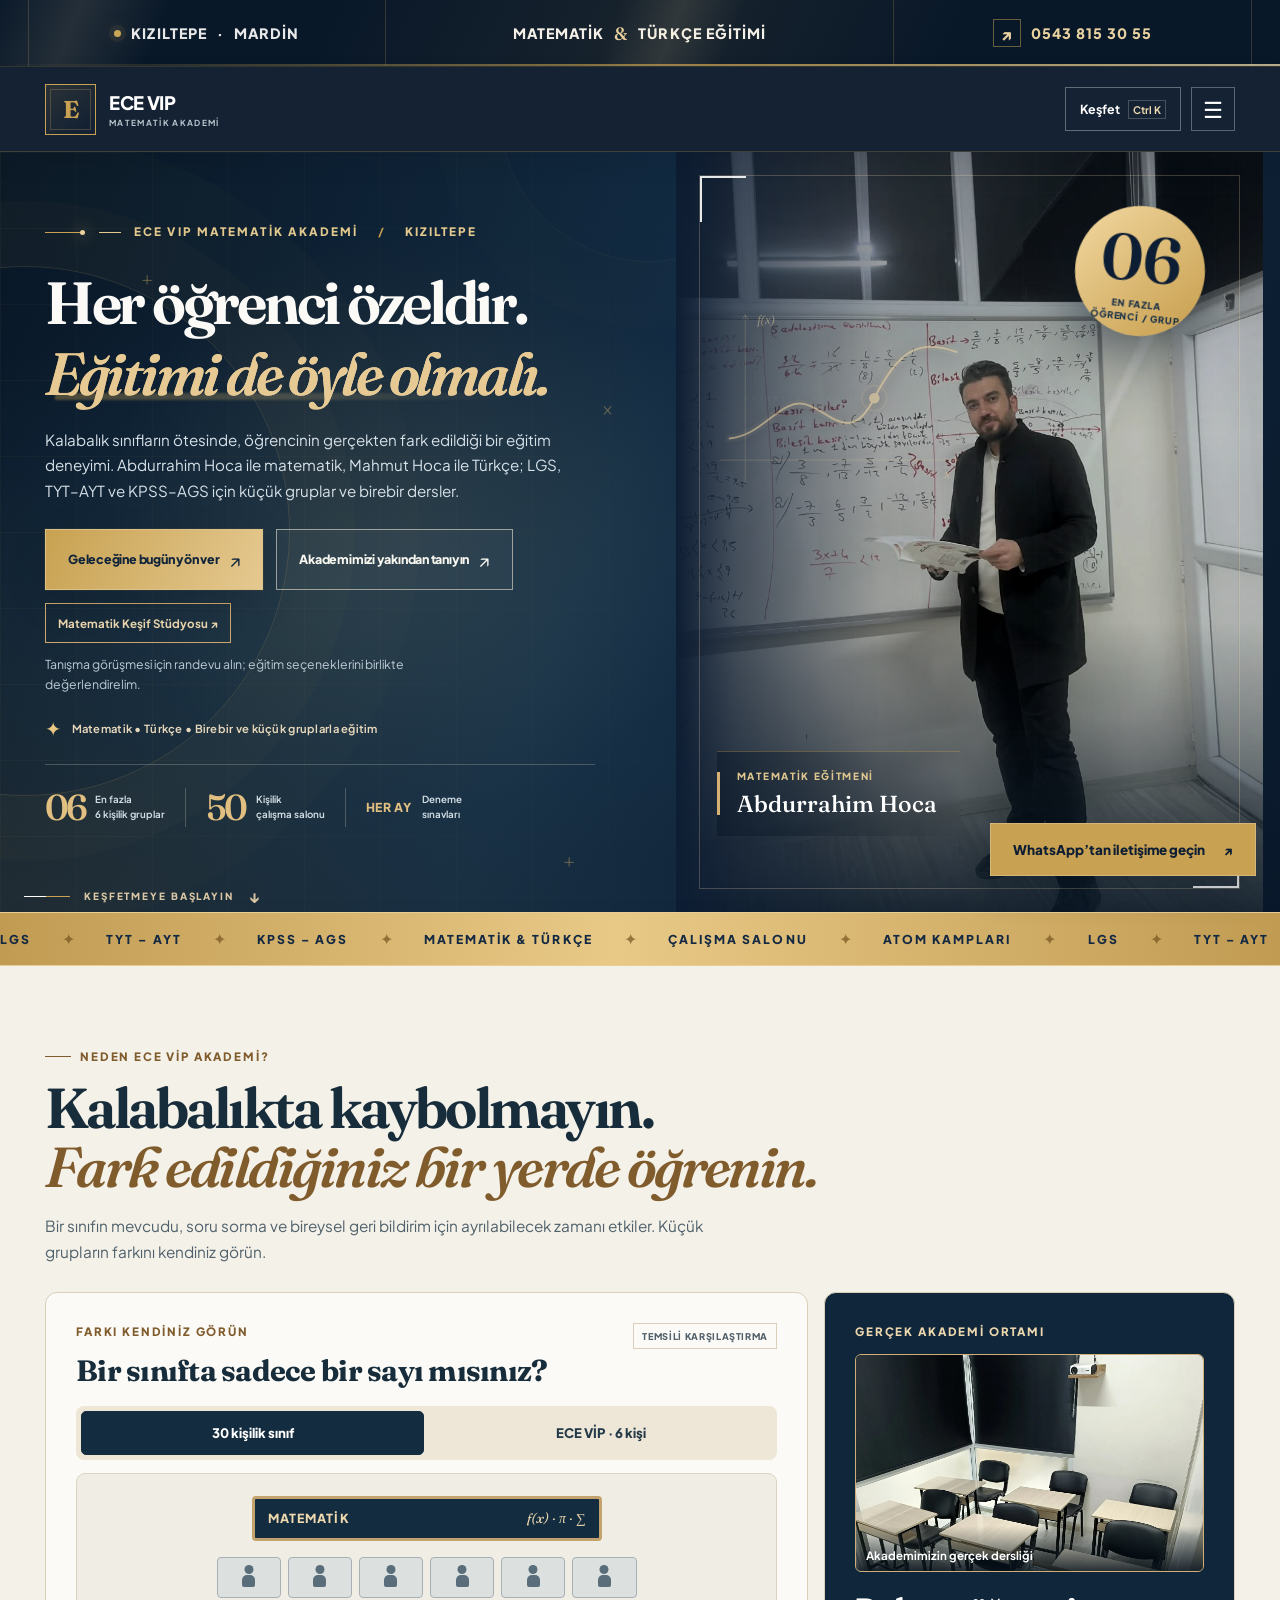
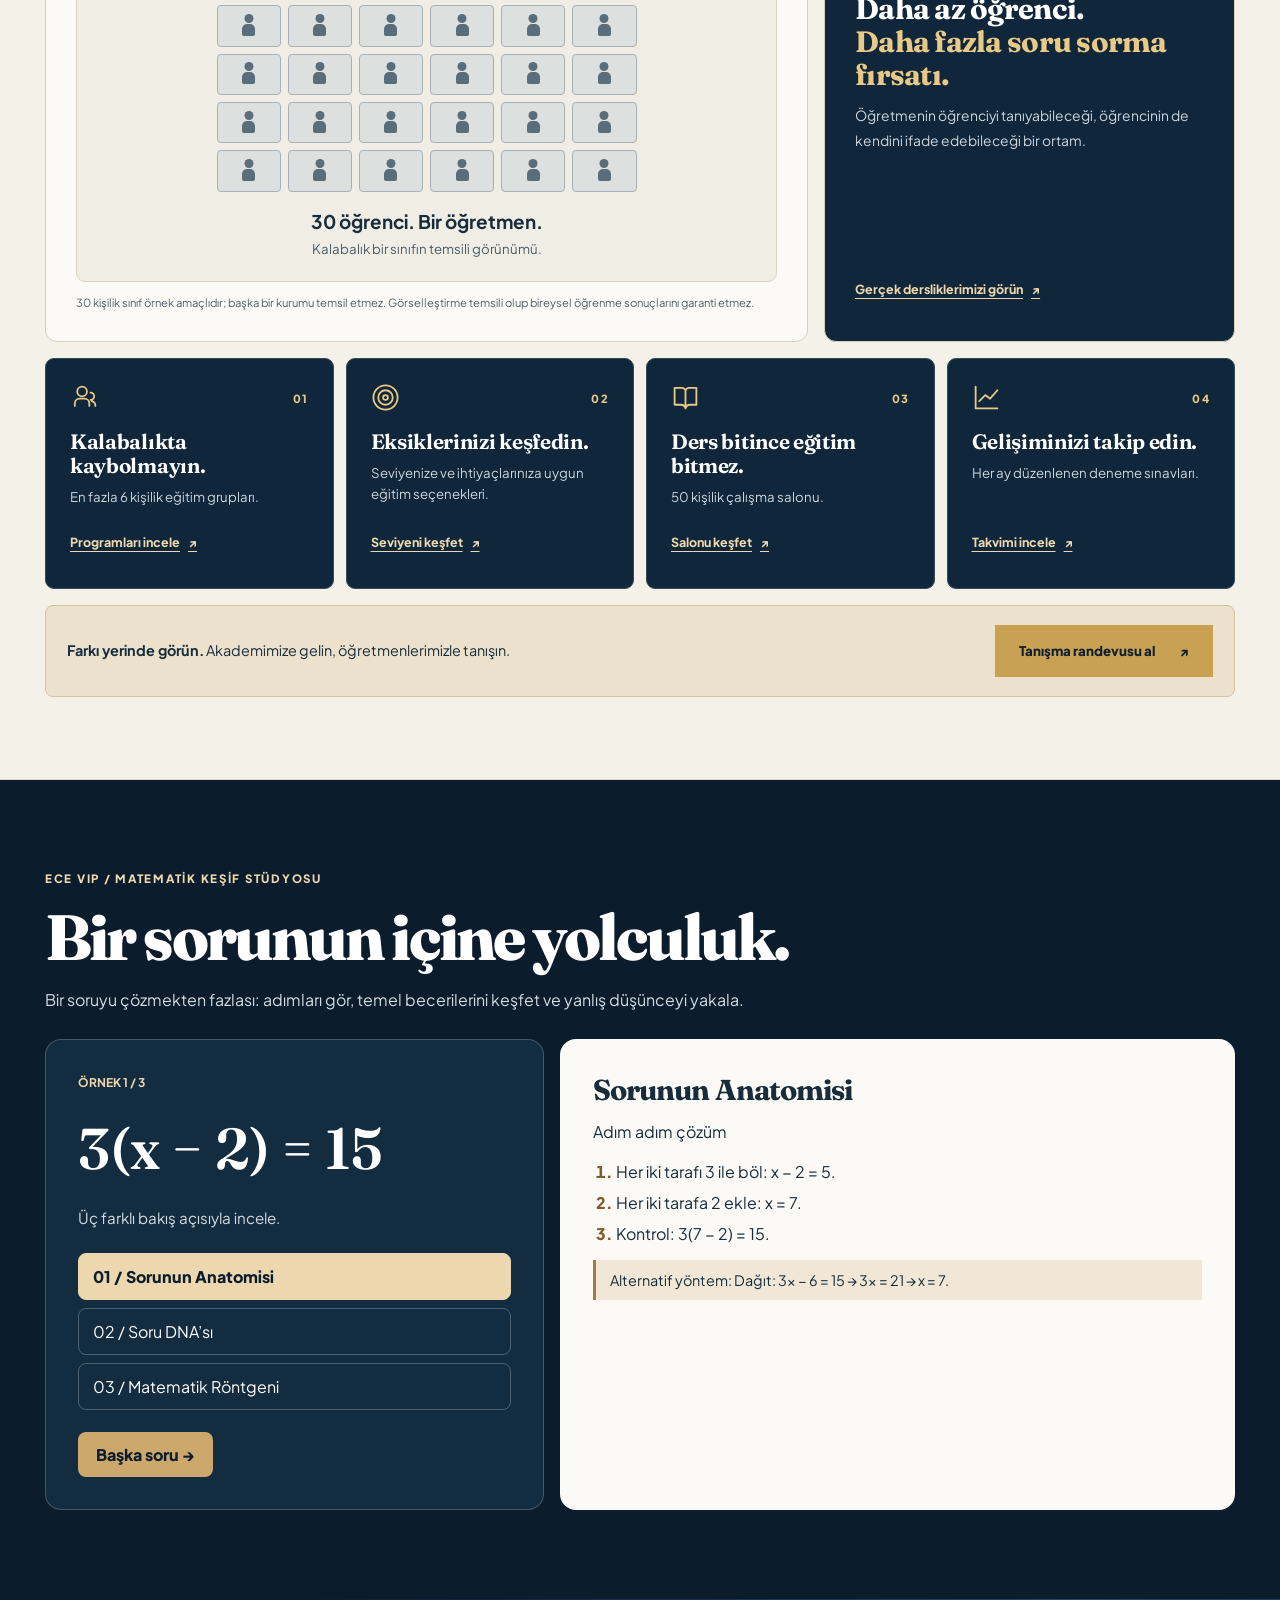
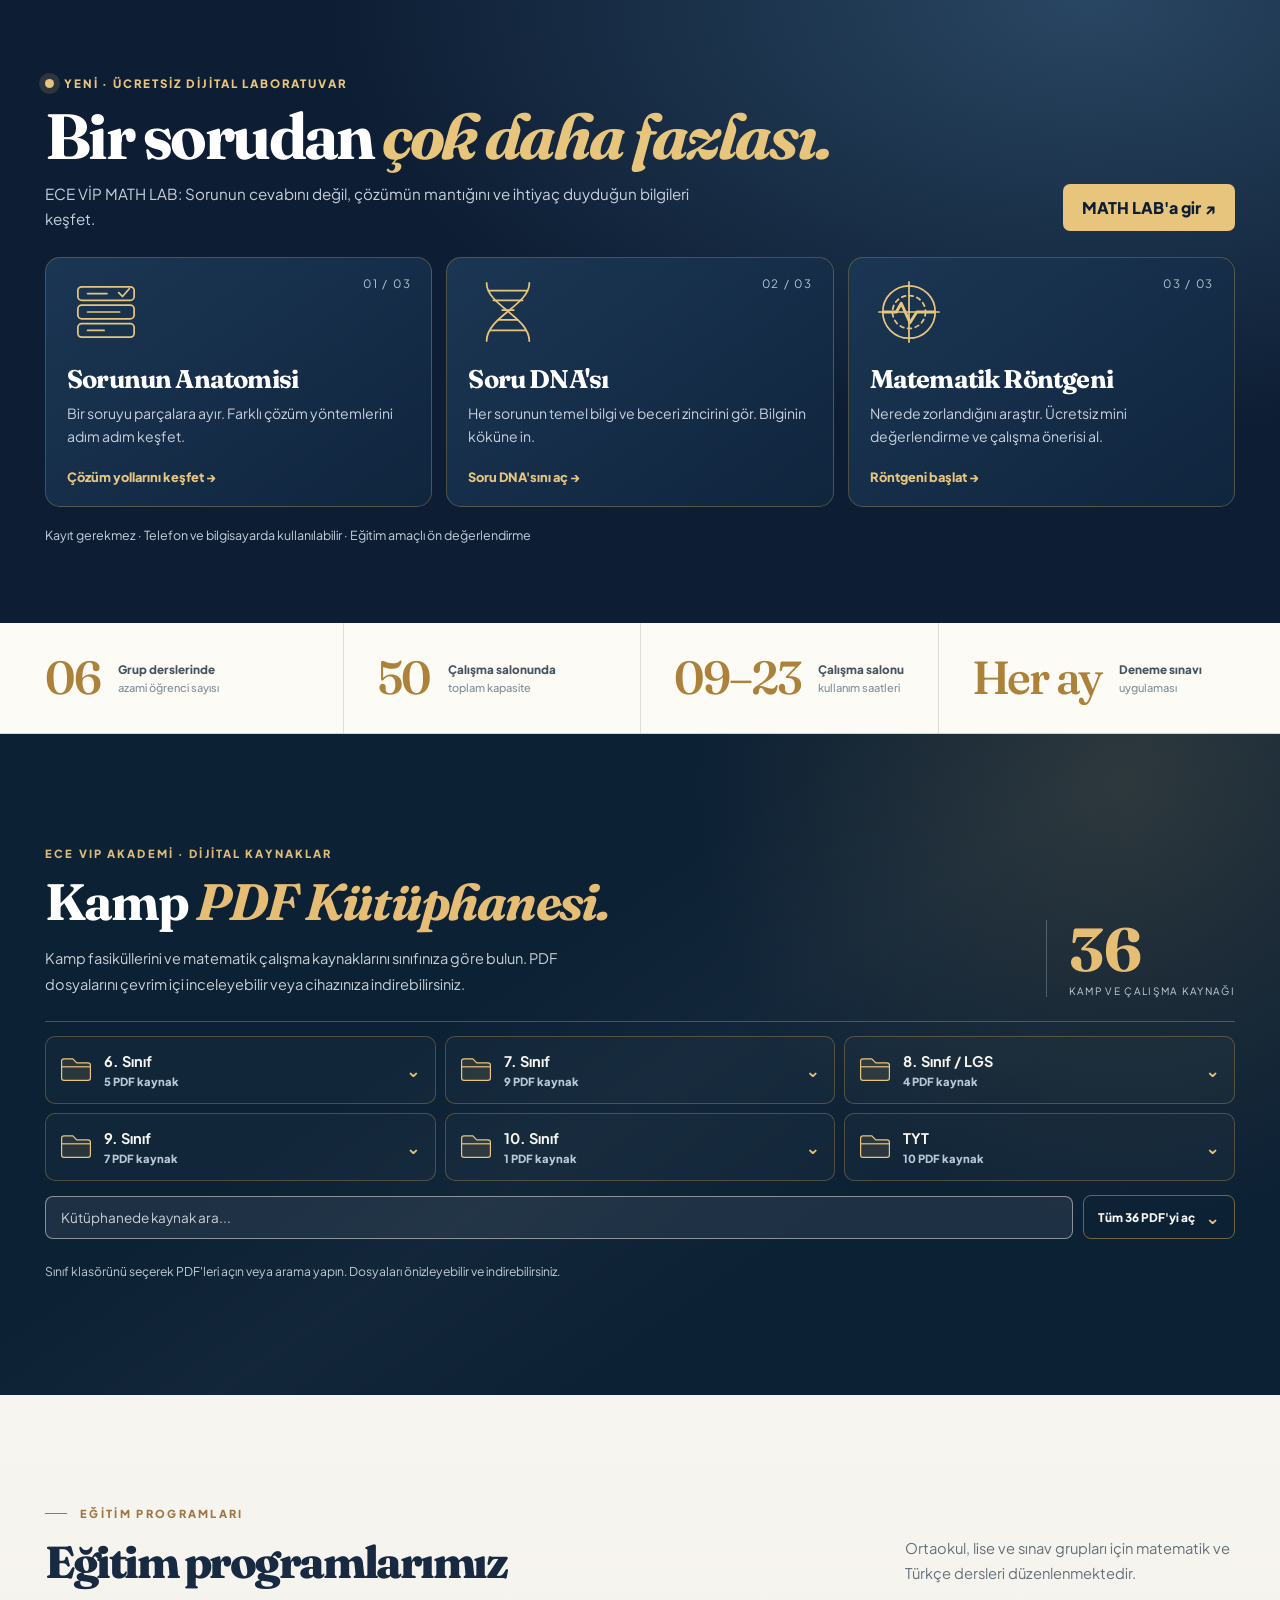
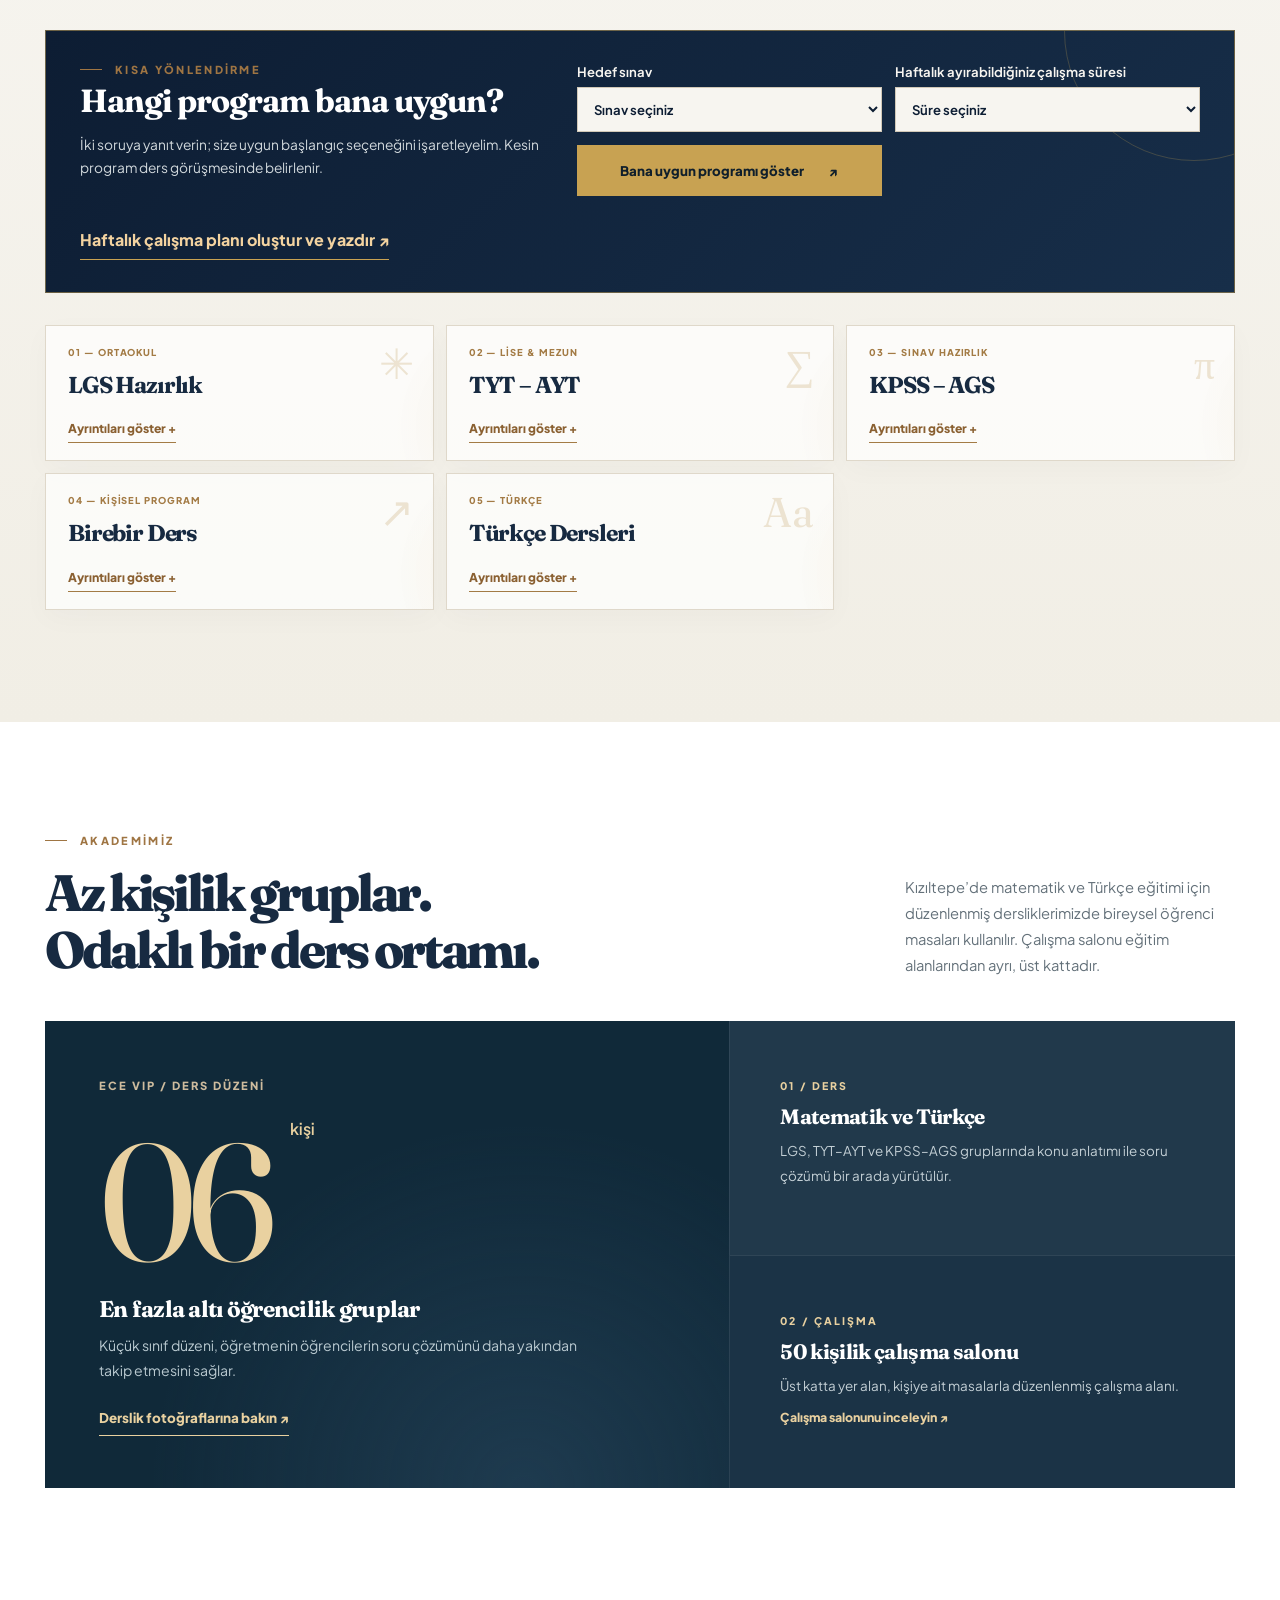
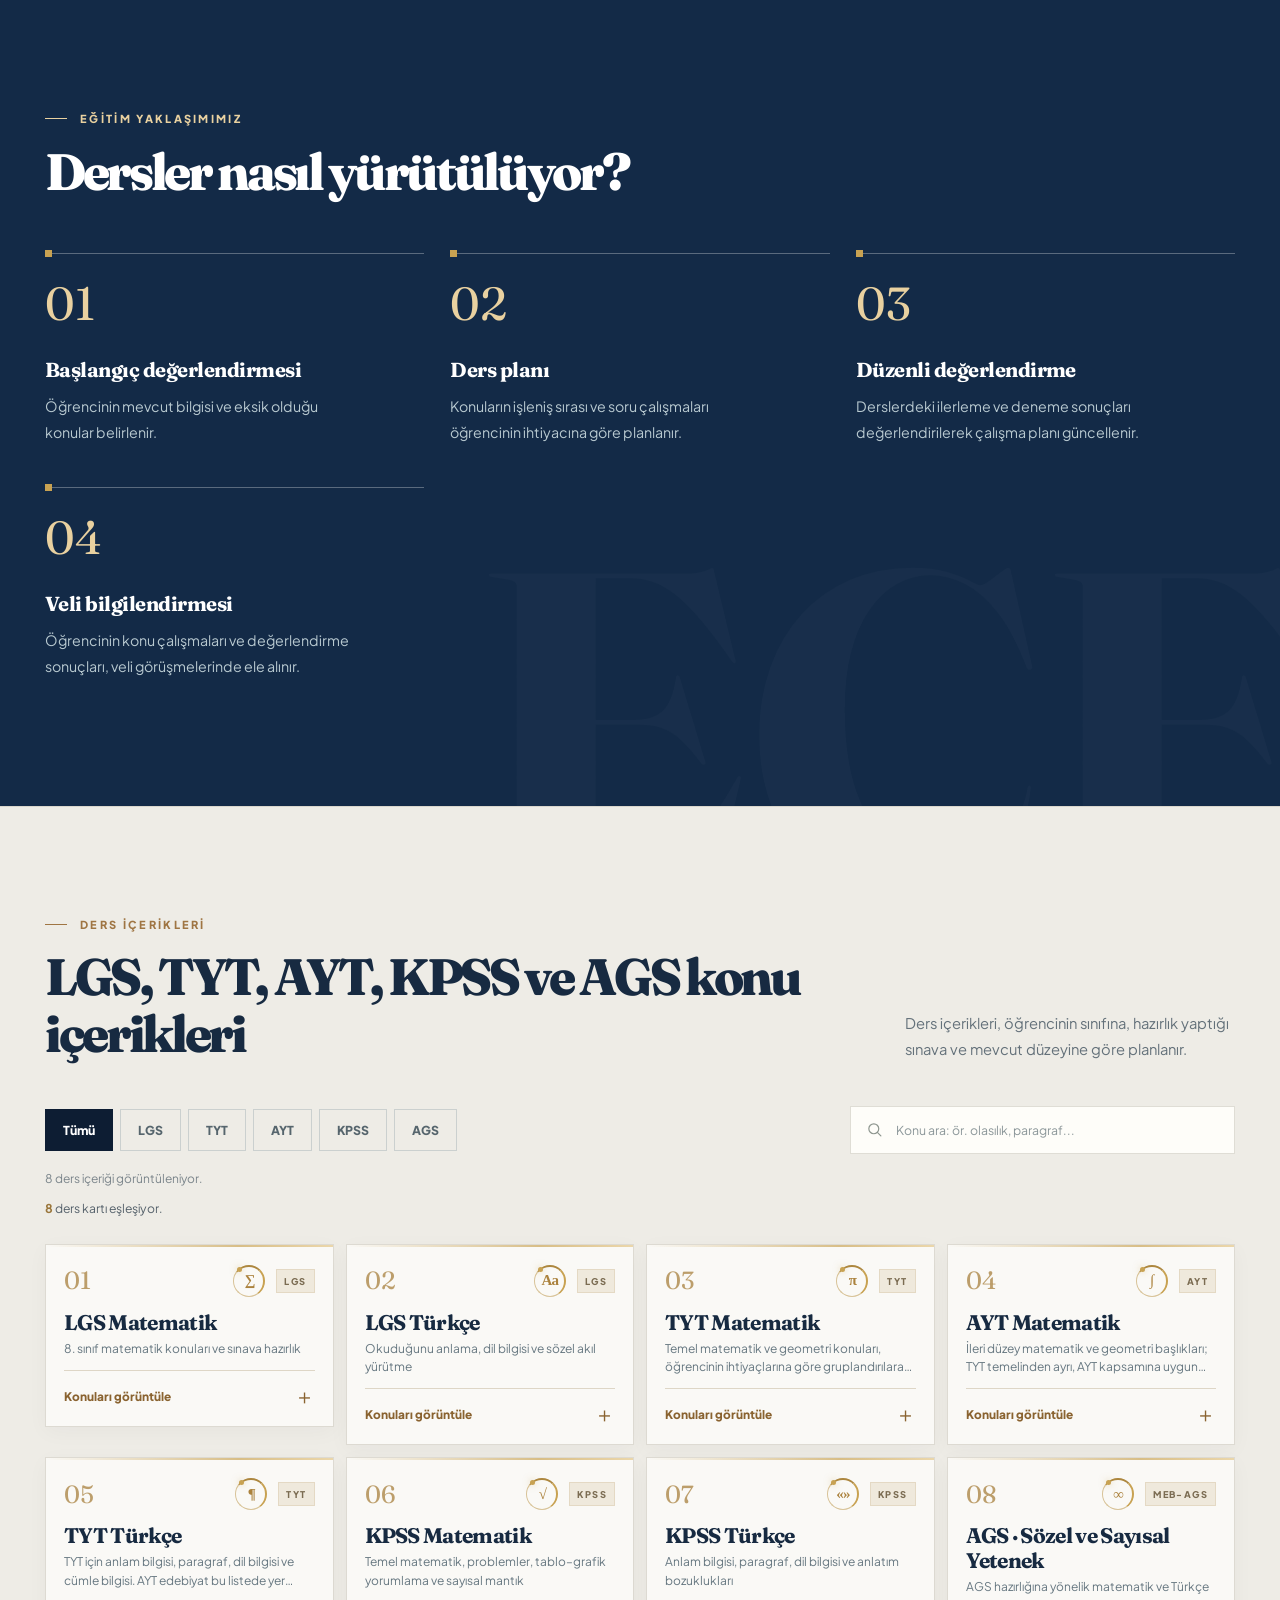
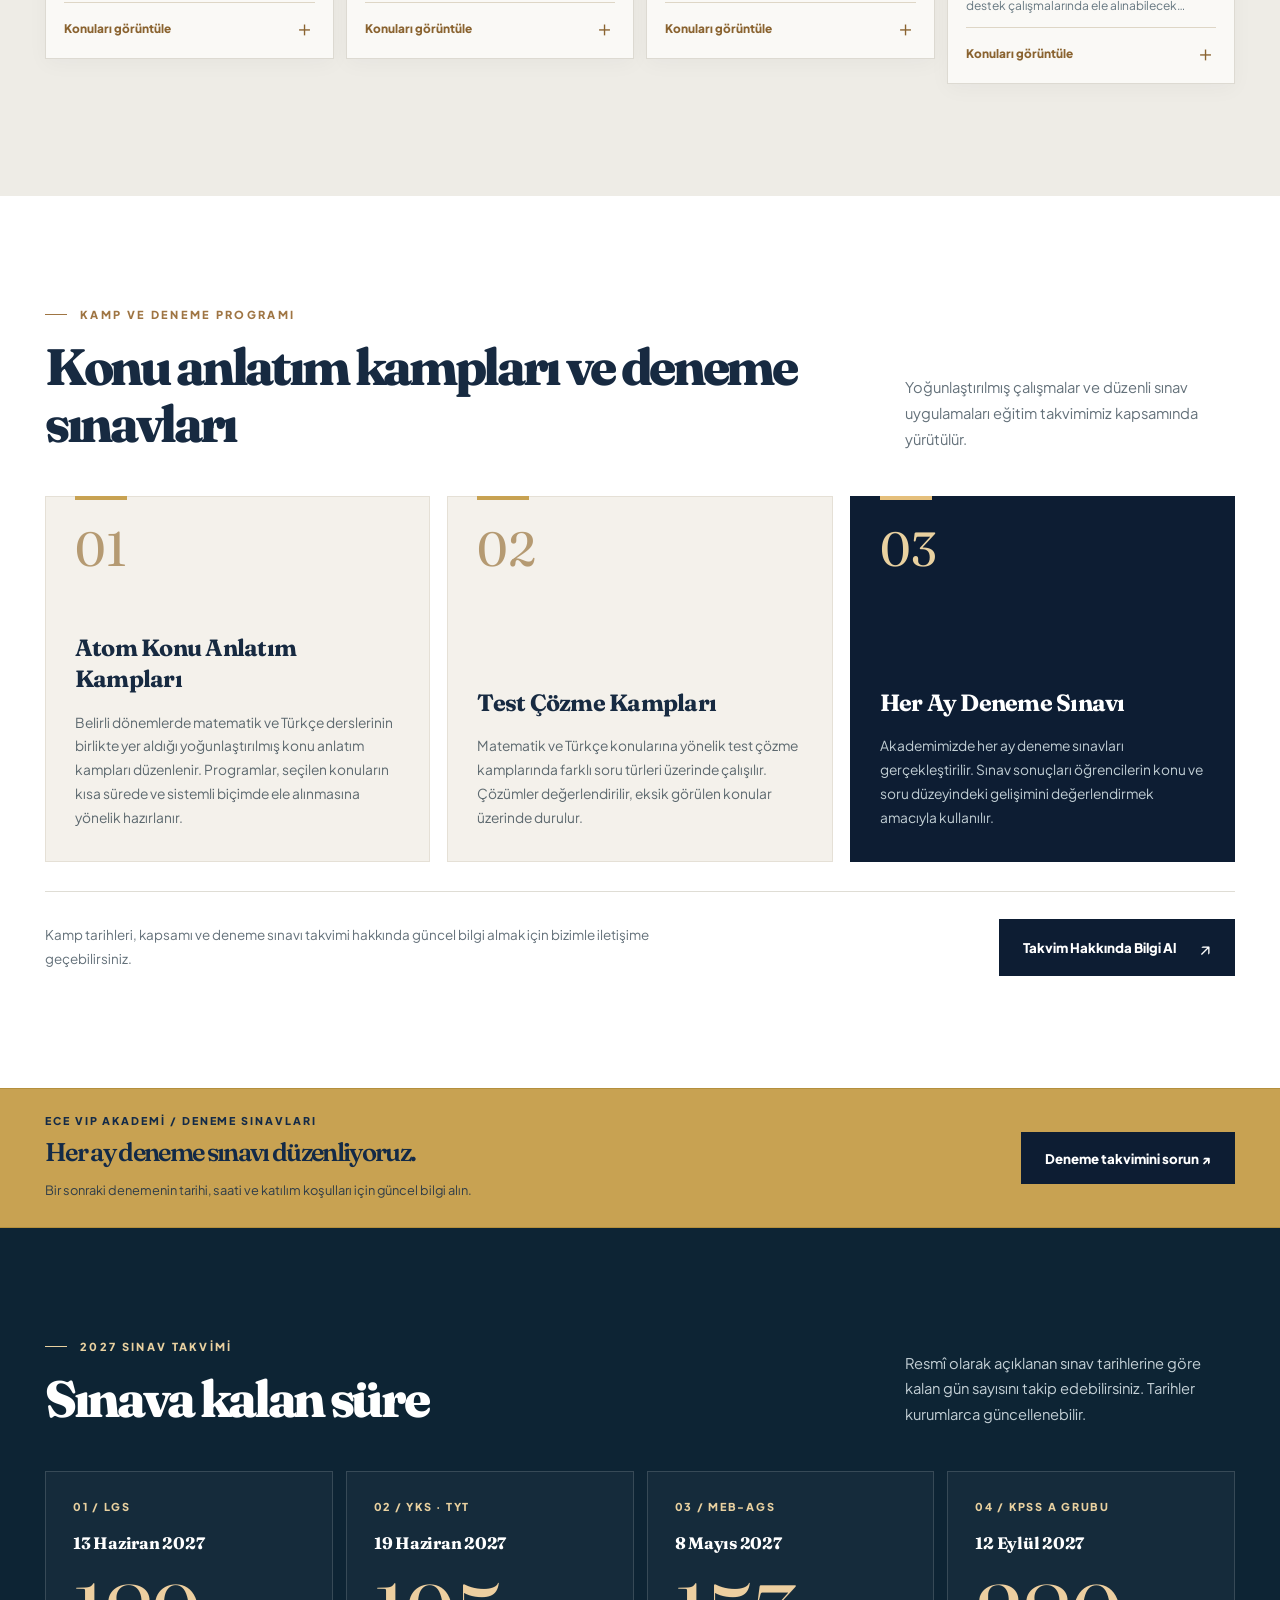
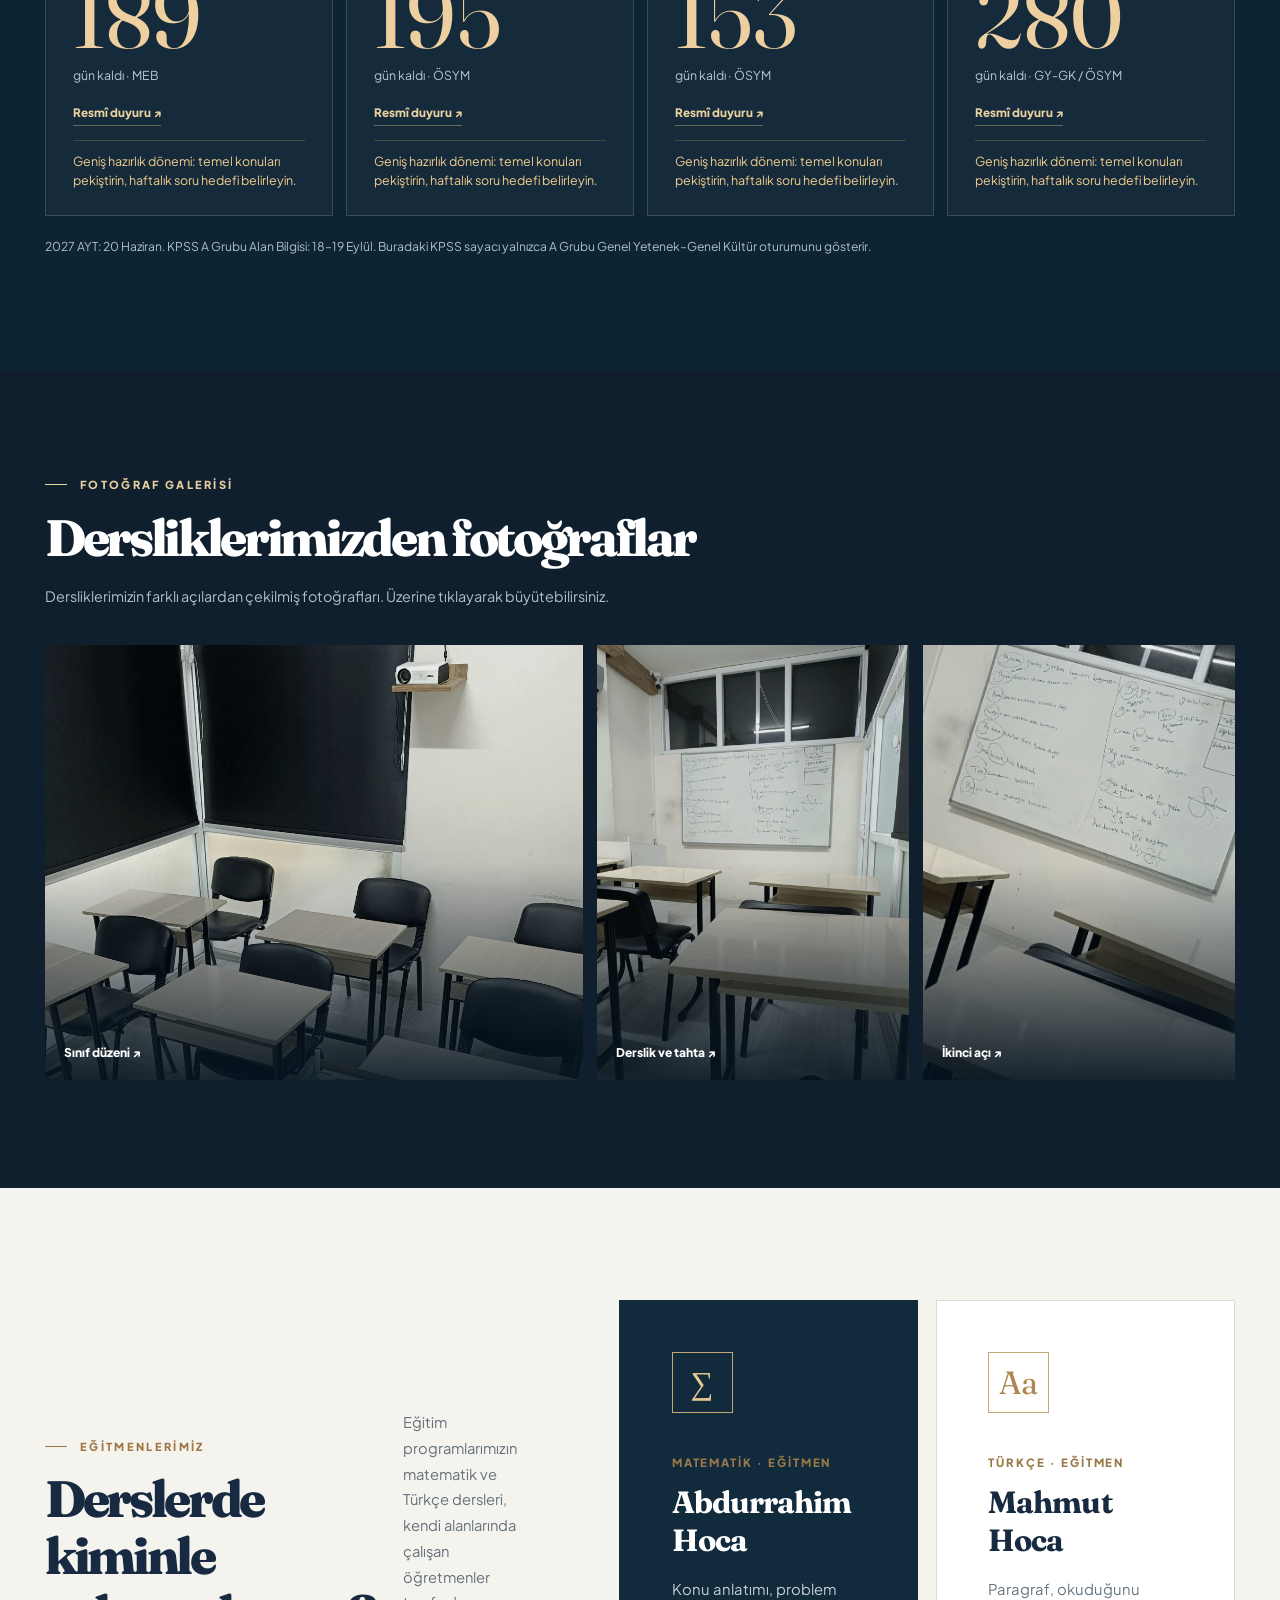
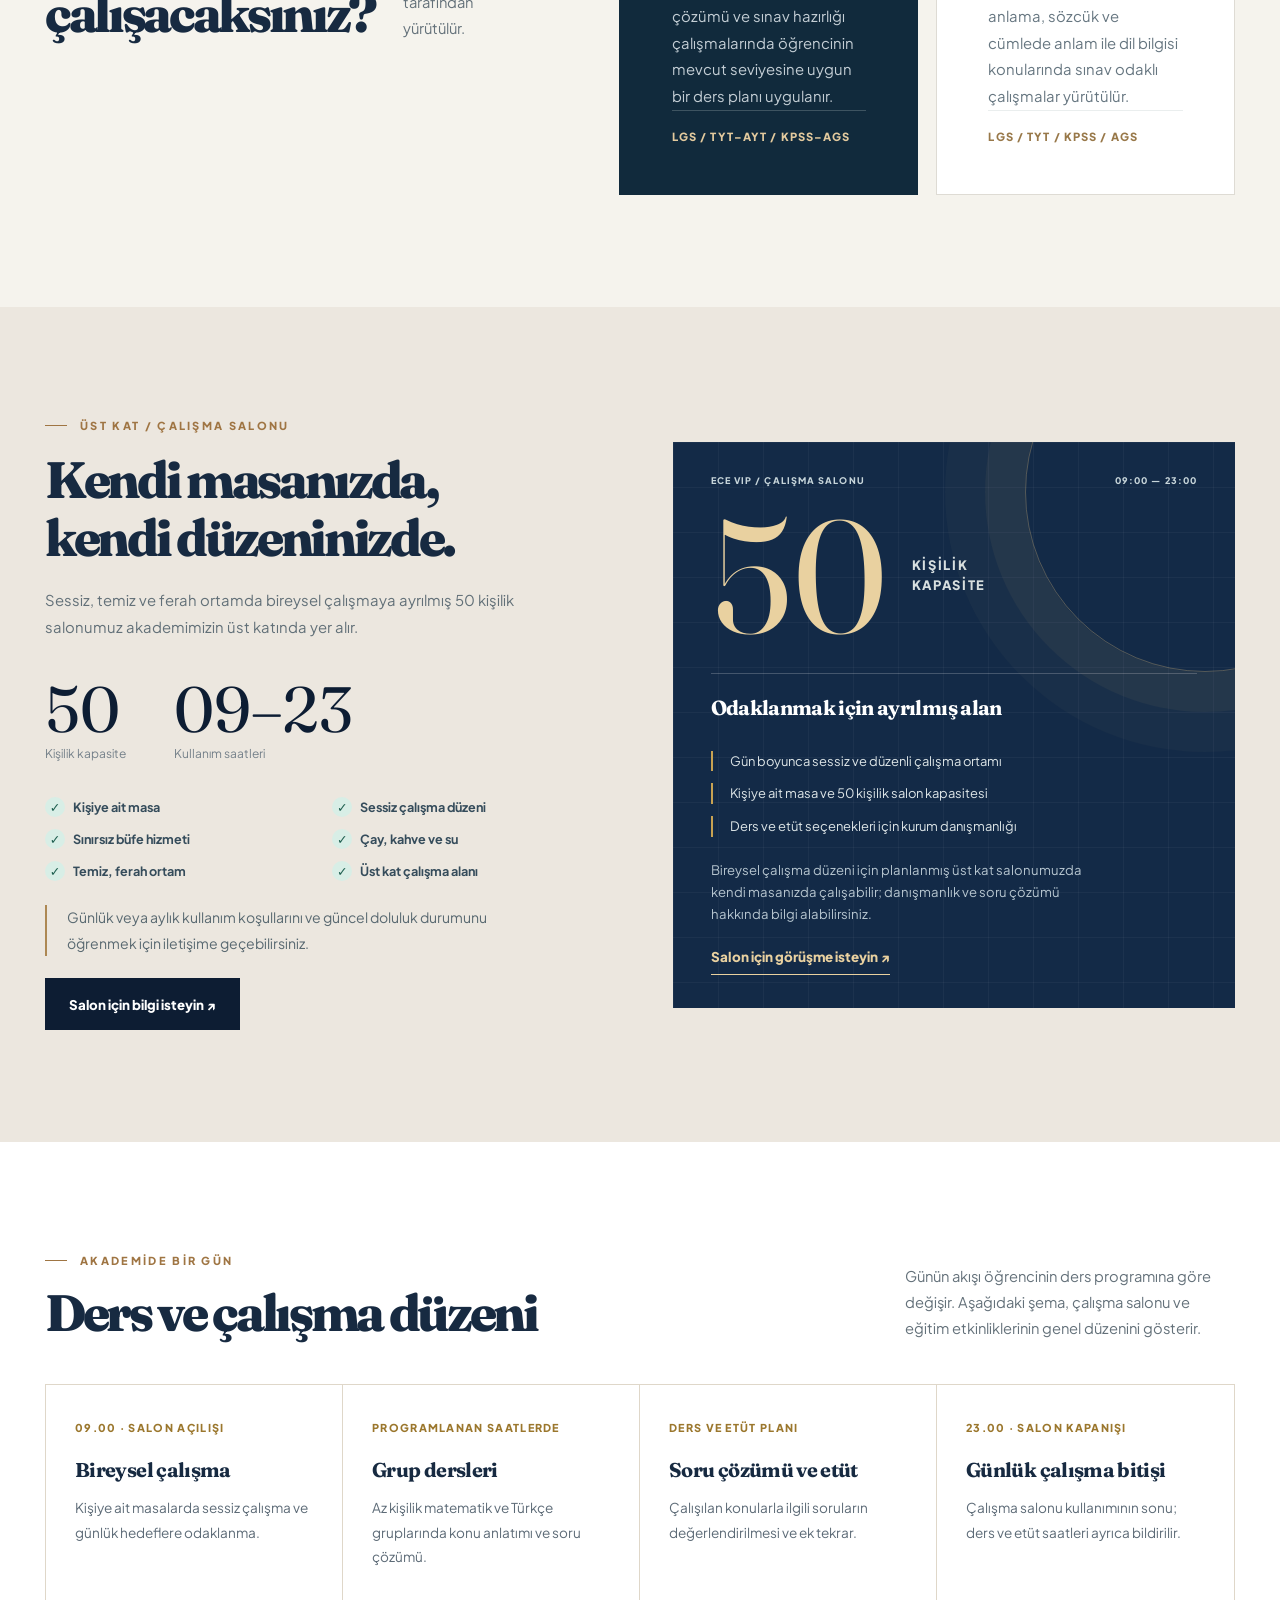
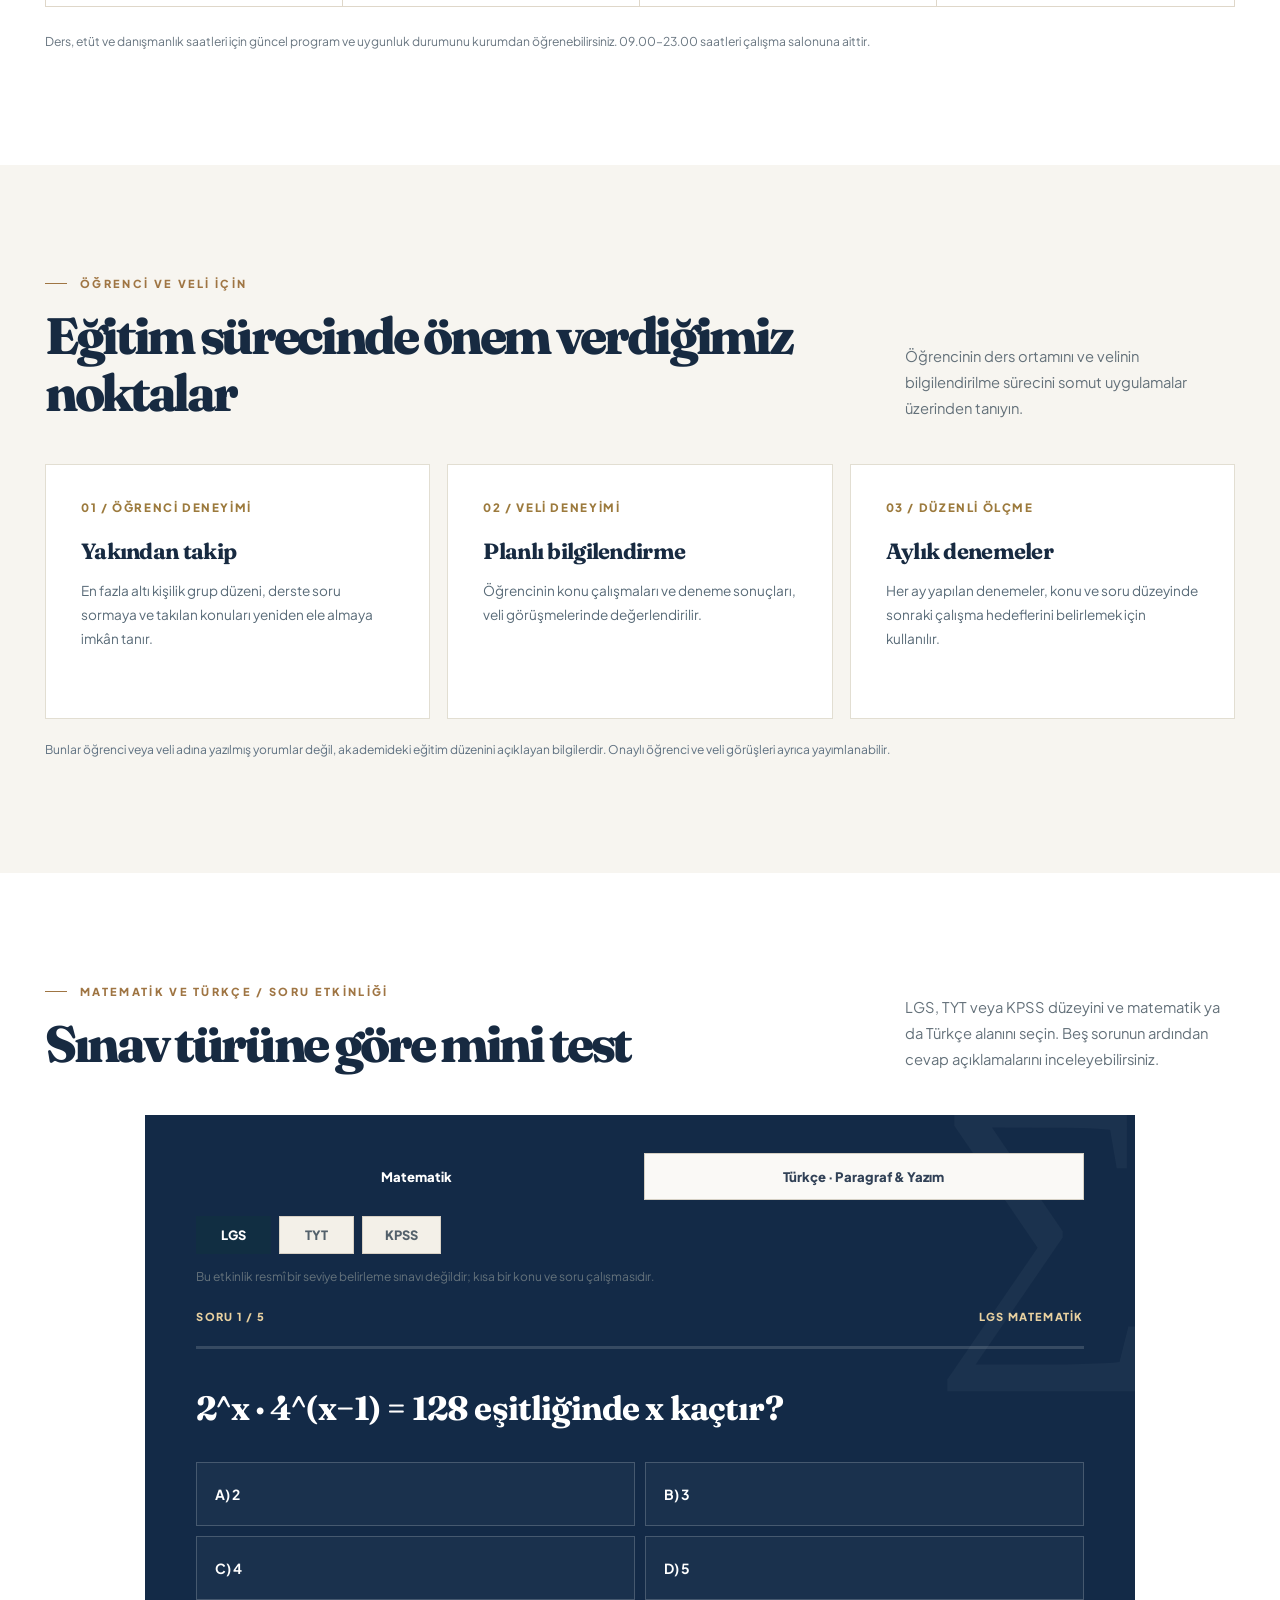
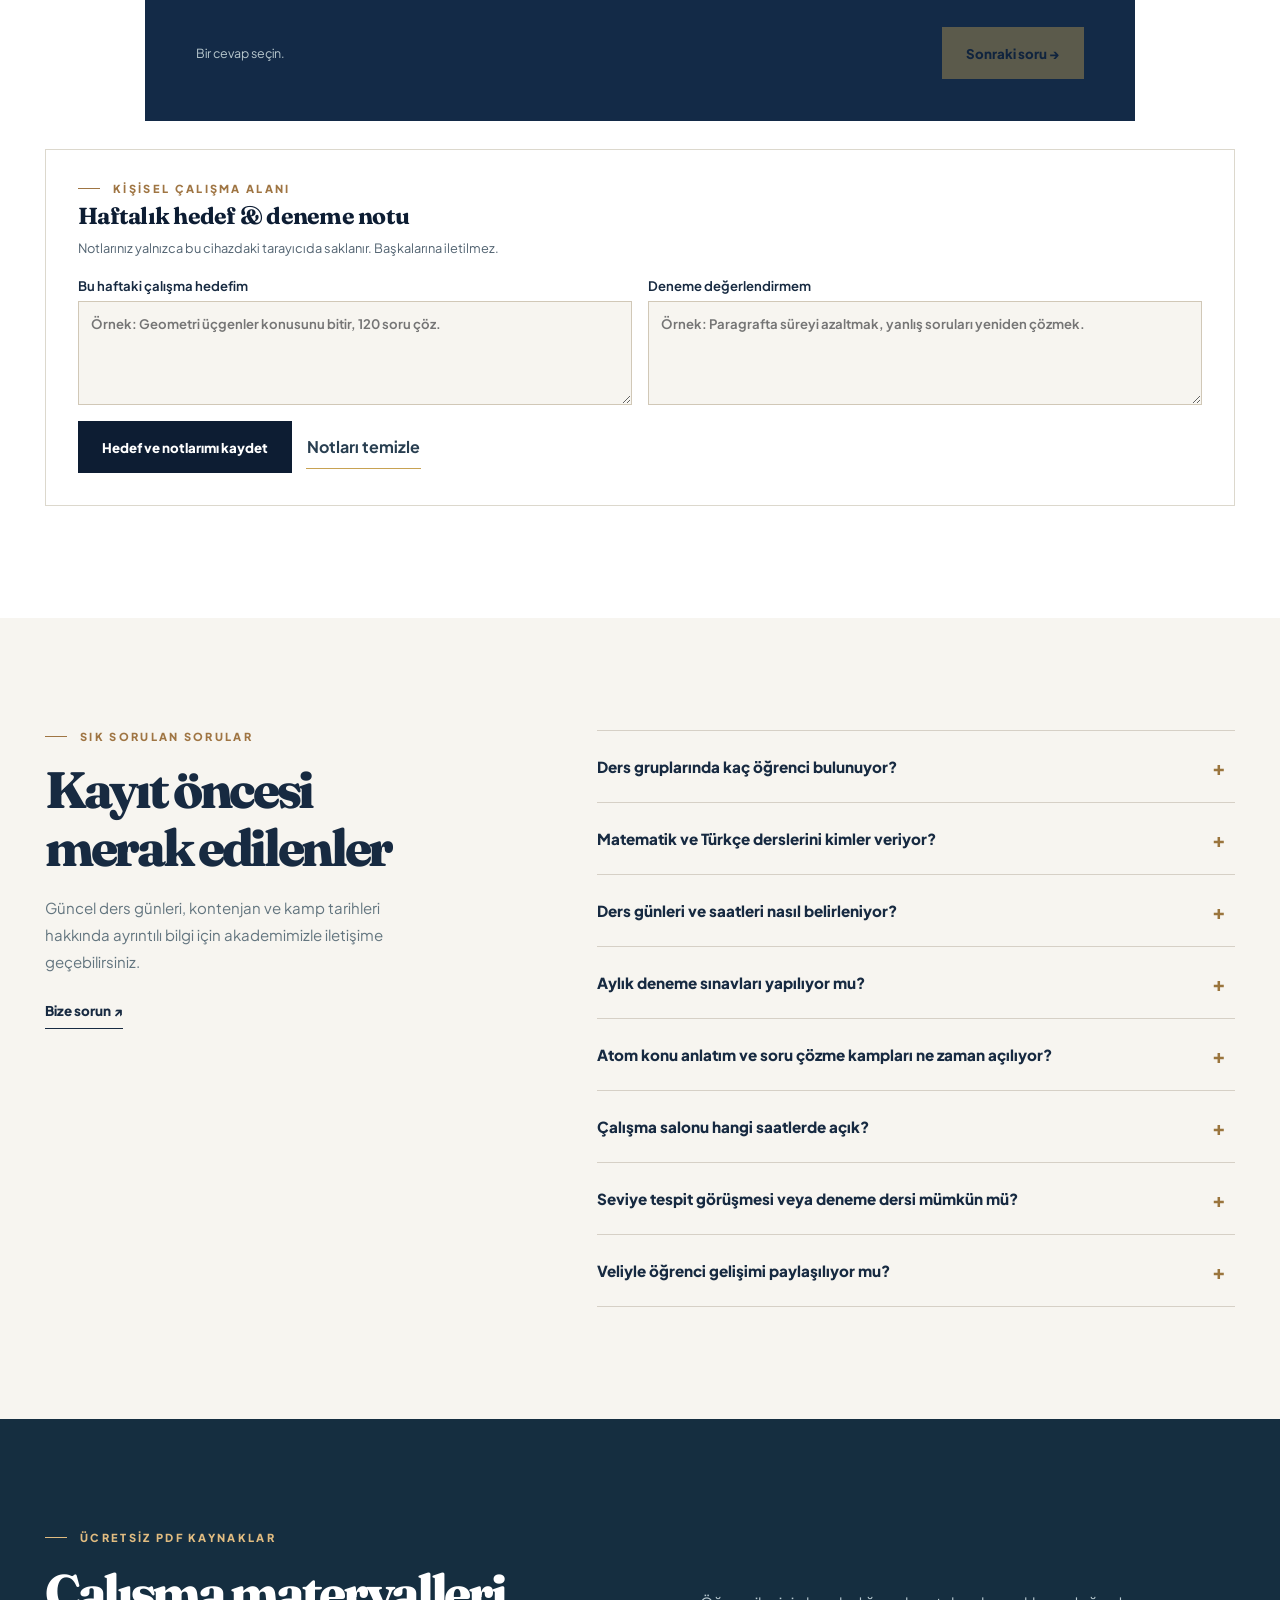
==== commit e8214a17: "Add premium enrollment hero, interactive classroom comparison and appointment CTAs" ====
--- a/index.html
+++ b/index.html
@@ -17,8 +17,7 @@
 <meta property="og:image:alt" content="ECE VIP Matematik Akademi dersliği"/>
 <meta name="twitter:card" content="summary_large_image"/>
 <link rel="stylesheet" href="./assets/ece-upgrade.css"/>
-<meta name="ece-ga4-id" content=""/>
-<link rel="stylesheet" href="./assets/ece-conversion.css"/>
+<link rel="stylesheet" href="./assets/ece-welcome.css"/>
 </head><body>
 <div aria-hidden="true" class="reading-progress" id="readingProgress"></div>
 <a class="skip-link" href="#mainContent">İçeriğe geç</a>
@@ -32,9 +31,9 @@
 <div class="wrap hero-layout">
 <div class="hero-content">
 <div class="hero-eyebrow-line"><span aria-hidden="true" class="hero-eyebrow-line__rule"></span><span class="eyebrow">ECE VIP MATEMATİK AKADEMİ <b aria-hidden="true">/</b> KIZILTEPE</span></div>
-<h1 class="hero-title" id="heroTitle"><span class="hero-lead">Matematik ve</span><span class="hero-serif">Türkçe.</span><span class="hero-final">Her öğrenciye<br/><em>ayrılan zaman.</em></span></h1>
-<p class="hero-description">Abdurrahim Hoca ile matematik, Mahmut Hoca ile Türkçe dersleri. LGS, TYT–AYT ve KPSS–AGS hazırlığı; en fazla altı kişilik gruplar, birebir dersler ve düzenli deneme sınavları.</p>
-<div class="hero-actions"><a class="btn btn-gold hero-primary" href="#contactForm">Ön görüşme talep et <span aria-hidden="true" class="arrow">↗</span></a><a class="btn btn-outline hero-secondary" href="#programlar">Eğitim programlarını incele <span aria-hidden="true" class="arrow">↗</span></a></div><p class="ece-hero-note">Hedefinizi birlikte değerlendirelim. Ders programı ve kayıt koşullarını öğrenin.</p>
+<h1 class="hero-title ece-welcome-title" id="heroTitle"><span class="hero-lead">Her öğrenci özeldir.</span><span class="hero-serif">Eğitimi de öyle olmalı.</span></h1>
+<p class="hero-description">Kalabalık sınıfların ötesinde, öğrencinin gerçekten fark edildiği bir eğitim deneyimi. Abdurrahim Hoca ile matematik, Mahmut Hoca ile Türkçe; LGS, TYT–AYT ve KPSS–AGS için küçük gruplar ve birebir dersler.</p>
+<div class="hero-actions"><a class="btn btn-gold hero-primary ece-enroll-cta" data-prefill="Seviye tespit görüşmesi" href="#iletisim">Geleceğine bugün yön ver <span aria-hidden="true" class="arrow">↗</span></a><a class="btn btn-outline hero-secondary" href="#neden-ece">Akademimizi yakından tanıyın <span aria-hidden="true" class="arrow">↗</span></a></div><p class="ece-welcome-note">Tanışma görüşmesi için randevu alın; eğitim seçeneklerini birlikte değerlendirelim.</p>
 <div class="hero-trustline"><span aria-hidden="true" class="hero-trustline-star">✦</span><span>Matematik • Türkçe • Birebir ve küçük gruplarla eğitim</span></div>
 <div aria-label="Eğitim hakkında bilgiler" class="hero-insights"><a class="hero-insight" href="#hakkimizda"><b>06</b><span>En fazla<br/>6 kişilik gruplar</span></a><span aria-hidden="true" class="insight-divider"></span><a class="hero-insight" href="#calisma-salonu"><b>50</b><span>Kişilik<br/>çalışma salonu</span></a><span aria-hidden="true" class="insight-divider"></span><a class="hero-insight insight-word" href="#sinav-takvimi"><b>HER AY</b><span>Deneme<br/>sınavları</span></a></div>
 </div>
@@ -53,9 +52,25 @@
 <div aria-hidden="true" class="hero-photo-index">01 <span>—</span> 03</div>
 </div>
 </div>
-<a aria-label="Eğitim programlarına kaydır" class="hero-scroll-cue" href="#programlar"><span aria-hidden="true" class="hero-scroll-cue__line"></span><span>KEŞFETMEYE BAŞLAYIN</span><span aria-hidden="true">↓</span></a>
+<a aria-label="Akademinin farkını keşfet" class="hero-scroll-cue" href="#neden-ece"><span aria-hidden="true" class="hero-scroll-cue__line"></span><span>KEŞFETMEYE BAŞLAYIN</span><span aria-hidden="true">↓</span></a>
 <div aria-label="Eğitim alanları" class="hero-marquee"><div class="hero-marquee-inner"><div class="hero-marquee-group"><span>LGS</span><i>✦</i><span>TYT – AYT</span><i>✦</i><span>KPSS – AGS</span><i>✦</i><span>MATEMATİK &amp; TÜRKÇE</span><i>✦</i><span>ÇALIŞMA SALONU</span><i>✦</i><span>ATOM KAMPLARI</span><i>✦</i></div><div aria-hidden="true" class="hero-marquee-group"><span>LGS</span><i>✦</i><span>TYT – AYT</span><i>✦</i><span>KPSS – AGS</span><i>✦</i><span>MATEMATİK &amp; TÜRKÇE</span><i>✦</i><span>ÇALIŞMA SALONU</span><i>✦</i><span>ATOM KAMPLARI</span><i>✦</i></div></div></div>
 </section>
+<section class="ece-difference" id="neden-ece" aria-labelledby="ece-difference-title">
+<div class="wrap ece-difference-wrap">
+<header class="ece-difference-header"><p class="ece-diff-kicker"><span aria-hidden="true"></span> NEDEN ECE VİP AKADEMİ?</p><h2 id="ece-difference-title">Kalabalıkta kaybolmayın.<br/><em>Fark edildiğiniz bir yerde öğrenin.</em></h2><p>Bir sınıfın mevcudu, soru sorma ve bireysel geri bildirim için ayrılabilecek zamanı etkiler. Küçük grupların farkını kendiniz görün.</p></header>
+<div class="ece-comparison">
+<div class="ece-class-main">
+<div class="ece-class-top"><div><p class="ece-diff-kicker">FARKI KENDİNİZ GÖRÜN</p><h3>Bir sınıfta sadece bir sayı mısınız?</h3></div><span class="ece-class-tag">TEMSİLİ KARŞILAŞTIRMA</span></div>
+<div class="ece-class-switch" role="group" aria-label="Sınıf karşılaştırması" hidden><button type="button" data-ece-class="30" aria-controls="ece-class-30" aria-pressed="true">30 kişilik sınıf</button><button type="button" data-ece-class="6" aria-controls="ece-class-6" aria-pressed="false">ECE VİP · 6 kişi</button></div>
+<div class="ece-classrooms">
+<div class="ece-classroom ece-classroom-large" id="ece-class-30"><div class="ece-board" aria-hidden="true">MATEMATİK <span>f(x) · π · ∑</span></div><div class="ece-seats ece-seats-30" role="img" aria-label="30 öğrencilik örnek sınıf düzeni"><span class="ece-seat" style="--ece-seat-i:0"><span class="ece-person"></span></span><span class="ece-seat" style="--ece-seat-i:1"><span class="ece-person"></span></span><span class="ece-seat" style="--ece-seat-i:2"><span class="ece-person"></span></span><span class="ece-seat" style="--ece-seat-i:3"><span class="ece-person"></span></span><span class="ece-seat" style="--ece-seat-i:4"><span class="ece-person"></span></span><span class="ece-seat" style="--ece-seat-i:5"><span class="ece-person"></span></span><span class="ece-seat" style="--ece-seat-i:6"><span class="ece-person"></span></span><span class="ece-seat" style="--ece-seat-i:7"><span class="ece-person"></span></span><span class="ece-seat" style="--ece-seat-i:8"><span class="ece-person"></span></span><span class="ece-seat" style="--ece-seat-i:9"><span class="ece-person"></span></span><span class="ece-seat" style="--ece-seat-i:10"><span class="ece-person"></span></span><span class="ece-seat" style="--ece-seat-i:11"><span class="ece-person"></span></span><span class="ece-seat" style="--ece-seat-i:12"><span class="ece-person"></span></span><span class="ece-seat" style="--ece-seat-i:13"><span class="ece-person"></span></span><span class="ece-seat" style="--ece-seat-i:14"><span class="ece-person"></span></span><span class="ece-seat" style="--ece-seat-i:15"><span class="ece-person"></span></span><span class="ece-seat" style="--ece-seat-i:16"><span class="ece-person"></span></span><span class="ece-seat" style="--ece-seat-i:17"><span class="ece-person"></span></span><span class="ece-seat" style="--ece-seat-i:18"><span class="ece-person"></span></span><span class="ece-seat" style="--ece-seat-i:19"><span class="ece-person"></span></span><span class="ece-seat" style="--ece-seat-i:20"><span class="ece-person"></span></span><span class="ece-seat" style="--ece-seat-i:21"><span class="ece-person"></span></span><span class="ece-seat" style="--ece-seat-i:22"><span class="ece-person"></span></span><span class="ece-seat" style="--ece-seat-i:23"><span class="ece-person"></span></span><span class="ece-seat" style="--ece-seat-i:24"><span class="ece-person"></span></span><span class="ece-seat" style="--ece-seat-i:25"><span class="ece-person"></span></span><span class="ece-seat" style="--ece-seat-i:26"><span class="ece-person"></span></span><span class="ece-seat" style="--ece-seat-i:27"><span class="ece-person"></span></span><span class="ece-seat" style="--ece-seat-i:28"><span class="ece-person"></span></span><span class="ece-seat" style="--ece-seat-i:29"><span class="ece-person"></span></span></div><p class="ece-class-message"><strong>30 öğrenci. Bir öğretmen.</strong><span>Kalabalık bir sınıfın temsili görünümü.</span></p></div>
+<div class="ece-classroom ece-classroom-small" id="ece-class-6"><div class="ece-board" aria-hidden="true">ECE VİP <span>f(x) · π · ∑</span></div><div class="ece-seats ece-seats-6" role="img" aria-label="En fazla altı öğrencilik ECE VİP sınıf düzeninin temsili görünümü"><span class="ece-seat" style="--ece-seat-i:0"><span class="ece-person"></span></span><span class="ece-seat" style="--ece-seat-i:1"><span class="ece-person"></span></span><span class="ece-seat" style="--ece-seat-i:2"><span class="ece-person"></span></span><span class="ece-seat" style="--ece-seat-i:3"><span class="ece-person"></span></span><span class="ece-seat" style="--ece-seat-i:4"><span class="ece-person"></span></span><span class="ece-seat" style="--ece-seat-i:5"><span class="ece-person"></span></span></div><p class="ece-class-message"><strong>En fazla 6 öğrenci. Her öğrenci önemli.</strong><span>Daha çok soru sorma ve bireysel geri bildirim alma fırsatı.</span></p></div>
+</div><p class="ece-sr-only" id="ece-class-status" role="status"></p><p class="ece-class-disclaimer">30 kişilik sınıf örnek amaçlıdır; başka bir kurumu temsil etmez. Görselleştirme temsili olup bireysel öğrenme sonuçlarını garanti etmez.</p></div>
+<div class="ece-class-story"><p class="ece-diff-kicker">GERÇEK AKADEMİ ORTAMI</p><figure><img src="./assets/ece-photos/p1.webp" alt="ECE VİP Akademi'nin altı kişilik dersliği" width="1365" height="850" loading="lazy" decoding="async"/><figcaption>Akademimizin gerçek dersliği</figcaption></figure><h3>Daha az öğrenci.<br/><em>Daha fazla soru sorma fırsatı.</em></h3><p>Öğretmenin öğrenciyi tanıyabileceği, öğrencinin de kendini ifade edebileceği bir ortam.</p><a class="ece-diff-link" href="#galeri">Gerçek dersliklerimizi görün <span aria-hidden="true">↗</span></a></div>
+</div>
+<div class="ece-diff-cards"><article class="ece-diff-card"><div class="ece-diff-card-head"><svg aria-hidden="true" viewBox="0 0 24 24" fill="none" stroke="currentColor" stroke-width="1.5" stroke-linecap="round" stroke-linejoin="round"><path d="M4 19v-2a4 4 0 0 1 4-4h4a4 4 0 0 1 4 4v2 M10 3a4 4 0 1 0 0 8 4 4 0 0 0 0-8 M17 8a3 3 0 0 1 0 6 M18 15a4 4 0 0 1 3 4"/></svg><span>01</span></div><h3>Kalabalıkta kaybolmayın.</h3><p>En fazla 6 kişilik eğitim grupları.</p><a href="#programlar" class="ece-diff-link">Programları incele <span aria-hidden="true">↗</span></a></article><article class="ece-diff-card"><div class="ece-diff-card-head"><svg aria-hidden="true" viewBox="0 0 24 24" fill="none" stroke="currentColor" stroke-width="1.5" stroke-linecap="round" stroke-linejoin="round"><path d="M12 2a10 10 0 1 0 0 20 10 10 0 0 0 0-20 M12 6a6 6 0 1 0 0 12 6 6 0 0 0 0-12 M12 10a2 2 0 1 0 0 4 2 2 0 0 0 0-4"/></svg><span>02</span></div><h3>Eksiklerinizi keşfedin.</h3><p>Seviyenize ve ihtiyaçlarınıza uygun eğitim seçenekleri.</p><a href="#seviye-testi" class="ece-diff-link">Seviyeni keşfet <span aria-hidden="true">↗</span></a></article><article class="ece-diff-card"><div class="ece-diff-card-head"><svg aria-hidden="true" viewBox="0 0 24 24" fill="none" stroke="currentColor" stroke-width="1.5" stroke-linecap="round" stroke-linejoin="round"><path d="M3 4h6a3 3 0 0 1 3 3v14a4 4 0 0 0-4-3H3z M21 4h-6a3 3 0 0 0-3 3v14a4 4 0 0 1 4-3h5z"/></svg><span>03</span></div><h3>Ders bitince eğitim bitmez.</h3><p>50 kişilik çalışma salonu.</p><a href="#calisma-salonu" class="ece-diff-link">Salonu keşfet <span aria-hidden="true">↗</span></a></article><article class="ece-diff-card"><div class="ece-diff-card-head"><svg aria-hidden="true" viewBox="0 0 24 24" fill="none" stroke="currentColor" stroke-width="1.5" stroke-linecap="round" stroke-linejoin="round"><path d="M3 3v18h18 M6 15l5-5 4 3 6-7"/></svg><span>04</span></div><h3>Gelişiminizi takip edin.</h3><p>Her ay düzenlenen deneme sınavları.</p><a href="#sinav-takvimi" class="ece-diff-link">Takvimi incele <span aria-hidden="true">↗</span></a></article></div>
+<div class="ece-difference-bottom"><p><strong>Farkı yerinde görün.</strong> Akademimize gelin, öğretmenlerimizle tanışın.</p><a class="btn btn-gold ece-enroll-cta" data-prefill="Seviye tespit görüşmesi" href="#iletisim">Tanışma randevusu al <span aria-hidden="true">↗</span></a></div>
+</div></section>
 <section class="section" id="matematik-lab" aria-labelledby="ml-title"><div class="wrap"><div class="ml-head"><div><div class="ml-kicker">YENİ · ÜCRETSİZ DİJİTAL LABORATUVAR</div><h2 id="ml-title">Bir sorudan <em>çok daha fazlası.</em></h2><p>ECE VİP MATH LAB: Sorunun cevabını değil, çözümün mantığını ve ihtiyaç duyduğun bilgileri keşfet.</p></div><a class="ml-all" href="math-lab.html">MATH LAB'a gir ↗</a></div><div class="ml-grid"><a class="ml-card" href="math-lab.html#anatomy"><span class="ml-index">01 / 03</span><svg class="ml-icon" viewBox="0 0 78 68" fill="none" stroke="currentColor" stroke-width="1.8" stroke-linecap="round" stroke-linejoin="round" aria-hidden="true"><rect x="10" y="8" width="58" height="14" rx="4"/><rect x="10" y="27" width="58" height="14" rx="4"/><rect x="10" y="46" width="58" height="14" rx="4"/><path d="M20 15h20m-20 19h33m-33 19h17"/><path class="ml-animated" d="m52 14 4 4 7-8"/></svg><h3>Sorunun Anatomisi</h3><p>Bir soruyu parçalara ayır. Farklı çözüm yöntemlerini adım adım keşfet.</p><span class="ml-cta">Çözüm yollarını keşfet →</span></a><a class="ml-card" href="math-lab.html#dna"><span class="ml-index">02 / 03</span><svg class="ml-icon" viewBox="0 0 78 68" fill="none" stroke="currentColor" stroke-width="1.8" stroke-linecap="round" stroke-linejoin="round" aria-hidden="true"><path class="ml-animated" d="M18 4C18 27 62 39 62 64M62 4C62 27 18 39 18 64"/><path d="M20 12h40M25 22h30M34 32h12M30 42h20M22 53h36"/></svg><h3>Soru DNA'sı</h3><p>Her sorunun temel bilgi ve beceri zincirini gör. Bilginin köküne in.</p><span class="ml-cta">Soru DNA'sını aç →</span></a><a class="ml-card" href="math-lab.html#scan"><span class="ml-index">03 / 03</span><svg class="ml-icon" viewBox="0 0 78 68" fill="none" stroke="currentColor" stroke-width="1.8" stroke-linecap="round" stroke-linejoin="round" aria-hidden="true"><circle cx="39" cy="34" r="27"/><circle cx="39" cy="34" r="17" stroke-dasharray="4 4"/><path d="M39 3v62M8 34h62"/><path class="ml-animated" d="M13 34h13l5-9 9 20 7-11h18" stroke-width="3"/></svg><h3>Matematik Röntgeni</h3><p>Nerede zorlandığını araştır. Ücretsiz mini değerlendirme ve çalışma önerisi al.</p><span class="ml-cta">Röntgeni başlat →</span></a></div><p class="ml-foot">Kayıt gerekmez · Telefon ve bilgisayarda kullanılabilir · Eğitim amaçlı ön değerlendirme</p></div></section>
 
 <aside aria-label="Akademi hakkında kısa bilgiler" class="fact-rail"><div class="wrap fact-rail-inner">
@@ -78,7 +93,7 @@
 <button class="lib-tab lib-folder" type="button" data-lib-filter="tyt" aria-expanded="false" aria-controls="libResults"><svg viewBox="0 0 40 32" width="40" height="32" fill="none" aria-hidden="true"><path d="M2 8V5a3 3 0 0 1 3-3h11l5 5h14a3 3 0 0 1 3 3v16a3 3 0 0 1-3 3H5a3 3 0 0 1-3-3V8Z" fill="#c8a25222" stroke="currentColor" stroke-width="1.5"/><path d="M2 12h36" stroke="currentColor" stroke-width="1.5"/></svg><span><strong>TYT</strong><small>10 PDF kaynak</small></span><span class="lib-arrow" aria-hidden="true">⌄</span></button>
 </div><div class="lib-search-row"><label class="lib-search"><span class="sr-only">Kamp PDF'lerinde ara</span><input id="libSearch" type="search" placeholder="Kütüphanede kaynak ara..." autocomplete="off" aria-label="Kamp PDF'lerinde ara"></label><button class="lib-tab lib-all" type="button" data-lib-filter="all" aria-expanded="false" aria-controls="libResults">Tüm 36 PDF'yi aç <span class="lib-arrow" aria-hidden="true">⌄</span></button></div></div>
 <div id="libResults" class="lib-results" hidden><div class="lib-results-head"><p class="lib-count" id="libCount" role="status" aria-live="polite"></p><button type="button" class="lib-collapse" id="libCollapse">Kapat ↑</button></div><div class="lib-grid" id="libGrid"></div><p class="lib-empty" id="libEmpty" hidden>Aramanıza uygun fasikül bulunamadı. Başka bir sınıf veya kamp günü seçin.</p></div>
-<p class="lib-note">Sınıf klasörünü seçerek PDF'leri açın veya arama yapın. Dosyaları önizleyebilir ve indirebilirsiniz.</p><div class="ece-library-actions"><a class="btn btn-dark" href="#contactForm">Ders programı hakkında bilgi al ↗</a><button class="ece-share-btn" type="button" id="eceShareLibrary">Kütüphaneyi arkadaşınla paylaş ↗</button><span id="eceShareStatus" role="status" aria-live="polite"></span></div>
+<p class="lib-note">Sınıf klasörünü seçerek PDF'leri açın veya arama yapın. Dosyaları önizleyebilir ve indirebilirsiniz.</p>
  </div>
 </section>
 <dialog class="lib-dialog" id="libDialog" aria-label="Kamp PDF önizlemesi">
@@ -125,10 +140,10 @@
 </div></section><section class="section faq-section premium-section" id="sss"><div class="wrap faq-layout"><div><div class="eyebrow">SIK SORULAN SORULAR</div><h2>Kayıt öncesi<br/>merak edilenler</h2><p>Güncel ders günleri, kontenjan ve kamp tarihleri hakkında ayrıntılı bilgi için akademimizle iletişime geçebilirsiniz.</p><a class="text-link" href="#iletisim">Bize sorun ↗</a></div><div class="faq-list"><details><summary>Ders gruplarında kaç öğrenci bulunuyor?</summary><p>Grup derslerinde en fazla altı öğrenci bulunmaktadır.</p></details><details><summary>Matematik ve Türkçe derslerini kimler veriyor?</summary><p>Matematik dersleri Abdurrahim Hoca, Türkçe dersleri Mahmut Hoca tarafından yürütülür.</p></details><details><summary>Ders günleri ve saatleri nasıl belirleniyor?</summary><p>Program ve grubun ihtiyaçlarına göre belirlenir. Güncel ders günlerini ön görüşmede öğrenebilirsiniz.</p></details><details><summary>Aylık deneme sınavları yapılıyor mu?</summary><p>Evet. Her ay deneme sınavı uygulanır; tarih ve katılım bilgileri duyurulur.</p></details><details><summary>Atom konu anlatım ve soru çözme kampları ne zaman açılıyor?</summary><p>Matematik ve Türkçe ağırlıklı kamplar belirli dönemlerde planlanır. Açılan programların takvimi ayrıca bildirilir.</p></details><details><summary>Çalışma salonu hangi saatlerde açık?</summary><p>Çalışma salonu 09.00–23.00 saatlerinde kullanıma açıktır. Günlük/aylık kullanım koşullarını akademimizden öğrenebilirsiniz.</p></details><details><summary>Seviye tespit görüşmesi veya deneme dersi mümkün mü?</summary><p>Seviye tespit görüşmesi için talepte bulunabilirsiniz. Deneme dersi imkânı ve koşulları hakkında iletişimden bilgi alabilirsiniz.</p></details><details><summary>Veliyle öğrenci gelişimi paylaşılıyor mu?</summary><p>Öğrencinin konu çalışmaları ve deneme değerlendirmeleri veli görüşmelerinde ele alınır.</p></details></div></div></section>
 
 <section class="section resources premium-section" id="kaynaklar"><div class="wrap"><div class="section-head"><div><div class="eyebrow">ÜCRETSİZ PDF KAYNAKLAR</div><h2>Çalışma materyalleri</h2></div><p>Öğrenciler için hazırladığımız kısa tekrar kaynaklarını doğrudan indirebilirsiniz.</p></div><div class="resource-grid-duo"><article class="resource-card"><div class="resource-mini"><span class="resource-title">ECE VIP / MATEMATİK</span><span class="resource-hero">a² − b²<br/>=(a−b)(a+b)</span><span class="resource-id">LGS · TYT · KPSS / 03 SAYFA</span></div><div class="resource-card-body"><span class="eyebrow">ÜCRETSİZ PDF · MATEMATİK</span><h3>Matematik Formül Kartları</h3><p>Temel işlemler, geometri ve sık kullanılan bağıntıları hatırlatan üç sayfalık özet.</p><div class="resource-actions"><a class="btn btn-dark" download="ece-vip-matematik-formul-kartlari.pdf" href="./assets/ece-resources/ece-vip-matematik-formul-kartlari.pdf" id="formulaDownload">PDF indir ↓</a></div></div></article><article class="resource-card"><div class="resource-mini"><span class="resource-title">ECE VIP / TÜRKÇE</span><span class="resource-hero">Paragraf<br/>&amp; Yazım</span><span class="resource-id">TYT · LGS / 03 SAYFA</span></div><div class="resource-card-body"><span class="eyebrow">ÜCRETSİZ PDF · TÜRKÇE</span><h3>TYT &amp; LGS Paragraf Taktikleri ve Yazım Kuralları Rehberi</h3><p>Paragraf okuma stratejileri, yazım kurallarına yönelik kısa notlar ve cevaplı alıştırmalar.</p><div class="resource-actions"><a class="btn btn-dark" download="ece-vip-paragraf-ve-yazim-rehberi.pdf" href="./assets/ece-resources/ece-vip-paragraf-ve-yazim-rehberi.pdf" id="turkcePdfDownload">PDF indir ↓</a></div></div></article></div></div></section>
+<section id="kayit-daveti" class="ece-enroll-final" aria-labelledby="ece-enroll-title"><div class="wrap ece-enroll-inner"><div><p class="ece-diff-kicker">GELECEĞİNİZE BİR ADIM DAHA</p><h2 id="ece-enroll-title">Belki de ihtiyacınız olan şey daha çok ders değil, <em>doğru eğitimdir.</em></h2><p>Gelin, tanışalım. Eğitim yolculuğunuzu birlikte planlayalım.</p></div><div class="ece-enroll-actions"><a href="#iletisim" data-prefill="Seviye tespit görüşmesi" class="btn btn-gold ece-enroll-cta">Tanışma ve ön kayıt randevusu al <span aria-hidden="true">↗</span></a><a href="https://wa.me/905438153055?text=Merhaba%2C%20ECE%20VIP%20Akademi%27de%20tan%C4%B1%C5%9Fma%20ve%20%C3%B6n%20kay%C4%B1t%20g%C3%B6r%C3%BC%C5%9Fmesi%20i%C3%A7in%20randevu%20almak%20istiyorum." target="_blank" rel="noopener" class="btn btn-outline">WhatsApp üzerinden bilgi al <span aria-hidden="true">↗</span></a><p>Ön görüşme talebi, kesin kayıt yerine geçmez.</p></div></div></section>
 <section class="section contact premium-section" id="iletisim"><div class="wrap contact-layout"><div><div class="eyebrow">İLETİŞİM &amp; ÖN GÖRÜŞME</div><h2>İletişim ve<br/>ön görüşme</h2><p>Ders programı, grup kontenjanı ve kayıt koşulları hakkında telefon veya WhatsApp üzerinden bilgi alabilirsiniz.</p><a class="btn btn-dark" href="https://wa.me/905438153055" rel="noopener" target="_blank">WhatsApp’tan Yazın <span class="arrow">↗</span></a><div class="details"><div><b>Telefon</b><a href="tel:+905438153055">0543 815 30 55</a></div><div><b>Adres</b> Kızıltepe / Mardin – Kızıltepe Otogar girişi, Esnaf ve Sanatkârlar Odası yanı, Halkbank arkası</div><div><b>Instagram</b><a href="https://www.instagram.com/ece_vip_matematik/" rel="noopener" target="_blank">@ece_vip_matematik ↗</a></div></div><p class="contact-sidenote">Seviye tespit görüşmesi için randevu isteyebilir, deneme dersi seçeneklerini sorabilirsiniz.</p></div><form class="form" id="contactForm"><h3>Bilgi ve randevu talebi</h3><label>Adınız<input maxlength="60" name="name" placeholder="Adınız" required=""/></label><label for="contactReach">Telefon veya e-posta<input autocomplete="email" id="contactReach" maxlength="110" name="contact" placeholder="05XX XXX XX XX veya e-posta adresi" required="" type="text"/></label><label>Öğrenci sınıfı<select name="grade"><option value="">Sınıf seçiniz (isteğe bağlı)</option><option>7. sınıf</option><option>8. sınıf</option><option>9. sınıf</option><option>10. sınıf</option><option>11. sınıf</option><option>12. sınıf</option><option>Mezun</option><option>Diğer</option></select></label><label>İlgilendiğiniz program<select name="program" required=""><option value="">Program seçiniz</option><option>LGS Hazırlık</option><option>TYT – AYT</option><option>KPSS – AGS</option><option>Birebir Matematik / Türkçe</option><option>Çalışma Salonu</option><option>Atom Konu Anlatım Kampı</option><option>Test Çözme Kampı</option><option>Aylık Deneme Sınavı</option><option>Diğer</option><option>Seviye tespit görüşmesi</option><option>Deneme dersi hakkında bilgi</option><option>Matematik formül kartları</option><option>Türkçe – Paragraf ve Yazım Rehberi</option><option>Türkçe Seviye Testi</option></select></label><label>Mesajınız (isteğe bağlı)<input maxlength="180" name="note" placeholder="Sınıf düzeyi veya sorunuz"/></label><button class="btn btn-dark" type="submit">WhatsApp Üzerinden Gönder <span class="arrow">↗</span></button><p aria-live="polite" class="form-status" id="formStatus" role="status"></p><a hidden="" href="https://wa.me/905438153055" id="contactWaFallback" rel="noopener" target="_blank">WhatsApp açılmadıysa buraya tıklayın ↗</a><small>Formu doldurduğunuzda WhatsApp açılır. Mesajınız siz gönderene kadar iletilmez; bilgiler sitede saklanmaz.</small></form></div></section></main>
 <footer class="footer"><div class="wrap"><div class="footer-intro"><div><div class="eyebrow" style="color:var(--gold-light)">ECE VIP / KIZILTEPE</div><p class="footer-statement">Eğitime ayrılan<br/>zaman değerlidir.</p></div><a class="footer-contact" href="https://wa.me/905438153055" rel="noopener" target="_blank">WhatsApp’tan iletişime geçin <span aria-hidden="true">↗</span></a></div><div class="footer-bottom"><span>© <span id="year"></span> ECE VIP Matematik Akademi · Kızıltepe, Mardin</span><div class="footer-links"><a href="#programlar">Programlar</a><a href="#konu-icerikleri">Konular</a><a href="#matematik-lab">MATH LAB</a><a href="#egitmen">Eğitmenler</a><a href="#calisma-salonu">Çalışma Salonu</a><a href="#seviye-testi">Testler</a><a href="#pdf-kutuphanesi">Kamp PDF’leri</a><a href="#sss">SSS</a><a href="https://www.instagram.com/ece_vip_matematik/" rel="noopener" target="_blank">Instagram ↗</a><a href="tel:+905438153055">0543 815 30 55</a></div></div></div></footer>
 <div aria-label="Hızlı iletişim" class="mobile-contact"><a class="call" href="tel:+905438153055">☎ Telefon</a><a class="wa" href="https://wa.me/905438153055" rel="noopener" target="_blank">WhatsApp’tan iletişime geçin ↗</a></div>
-<aside id="eceConsent" class="ece-consent" hidden aria-labelledby="eceConsentTitle"><strong id="eceConsentTitle">İsteğe bağlı analiz çerezleri</strong><p>Google Analytics ile site kullanımını ve iletişim butonlarının kullanımını ölçmemize izin verebilirsiniz. Bu isteğe bağlıdır; reddederseniz siteyi kullanmaya devam edebilirsiniz. Reklam amaçlı izleme etkinleştirilmez. <a href="https://policies.google.com/privacy?hl=tr" target="_blank" rel="noopener noreferrer">Google gizlilik bilgileri ↗</a></p><div class="ece-consent-actions"><button type="button" id="eceConsentNo">Reddet</button><button type="button" id="eceConsentYes">İzin ver</button></div></aside><button type="button" id="eceConsentSettings" class="ece-consent-settings" hidden>Analiz çerezi tercihlerim</button>
 <button aria-label="Sayfanın başına dön" class="back-top" id="backTop" title="Yukarı çık">↑</button>
 <div aria-hidden="true" aria-label="Fotoğraf galerisi" aria-modal="true" class="lightbox" id="lightbox" role="dialog"><button aria-label="Galeriyi kapat" class="lb-control lb-close" id="lbClose">×</button><button aria-label="Önceki fotoğraf" class="lb-control lb-prev" id="lbPrev">‹</button><figure><img alt="" decoding="async" height="1255" id="lbImage" src="[data-uri]" width="1200"/><figcaption id="lbCaption"></figcaption></figure><button aria-label="Sonraki fotoğraf" class="lb-control lb-next" id="lbNext">›</button></div>
 
@@ -349,7 +364,6 @@
       'Ad: '+name,'İletişim: '+contact,'Program: '+program,
       ...(grade?['Sınıf: '+grade]:[]),...(note?['Not: '+note]:[])].join('\n');
     const dest=waLink(message);
-    window.eceTrack?.('contact_form_whatsapp','iletisim');
     const tab=window.open(dest,'_blank','noopener,noreferrer');
     const status=$('#contactWaFallback');
     if(status){status.href=dest;status.hidden=false;status.textContent='WhatsApp açılmadıysa buraya tıklayın ↗';}
@@ -471,7 +485,6 @@
     feedback.textContent='Bir cevap seçin.';
   }
   function finishQuiz(){
-    window.eceTrack?.('quiz_complete','seviye-testi');
     const set=getQuestions();
     count.textContent='TEST TAMAMLANDI';
     progress.style.width='100%';
@@ -507,7 +520,6 @@
   next?.addEventListener('click',()=>{
     if(choiceIndex===null)return;
     const set=getQuestions();
-    if(questionIndex===0)window.eceTrack?.('quiz_start','seviye-testi');
     answers.push(choiceIndex);
     if(choiceIndex===set[questionIndex].c)correct++;
     questionIndex++;
@@ -654,7 +666,6 @@
  const label={lgs:'LGS Hazırlık',tyt:'TYT – AYT',kpss:'KPSS – AGS'}[target];
  const id=hours==='short'?'prog-ozel':({lgs:'prog-lgs',tyt:'prog-tyt',kpss:'prog-kpss'}[target]);
  const card=$('#'+id);if(!card)return;
- window.eceTrack?.('program_match','programlar');
  $$('.program').forEach(p=>p.classList.remove('is-recommended'));
  card.classList.add('is-recommended');
  const summary=hours==='short'?'Haftalık süre sınırlı olduğu için birebir çalışma seçeneğinden başlamanız uygun olabilir.':'Hedefinize uygun grup programını inceleyebilirsiniz; çalışma yoğunluğu görüşmede netleştirilir.';
@@ -791,5 +802,5 @@
 
 
 <script defer src="./assets/ece-upgrade.js"></script>
-<script defer src="./assets/ece-analytics.js"></script>
+<script defer src="./assets/ece-welcome.js"></script>
 </body></html>
--- a/assets/ece-welcome.css
+++ b/assets/ece-welcome.css
@@ -0,0 +1,87 @@
+/* ECE VIP — welcome and enrollment. Existing marquee and shared components are untouched. */
+#anasayfa .ece-welcome-title{font-size:clamp(2.8rem,4.65vw,5.7rem);letter-spacing:-.055em;line-height:1.03;max-width:13ch}
+#anasayfa .ece-welcome-title .hero-lead{font-weight:650}
+#anasayfa .ece-welcome-title .hero-serif{font-size:1em;line-height:1.06;margin-top:.14em;display:block;letter-spacing:-.055em}
+#anasayfa .hero-description{line-height:1.7;margin:22px 0 25px}
+#anasayfa .hero-actions{align-items:stretch}
+#anasayfa .hero-actions .btn{gap:10px;white-space:normal;text-align:left;line-height:1.4}
+#anasayfa .ece-welcome-note{color:#bdcbd5;font-size:.77rem;line-height:1.55;margin-top:12px;max-width:450px}
+#anasayfa .hero-insights{margin-top:23px}
+#anasayfa .hero-actions .ece-jump{font-size:.72rem;min-height:40px;padding:9px 12px}
+.ece-enroll-cta{position:relative;overflow:hidden;isolation:isolate;min-height:52px}
+.ece-enroll-cta::after{content:"";position:absolute;inset:0 auto 0 -50%;width:35%;background:linear-gradient(90deg,transparent,#fff8,transparent);transform:skewX(-19deg);pointer-events:none}
+.ece-difference{background:#f4f1e9;color:#182d3b;padding:clamp(48px,6.4vw,92px) 0;border-bottom:1px solid #dfd8c9}
+.ece-diff-kicker{font:800 .72rem/1.5 var(--sans);letter-spacing:.16em;color:#805b2c;display:flex;align-items:center;gap:9px;margin-bottom:13px}
+.ece-diff-kicker>span{width:26px;height:1px;background:currentColor}
+.ece-difference-header{max-width:880px;margin-bottom:27px}
+.ece-difference h2,.ece-enroll-final h2{font-family:var(--serif);font-weight:650;letter-spacing:-.045em;line-height:1.05;font-size:clamp(2.15rem,4.4vw,4.1rem)}
+.ece-difference h2 em{color:#805b2c;font-weight:600}
+.ece-difference-header>p:last-child{max-width:720px;color:#50616b;font-size:.96rem;line-height:1.7;margin-top:17px}
+.ece-comparison{display:grid;grid-template-columns:minmax(0,1.3fr) minmax(0,.7fr);gap:16px;align-items:stretch}
+.ece-class-main,.ece-class-story{border:1px solid #d9cfbb;background:#fbfaf6;border-radius:12px;padding:clamp(17px,2.5vw,30px);min-width:0}
+.ece-class-top{display:flex;justify-content:space-between;align-items:start;gap:12px;margin-bottom:19px}
+.ece-class-top h3,.ece-class-story h3{font-family:var(--serif);font-size:clamp(1.45rem,2.3vw,2.1rem);line-height:1.13;letter-spacing:-.025em}
+.ece-class-tag{flex:none;color:#52616c;border:1px solid #d9cfbb;padding:6px 8px;font-size:.58rem;font-weight:800;letter-spacing:.07em}
+.ece-class-switch{display:grid;grid-template-columns:1fr 1fr;gap:5px;background:#eee7d8;padding:5px;border-radius:8px;margin-bottom:13px}
+.ece-class-switch[hidden],.ece-classroom[hidden]{display:none!important}
+.ece-class-switch button{border:1px solid transparent;border-radius:5px;background:transparent;color:#243a49;font-size:.82rem;font-weight:800;padding:10px 8px;min-height:44px;transition:background .18s,color .18s}
+.ece-class-switch button[aria-pressed=true]{color:#fff;background:#142c3f;border-color:#142c3f}
+.ece-classrooms{display:grid;gap:12px}
+.ece-classroom{background:#f0ede5;border:1px solid #dcd4c3;border-radius:9px;padding:clamp(12px,2.2vw,22px);min-width:0}
+.ece-classroom-small{background:linear-gradient(145deg,#f8edd5,#faf7ed);border-color:#b68c4e}
+.ece-board{display:flex;justify-content:space-between;align-items:center;gap:8px;background:#142c3f;color:#ecd7ae;border:3px solid #c3a26d;border-radius:4px;font-size:.78rem;font-weight:800;letter-spacing:.09em;padding:11px 13px;margin:0 auto 16px;max-width:350px}
+.ece-board span{font:italic .85rem var(--serif);letter-spacing:0}
+.ece-seats{display:grid;max-width:420px;margin:0 auto;gap:7px;height:clamp(172px,22vw,235px)}
+.ece-seats-30{grid-template-columns:repeat(6,minmax(0,1fr));grid-template-rows:repeat(5,1fr)}
+.ece-seats-6{grid-template-columns:repeat(3,minmax(0,1fr));grid-template-rows:repeat(2,1fr);gap:clamp(12px,3vw,26px);max-width:340px}
+.ece-seat{border:1px solid #a7b0b5;border-radius:4px;background:#dce1e0;display:grid;place-items:center;min-width:0}
+.ece-person{position:relative;display:block;width:13px;height:12px;background:#596e7a;border-radius:5px 5px 2px 2px;margin-top:8px}
+.ece-person::before{content:"";position:absolute;left:50%;top:-10px;transform:translateX(-50%);width:9px;height:9px;border-radius:50%;background:inherit}
+.ece-seats-6 .ece-seat{border-color:#b98b4b;background:#e9d4a9;box-shadow:inset 0 -4px 0 #cfab6c;border-radius:6px}
+.ece-seats-6 .ece-person{background:#91672e;width:24px;height:20px;margin-top:13px}
+.ece-seats-6 .ece-person::before{width:15px;height:15px;top:-17px}
+.ece-class-message{display:flex;flex-direction:column;gap:4px;text-align:center;margin-top:15px;line-height:1.5}
+.ece-class-message strong{font-size:clamp(.95rem,1.5vw,1.18rem);color:#182d3b}
+.ece-class-message span{font-size:.83rem;color:#4a5d66}
+.ece-class-disclaimer{font-size:.7rem;line-height:1.55;color:#53616a;margin-top:12px}
+.ece-class-story{background:#10263a;color:#fff;display:flex;flex-direction:column}
+.ece-class-story .ece-diff-kicker,.ece-diff-card .ece-diff-link,.ece-enroll-final .ece-diff-kicker{color:#ecd7ae}
+.ece-class-story figure{position:relative;margin:0 0 20px;aspect-ratio:16/10;border:1px solid #d1af76;overflow:hidden;border-radius:6px}
+.ece-class-story figure img{display:block;width:100%;height:100%;object-fit:cover}
+.ece-class-story figcaption{position:absolute;inset:auto 0 0;padding:22px 10px 8px;background:linear-gradient(transparent,#06111bdb);color:#fff;font-size:.72rem;font-weight:700}
+.ece-class-story h3 em{color:#e8c986;font-style:normal}
+.ece-class-story>p:not(.ece-diff-kicker){color:#cbd6df;font-size:.87rem;margin:12px 0 15px}
+.ece-diff-link{display:inline-flex;gap:8px;align-items:center;min-height:44px;font-weight:750;font-size:.78rem;color:#ecd7ae;text-decoration:underline;text-underline-offset:4px}
+.ece-class-story .ece-diff-link{margin-top:auto;align-self:start}
+.ece-diff-cards{display:grid;grid-template-columns:repeat(4,minmax(0,1fr));gap:12px;margin-top:16px}
+.ece-diff-card{position:relative;overflow:hidden;background:#10263a;color:#fff;border:1px solid #35495a;border-radius:9px;padding:clamp(16px,2vw,24px);min-width:0;display:flex;flex-direction:column;transition:transform .26s cubic-bezier(.2,.75,.25,1),border-color .26s}
+.ece-diff-card::before{content:"";position:absolute;inset:0;background:radial-gradient(ellipse at 0 0,#cda86c26,transparent 65%);opacity:0;transition:opacity .3s;pointer-events:none}
+.ece-diff-card-head{display:flex;align-items:center;justify-content:space-between;color:#e8c986;margin-bottom:18px}
+.ece-diff-card-head svg{width:29px;height:29px;transition:transform .25s}
+.ece-diff-card-head span{font-size:.7rem;font-weight:800;letter-spacing:.12em}
+.ece-diff-card h3{font:650 1.3rem/1.15 var(--serif);letter-spacing:-.015em;margin-bottom:9px}
+.ece-diff-card p{color:#cbd6df;font-size:.83rem;line-height:1.55;margin-bottom:12px}
+.ece-diff-card .ece-diff-link{margin-top:auto;align-self:start}
+.ece-diff-card:focus-within{border-color:#e8c986}
+.ece-difference-bottom{display:flex;align-items:center;justify-content:space-between;gap:16px;padding:19px 21px;margin-top:16px;border:1px solid #d5c39e;border-radius:8px;background:#ece1cc}
+.ece-difference-bottom p{font-size:.9rem;line-height:1.5}
+.ece-difference-bottom .btn{flex:none}
+.ece-enroll-final{position:relative;background:#0b1c2c;color:#fff;padding:clamp(38px,6vw,85px) 0;border-top:1px solid #cda86c;overflow:hidden}
+.ece-enroll-inner{display:grid;grid-template-columns:minmax(0,1.5fr) minmax(0,.75fr);gap:clamp(18px,4vw,60px);align-items:center}
+.ece-enroll-final h2{font-size:clamp(2.1rem,3.8vw,3.8rem)}
+.ece-enroll-final h2 em{color:#e8c986}
+.ece-enroll-final h2+p{color:#ced8de;margin-top:18px;font-size:.96rem}
+.ece-enroll-actions{display:grid;gap:10px}
+.ece-enroll-actions .btn{text-align:center;line-height:1.35}
+.ece-enroll-actions p{font-size:.72rem;color:#cbd6df}
+.ece-sr-only{position:absolute;width:1px;height:1px;padding:0;margin:-1px;overflow:hidden;clip-path:inset(50%);white-space:nowrap;border:0}
+.ece-difference :focus-visible,.ece-enroll-final :focus-visible{outline:3px solid #ad7e37;outline-offset:4px}
+@keyframes ece-welcome-rise{from{opacity:0;transform:translateY(12px)}to{opacity:1;transform:translateY(0)}}
+@keyframes ece-welcome-shine{0%,35%{transform:translateX(0) skewX(-19deg);opacity:0}44%{opacity:.8}75%,100%{transform:translateX(480%) skewX(-19deg);opacity:0}}
+@keyframes ece-welcome-logo{from{box-shadow:0 0 20px #e8c986a6}to{box-shadow:0 0 0 transparent}}
+@media(prefers-reduced-motion:no-preference){#anasayfa .ece-welcome-title .hero-lead{animation:ece-welcome-rise 420ms cubic-bezier(.2,.75,.25,1) both!important}#anasayfa .ece-welcome-title .hero-serif{animation:ece-welcome-rise 500ms cubic-bezier(.2,.75,.25,1) 130ms both!important}#anasayfa .hero-actions .ece-enroll-cta::after{animation:ece-welcome-shine 4s ease-in-out 2 both}.nav .logo-symbol{animation:ece-welcome-logo 600ms ease-out both}.ece-classroom.ece-class-active{animation:ece-welcome-rise 360ms cubic-bezier(.2,.75,.25,1) both}}
+@media(hover:hover) and (pointer:fine) and (prefers-reduced-motion:no-preference){.ece-diff-card:hover{transform:translateY(-4px);border-color:#d0ac6c}.ece-diff-card:hover::before{opacity:1}.ece-diff-card:hover svg{transform:translateY(-3px) rotate(-5deg)}}
+@media(max-width:1000px){.ece-diff-cards{grid-template-columns:repeat(2,minmax(0,1fr))}.ece-comparison{grid-template-columns:minmax(0,1.2fr) minmax(0,.8fr)}}
+@media(max-width:760px){#anasayfa .ece-welcome-title{font-size:clamp(2.6rem,8.9vw,4.5rem);max-width:14ch}#anasayfa .hero-description{margin:17px 0 20px}#anasayfa .hero-insights{margin-top:19px}.ece-comparison,.ece-enroll-inner{grid-template-columns:1fr}.ece-difference-bottom{align-items:stretch;flex-direction:column}.ece-class-top{flex-direction:column;gap:5px}.ece-seats{height:200px}.ece-difference h2 br{display:none}.ece-diff-cards{gap:8px}}
+@media(max-width:390px){#anasayfa .hero-actions .btn{width:100%;min-height:48px}.ece-diff-card h3{font-size:1.15rem}.ece-diff-card p{font-size:.78rem}.ece-diff-card{padding:13px}.ece-seats{height:180px}.ece-class-switch button{font-size:.75rem}}
+@media(prefers-reduced-motion:reduce){.ece-classroom,.ece-diff-card,.ece-diff-card-head svg,.ece-enroll-cta::after{animation:none!important;transition:none!important;transform:none!important}}
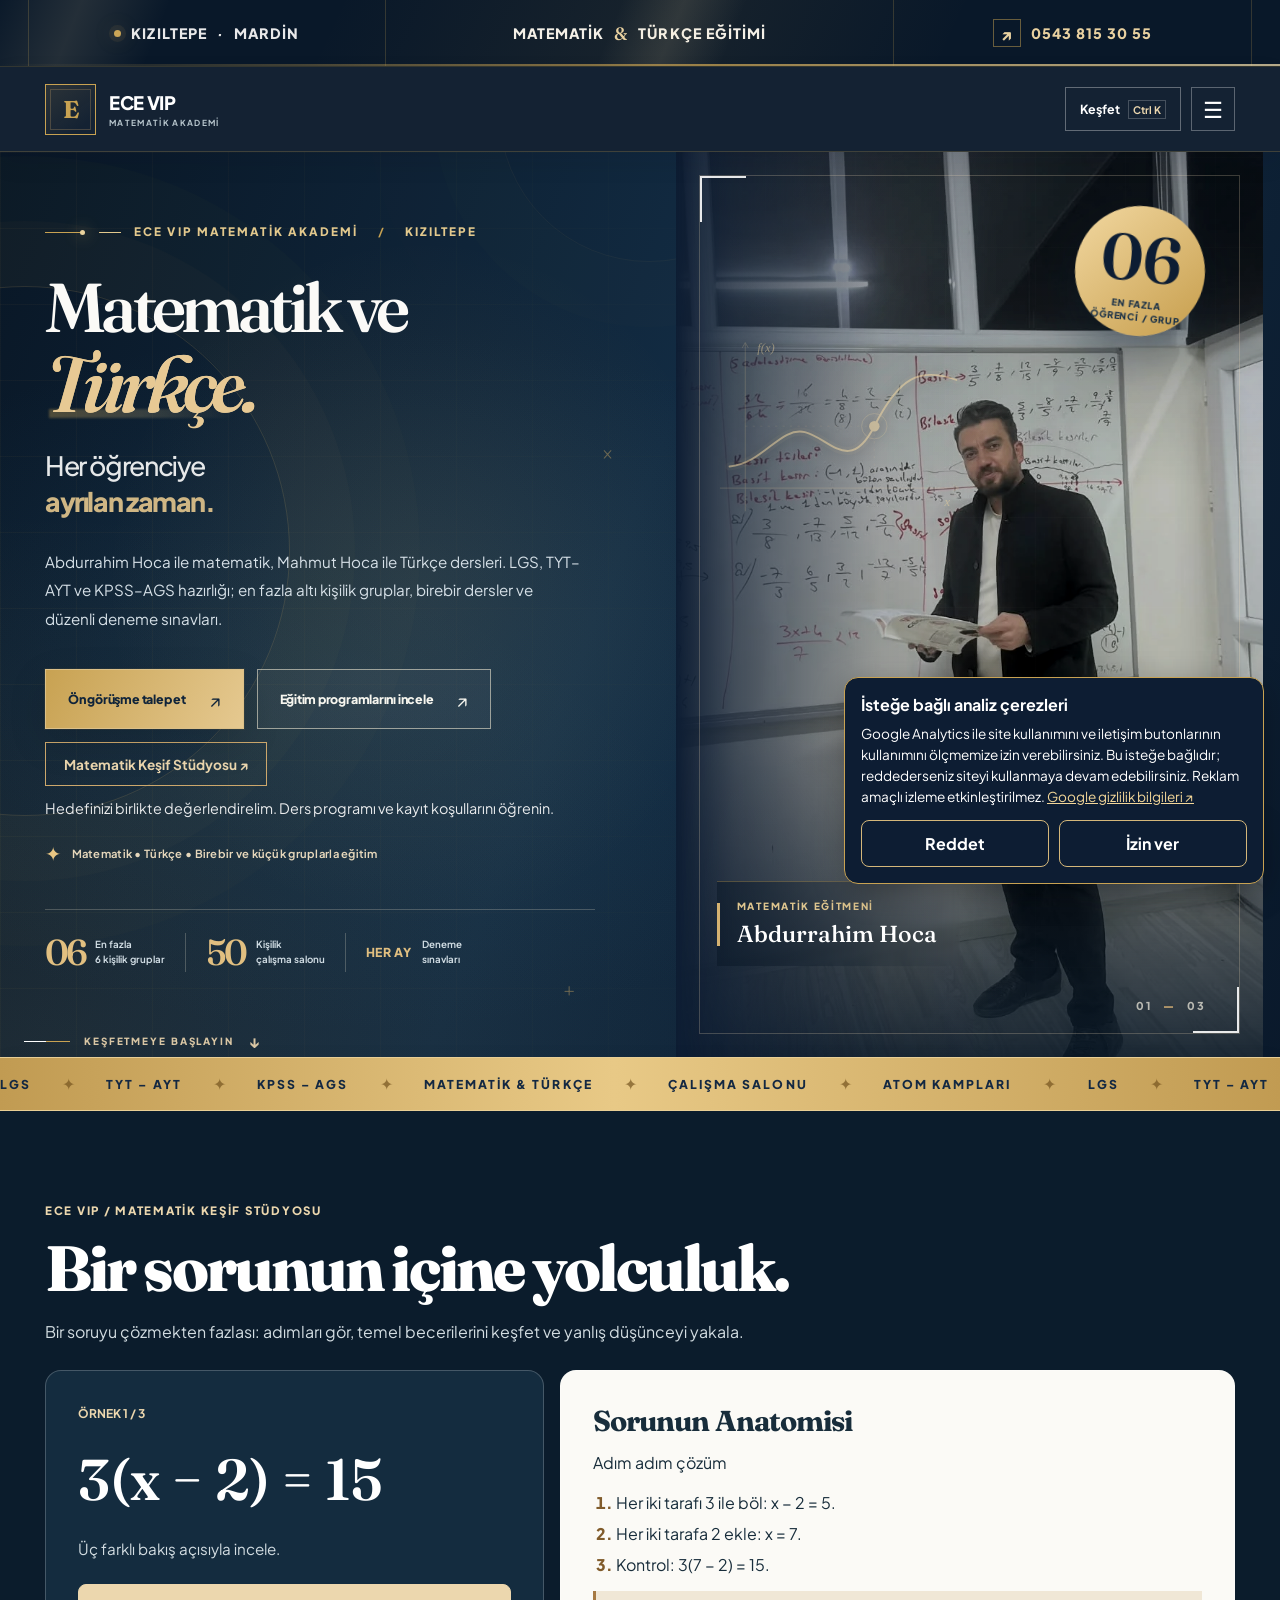
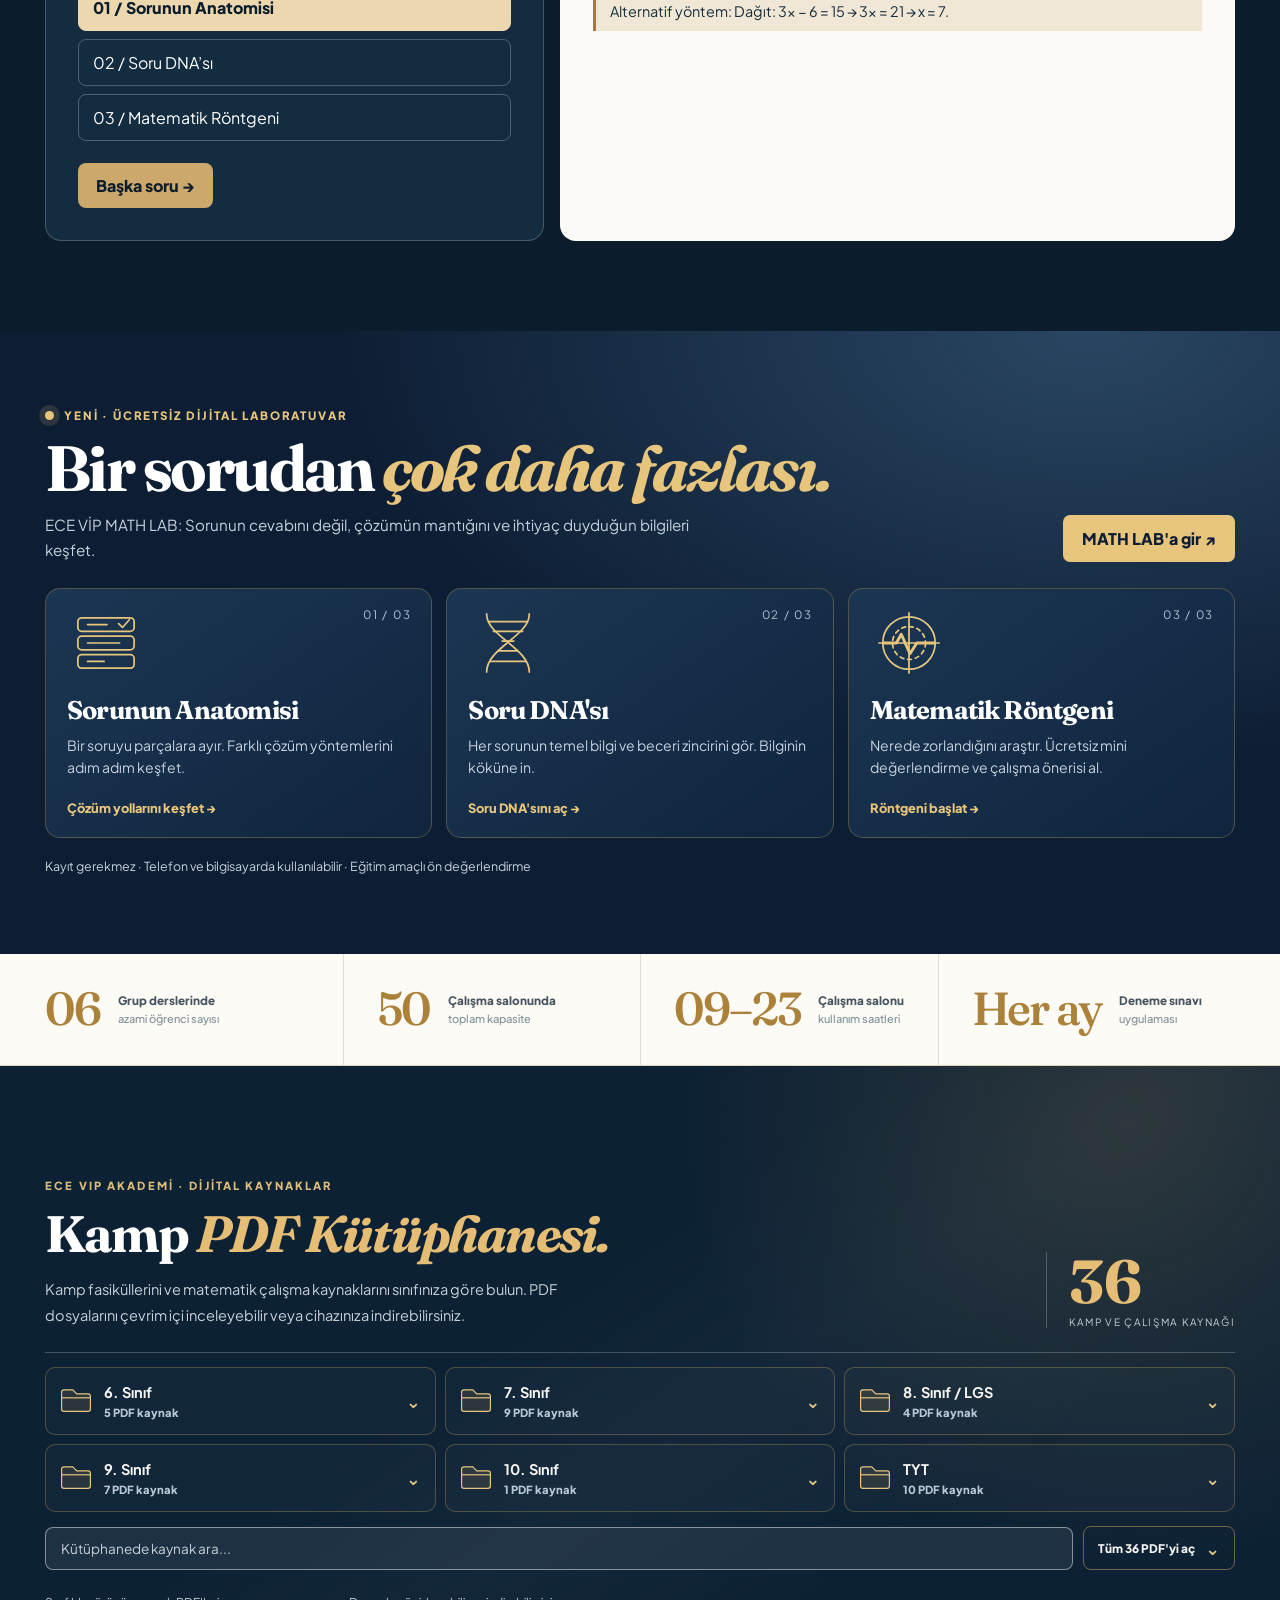
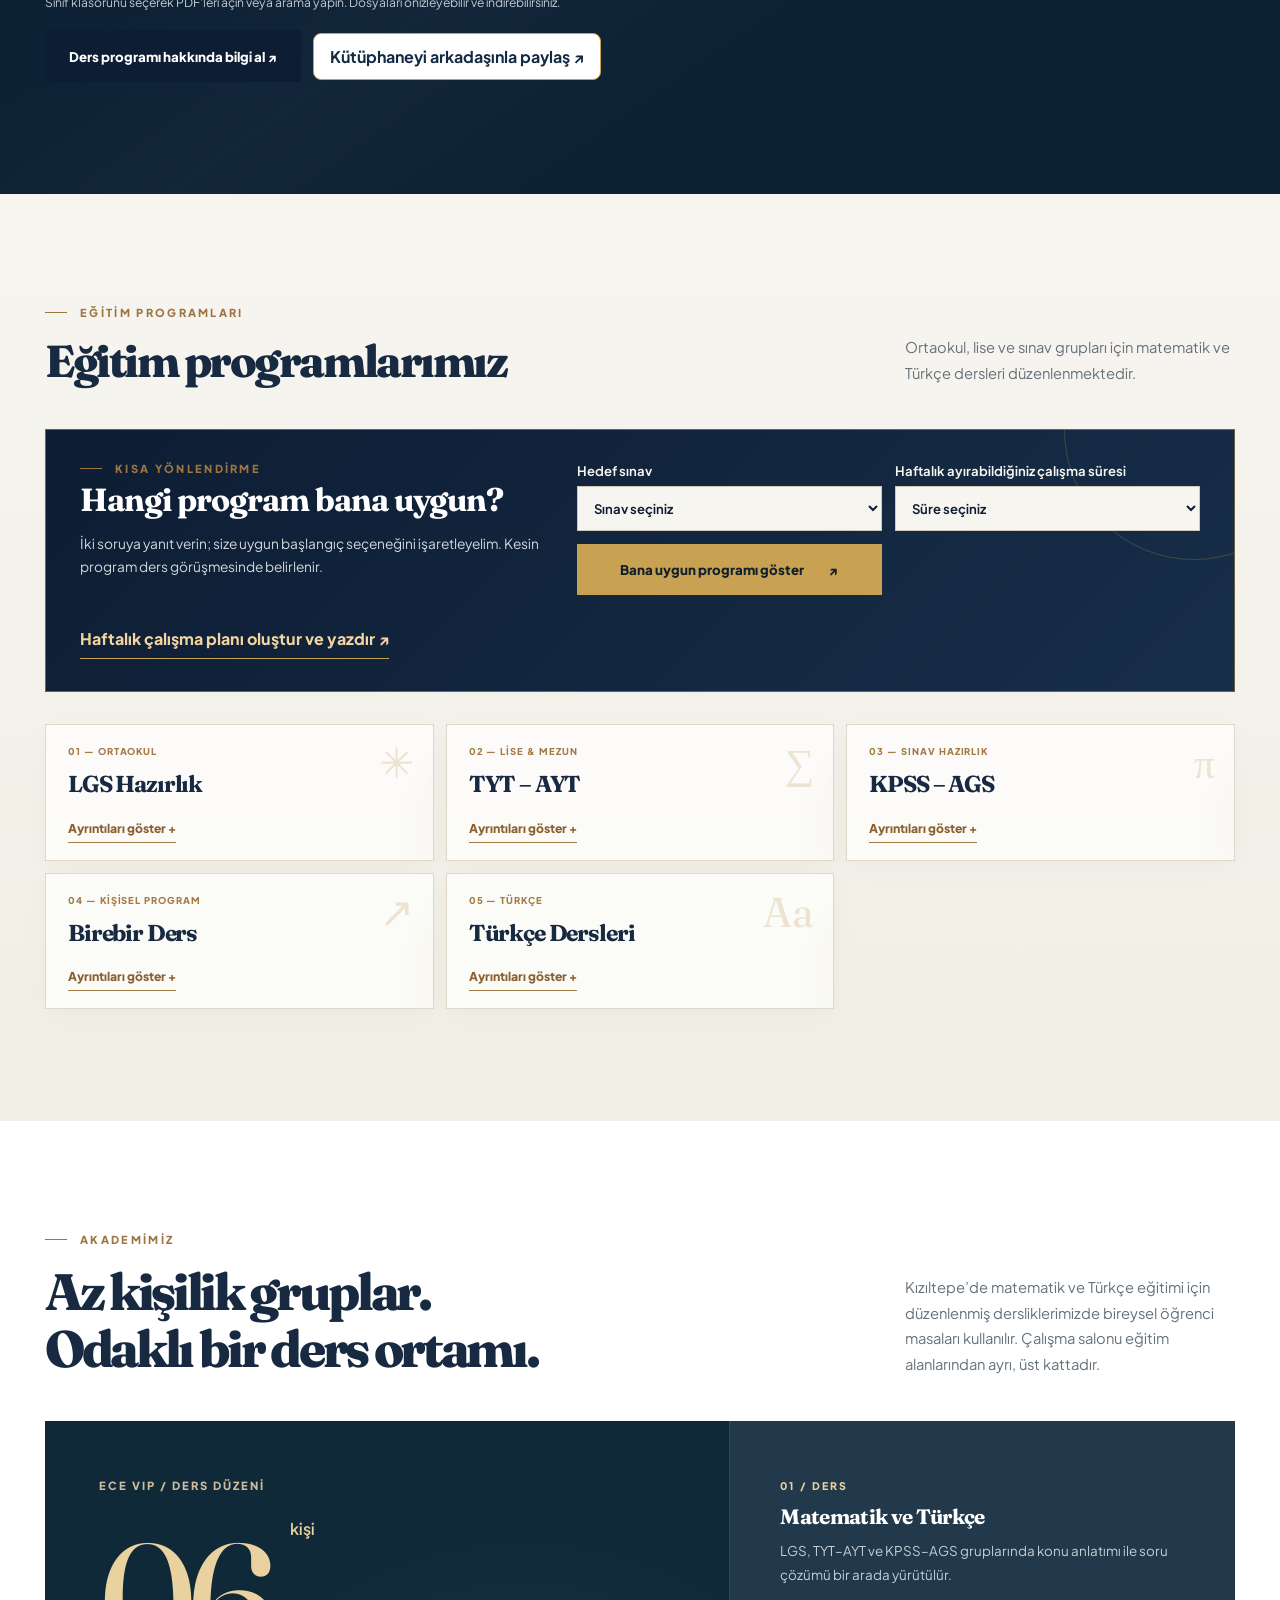
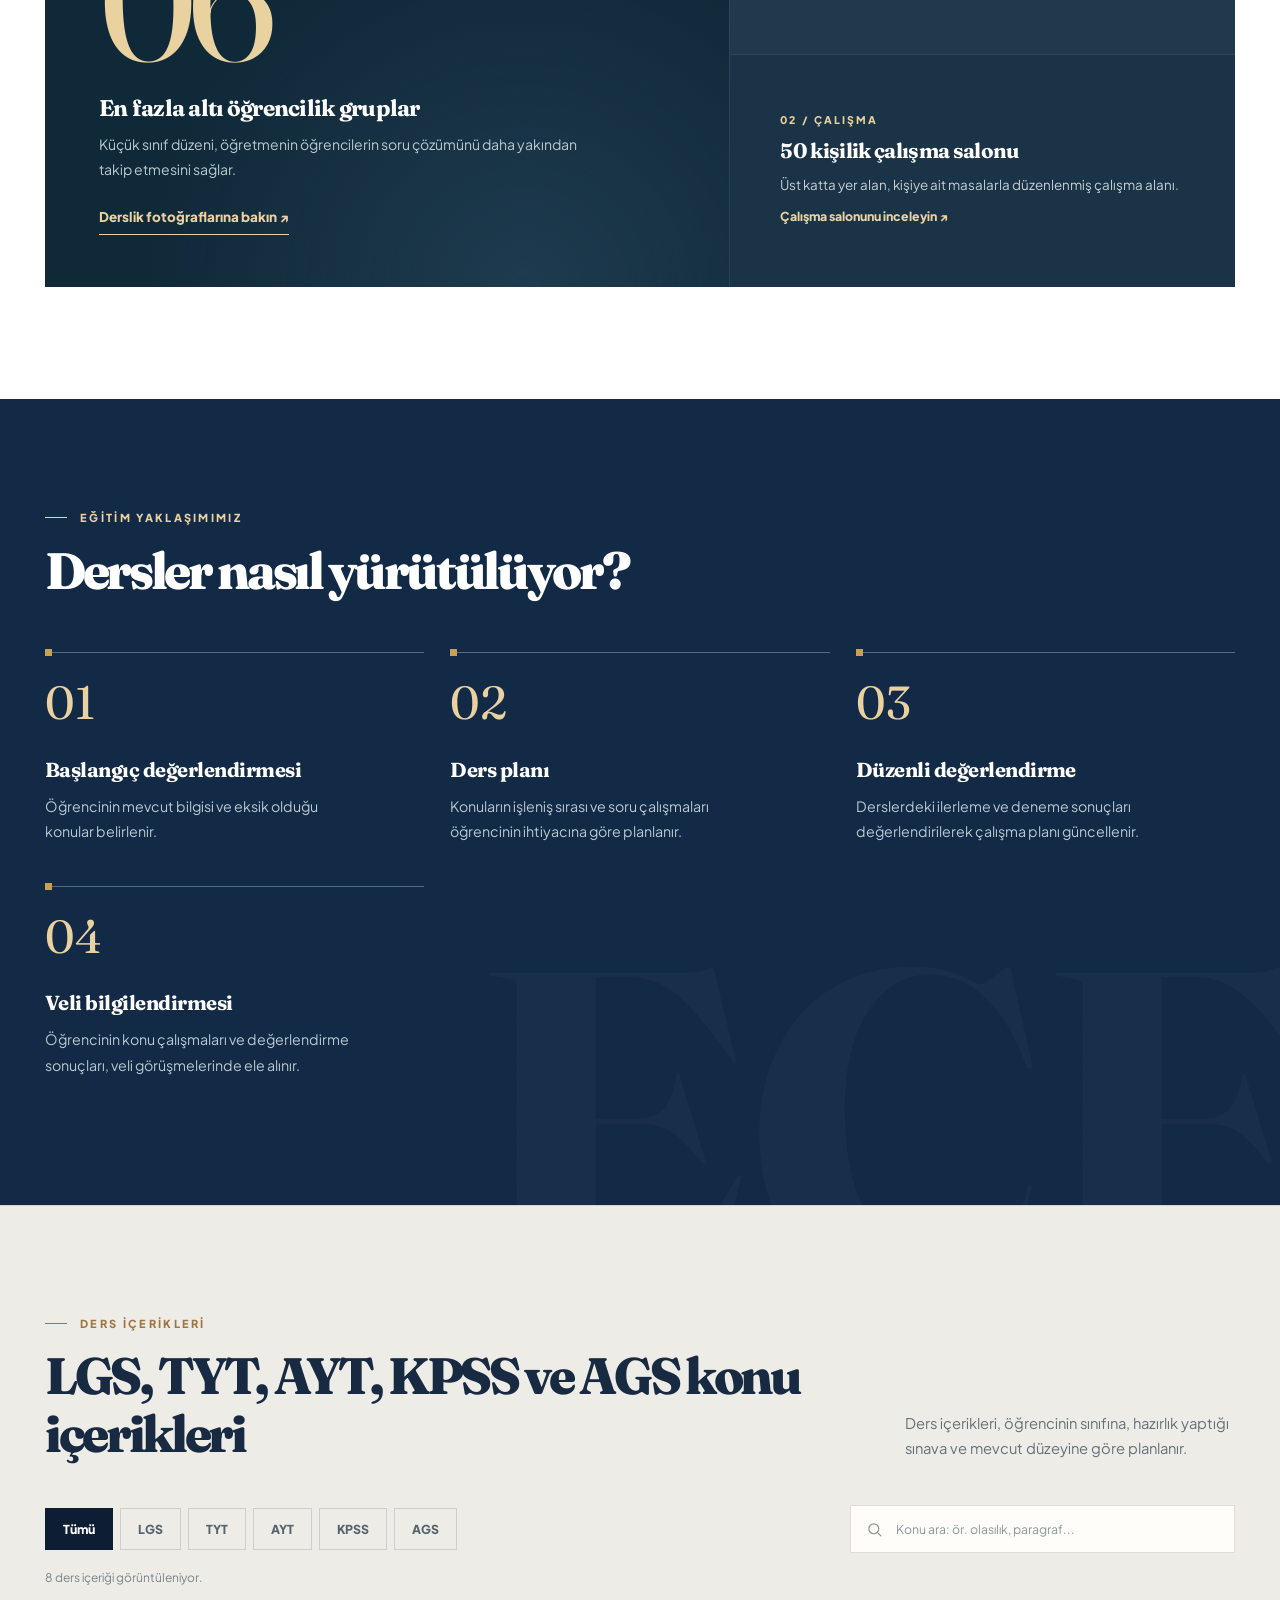
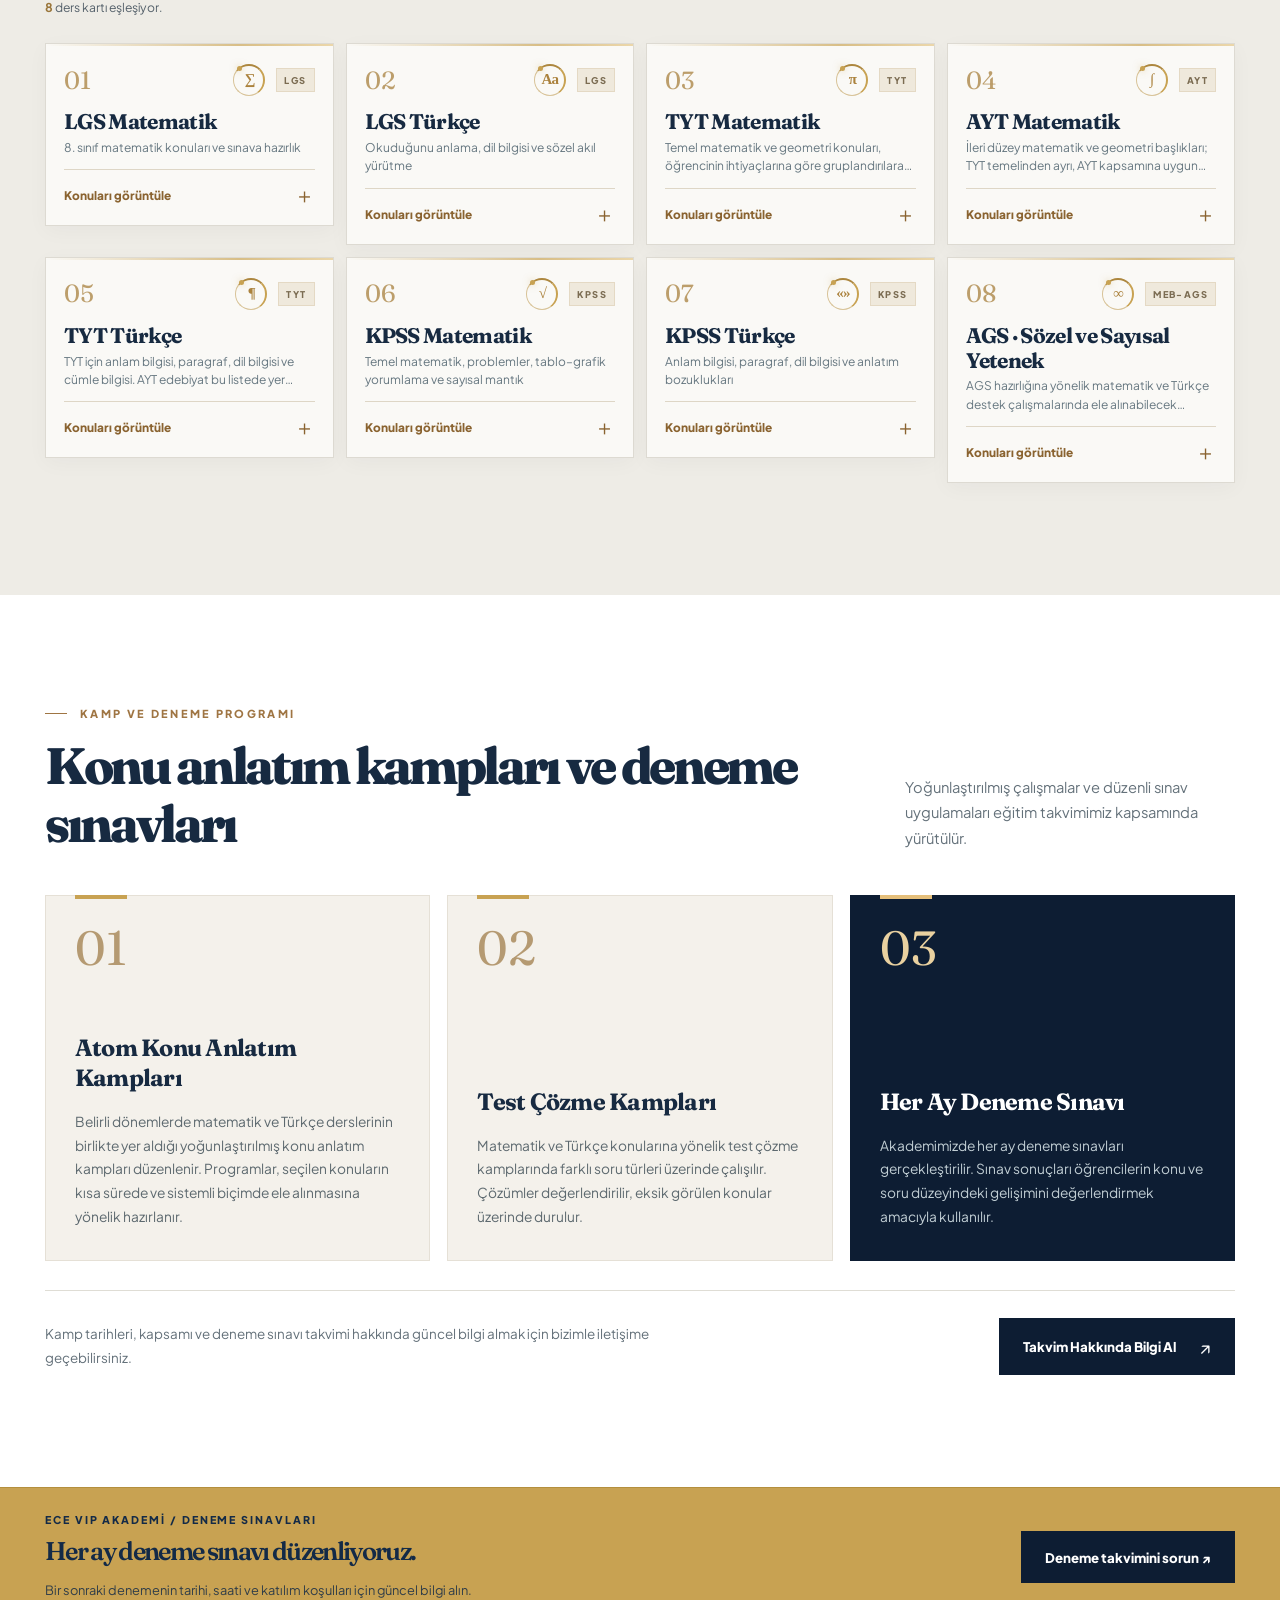
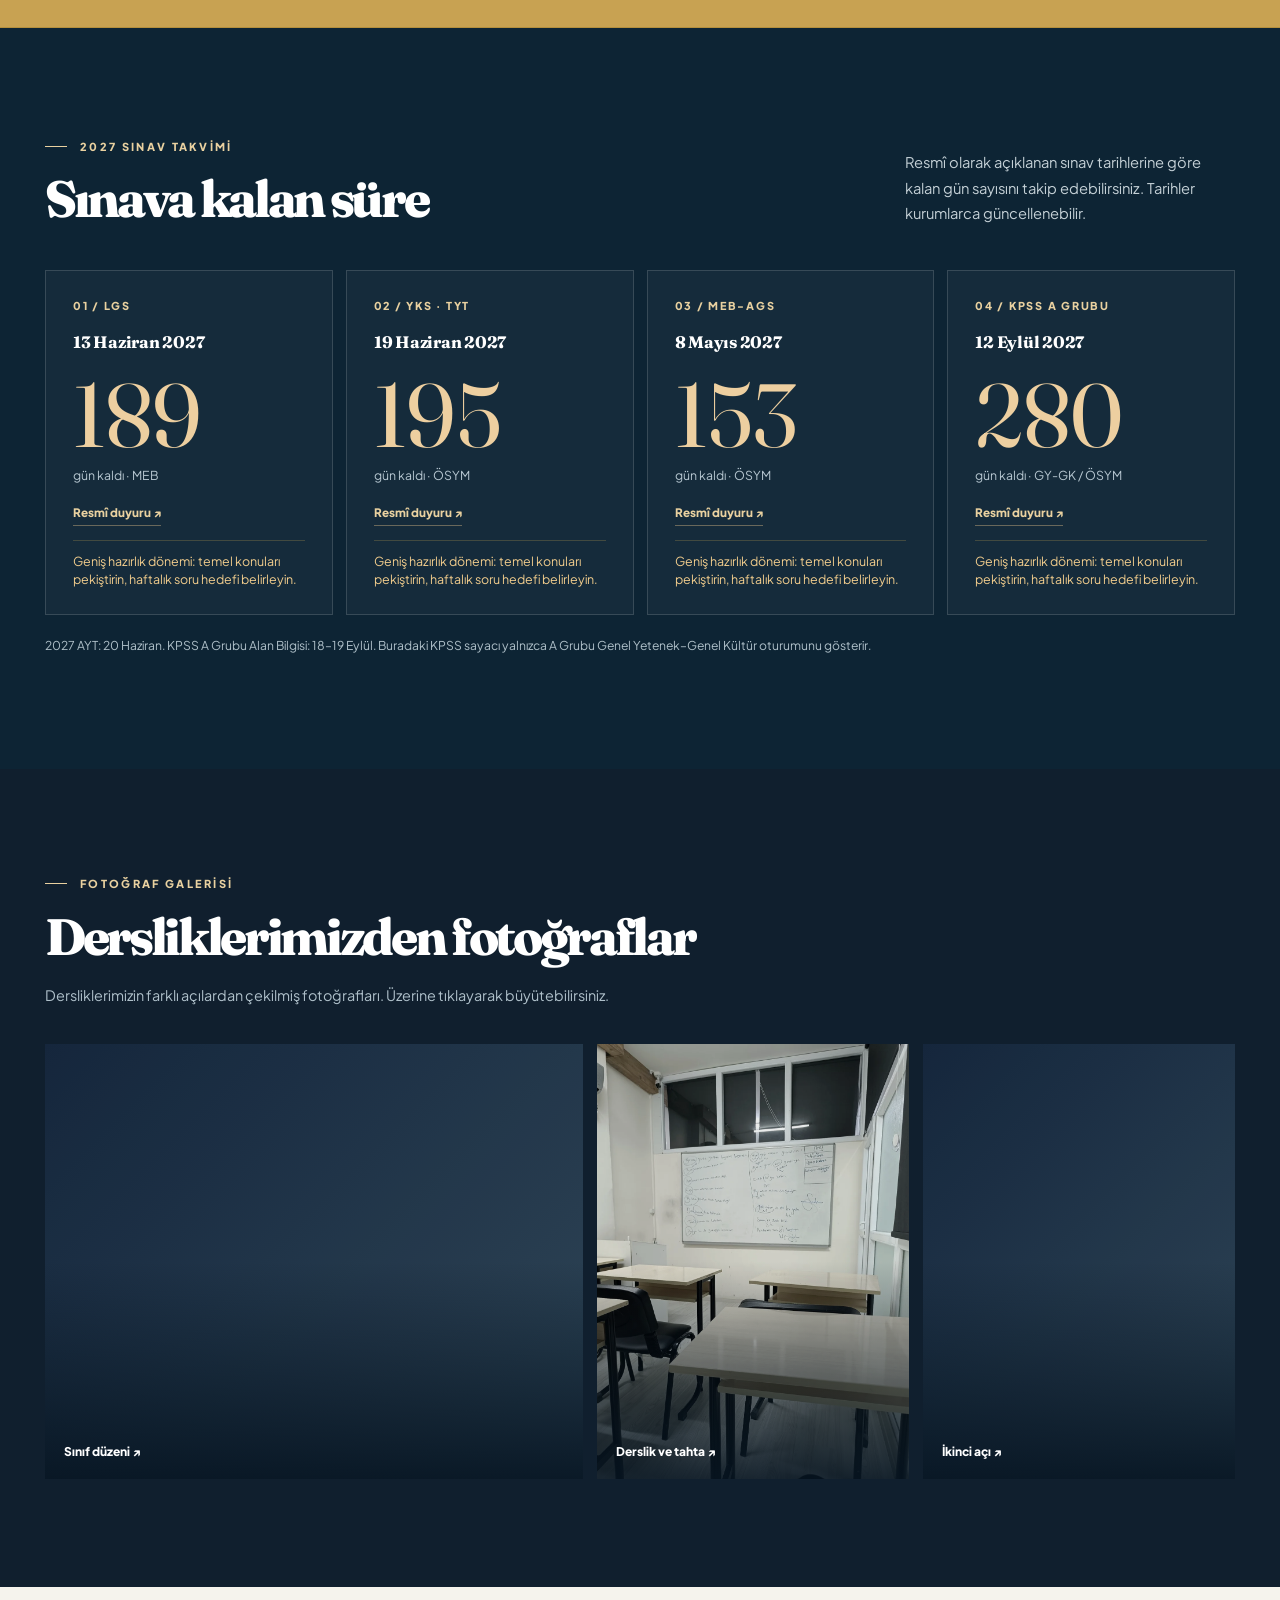
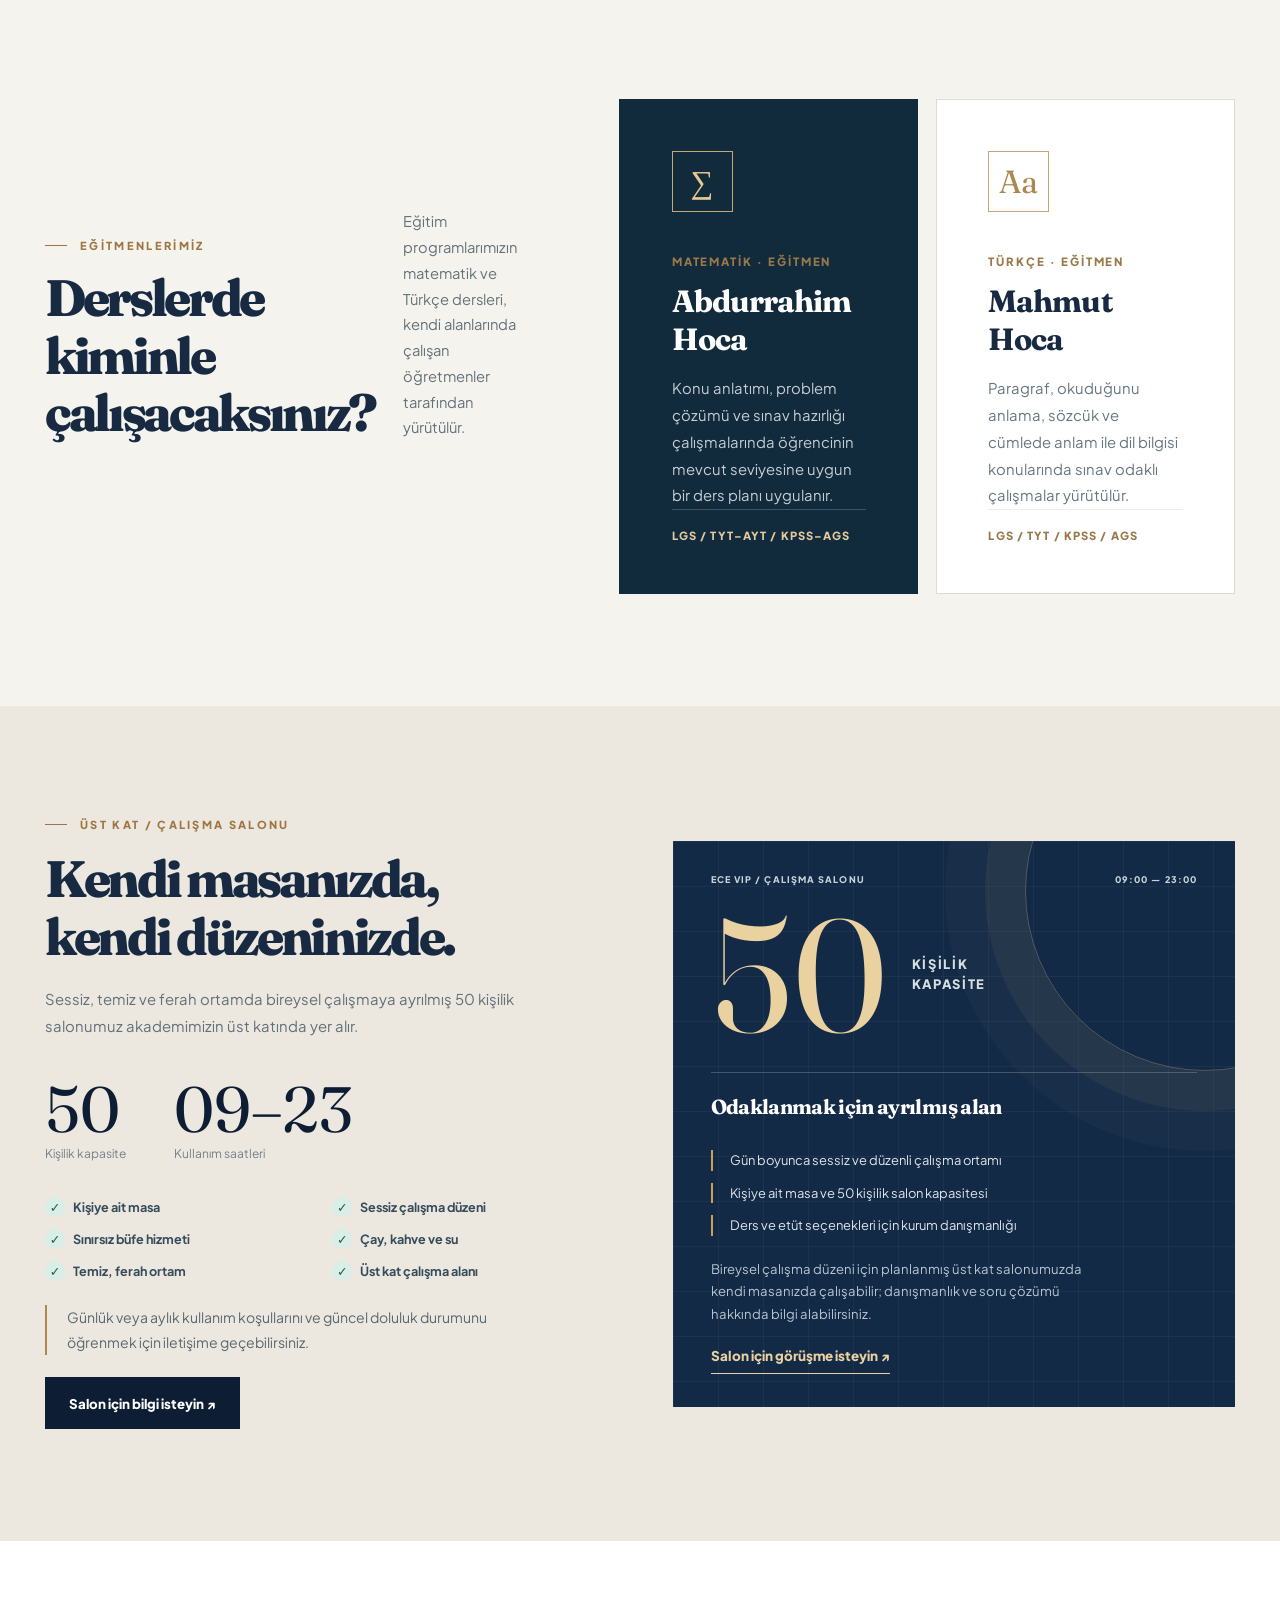
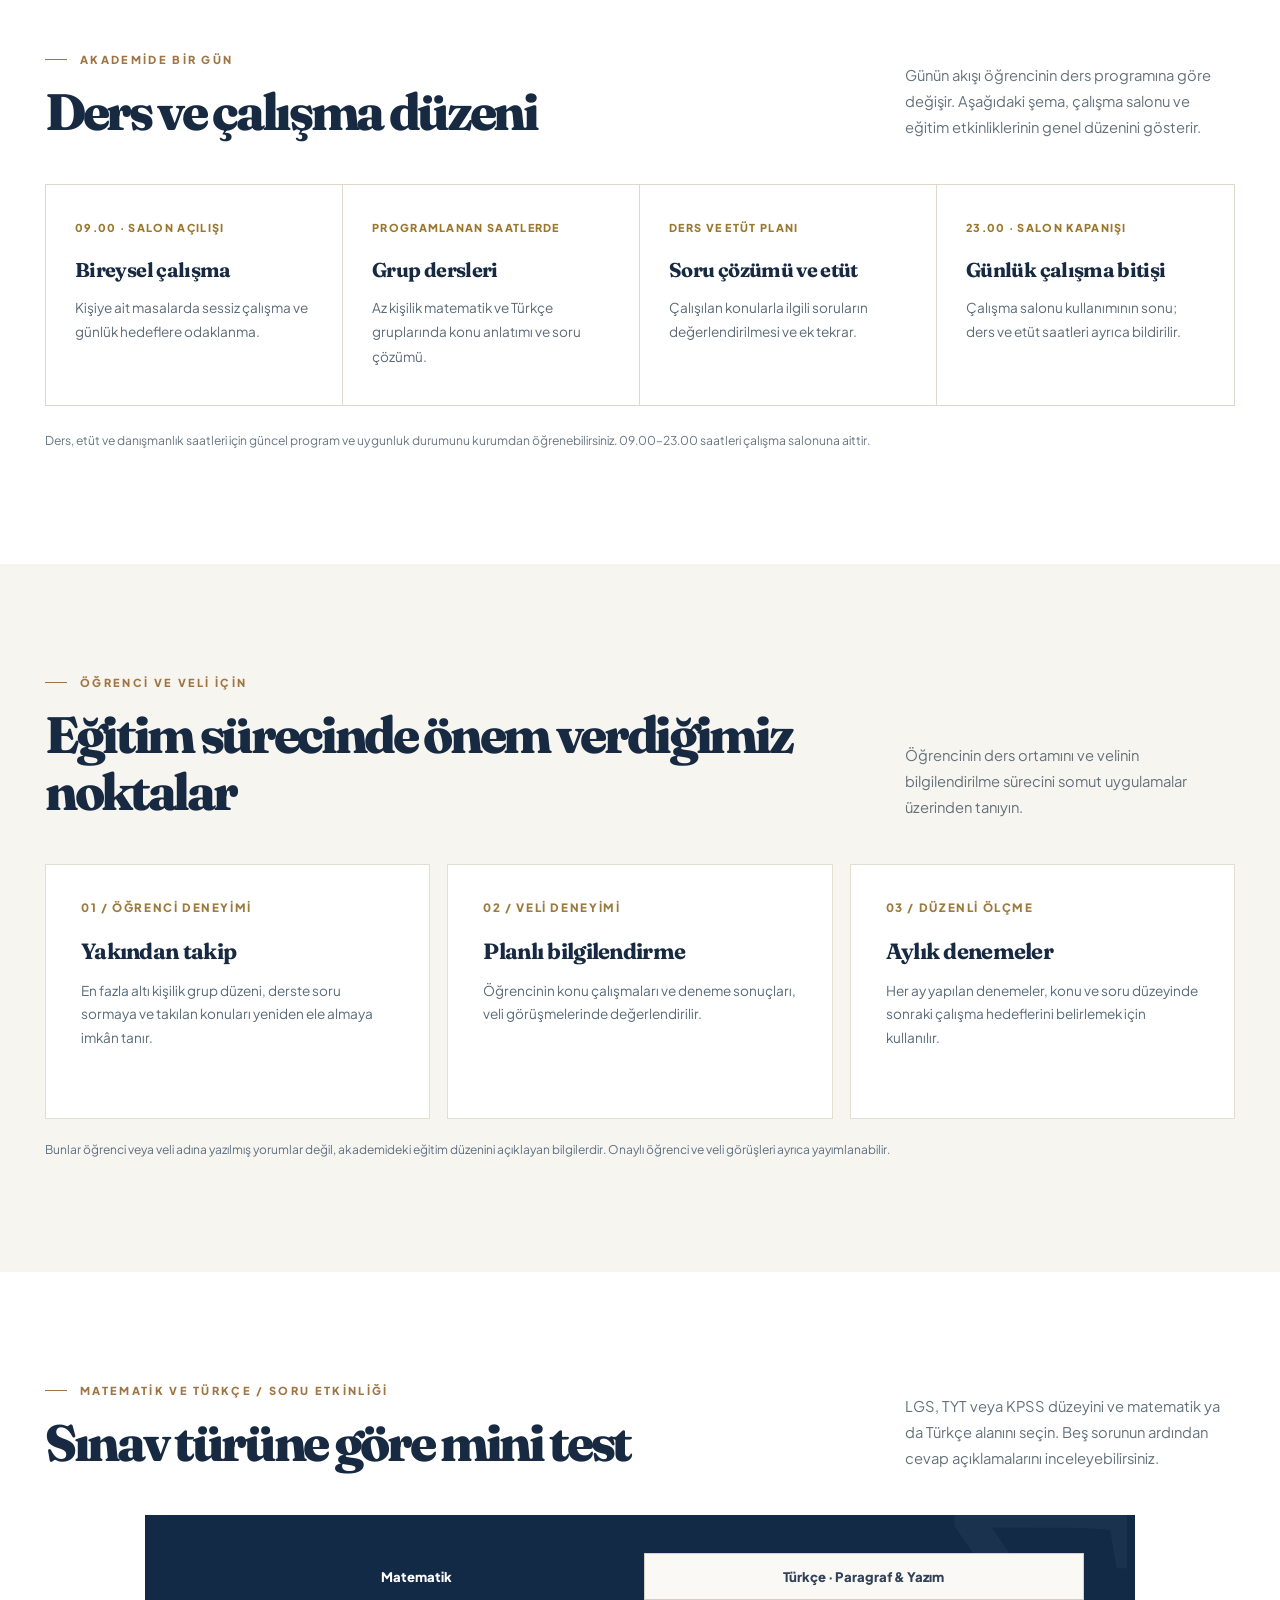
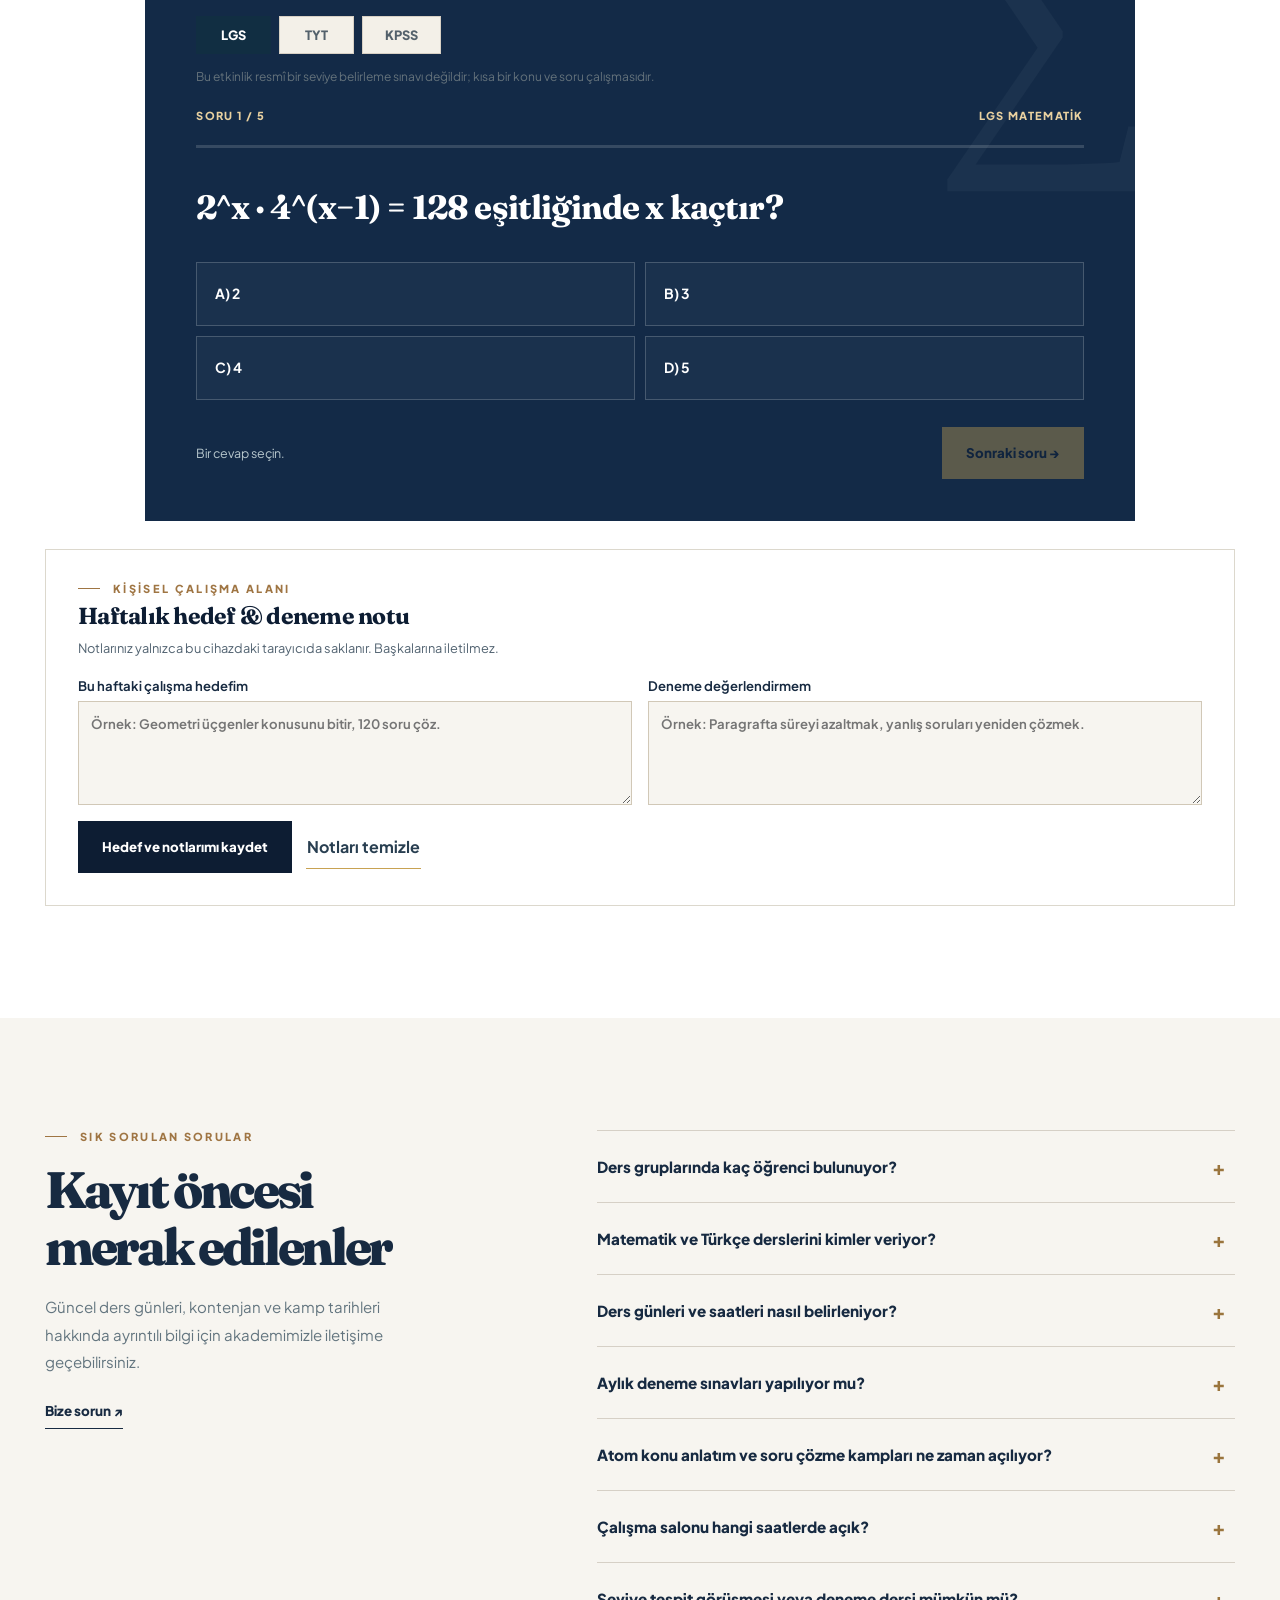
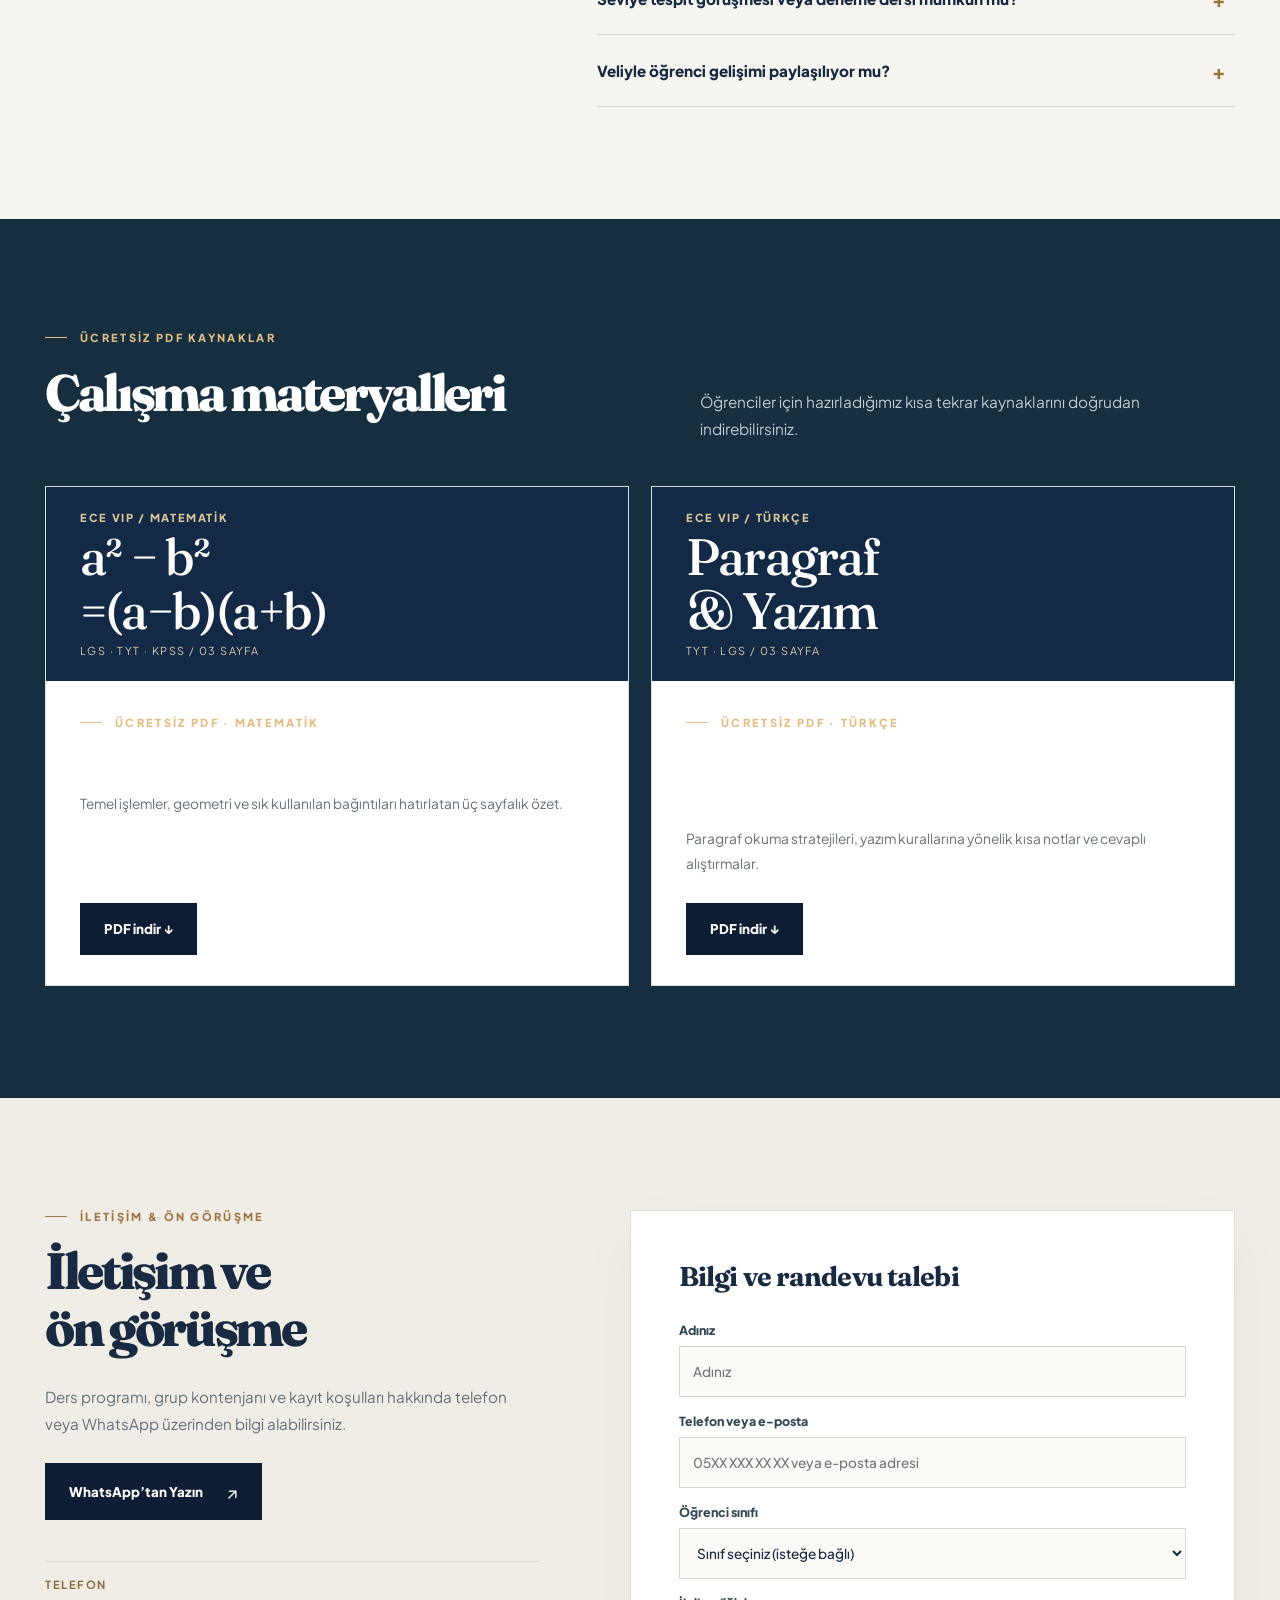
==== commit a117430d: "Configure ECE VIP GA4 measurement ID" ====
--- a/index.html
+++ b/index.html
@@ -17,7 +17,8 @@
 <meta property="og:image:alt" content="ECE VIP Matematik Akademi dersliği"/>
 <meta name="twitter:card" content="summary_large_image"/>
 <link rel="stylesheet" href="./assets/ece-upgrade.css"/>
-<link rel="stylesheet" href="./assets/ece-welcome.css"/>
+<meta name="ece-ga4-id" content="G-6K4KRL1EY3"/>
+<link rel="stylesheet" href="./assets/ece-conversion.css"/>
 </head><body>
 <div aria-hidden="true" class="reading-progress" id="readingProgress"></div>
 <a class="skip-link" href="#mainContent">İçeriğe geç</a>
@@ -31,9 +32,9 @@
 <div class="wrap hero-layout">
 <div class="hero-content">
 <div class="hero-eyebrow-line"><span aria-hidden="true" class="hero-eyebrow-line__rule"></span><span class="eyebrow">ECE VIP MATEMATİK AKADEMİ <b aria-hidden="true">/</b> KIZILTEPE</span></div>
-<h1 class="hero-title ece-welcome-title" id="heroTitle"><span class="hero-lead">Her öğrenci özeldir.</span><span class="hero-serif">Eğitimi de öyle olmalı.</span></h1>
-<p class="hero-description">Kalabalık sınıfların ötesinde, öğrencinin gerçekten fark edildiği bir eğitim deneyimi. Abdurrahim Hoca ile matematik, Mahmut Hoca ile Türkçe; LGS, TYT–AYT ve KPSS–AGS için küçük gruplar ve birebir dersler.</p>
-<div class="hero-actions"><a class="btn btn-gold hero-primary ece-enroll-cta" data-prefill="Seviye tespit görüşmesi" href="#iletisim">Geleceğine bugün yön ver <span aria-hidden="true" class="arrow">↗</span></a><a class="btn btn-outline hero-secondary" href="#neden-ece">Akademimizi yakından tanıyın <span aria-hidden="true" class="arrow">↗</span></a></div><p class="ece-welcome-note">Tanışma görüşmesi için randevu alın; eğitim seçeneklerini birlikte değerlendirelim.</p>
+<h1 class="hero-title" id="heroTitle"><span class="hero-lead">Matematik ve</span><span class="hero-serif">Türkçe.</span><span class="hero-final">Her öğrenciye<br/><em>ayrılan zaman.</em></span></h1>
+<p class="hero-description">Abdurrahim Hoca ile matematik, Mahmut Hoca ile Türkçe dersleri. LGS, TYT–AYT ve KPSS–AGS hazırlığı; en fazla altı kişilik gruplar, birebir dersler ve düzenli deneme sınavları.</p>
+<div class="hero-actions"><a class="btn btn-gold hero-primary" href="#contactForm">Ön görüşme talep et <span aria-hidden="true" class="arrow">↗</span></a><a class="btn btn-outline hero-secondary" href="#programlar">Eğitim programlarını incele <span aria-hidden="true" class="arrow">↗</span></a></div><p class="ece-hero-note">Hedefinizi birlikte değerlendirelim. Ders programı ve kayıt koşullarını öğrenin.</p>
 <div class="hero-trustline"><span aria-hidden="true" class="hero-trustline-star">✦</span><span>Matematik • Türkçe • Birebir ve küçük gruplarla eğitim</span></div>
 <div aria-label="Eğitim hakkında bilgiler" class="hero-insights"><a class="hero-insight" href="#hakkimizda"><b>06</b><span>En fazla<br/>6 kişilik gruplar</span></a><span aria-hidden="true" class="insight-divider"></span><a class="hero-insight" href="#calisma-salonu"><b>50</b><span>Kişilik<br/>çalışma salonu</span></a><span aria-hidden="true" class="insight-divider"></span><a class="hero-insight insight-word" href="#sinav-takvimi"><b>HER AY</b><span>Deneme<br/>sınavları</span></a></div>
 </div>
@@ -52,25 +53,9 @@
 <div aria-hidden="true" class="hero-photo-index">01 <span>—</span> 03</div>
 </div>
 </div>
-<a aria-label="Akademinin farkını keşfet" class="hero-scroll-cue" href="#neden-ece"><span aria-hidden="true" class="hero-scroll-cue__line"></span><span>KEŞFETMEYE BAŞLAYIN</span><span aria-hidden="true">↓</span></a>
+<a aria-label="Eğitim programlarına kaydır" class="hero-scroll-cue" href="#programlar"><span aria-hidden="true" class="hero-scroll-cue__line"></span><span>KEŞFETMEYE BAŞLAYIN</span><span aria-hidden="true">↓</span></a>
 <div aria-label="Eğitim alanları" class="hero-marquee"><div class="hero-marquee-inner"><div class="hero-marquee-group"><span>LGS</span><i>✦</i><span>TYT – AYT</span><i>✦</i><span>KPSS – AGS</span><i>✦</i><span>MATEMATİK &amp; TÜRKÇE</span><i>✦</i><span>ÇALIŞMA SALONU</span><i>✦</i><span>ATOM KAMPLARI</span><i>✦</i></div><div aria-hidden="true" class="hero-marquee-group"><span>LGS</span><i>✦</i><span>TYT – AYT</span><i>✦</i><span>KPSS – AGS</span><i>✦</i><span>MATEMATİK &amp; TÜRKÇE</span><i>✦</i><span>ÇALIŞMA SALONU</span><i>✦</i><span>ATOM KAMPLARI</span><i>✦</i></div></div></div>
 </section>
-<section class="ece-difference" id="neden-ece" aria-labelledby="ece-difference-title">
-<div class="wrap ece-difference-wrap">
-<header class="ece-difference-header"><p class="ece-diff-kicker"><span aria-hidden="true"></span> NEDEN ECE VİP AKADEMİ?</p><h2 id="ece-difference-title">Kalabalıkta kaybolmayın.<br/><em>Fark edildiğiniz bir yerde öğrenin.</em></h2><p>Bir sınıfın mevcudu, soru sorma ve bireysel geri bildirim için ayrılabilecek zamanı etkiler. Küçük grupların farkını kendiniz görün.</p></header>
-<div class="ece-comparison">
-<div class="ece-class-main">
-<div class="ece-class-top"><div><p class="ece-diff-kicker">FARKI KENDİNİZ GÖRÜN</p><h3>Bir sınıfta sadece bir sayı mısınız?</h3></div><span class="ece-class-tag">TEMSİLİ KARŞILAŞTIRMA</span></div>
-<div class="ece-class-switch" role="group" aria-label="Sınıf karşılaştırması" hidden><button type="button" data-ece-class="30" aria-controls="ece-class-30" aria-pressed="true">30 kişilik sınıf</button><button type="button" data-ece-class="6" aria-controls="ece-class-6" aria-pressed="false">ECE VİP · 6 kişi</button></div>
-<div class="ece-classrooms">
-<div class="ece-classroom ece-classroom-large" id="ece-class-30"><div class="ece-board" aria-hidden="true">MATEMATİK <span>f(x) · π · ∑</span></div><div class="ece-seats ece-seats-30" role="img" aria-label="30 öğrencilik örnek sınıf düzeni"><span class="ece-seat" style="--ece-seat-i:0"><span class="ece-person"></span></span><span class="ece-seat" style="--ece-seat-i:1"><span class="ece-person"></span></span><span class="ece-seat" style="--ece-seat-i:2"><span class="ece-person"></span></span><span class="ece-seat" style="--ece-seat-i:3"><span class="ece-person"></span></span><span class="ece-seat" style="--ece-seat-i:4"><span class="ece-person"></span></span><span class="ece-seat" style="--ece-seat-i:5"><span class="ece-person"></span></span><span class="ece-seat" style="--ece-seat-i:6"><span class="ece-person"></span></span><span class="ece-seat" style="--ece-seat-i:7"><span class="ece-person"></span></span><span class="ece-seat" style="--ece-seat-i:8"><span class="ece-person"></span></span><span class="ece-seat" style="--ece-seat-i:9"><span class="ece-person"></span></span><span class="ece-seat" style="--ece-seat-i:10"><span class="ece-person"></span></span><span class="ece-seat" style="--ece-seat-i:11"><span class="ece-person"></span></span><span class="ece-seat" style="--ece-seat-i:12"><span class="ece-person"></span></span><span class="ece-seat" style="--ece-seat-i:13"><span class="ece-person"></span></span><span class="ece-seat" style="--ece-seat-i:14"><span class="ece-person"></span></span><span class="ece-seat" style="--ece-seat-i:15"><span class="ece-person"></span></span><span class="ece-seat" style="--ece-seat-i:16"><span class="ece-person"></span></span><span class="ece-seat" style="--ece-seat-i:17"><span class="ece-person"></span></span><span class="ece-seat" style="--ece-seat-i:18"><span class="ece-person"></span></span><span class="ece-seat" style="--ece-seat-i:19"><span class="ece-person"></span></span><span class="ece-seat" style="--ece-seat-i:20"><span class="ece-person"></span></span><span class="ece-seat" style="--ece-seat-i:21"><span class="ece-person"></span></span><span class="ece-seat" style="--ece-seat-i:22"><span class="ece-person"></span></span><span class="ece-seat" style="--ece-seat-i:23"><span class="ece-person"></span></span><span class="ece-seat" style="--ece-seat-i:24"><span class="ece-person"></span></span><span class="ece-seat" style="--ece-seat-i:25"><span class="ece-person"></span></span><span class="ece-seat" style="--ece-seat-i:26"><span class="ece-person"></span></span><span class="ece-seat" style="--ece-seat-i:27"><span class="ece-person"></span></span><span class="ece-seat" style="--ece-seat-i:28"><span class="ece-person"></span></span><span class="ece-seat" style="--ece-seat-i:29"><span class="ece-person"></span></span></div><p class="ece-class-message"><strong>30 öğrenci. Bir öğretmen.</strong><span>Kalabalık bir sınıfın temsili görünümü.</span></p></div>
-<div class="ece-classroom ece-classroom-small" id="ece-class-6"><div class="ece-board" aria-hidden="true">ECE VİP <span>f(x) · π · ∑</span></div><div class="ece-seats ece-seats-6" role="img" aria-label="En fazla altı öğrencilik ECE VİP sınıf düzeninin temsili görünümü"><span class="ece-seat" style="--ece-seat-i:0"><span class="ece-person"></span></span><span class="ece-seat" style="--ece-seat-i:1"><span class="ece-person"></span></span><span class="ece-seat" style="--ece-seat-i:2"><span class="ece-person"></span></span><span class="ece-seat" style="--ece-seat-i:3"><span class="ece-person"></span></span><span class="ece-seat" style="--ece-seat-i:4"><span class="ece-person"></span></span><span class="ece-seat" style="--ece-seat-i:5"><span class="ece-person"></span></span></div><p class="ece-class-message"><strong>En fazla 6 öğrenci. Her öğrenci önemli.</strong><span>Daha çok soru sorma ve bireysel geri bildirim alma fırsatı.</span></p></div>
-</div><p class="ece-sr-only" id="ece-class-status" role="status"></p><p class="ece-class-disclaimer">30 kişilik sınıf örnek amaçlıdır; başka bir kurumu temsil etmez. Görselleştirme temsili olup bireysel öğrenme sonuçlarını garanti etmez.</p></div>
-<div class="ece-class-story"><p class="ece-diff-kicker">GERÇEK AKADEMİ ORTAMI</p><figure><img src="./assets/ece-photos/p1.webp" alt="ECE VİP Akademi'nin altı kişilik dersliği" width="1365" height="850" loading="lazy" decoding="async"/><figcaption>Akademimizin gerçek dersliği</figcaption></figure><h3>Daha az öğrenci.<br/><em>Daha fazla soru sorma fırsatı.</em></h3><p>Öğretmenin öğrenciyi tanıyabileceği, öğrencinin de kendini ifade edebileceği bir ortam.</p><a class="ece-diff-link" href="#galeri">Gerçek dersliklerimizi görün <span aria-hidden="true">↗</span></a></div>
-</div>
-<div class="ece-diff-cards"><article class="ece-diff-card"><div class="ece-diff-card-head"><svg aria-hidden="true" viewBox="0 0 24 24" fill="none" stroke="currentColor" stroke-width="1.5" stroke-linecap="round" stroke-linejoin="round"><path d="M4 19v-2a4 4 0 0 1 4-4h4a4 4 0 0 1 4 4v2 M10 3a4 4 0 1 0 0 8 4 4 0 0 0 0-8 M17 8a3 3 0 0 1 0 6 M18 15a4 4 0 0 1 3 4"/></svg><span>01</span></div><h3>Kalabalıkta kaybolmayın.</h3><p>En fazla 6 kişilik eğitim grupları.</p><a href="#programlar" class="ece-diff-link">Programları incele <span aria-hidden="true">↗</span></a></article><article class="ece-diff-card"><div class="ece-diff-card-head"><svg aria-hidden="true" viewBox="0 0 24 24" fill="none" stroke="currentColor" stroke-width="1.5" stroke-linecap="round" stroke-linejoin="round"><path d="M12 2a10 10 0 1 0 0 20 10 10 0 0 0 0-20 M12 6a6 6 0 1 0 0 12 6 6 0 0 0 0-12 M12 10a2 2 0 1 0 0 4 2 2 0 0 0 0-4"/></svg><span>02</span></div><h3>Eksiklerinizi keşfedin.</h3><p>Seviyenize ve ihtiyaçlarınıza uygun eğitim seçenekleri.</p><a href="#seviye-testi" class="ece-diff-link">Seviyeni keşfet <span aria-hidden="true">↗</span></a></article><article class="ece-diff-card"><div class="ece-diff-card-head"><svg aria-hidden="true" viewBox="0 0 24 24" fill="none" stroke="currentColor" stroke-width="1.5" stroke-linecap="round" stroke-linejoin="round"><path d="M3 4h6a3 3 0 0 1 3 3v14a4 4 0 0 0-4-3H3z M21 4h-6a3 3 0 0 0-3 3v14a4 4 0 0 1 4-3h5z"/></svg><span>03</span></div><h3>Ders bitince eğitim bitmez.</h3><p>50 kişilik çalışma salonu.</p><a href="#calisma-salonu" class="ece-diff-link">Salonu keşfet <span aria-hidden="true">↗</span></a></article><article class="ece-diff-card"><div class="ece-diff-card-head"><svg aria-hidden="true" viewBox="0 0 24 24" fill="none" stroke="currentColor" stroke-width="1.5" stroke-linecap="round" stroke-linejoin="round"><path d="M3 3v18h18 M6 15l5-5 4 3 6-7"/></svg><span>04</span></div><h3>Gelişiminizi takip edin.</h3><p>Her ay düzenlenen deneme sınavları.</p><a href="#sinav-takvimi" class="ece-diff-link">Takvimi incele <span aria-hidden="true">↗</span></a></article></div>
-<div class="ece-difference-bottom"><p><strong>Farkı yerinde görün.</strong> Akademimize gelin, öğretmenlerimizle tanışın.</p><a class="btn btn-gold ece-enroll-cta" data-prefill="Seviye tespit görüşmesi" href="#iletisim">Tanışma randevusu al <span aria-hidden="true">↗</span></a></div>
-</div></section>
 <section class="section" id="matematik-lab" aria-labelledby="ml-title"><div class="wrap"><div class="ml-head"><div><div class="ml-kicker">YENİ · ÜCRETSİZ DİJİTAL LABORATUVAR</div><h2 id="ml-title">Bir sorudan <em>çok daha fazlası.</em></h2><p>ECE VİP MATH LAB: Sorunun cevabını değil, çözümün mantığını ve ihtiyaç duyduğun bilgileri keşfet.</p></div><a class="ml-all" href="math-lab.html">MATH LAB'a gir ↗</a></div><div class="ml-grid"><a class="ml-card" href="math-lab.html#anatomy"><span class="ml-index">01 / 03</span><svg class="ml-icon" viewBox="0 0 78 68" fill="none" stroke="currentColor" stroke-width="1.8" stroke-linecap="round" stroke-linejoin="round" aria-hidden="true"><rect x="10" y="8" width="58" height="14" rx="4"/><rect x="10" y="27" width="58" height="14" rx="4"/><rect x="10" y="46" width="58" height="14" rx="4"/><path d="M20 15h20m-20 19h33m-33 19h17"/><path class="ml-animated" d="m52 14 4 4 7-8"/></svg><h3>Sorunun Anatomisi</h3><p>Bir soruyu parçalara ayır. Farklı çözüm yöntemlerini adım adım keşfet.</p><span class="ml-cta">Çözüm yollarını keşfet →</span></a><a class="ml-card" href="math-lab.html#dna"><span class="ml-index">02 / 03</span><svg class="ml-icon" viewBox="0 0 78 68" fill="none" stroke="currentColor" stroke-width="1.8" stroke-linecap="round" stroke-linejoin="round" aria-hidden="true"><path class="ml-animated" d="M18 4C18 27 62 39 62 64M62 4C62 27 18 39 18 64"/><path d="M20 12h40M25 22h30M34 32h12M30 42h20M22 53h36"/></svg><h3>Soru DNA'sı</h3><p>Her sorunun temel bilgi ve beceri zincirini gör. Bilginin köküne in.</p><span class="ml-cta">Soru DNA'sını aç →</span></a><a class="ml-card" href="math-lab.html#scan"><span class="ml-index">03 / 03</span><svg class="ml-icon" viewBox="0 0 78 68" fill="none" stroke="currentColor" stroke-width="1.8" stroke-linecap="round" stroke-linejoin="round" aria-hidden="true"><circle cx="39" cy="34" r="27"/><circle cx="39" cy="34" r="17" stroke-dasharray="4 4"/><path d="M39 3v62M8 34h62"/><path class="ml-animated" d="M13 34h13l5-9 9 20 7-11h18" stroke-width="3"/></svg><h3>Matematik Röntgeni</h3><p>Nerede zorlandığını araştır. Ücretsiz mini değerlendirme ve çalışma önerisi al.</p><span class="ml-cta">Röntgeni başlat →</span></a></div><p class="ml-foot">Kayıt gerekmez · Telefon ve bilgisayarda kullanılabilir · Eğitim amaçlı ön değerlendirme</p></div></section>
 
 <aside aria-label="Akademi hakkında kısa bilgiler" class="fact-rail"><div class="wrap fact-rail-inner">
@@ -93,7 +78,7 @@
 <button class="lib-tab lib-folder" type="button" data-lib-filter="tyt" aria-expanded="false" aria-controls="libResults"><svg viewBox="0 0 40 32" width="40" height="32" fill="none" aria-hidden="true"><path d="M2 8V5a3 3 0 0 1 3-3h11l5 5h14a3 3 0 0 1 3 3v16a3 3 0 0 1-3 3H5a3 3 0 0 1-3-3V8Z" fill="#c8a25222" stroke="currentColor" stroke-width="1.5"/><path d="M2 12h36" stroke="currentColor" stroke-width="1.5"/></svg><span><strong>TYT</strong><small>10 PDF kaynak</small></span><span class="lib-arrow" aria-hidden="true">⌄</span></button>
 </div><div class="lib-search-row"><label class="lib-search"><span class="sr-only">Kamp PDF'lerinde ara</span><input id="libSearch" type="search" placeholder="Kütüphanede kaynak ara..." autocomplete="off" aria-label="Kamp PDF'lerinde ara"></label><button class="lib-tab lib-all" type="button" data-lib-filter="all" aria-expanded="false" aria-controls="libResults">Tüm 36 PDF'yi aç <span class="lib-arrow" aria-hidden="true">⌄</span></button></div></div>
 <div id="libResults" class="lib-results" hidden><div class="lib-results-head"><p class="lib-count" id="libCount" role="status" aria-live="polite"></p><button type="button" class="lib-collapse" id="libCollapse">Kapat ↑</button></div><div class="lib-grid" id="libGrid"></div><p class="lib-empty" id="libEmpty" hidden>Aramanıza uygun fasikül bulunamadı. Başka bir sınıf veya kamp günü seçin.</p></div>
-<p class="lib-note">Sınıf klasörünü seçerek PDF'leri açın veya arama yapın. Dosyaları önizleyebilir ve indirebilirsiniz.</p>
+<p class="lib-note">Sınıf klasörünü seçerek PDF'leri açın veya arama yapın. Dosyaları önizleyebilir ve indirebilirsiniz.</p><div class="ece-library-actions"><a class="btn btn-dark" href="#contactForm">Ders programı hakkında bilgi al ↗</a><button class="ece-share-btn" type="button" id="eceShareLibrary">Kütüphaneyi arkadaşınla paylaş ↗</button><span id="eceShareStatus" role="status" aria-live="polite"></span></div>
  </div>
 </section>
 <dialog class="lib-dialog" id="libDialog" aria-label="Kamp PDF önizlemesi">
@@ -140,10 +125,10 @@
 </div></section><section class="section faq-section premium-section" id="sss"><div class="wrap faq-layout"><div><div class="eyebrow">SIK SORULAN SORULAR</div><h2>Kayıt öncesi<br/>merak edilenler</h2><p>Güncel ders günleri, kontenjan ve kamp tarihleri hakkında ayrıntılı bilgi için akademimizle iletişime geçebilirsiniz.</p><a class="text-link" href="#iletisim">Bize sorun ↗</a></div><div class="faq-list"><details><summary>Ders gruplarında kaç öğrenci bulunuyor?</summary><p>Grup derslerinde en fazla altı öğrenci bulunmaktadır.</p></details><details><summary>Matematik ve Türkçe derslerini kimler veriyor?</summary><p>Matematik dersleri Abdurrahim Hoca, Türkçe dersleri Mahmut Hoca tarafından yürütülür.</p></details><details><summary>Ders günleri ve saatleri nasıl belirleniyor?</summary><p>Program ve grubun ihtiyaçlarına göre belirlenir. Güncel ders günlerini ön görüşmede öğrenebilirsiniz.</p></details><details><summary>Aylık deneme sınavları yapılıyor mu?</summary><p>Evet. Her ay deneme sınavı uygulanır; tarih ve katılım bilgileri duyurulur.</p></details><details><summary>Atom konu anlatım ve soru çözme kampları ne zaman açılıyor?</summary><p>Matematik ve Türkçe ağırlıklı kamplar belirli dönemlerde planlanır. Açılan programların takvimi ayrıca bildirilir.</p></details><details><summary>Çalışma salonu hangi saatlerde açık?</summary><p>Çalışma salonu 09.00–23.00 saatlerinde kullanıma açıktır. Günlük/aylık kullanım koşullarını akademimizden öğrenebilirsiniz.</p></details><details><summary>Seviye tespit görüşmesi veya deneme dersi mümkün mü?</summary><p>Seviye tespit görüşmesi için talepte bulunabilirsiniz. Deneme dersi imkânı ve koşulları hakkında iletişimden bilgi alabilirsiniz.</p></details><details><summary>Veliyle öğrenci gelişimi paylaşılıyor mu?</summary><p>Öğrencinin konu çalışmaları ve deneme değerlendirmeleri veli görüşmelerinde ele alınır.</p></details></div></div></section>
 
 <section class="section resources premium-section" id="kaynaklar"><div class="wrap"><div class="section-head"><div><div class="eyebrow">ÜCRETSİZ PDF KAYNAKLAR</div><h2>Çalışma materyalleri</h2></div><p>Öğrenciler için hazırladığımız kısa tekrar kaynaklarını doğrudan indirebilirsiniz.</p></div><div class="resource-grid-duo"><article class="resource-card"><div class="resource-mini"><span class="resource-title">ECE VIP / MATEMATİK</span><span class="resource-hero">a² − b²<br/>=(a−b)(a+b)</span><span class="resource-id">LGS · TYT · KPSS / 03 SAYFA</span></div><div class="resource-card-body"><span class="eyebrow">ÜCRETSİZ PDF · MATEMATİK</span><h3>Matematik Formül Kartları</h3><p>Temel işlemler, geometri ve sık kullanılan bağıntıları hatırlatan üç sayfalık özet.</p><div class="resource-actions"><a class="btn btn-dark" download="ece-vip-matematik-formul-kartlari.pdf" href="./assets/ece-resources/ece-vip-matematik-formul-kartlari.pdf" id="formulaDownload">PDF indir ↓</a></div></div></article><article class="resource-card"><div class="resource-mini"><span class="resource-title">ECE VIP / TÜRKÇE</span><span class="resource-hero">Paragraf<br/>&amp; Yazım</span><span class="resource-id">TYT · LGS / 03 SAYFA</span></div><div class="resource-card-body"><span class="eyebrow">ÜCRETSİZ PDF · TÜRKÇE</span><h3>TYT &amp; LGS Paragraf Taktikleri ve Yazım Kuralları Rehberi</h3><p>Paragraf okuma stratejileri, yazım kurallarına yönelik kısa notlar ve cevaplı alıştırmalar.</p><div class="resource-actions"><a class="btn btn-dark" download="ece-vip-paragraf-ve-yazim-rehberi.pdf" href="./assets/ece-resources/ece-vip-paragraf-ve-yazim-rehberi.pdf" id="turkcePdfDownload">PDF indir ↓</a></div></div></article></div></div></section>
-<section id="kayit-daveti" class="ece-enroll-final" aria-labelledby="ece-enroll-title"><div class="wrap ece-enroll-inner"><div><p class="ece-diff-kicker">GELECEĞİNİZE BİR ADIM DAHA</p><h2 id="ece-enroll-title">Belki de ihtiyacınız olan şey daha çok ders değil, <em>doğru eğitimdir.</em></h2><p>Gelin, tanışalım. Eğitim yolculuğunuzu birlikte planlayalım.</p></div><div class="ece-enroll-actions"><a href="#iletisim" data-prefill="Seviye tespit görüşmesi" class="btn btn-gold ece-enroll-cta">Tanışma ve ön kayıt randevusu al <span aria-hidden="true">↗</span></a><a href="https://wa.me/905438153055?text=Merhaba%2C%20ECE%20VIP%20Akademi%27de%20tan%C4%B1%C5%9Fma%20ve%20%C3%B6n%20kay%C4%B1t%20g%C3%B6r%C3%BC%C5%9Fmesi%20i%C3%A7in%20randevu%20almak%20istiyorum." target="_blank" rel="noopener" class="btn btn-outline">WhatsApp üzerinden bilgi al <span aria-hidden="true">↗</span></a><p>Ön görüşme talebi, kesin kayıt yerine geçmez.</p></div></div></section>
 <section class="section contact premium-section" id="iletisim"><div class="wrap contact-layout"><div><div class="eyebrow">İLETİŞİM &amp; ÖN GÖRÜŞME</div><h2>İletişim ve<br/>ön görüşme</h2><p>Ders programı, grup kontenjanı ve kayıt koşulları hakkında telefon veya WhatsApp üzerinden bilgi alabilirsiniz.</p><a class="btn btn-dark" href="https://wa.me/905438153055" rel="noopener" target="_blank">WhatsApp’tan Yazın <span class="arrow">↗</span></a><div class="details"><div><b>Telefon</b><a href="tel:+905438153055">0543 815 30 55</a></div><div><b>Adres</b> Kızıltepe / Mardin – Kızıltepe Otogar girişi, Esnaf ve Sanatkârlar Odası yanı, Halkbank arkası</div><div><b>Instagram</b><a href="https://www.instagram.com/ece_vip_matematik/" rel="noopener" target="_blank">@ece_vip_matematik ↗</a></div></div><p class="contact-sidenote">Seviye tespit görüşmesi için randevu isteyebilir, deneme dersi seçeneklerini sorabilirsiniz.</p></div><form class="form" id="contactForm"><h3>Bilgi ve randevu talebi</h3><label>Adınız<input maxlength="60" name="name" placeholder="Adınız" required=""/></label><label for="contactReach">Telefon veya e-posta<input autocomplete="email" id="contactReach" maxlength="110" name="contact" placeholder="05XX XXX XX XX veya e-posta adresi" required="" type="text"/></label><label>Öğrenci sınıfı<select name="grade"><option value="">Sınıf seçiniz (isteğe bağlı)</option><option>7. sınıf</option><option>8. sınıf</option><option>9. sınıf</option><option>10. sınıf</option><option>11. sınıf</option><option>12. sınıf</option><option>Mezun</option><option>Diğer</option></select></label><label>İlgilendiğiniz program<select name="program" required=""><option value="">Program seçiniz</option><option>LGS Hazırlık</option><option>TYT – AYT</option><option>KPSS – AGS</option><option>Birebir Matematik / Türkçe</option><option>Çalışma Salonu</option><option>Atom Konu Anlatım Kampı</option><option>Test Çözme Kampı</option><option>Aylık Deneme Sınavı</option><option>Diğer</option><option>Seviye tespit görüşmesi</option><option>Deneme dersi hakkında bilgi</option><option>Matematik formül kartları</option><option>Türkçe – Paragraf ve Yazım Rehberi</option><option>Türkçe Seviye Testi</option></select></label><label>Mesajınız (isteğe bağlı)<input maxlength="180" name="note" placeholder="Sınıf düzeyi veya sorunuz"/></label><button class="btn btn-dark" type="submit">WhatsApp Üzerinden Gönder <span class="arrow">↗</span></button><p aria-live="polite" class="form-status" id="formStatus" role="status"></p><a hidden="" href="https://wa.me/905438153055" id="contactWaFallback" rel="noopener" target="_blank">WhatsApp açılmadıysa buraya tıklayın ↗</a><small>Formu doldurduğunuzda WhatsApp açılır. Mesajınız siz gönderene kadar iletilmez; bilgiler sitede saklanmaz.</small></form></div></section></main>
 <footer class="footer"><div class="wrap"><div class="footer-intro"><div><div class="eyebrow" style="color:var(--gold-light)">ECE VIP / KIZILTEPE</div><p class="footer-statement">Eğitime ayrılan<br/>zaman değerlidir.</p></div><a class="footer-contact" href="https://wa.me/905438153055" rel="noopener" target="_blank">WhatsApp’tan iletişime geçin <span aria-hidden="true">↗</span></a></div><div class="footer-bottom"><span>© <span id="year"></span> ECE VIP Matematik Akademi · Kızıltepe, Mardin</span><div class="footer-links"><a href="#programlar">Programlar</a><a href="#konu-icerikleri">Konular</a><a href="#matematik-lab">MATH LAB</a><a href="#egitmen">Eğitmenler</a><a href="#calisma-salonu">Çalışma Salonu</a><a href="#seviye-testi">Testler</a><a href="#pdf-kutuphanesi">Kamp PDF’leri</a><a href="#sss">SSS</a><a href="https://www.instagram.com/ece_vip_matematik/" rel="noopener" target="_blank">Instagram ↗</a><a href="tel:+905438153055">0543 815 30 55</a></div></div></div></footer>
 <div aria-label="Hızlı iletişim" class="mobile-contact"><a class="call" href="tel:+905438153055">☎ Telefon</a><a class="wa" href="https://wa.me/905438153055" rel="noopener" target="_blank">WhatsApp’tan iletişime geçin ↗</a></div>
+<aside id="eceConsent" class="ece-consent" hidden aria-labelledby="eceConsentTitle"><strong id="eceConsentTitle">İsteğe bağlı analiz çerezleri</strong><p>Google Analytics ile site kullanımını ve iletişim butonlarının kullanımını ölçmemize izin verebilirsiniz. Bu isteğe bağlıdır; reddederseniz siteyi kullanmaya devam edebilirsiniz. Reklam amaçlı izleme etkinleştirilmez. <a href="https://policies.google.com/privacy?hl=tr" target="_blank" rel="noopener noreferrer">Google gizlilik bilgileri ↗</a></p><div class="ece-consent-actions"><button type="button" id="eceConsentNo">Reddet</button><button type="button" id="eceConsentYes">İzin ver</button></div></aside><button type="button" id="eceConsentSettings" class="ece-consent-settings" hidden>Analiz çerezi tercihlerim</button>
 <button aria-label="Sayfanın başına dön" class="back-top" id="backTop" title="Yukarı çık">↑</button>
 <div aria-hidden="true" aria-label="Fotoğraf galerisi" aria-modal="true" class="lightbox" id="lightbox" role="dialog"><button aria-label="Galeriyi kapat" class="lb-control lb-close" id="lbClose">×</button><button aria-label="Önceki fotoğraf" class="lb-control lb-prev" id="lbPrev">‹</button><figure><img alt="" decoding="async" height="1255" id="lbImage" src="[data-uri]" width="1200"/><figcaption id="lbCaption"></figcaption></figure><button aria-label="Sonraki fotoğraf" class="lb-control lb-next" id="lbNext">›</button></div>
 
@@ -364,6 +349,7 @@
       'Ad: '+name,'İletişim: '+contact,'Program: '+program,
       ...(grade?['Sınıf: '+grade]:[]),...(note?['Not: '+note]:[])].join('\n');
     const dest=waLink(message);
+    window.eceTrack?.('contact_form_whatsapp','iletisim');
     const tab=window.open(dest,'_blank','noopener,noreferrer');
     const status=$('#contactWaFallback');
     if(status){status.href=dest;status.hidden=false;status.textContent='WhatsApp açılmadıysa buraya tıklayın ↗';}
@@ -485,6 +471,7 @@
     feedback.textContent='Bir cevap seçin.';
   }
   function finishQuiz(){
+    window.eceTrack?.('quiz_complete','seviye-testi');
     const set=getQuestions();
     count.textContent='TEST TAMAMLANDI';
     progress.style.width='100%';
@@ -520,6 +507,7 @@
   next?.addEventListener('click',()=>{
     if(choiceIndex===null)return;
     const set=getQuestions();
+    if(questionIndex===0)window.eceTrack?.('quiz_start','seviye-testi');
     answers.push(choiceIndex);
     if(choiceIndex===set[questionIndex].c)correct++;
     questionIndex++;
@@ -666,6 +654,7 @@
  const label={lgs:'LGS Hazırlık',tyt:'TYT – AYT',kpss:'KPSS – AGS'}[target];
  const id=hours==='short'?'prog-ozel':({lgs:'prog-lgs',tyt:'prog-tyt',kpss:'prog-kpss'}[target]);
  const card=$('#'+id);if(!card)return;
+ window.eceTrack?.('program_match','programlar');
  $$('.program').forEach(p=>p.classList.remove('is-recommended'));
  card.classList.add('is-recommended');
  const summary=hours==='short'?'Haftalık süre sınırlı olduğu için birebir çalışma seçeneğinden başlamanız uygun olabilir.':'Hedefinize uygun grup programını inceleyebilirsiniz; çalışma yoğunluğu görüşmede netleştirilir.';
@@ -802,5 +791,5 @@
 
 
 <script defer src="./assets/ece-upgrade.js"></script>
-<script defer src="./assets/ece-welcome.js"></script>
+<script defer src="./assets/ece-analytics.js"></script>
 </body></html>
--- a/assets/ece-conversion.css
+++ b/assets/ece-conversion.css
@@ -0,0 +1,16 @@
+/* Registration and sharing controls; no changes to existing hero animation. */
+.ece-hero-note{margin:.65rem 0 0;color:inherit;opacity:.9;font-size:.9rem;line-height:1.55}
+#contactForm{scroll-margin-top:110px}
+.ece-library-actions{display:flex;align-items:center;flex-wrap:wrap;gap:.75rem;margin-top:1rem}
+.ece-share-btn,.ece-consent-actions button,.ece-consent-settings{font:inherit;cursor:pointer;border:1px solid #c8a252;border-radius:8px;padding:.75rem 1rem;background:#fff;color:#132a47;font-weight:700}
+.ece-library-actions #eceShareStatus{flex-basis:100%;font-size:.85rem;overflow-wrap:anywhere}
+.ece-library-actions #eceShareStatus:empty{display:none}
+.ece-consent[hidden],.ece-consent-settings[hidden]{display:none!important}
+.ece-consent{position:fixed;right:1rem;bottom:1rem;z-index:90;width:min(420px,calc(100% - 2rem));box-sizing:border-box;padding:1rem;background:#0d1d33;color:#fff;border:1px solid #c8a252;border-radius:14px;box-shadow:0 8px 32px #0004;max-height:65vh;overflow:auto}
+.ece-consent p{margin:.5rem 0 .8rem;font-size:.85rem;line-height:1.55}
+.ece-consent a{color:#f2d698;text-decoration:underline}
+.ece-consent-actions{display:grid;grid-template-columns:1fr 1fr;gap:.6rem}
+.ece-consent-actions button{background:transparent;color:#fff;border-color:#d4b77a}
+.ece-consent-settings{display:block;margin:.5rem auto 1rem;font-size:.8rem}
+.ece-share-btn:focus-visible,.ece-consent button:focus-visible,.ece-consent-settings:focus-visible{outline:3px solid #c8a252;outline-offset:3px}
+@media(max-width:700px){.ece-consent{bottom:calc(72px + env(safe-area-inset-bottom,0px));right:.75rem;width:calc(100% - 1.5rem)}.ece-library-actions{align-items:stretch;flex-direction:column}.ece-library-actions .btn,.ece-share-btn{text-align:center}.ece-consent-settings{margin-bottom:80px}}
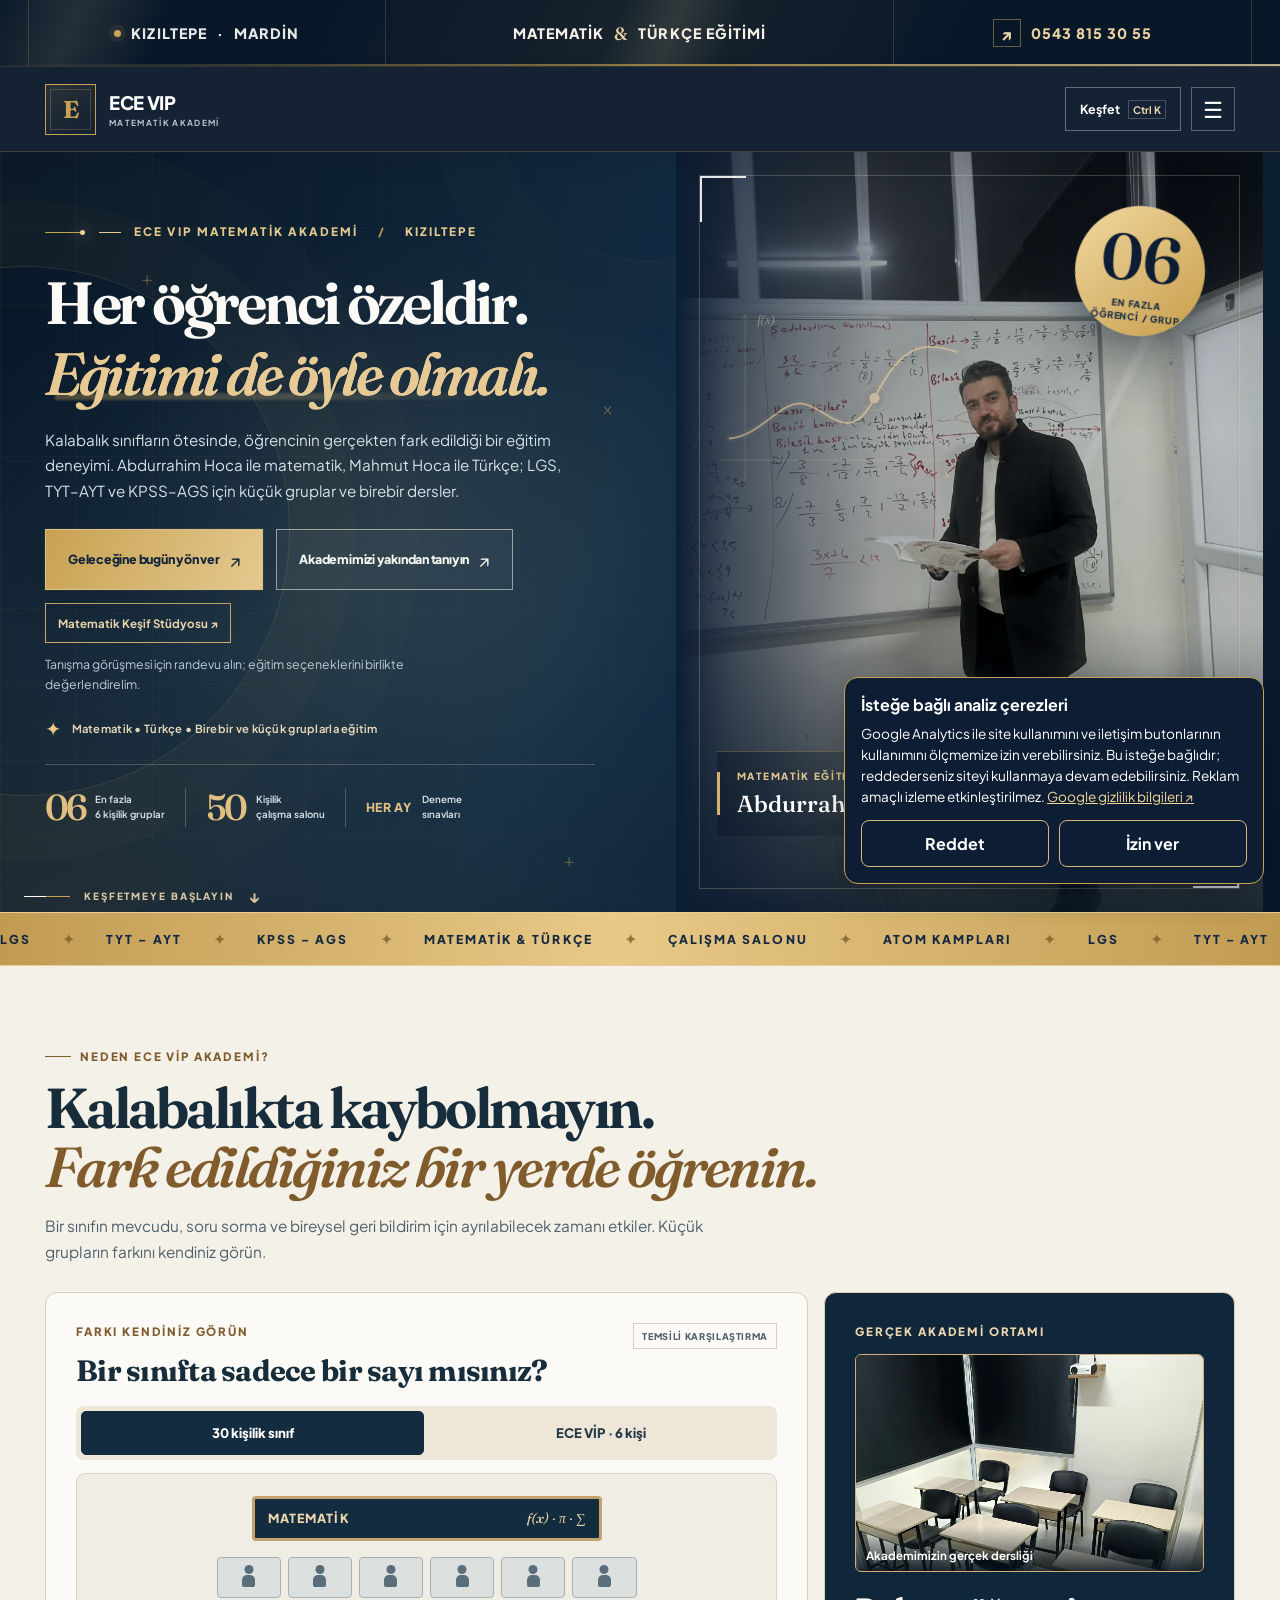
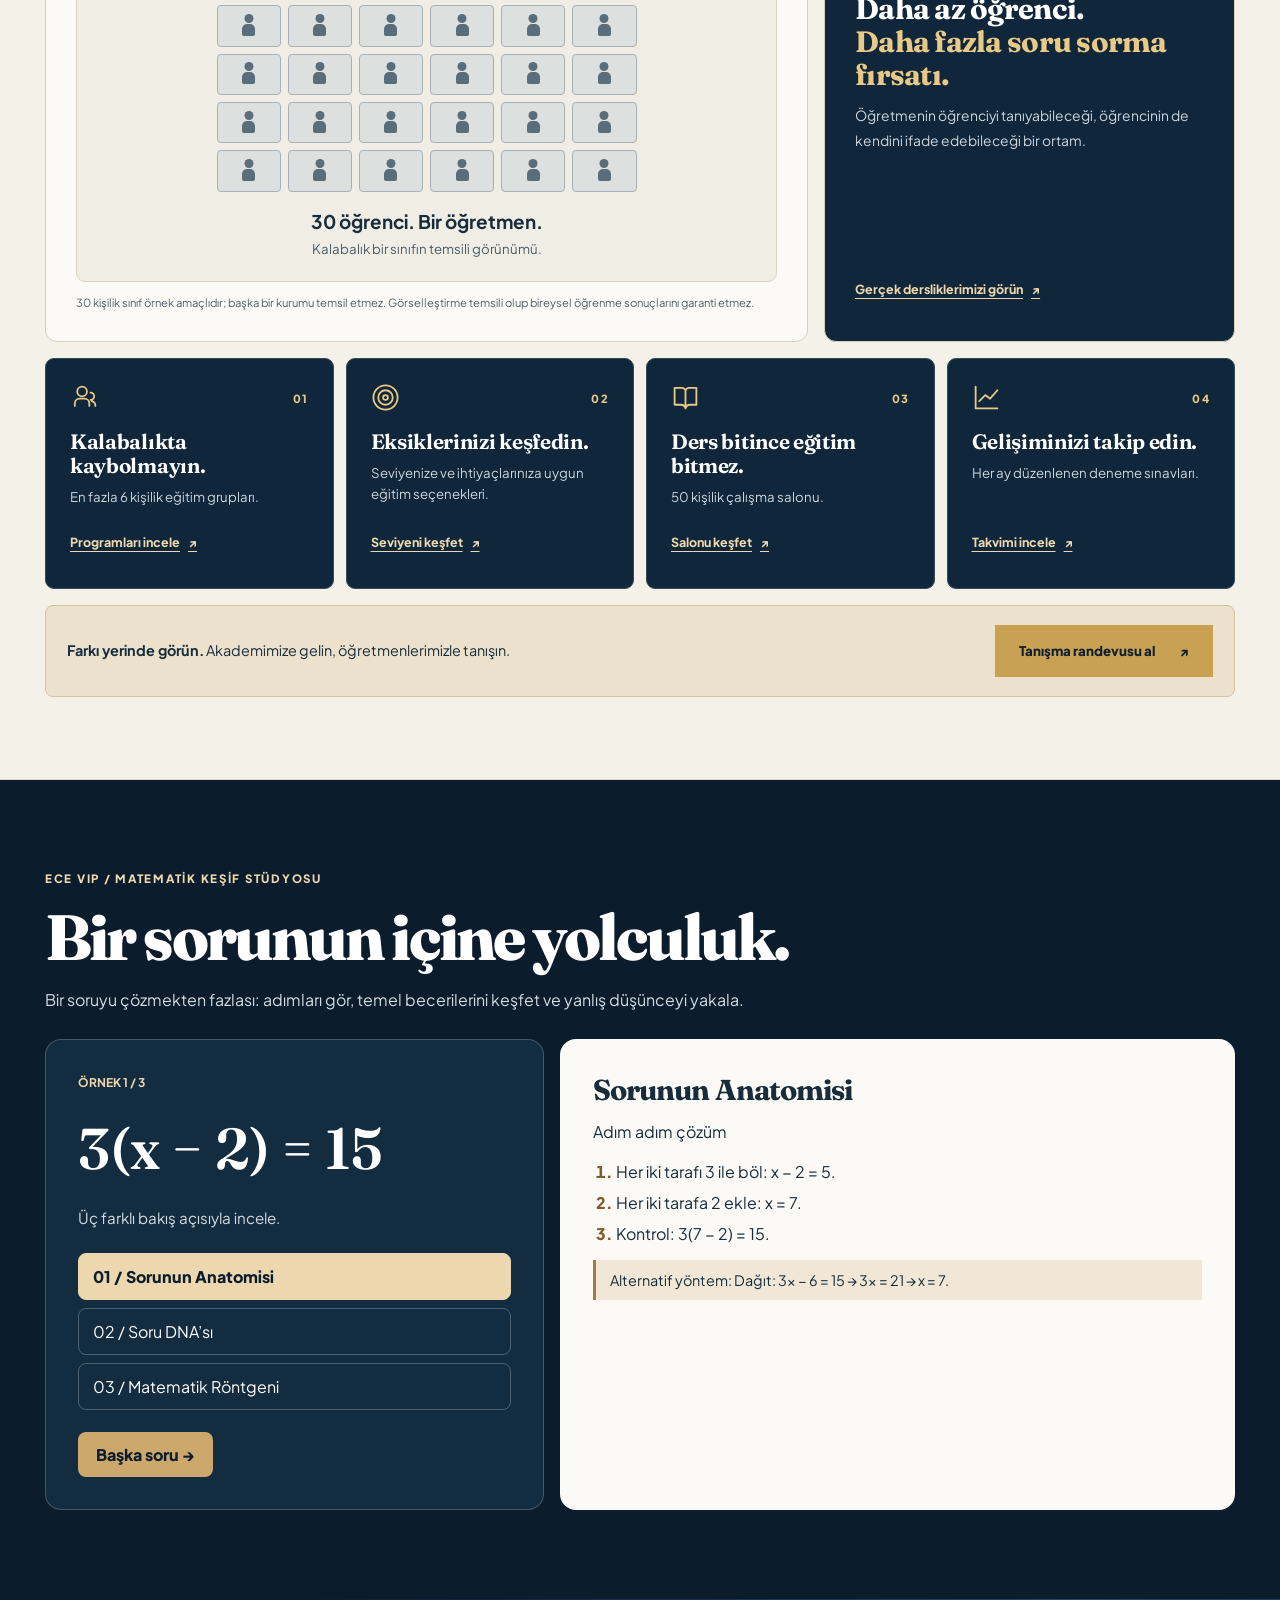
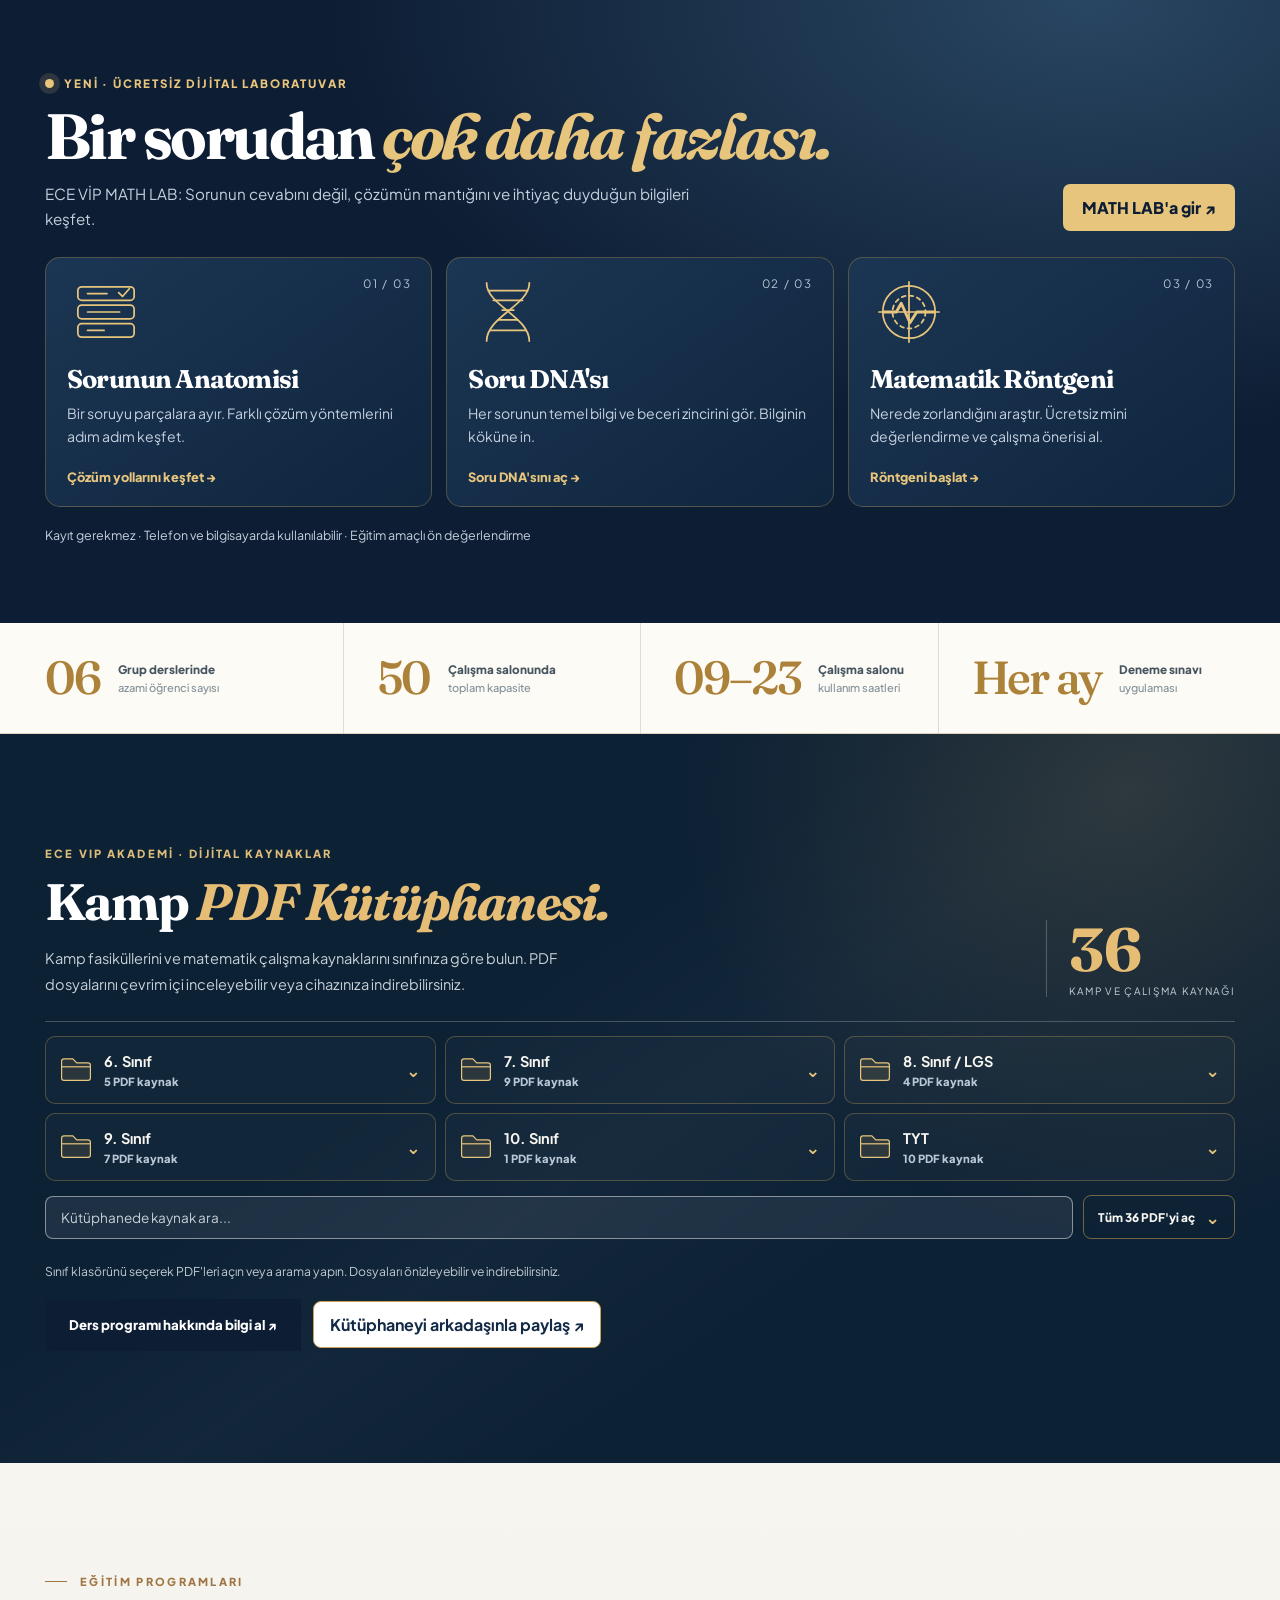
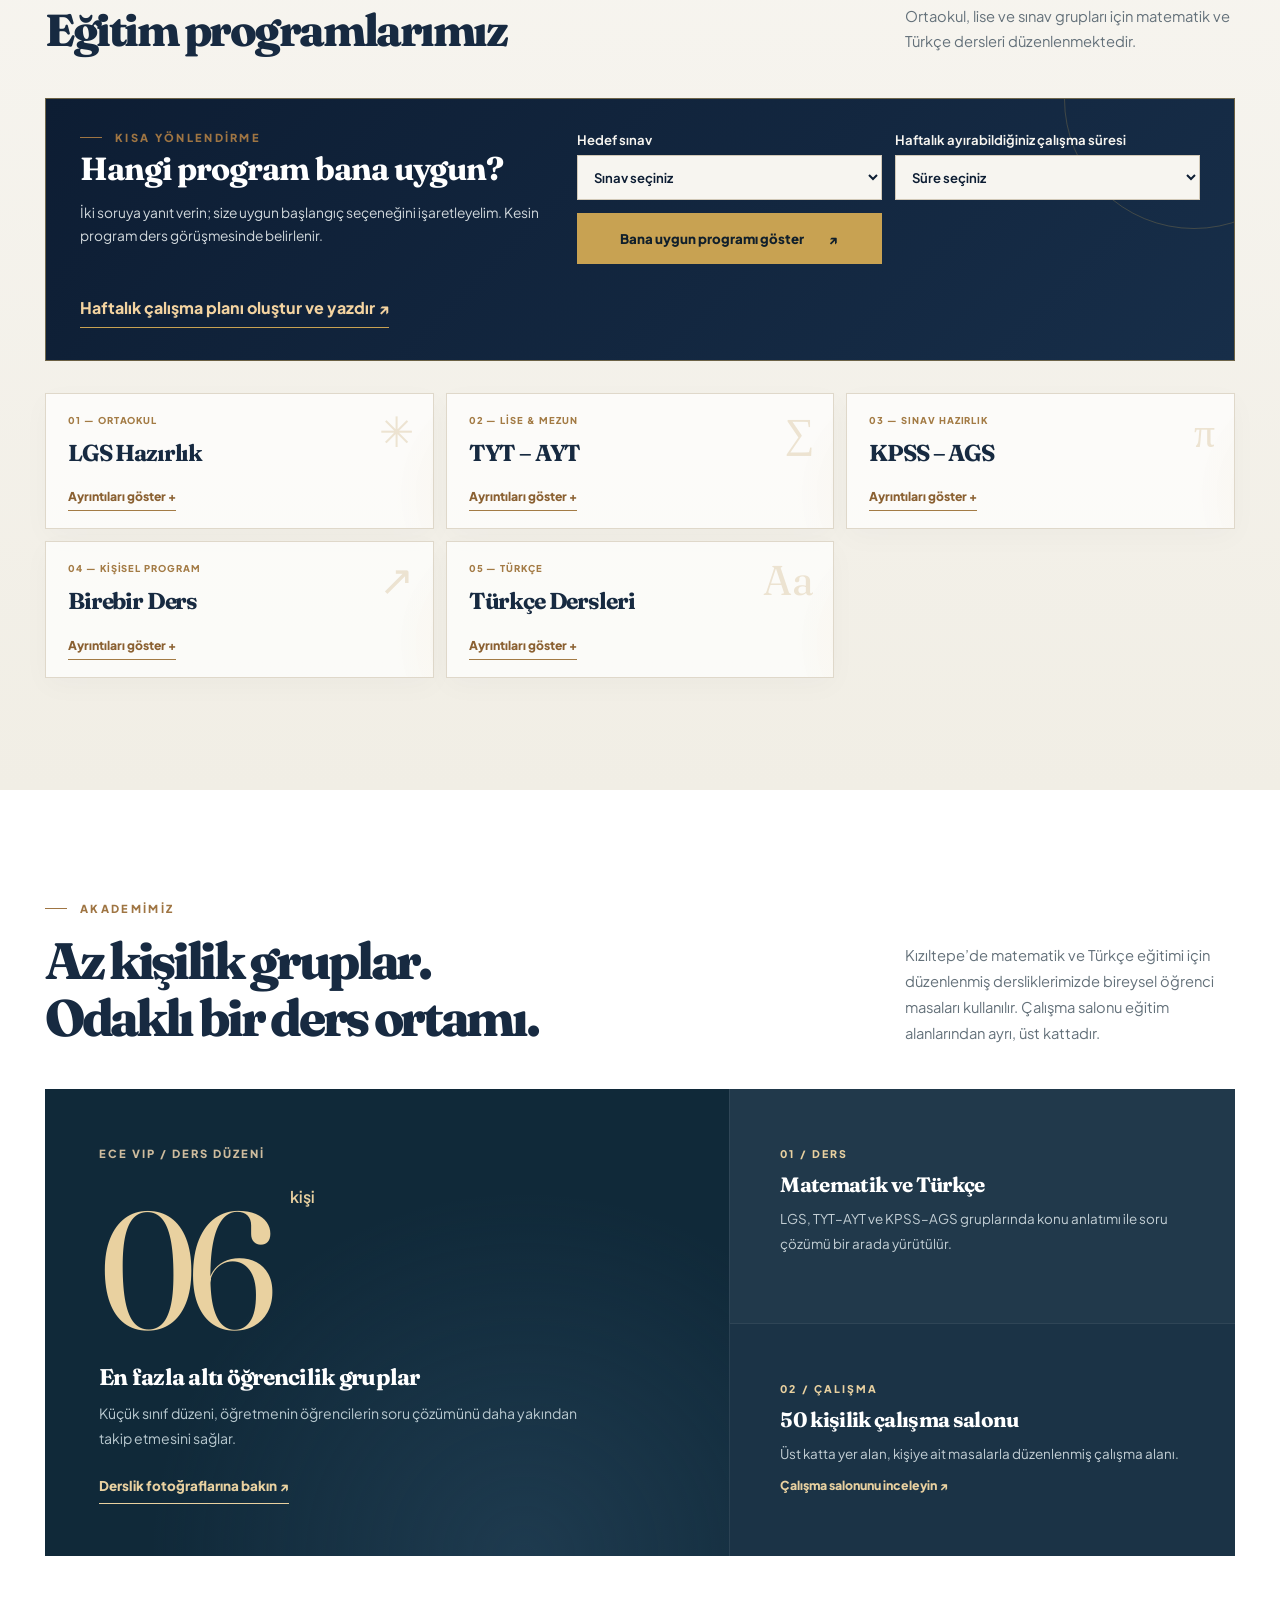
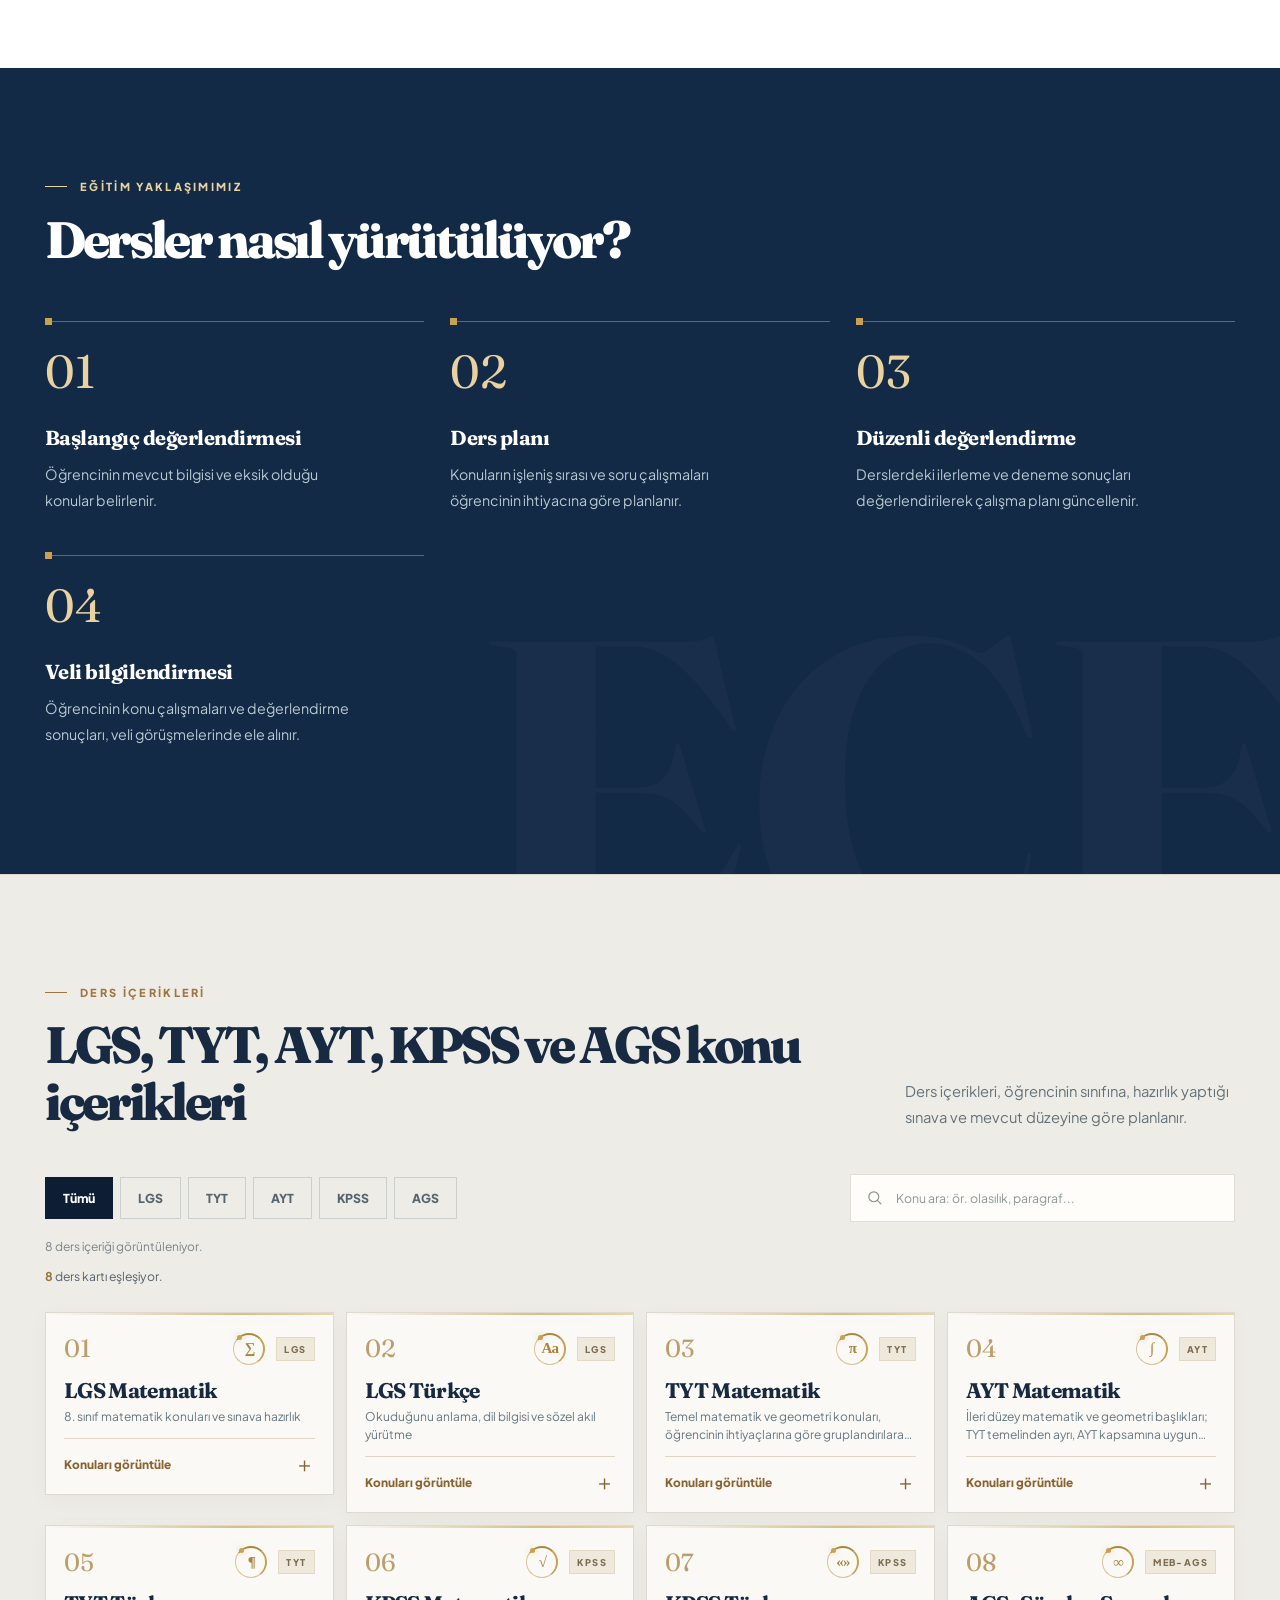
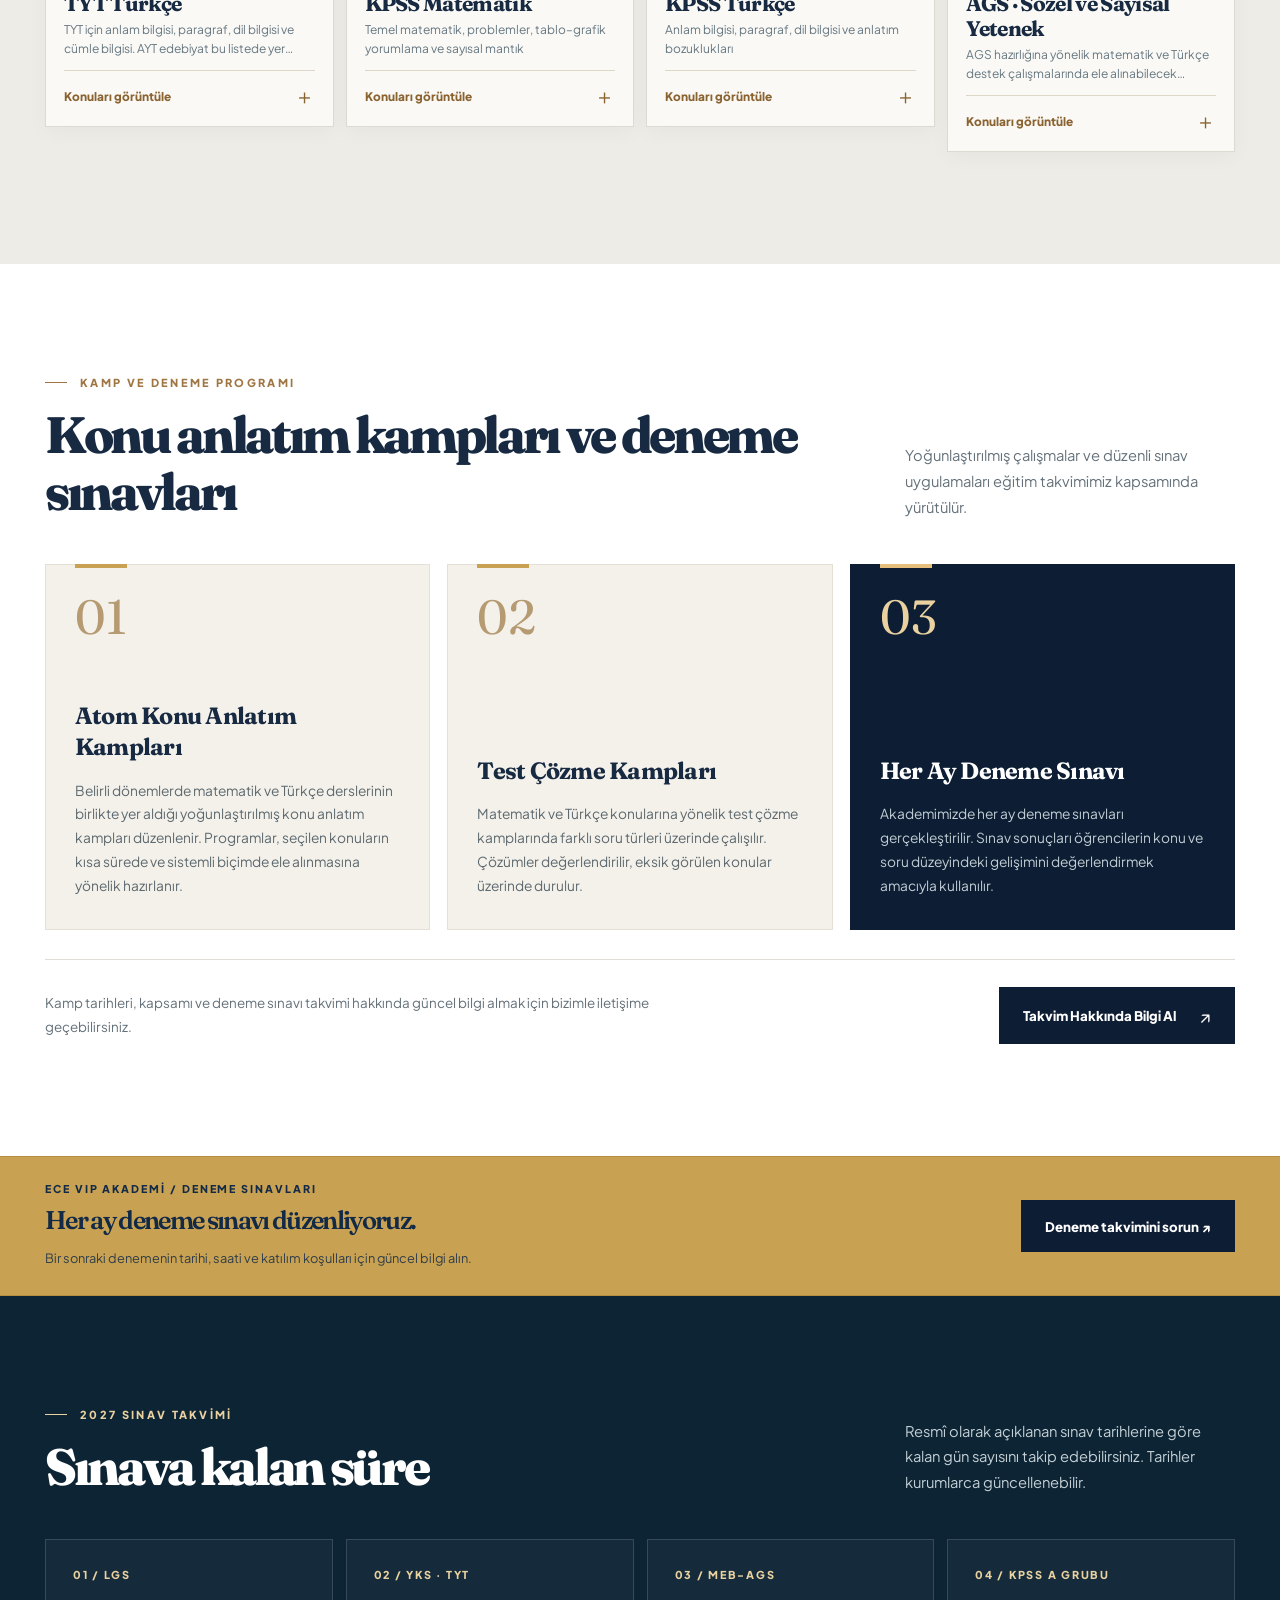
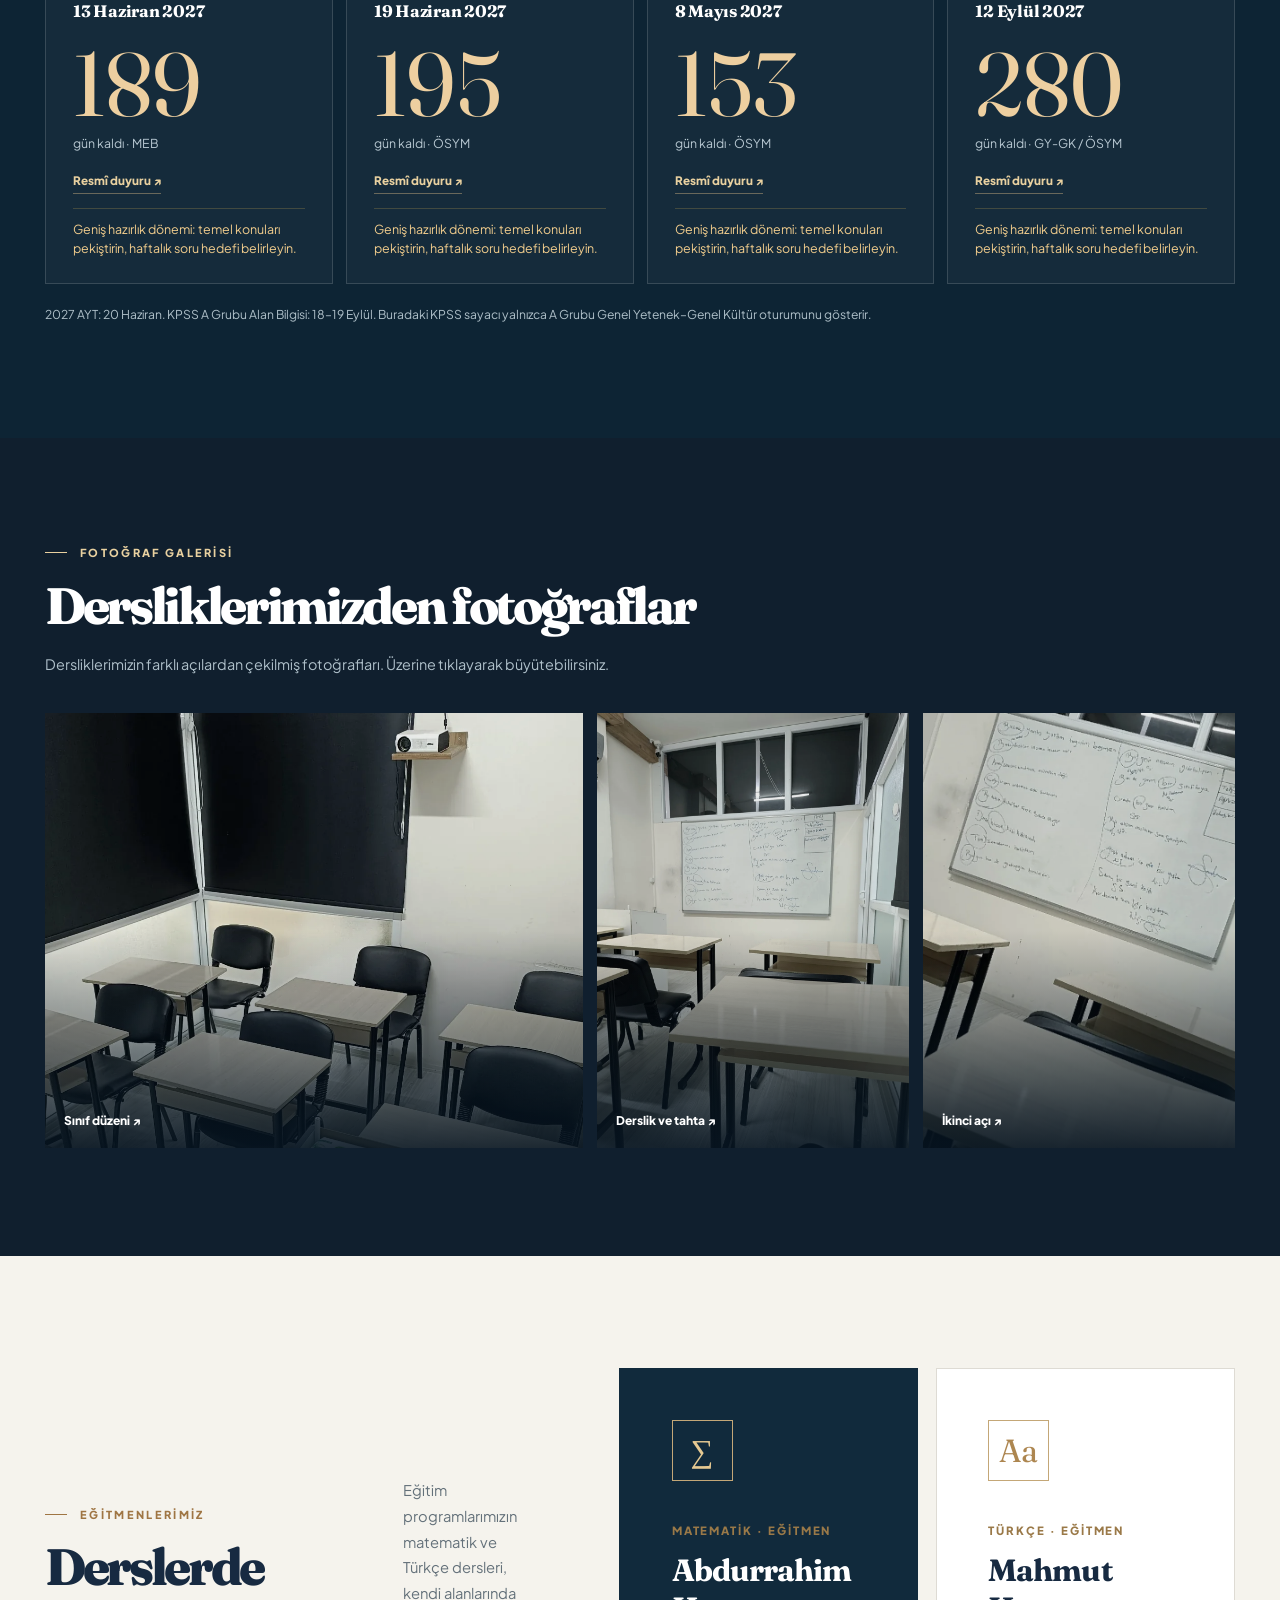
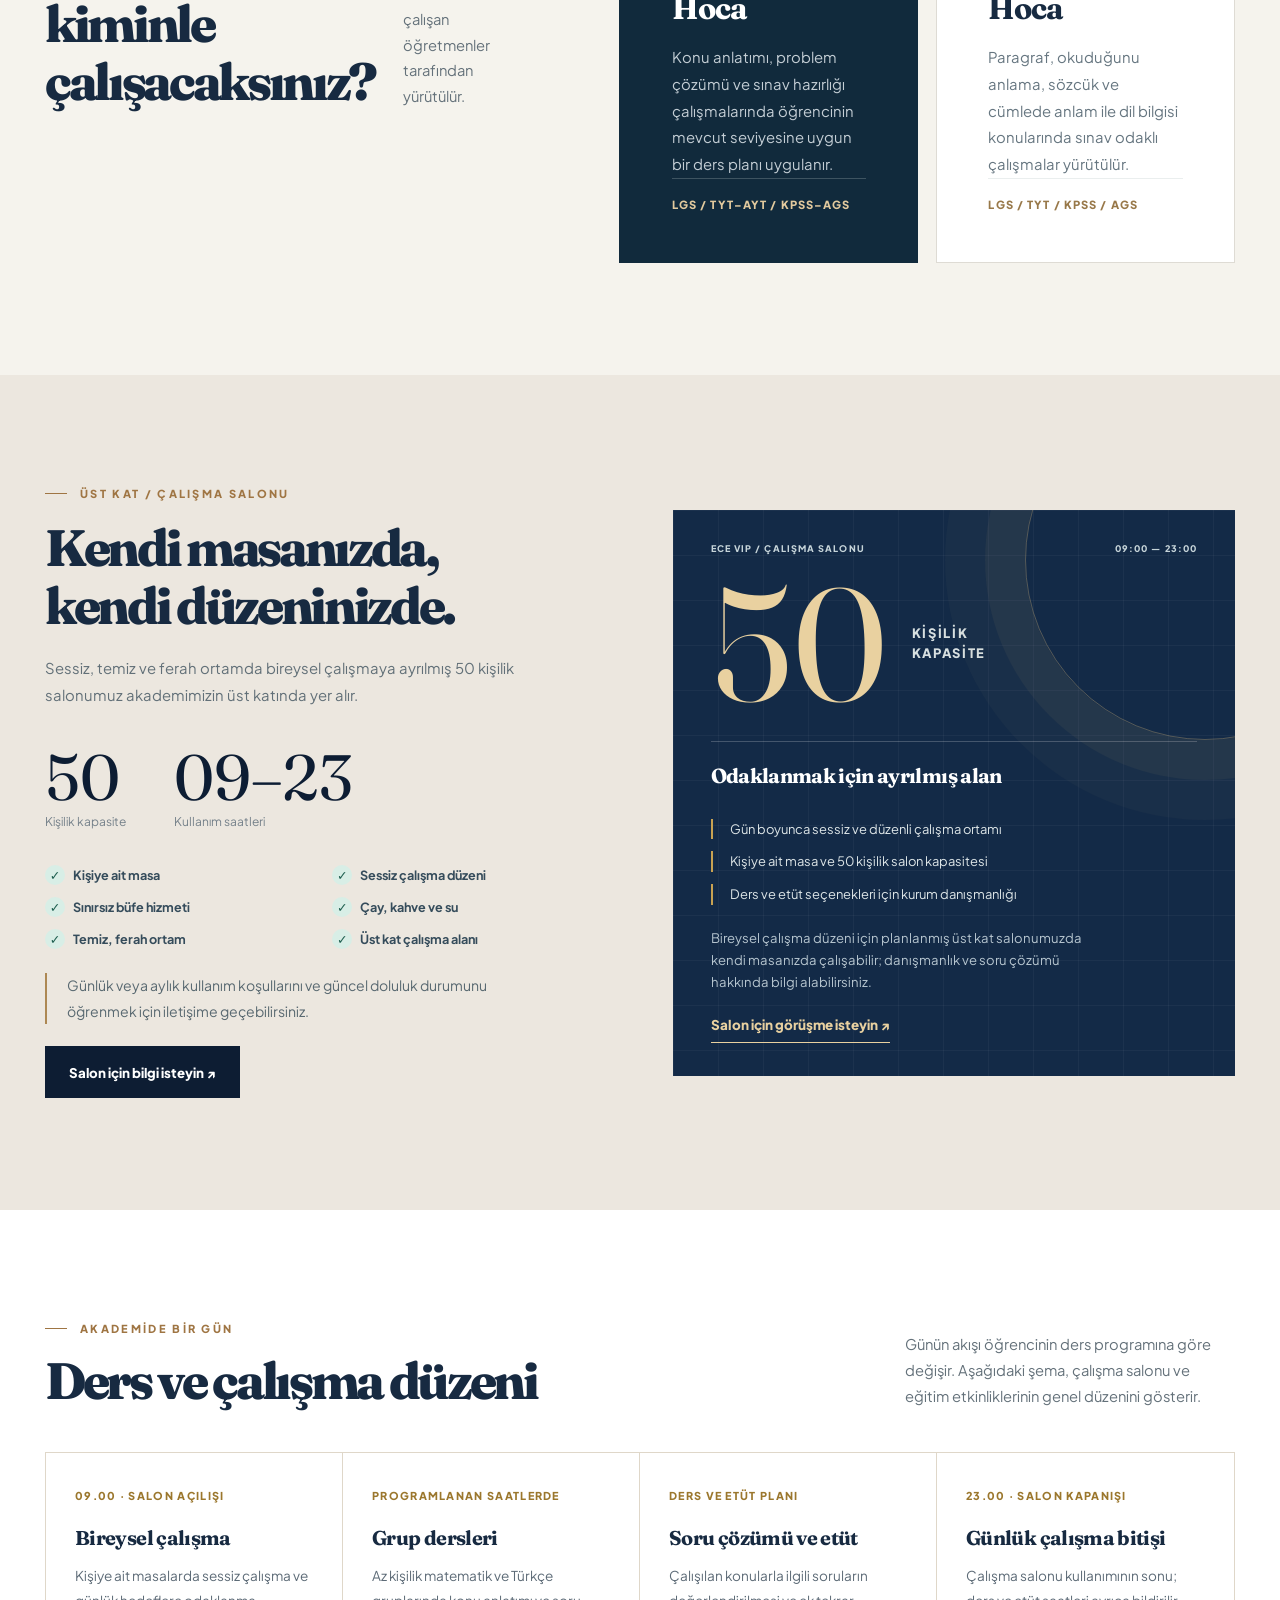
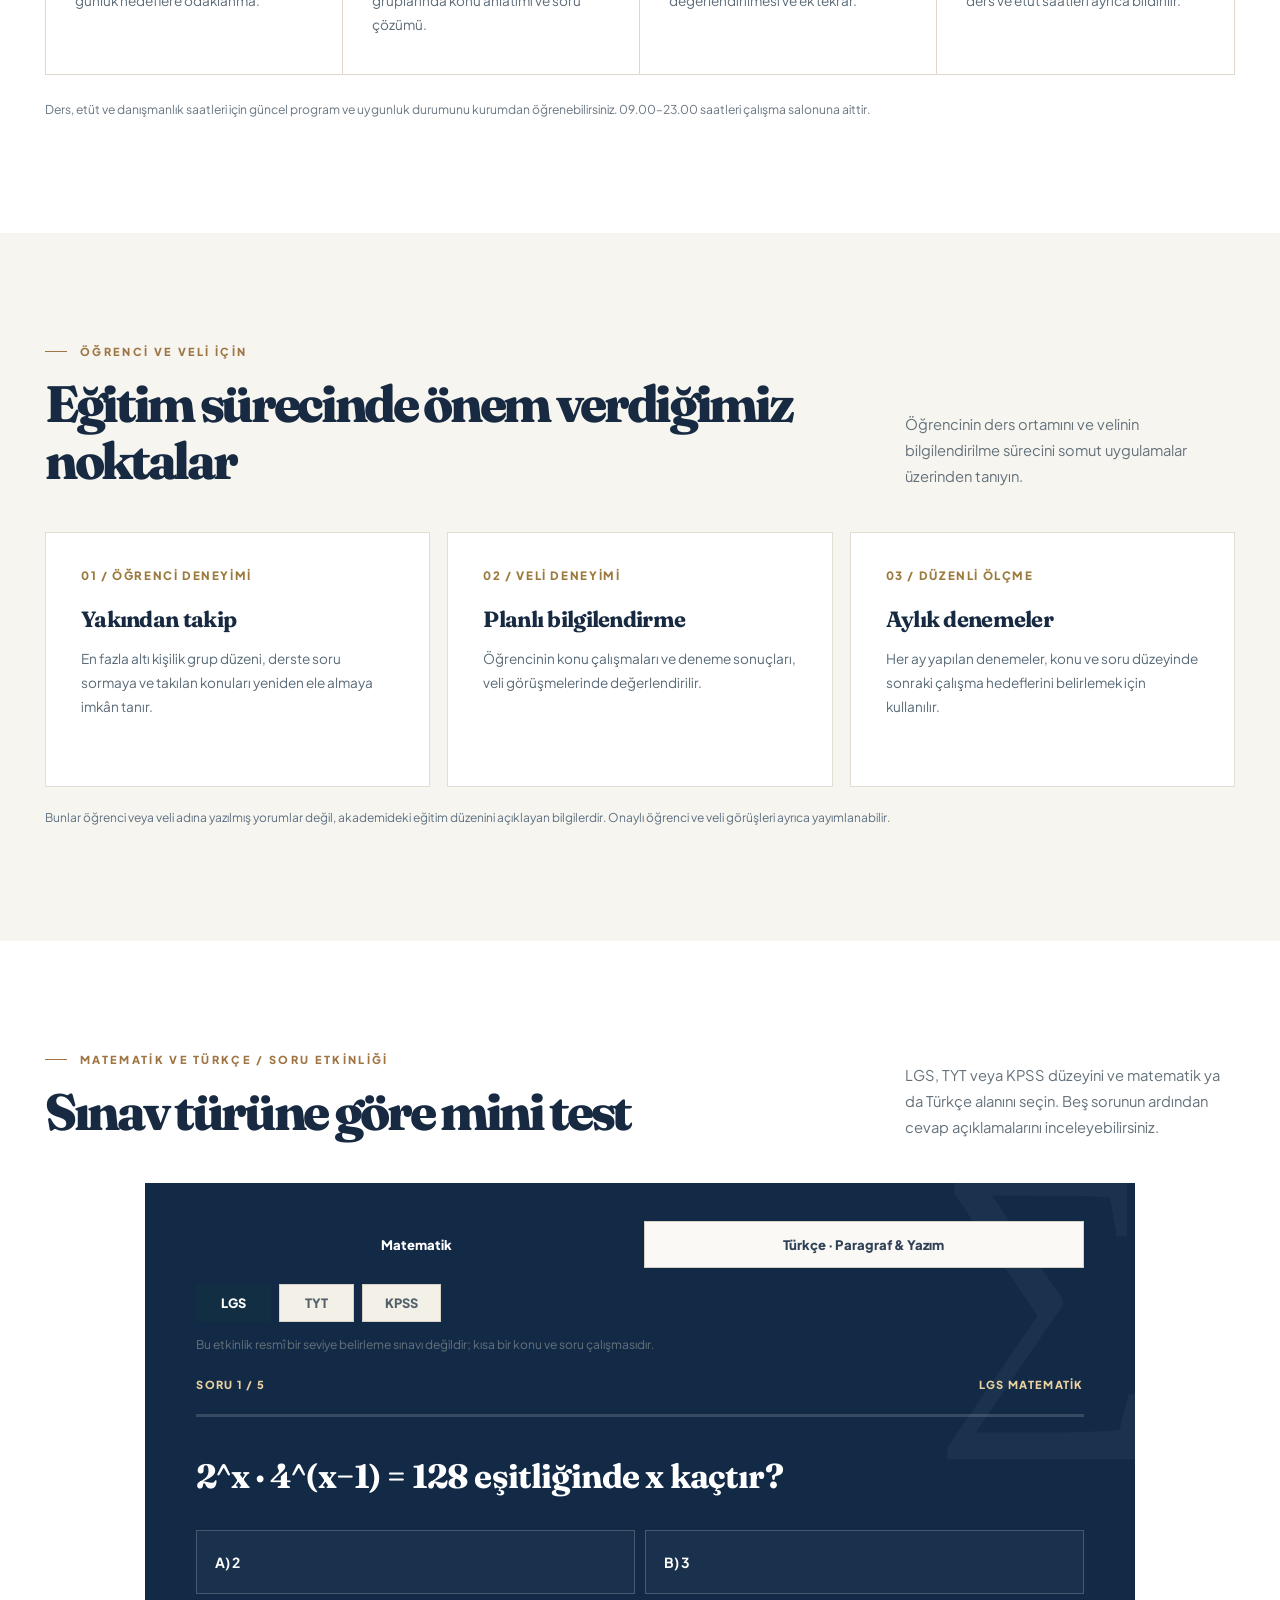
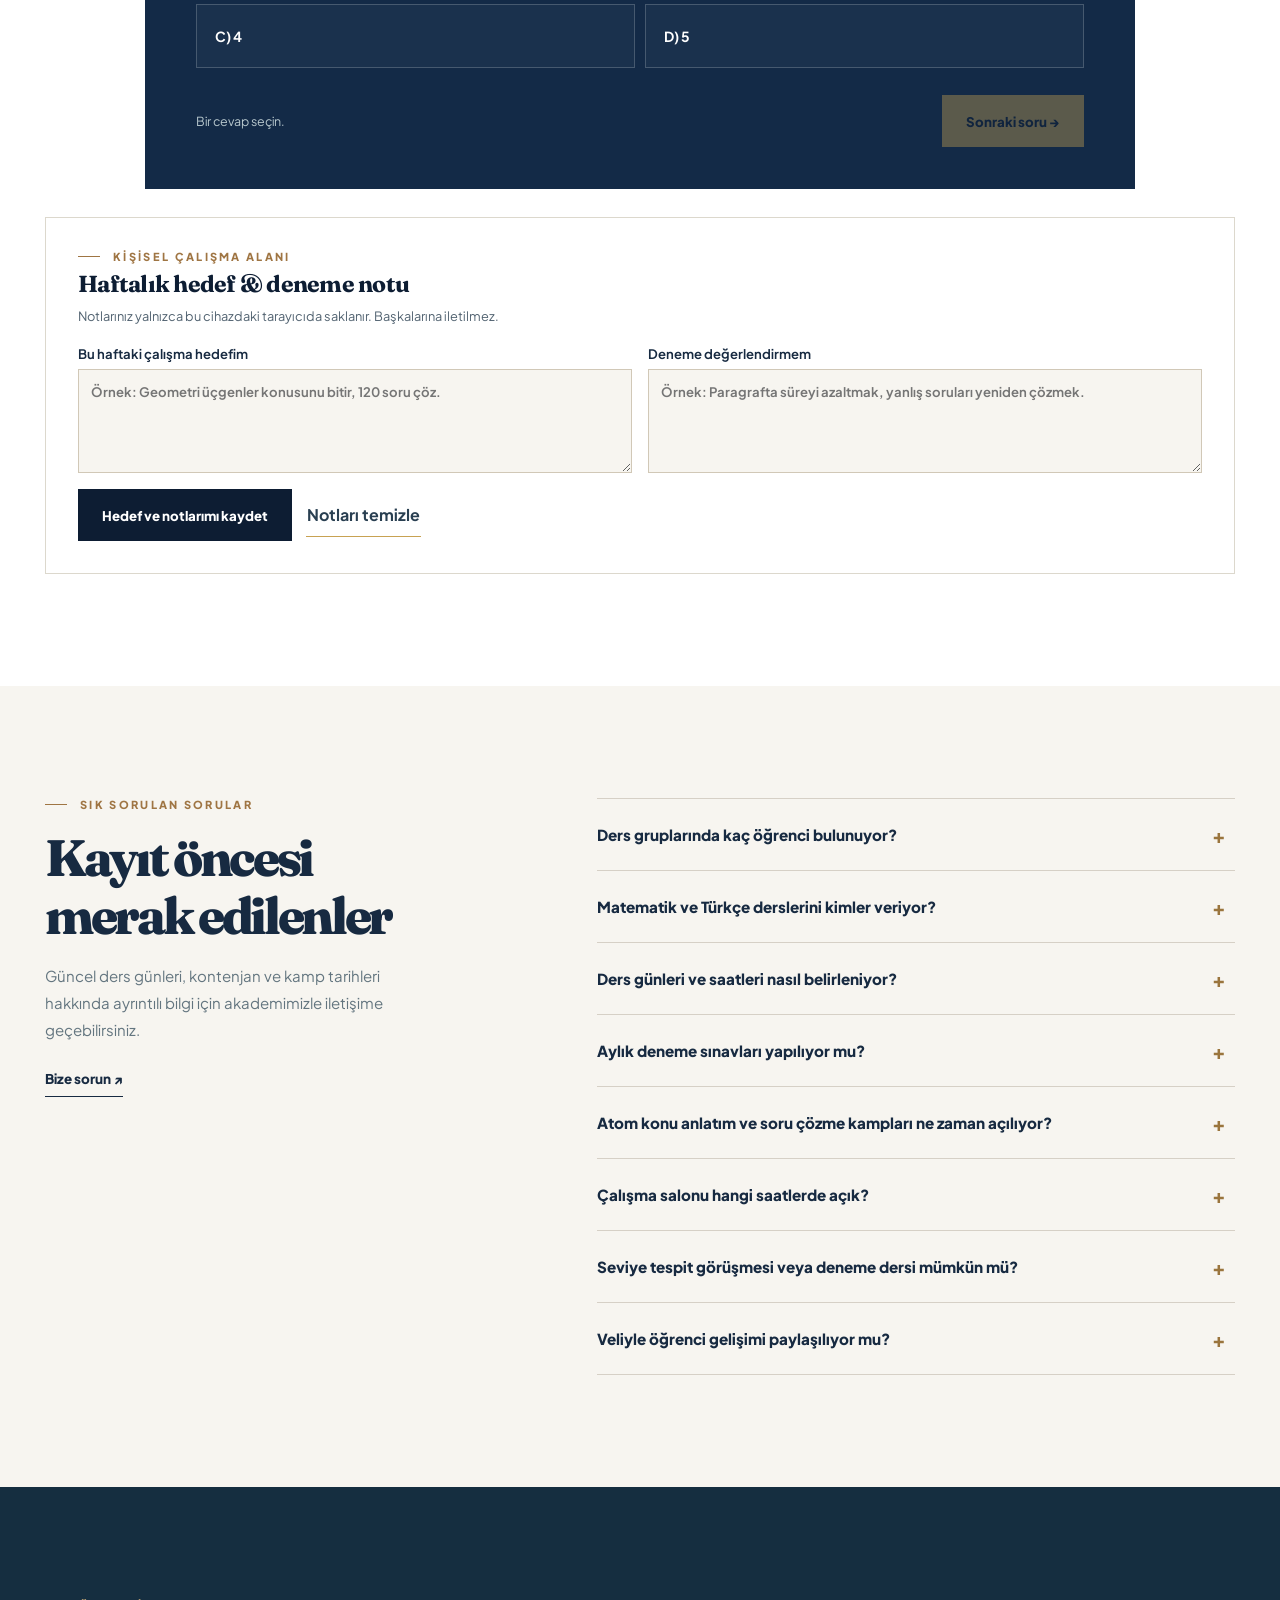
==== commit 747b183e: "Merge latest welcome design with consent-based GA4 analytics" ====
--- a/index.html
+++ b/index.html
@@ -19,6 +19,7 @@
 <link rel="stylesheet" href="./assets/ece-upgrade.css"/>
 <meta name="ece-ga4-id" content="G-6K4KRL1EY3"/>
 <link rel="stylesheet" href="./assets/ece-conversion.css"/>
+<link rel="stylesheet" href="./assets/ece-welcome.css"/>
 </head><body>
 <div aria-hidden="true" class="reading-progress" id="readingProgress"></div>
 <a class="skip-link" href="#mainContent">İçeriğe geç</a>
@@ -32,9 +33,9 @@
 <div class="wrap hero-layout">
 <div class="hero-content">
 <div class="hero-eyebrow-line"><span aria-hidden="true" class="hero-eyebrow-line__rule"></span><span class="eyebrow">ECE VIP MATEMATİK AKADEMİ <b aria-hidden="true">/</b> KIZILTEPE</span></div>
-<h1 class="hero-title" id="heroTitle"><span class="hero-lead">Matematik ve</span><span class="hero-serif">Türkçe.</span><span class="hero-final">Her öğrenciye<br/><em>ayrılan zaman.</em></span></h1>
-<p class="hero-description">Abdurrahim Hoca ile matematik, Mahmut Hoca ile Türkçe dersleri. LGS, TYT–AYT ve KPSS–AGS hazırlığı; en fazla altı kişilik gruplar, birebir dersler ve düzenli deneme sınavları.</p>
-<div class="hero-actions"><a class="btn btn-gold hero-primary" href="#contactForm">Ön görüşme talep et <span aria-hidden="true" class="arrow">↗</span></a><a class="btn btn-outline hero-secondary" href="#programlar">Eğitim programlarını incele <span aria-hidden="true" class="arrow">↗</span></a></div><p class="ece-hero-note">Hedefinizi birlikte değerlendirelim. Ders programı ve kayıt koşullarını öğrenin.</p>
+<h1 class="hero-title ece-welcome-title" id="heroTitle"><span class="hero-lead">Her öğrenci özeldir.</span><span class="hero-serif">Eğitimi de öyle olmalı.</span></h1>
+<p class="hero-description">Kalabalık sınıfların ötesinde, öğrencinin gerçekten fark edildiği bir eğitim deneyimi. Abdurrahim Hoca ile matematik, Mahmut Hoca ile Türkçe; LGS, TYT–AYT ve KPSS–AGS için küçük gruplar ve birebir dersler.</p>
+<div class="hero-actions"><a class="btn btn-gold hero-primary ece-enroll-cta" data-prefill="Seviye tespit görüşmesi" href="#iletisim">Geleceğine bugün yön ver <span aria-hidden="true" class="arrow">↗</span></a><a class="btn btn-outline hero-secondary" href="#neden-ece">Akademimizi yakından tanıyın <span aria-hidden="true" class="arrow">↗</span></a></div><p class="ece-welcome-note">Tanışma görüşmesi için randevu alın; eğitim seçeneklerini birlikte değerlendirelim.</p>
 <div class="hero-trustline"><span aria-hidden="true" class="hero-trustline-star">✦</span><span>Matematik • Türkçe • Birebir ve küçük gruplarla eğitim</span></div>
 <div aria-label="Eğitim hakkında bilgiler" class="hero-insights"><a class="hero-insight" href="#hakkimizda"><b>06</b><span>En fazla<br/>6 kişilik gruplar</span></a><span aria-hidden="true" class="insight-divider"></span><a class="hero-insight" href="#calisma-salonu"><b>50</b><span>Kişilik<br/>çalışma salonu</span></a><span aria-hidden="true" class="insight-divider"></span><a class="hero-insight insight-word" href="#sinav-takvimi"><b>HER AY</b><span>Deneme<br/>sınavları</span></a></div>
 </div>
@@ -53,9 +54,25 @@
 <div aria-hidden="true" class="hero-photo-index">01 <span>—</span> 03</div>
 </div>
 </div>
-<a aria-label="Eğitim programlarına kaydır" class="hero-scroll-cue" href="#programlar"><span aria-hidden="true" class="hero-scroll-cue__line"></span><span>KEŞFETMEYE BAŞLAYIN</span><span aria-hidden="true">↓</span></a>
+<a aria-label="Akademinin farkını keşfet" class="hero-scroll-cue" href="#neden-ece"><span aria-hidden="true" class="hero-scroll-cue__line"></span><span>KEŞFETMEYE BAŞLAYIN</span><span aria-hidden="true">↓</span></a>
 <div aria-label="Eğitim alanları" class="hero-marquee"><div class="hero-marquee-inner"><div class="hero-marquee-group"><span>LGS</span><i>✦</i><span>TYT – AYT</span><i>✦</i><span>KPSS – AGS</span><i>✦</i><span>MATEMATİK &amp; TÜRKÇE</span><i>✦</i><span>ÇALIŞMA SALONU</span><i>✦</i><span>ATOM KAMPLARI</span><i>✦</i></div><div aria-hidden="true" class="hero-marquee-group"><span>LGS</span><i>✦</i><span>TYT – AYT</span><i>✦</i><span>KPSS – AGS</span><i>✦</i><span>MATEMATİK &amp; TÜRKÇE</span><i>✦</i><span>ÇALIŞMA SALONU</span><i>✦</i><span>ATOM KAMPLARI</span><i>✦</i></div></div></div>
 </section>
+<section class="ece-difference" id="neden-ece" aria-labelledby="ece-difference-title">
+<div class="wrap ece-difference-wrap">
+<header class="ece-difference-header"><p class="ece-diff-kicker"><span aria-hidden="true"></span> NEDEN ECE VİP AKADEMİ?</p><h2 id="ece-difference-title">Kalabalıkta kaybolmayın.<br/><em>Fark edildiğiniz bir yerde öğrenin.</em></h2><p>Bir sınıfın mevcudu, soru sorma ve bireysel geri bildirim için ayrılabilecek zamanı etkiler. Küçük grupların farkını kendiniz görün.</p></header>
+<div class="ece-comparison">
+<div class="ece-class-main">
+<div class="ece-class-top"><div><p class="ece-diff-kicker">FARKI KENDİNİZ GÖRÜN</p><h3>Bir sınıfta sadece bir sayı mısınız?</h3></div><span class="ece-class-tag">TEMSİLİ KARŞILAŞTIRMA</span></div>
+<div class="ece-class-switch" role="group" aria-label="Sınıf karşılaştırması" hidden><button type="button" data-ece-class="30" aria-controls="ece-class-30" aria-pressed="true">30 kişilik sınıf</button><button type="button" data-ece-class="6" aria-controls="ece-class-6" aria-pressed="false">ECE VİP · 6 kişi</button></div>
+<div class="ece-classrooms">
+<div class="ece-classroom ece-classroom-large" id="ece-class-30"><div class="ece-board" aria-hidden="true">MATEMATİK <span>f(x) · π · ∑</span></div><div class="ece-seats ece-seats-30" role="img" aria-label="30 öğrencilik örnek sınıf düzeni"><span class="ece-seat" style="--ece-seat-i:0"><span class="ece-person"></span></span><span class="ece-seat" style="--ece-seat-i:1"><span class="ece-person"></span></span><span class="ece-seat" style="--ece-seat-i:2"><span class="ece-person"></span></span><span class="ece-seat" style="--ece-seat-i:3"><span class="ece-person"></span></span><span class="ece-seat" style="--ece-seat-i:4"><span class="ece-person"></span></span><span class="ece-seat" style="--ece-seat-i:5"><span class="ece-person"></span></span><span class="ece-seat" style="--ece-seat-i:6"><span class="ece-person"></span></span><span class="ece-seat" style="--ece-seat-i:7"><span class="ece-person"></span></span><span class="ece-seat" style="--ece-seat-i:8"><span class="ece-person"></span></span><span class="ece-seat" style="--ece-seat-i:9"><span class="ece-person"></span></span><span class="ece-seat" style="--ece-seat-i:10"><span class="ece-person"></span></span><span class="ece-seat" style="--ece-seat-i:11"><span class="ece-person"></span></span><span class="ece-seat" style="--ece-seat-i:12"><span class="ece-person"></span></span><span class="ece-seat" style="--ece-seat-i:13"><span class="ece-person"></span></span><span class="ece-seat" style="--ece-seat-i:14"><span class="ece-person"></span></span><span class="ece-seat" style="--ece-seat-i:15"><span class="ece-person"></span></span><span class="ece-seat" style="--ece-seat-i:16"><span class="ece-person"></span></span><span class="ece-seat" style="--ece-seat-i:17"><span class="ece-person"></span></span><span class="ece-seat" style="--ece-seat-i:18"><span class="ece-person"></span></span><span class="ece-seat" style="--ece-seat-i:19"><span class="ece-person"></span></span><span class="ece-seat" style="--ece-seat-i:20"><span class="ece-person"></span></span><span class="ece-seat" style="--ece-seat-i:21"><span class="ece-person"></span></span><span class="ece-seat" style="--ece-seat-i:22"><span class="ece-person"></span></span><span class="ece-seat" style="--ece-seat-i:23"><span class="ece-person"></span></span><span class="ece-seat" style="--ece-seat-i:24"><span class="ece-person"></span></span><span class="ece-seat" style="--ece-seat-i:25"><span class="ece-person"></span></span><span class="ece-seat" style="--ece-seat-i:26"><span class="ece-person"></span></span><span class="ece-seat" style="--ece-seat-i:27"><span class="ece-person"></span></span><span class="ece-seat" style="--ece-seat-i:28"><span class="ece-person"></span></span><span class="ece-seat" style="--ece-seat-i:29"><span class="ece-person"></span></span></div><p class="ece-class-message"><strong>30 öğrenci. Bir öğretmen.</strong><span>Kalabalık bir sınıfın temsili görünümü.</span></p></div>
+<div class="ece-classroom ece-classroom-small" id="ece-class-6"><div class="ece-board" aria-hidden="true">ECE VİP <span>f(x) · π · ∑</span></div><div class="ece-seats ece-seats-6" role="img" aria-label="En fazla altı öğrencilik ECE VİP sınıf düzeninin temsili görünümü"><span class="ece-seat" style="--ece-seat-i:0"><span class="ece-person"></span></span><span class="ece-seat" style="--ece-seat-i:1"><span class="ece-person"></span></span><span class="ece-seat" style="--ece-seat-i:2"><span class="ece-person"></span></span><span class="ece-seat" style="--ece-seat-i:3"><span class="ece-person"></span></span><span class="ece-seat" style="--ece-seat-i:4"><span class="ece-person"></span></span><span class="ece-seat" style="--ece-seat-i:5"><span class="ece-person"></span></span></div><p class="ece-class-message"><strong>En fazla 6 öğrenci. Her öğrenci önemli.</strong><span>Daha çok soru sorma ve bireysel geri bildirim alma fırsatı.</span></p></div>
+</div><p class="ece-sr-only" id="ece-class-status" role="status"></p><p class="ece-class-disclaimer">30 kişilik sınıf örnek amaçlıdır; başka bir kurumu temsil etmez. Görselleştirme temsili olup bireysel öğrenme sonuçlarını garanti etmez.</p></div>
+<div class="ece-class-story"><p class="ece-diff-kicker">GERÇEK AKADEMİ ORTAMI</p><figure><img src="./assets/ece-photos/p1.webp" alt="ECE VİP Akademi'nin altı kişilik dersliği" width="1365" height="850" loading="lazy" decoding="async"/><figcaption>Akademimizin gerçek dersliği</figcaption></figure><h3>Daha az öğrenci.<br/><em>Daha fazla soru sorma fırsatı.</em></h3><p>Öğretmenin öğrenciyi tanıyabileceği, öğrencinin de kendini ifade edebileceği bir ortam.</p><a class="ece-diff-link" href="#galeri">Gerçek dersliklerimizi görün <span aria-hidden="true">↗</span></a></div>
+</div>
+<div class="ece-diff-cards"><article class="ece-diff-card"><div class="ece-diff-card-head"><svg aria-hidden="true" viewBox="0 0 24 24" fill="none" stroke="currentColor" stroke-width="1.5" stroke-linecap="round" stroke-linejoin="round"><path d="M4 19v-2a4 4 0 0 1 4-4h4a4 4 0 0 1 4 4v2 M10 3a4 4 0 1 0 0 8 4 4 0 0 0 0-8 M17 8a3 3 0 0 1 0 6 M18 15a4 4 0 0 1 3 4"/></svg><span>01</span></div><h3>Kalabalıkta kaybolmayın.</h3><p>En fazla 6 kişilik eğitim grupları.</p><a href="#programlar" class="ece-diff-link">Programları incele <span aria-hidden="true">↗</span></a></article><article class="ece-diff-card"><div class="ece-diff-card-head"><svg aria-hidden="true" viewBox="0 0 24 24" fill="none" stroke="currentColor" stroke-width="1.5" stroke-linecap="round" stroke-linejoin="round"><path d="M12 2a10 10 0 1 0 0 20 10 10 0 0 0 0-20 M12 6a6 6 0 1 0 0 12 6 6 0 0 0 0-12 M12 10a2 2 0 1 0 0 4 2 2 0 0 0 0-4"/></svg><span>02</span></div><h3>Eksiklerinizi keşfedin.</h3><p>Seviyenize ve ihtiyaçlarınıza uygun eğitim seçenekleri.</p><a href="#seviye-testi" class="ece-diff-link">Seviyeni keşfet <span aria-hidden="true">↗</span></a></article><article class="ece-diff-card"><div class="ece-diff-card-head"><svg aria-hidden="true" viewBox="0 0 24 24" fill="none" stroke="currentColor" stroke-width="1.5" stroke-linecap="round" stroke-linejoin="round"><path d="M3 4h6a3 3 0 0 1 3 3v14a4 4 0 0 0-4-3H3z M21 4h-6a3 3 0 0 0-3 3v14a4 4 0 0 1 4-3h5z"/></svg><span>03</span></div><h3>Ders bitince eğitim bitmez.</h3><p>50 kişilik çalışma salonu.</p><a href="#calisma-salonu" class="ece-diff-link">Salonu keşfet <span aria-hidden="true">↗</span></a></article><article class="ece-diff-card"><div class="ece-diff-card-head"><svg aria-hidden="true" viewBox="0 0 24 24" fill="none" stroke="currentColor" stroke-width="1.5" stroke-linecap="round" stroke-linejoin="round"><path d="M3 3v18h18 M6 15l5-5 4 3 6-7"/></svg><span>04</span></div><h3>Gelişiminizi takip edin.</h3><p>Her ay düzenlenen deneme sınavları.</p><a href="#sinav-takvimi" class="ece-diff-link">Takvimi incele <span aria-hidden="true">↗</span></a></article></div>
+<div class="ece-difference-bottom"><p><strong>Farkı yerinde görün.</strong> Akademimize gelin, öğretmenlerimizle tanışın.</p><a class="btn btn-gold ece-enroll-cta" data-prefill="Seviye tespit görüşmesi" href="#iletisim">Tanışma randevusu al <span aria-hidden="true">↗</span></a></div>
+</div></section>
 <section class="section" id="matematik-lab" aria-labelledby="ml-title"><div class="wrap"><div class="ml-head"><div><div class="ml-kicker">YENİ · ÜCRETSİZ DİJİTAL LABORATUVAR</div><h2 id="ml-title">Bir sorudan <em>çok daha fazlası.</em></h2><p>ECE VİP MATH LAB: Sorunun cevabını değil, çözümün mantığını ve ihtiyaç duyduğun bilgileri keşfet.</p></div><a class="ml-all" href="math-lab.html">MATH LAB'a gir ↗</a></div><div class="ml-grid"><a class="ml-card" href="math-lab.html#anatomy"><span class="ml-index">01 / 03</span><svg class="ml-icon" viewBox="0 0 78 68" fill="none" stroke="currentColor" stroke-width="1.8" stroke-linecap="round" stroke-linejoin="round" aria-hidden="true"><rect x="10" y="8" width="58" height="14" rx="4"/><rect x="10" y="27" width="58" height="14" rx="4"/><rect x="10" y="46" width="58" height="14" rx="4"/><path d="M20 15h20m-20 19h33m-33 19h17"/><path class="ml-animated" d="m52 14 4 4 7-8"/></svg><h3>Sorunun Anatomisi</h3><p>Bir soruyu parçalara ayır. Farklı çözüm yöntemlerini adım adım keşfet.</p><span class="ml-cta">Çözüm yollarını keşfet →</span></a><a class="ml-card" href="math-lab.html#dna"><span class="ml-index">02 / 03</span><svg class="ml-icon" viewBox="0 0 78 68" fill="none" stroke="currentColor" stroke-width="1.8" stroke-linecap="round" stroke-linejoin="round" aria-hidden="true"><path class="ml-animated" d="M18 4C18 27 62 39 62 64M62 4C62 27 18 39 18 64"/><path d="M20 12h40M25 22h30M34 32h12M30 42h20M22 53h36"/></svg><h3>Soru DNA'sı</h3><p>Her sorunun temel bilgi ve beceri zincirini gör. Bilginin köküne in.</p><span class="ml-cta">Soru DNA'sını aç →</span></a><a class="ml-card" href="math-lab.html#scan"><span class="ml-index">03 / 03</span><svg class="ml-icon" viewBox="0 0 78 68" fill="none" stroke="currentColor" stroke-width="1.8" stroke-linecap="round" stroke-linejoin="round" aria-hidden="true"><circle cx="39" cy="34" r="27"/><circle cx="39" cy="34" r="17" stroke-dasharray="4 4"/><path d="M39 3v62M8 34h62"/><path class="ml-animated" d="M13 34h13l5-9 9 20 7-11h18" stroke-width="3"/></svg><h3>Matematik Röntgeni</h3><p>Nerede zorlandığını araştır. Ücretsiz mini değerlendirme ve çalışma önerisi al.</p><span class="ml-cta">Röntgeni başlat →</span></a></div><p class="ml-foot">Kayıt gerekmez · Telefon ve bilgisayarda kullanılabilir · Eğitim amaçlı ön değerlendirme</p></div></section>
 
 <aside aria-label="Akademi hakkında kısa bilgiler" class="fact-rail"><div class="wrap fact-rail-inner">
@@ -125,6 +142,7 @@
 </div></section><section class="section faq-section premium-section" id="sss"><div class="wrap faq-layout"><div><div class="eyebrow">SIK SORULAN SORULAR</div><h2>Kayıt öncesi<br/>merak edilenler</h2><p>Güncel ders günleri, kontenjan ve kamp tarihleri hakkında ayrıntılı bilgi için akademimizle iletişime geçebilirsiniz.</p><a class="text-link" href="#iletisim">Bize sorun ↗</a></div><div class="faq-list"><details><summary>Ders gruplarında kaç öğrenci bulunuyor?</summary><p>Grup derslerinde en fazla altı öğrenci bulunmaktadır.</p></details><details><summary>Matematik ve Türkçe derslerini kimler veriyor?</summary><p>Matematik dersleri Abdurrahim Hoca, Türkçe dersleri Mahmut Hoca tarafından yürütülür.</p></details><details><summary>Ders günleri ve saatleri nasıl belirleniyor?</summary><p>Program ve grubun ihtiyaçlarına göre belirlenir. Güncel ders günlerini ön görüşmede öğrenebilirsiniz.</p></details><details><summary>Aylık deneme sınavları yapılıyor mu?</summary><p>Evet. Her ay deneme sınavı uygulanır; tarih ve katılım bilgileri duyurulur.</p></details><details><summary>Atom konu anlatım ve soru çözme kampları ne zaman açılıyor?</summary><p>Matematik ve Türkçe ağırlıklı kamplar belirli dönemlerde planlanır. Açılan programların takvimi ayrıca bildirilir.</p></details><details><summary>Çalışma salonu hangi saatlerde açık?</summary><p>Çalışma salonu 09.00–23.00 saatlerinde kullanıma açıktır. Günlük/aylık kullanım koşullarını akademimizden öğrenebilirsiniz.</p></details><details><summary>Seviye tespit görüşmesi veya deneme dersi mümkün mü?</summary><p>Seviye tespit görüşmesi için talepte bulunabilirsiniz. Deneme dersi imkânı ve koşulları hakkında iletişimden bilgi alabilirsiniz.</p></details><details><summary>Veliyle öğrenci gelişimi paylaşılıyor mu?</summary><p>Öğrencinin konu çalışmaları ve deneme değerlendirmeleri veli görüşmelerinde ele alınır.</p></details></div></div></section>
 
 <section class="section resources premium-section" id="kaynaklar"><div class="wrap"><div class="section-head"><div><div class="eyebrow">ÜCRETSİZ PDF KAYNAKLAR</div><h2>Çalışma materyalleri</h2></div><p>Öğrenciler için hazırladığımız kısa tekrar kaynaklarını doğrudan indirebilirsiniz.</p></div><div class="resource-grid-duo"><article class="resource-card"><div class="resource-mini"><span class="resource-title">ECE VIP / MATEMATİK</span><span class="resource-hero">a² − b²<br/>=(a−b)(a+b)</span><span class="resource-id">LGS · TYT · KPSS / 03 SAYFA</span></div><div class="resource-card-body"><span class="eyebrow">ÜCRETSİZ PDF · MATEMATİK</span><h3>Matematik Formül Kartları</h3><p>Temel işlemler, geometri ve sık kullanılan bağıntıları hatırlatan üç sayfalık özet.</p><div class="resource-actions"><a class="btn btn-dark" download="ece-vip-matematik-formul-kartlari.pdf" href="./assets/ece-resources/ece-vip-matematik-formul-kartlari.pdf" id="formulaDownload">PDF indir ↓</a></div></div></article><article class="resource-card"><div class="resource-mini"><span class="resource-title">ECE VIP / TÜRKÇE</span><span class="resource-hero">Paragraf<br/>&amp; Yazım</span><span class="resource-id">TYT · LGS / 03 SAYFA</span></div><div class="resource-card-body"><span class="eyebrow">ÜCRETSİZ PDF · TÜRKÇE</span><h3>TYT &amp; LGS Paragraf Taktikleri ve Yazım Kuralları Rehberi</h3><p>Paragraf okuma stratejileri, yazım kurallarına yönelik kısa notlar ve cevaplı alıştırmalar.</p><div class="resource-actions"><a class="btn btn-dark" download="ece-vip-paragraf-ve-yazim-rehberi.pdf" href="./assets/ece-resources/ece-vip-paragraf-ve-yazim-rehberi.pdf" id="turkcePdfDownload">PDF indir ↓</a></div></div></article></div></div></section>
+<section id="kayit-daveti" class="ece-enroll-final" aria-labelledby="ece-enroll-title"><div class="wrap ece-enroll-inner"><div><p class="ece-diff-kicker">GELECEĞİNİZE BİR ADIM DAHA</p><h2 id="ece-enroll-title">Belki de ihtiyacınız olan şey daha çok ders değil, <em>doğru eğitimdir.</em></h2><p>Gelin, tanışalım. Eğitim yolculuğunuzu birlikte planlayalım.</p></div><div class="ece-enroll-actions"><a href="#iletisim" data-prefill="Seviye tespit görüşmesi" class="btn btn-gold ece-enroll-cta">Tanışma ve ön kayıt randevusu al <span aria-hidden="true">↗</span></a><a href="https://wa.me/905438153055?text=Merhaba%2C%20ECE%20VIP%20Akademi%27de%20tan%C4%B1%C5%9Fma%20ve%20%C3%B6n%20kay%C4%B1t%20g%C3%B6r%C3%BC%C5%9Fmesi%20i%C3%A7in%20randevu%20almak%20istiyorum." target="_blank" rel="noopener" class="btn btn-outline">WhatsApp üzerinden bilgi al <span aria-hidden="true">↗</span></a><p>Ön görüşme talebi, kesin kayıt yerine geçmez.</p></div></div></section>
 <section class="section contact premium-section" id="iletisim"><div class="wrap contact-layout"><div><div class="eyebrow">İLETİŞİM &amp; ÖN GÖRÜŞME</div><h2>İletişim ve<br/>ön görüşme</h2><p>Ders programı, grup kontenjanı ve kayıt koşulları hakkında telefon veya WhatsApp üzerinden bilgi alabilirsiniz.</p><a class="btn btn-dark" href="https://wa.me/905438153055" rel="noopener" target="_blank">WhatsApp’tan Yazın <span class="arrow">↗</span></a><div class="details"><div><b>Telefon</b><a href="tel:+905438153055">0543 815 30 55</a></div><div><b>Adres</b> Kızıltepe / Mardin – Kızıltepe Otogar girişi, Esnaf ve Sanatkârlar Odası yanı, Halkbank arkası</div><div><b>Instagram</b><a href="https://www.instagram.com/ece_vip_matematik/" rel="noopener" target="_blank">@ece_vip_matematik ↗</a></div></div><p class="contact-sidenote">Seviye tespit görüşmesi için randevu isteyebilir, deneme dersi seçeneklerini sorabilirsiniz.</p></div><form class="form" id="contactForm"><h3>Bilgi ve randevu talebi</h3><label>Adınız<input maxlength="60" name="name" placeholder="Adınız" required=""/></label><label for="contactReach">Telefon veya e-posta<input autocomplete="email" id="contactReach" maxlength="110" name="contact" placeholder="05XX XXX XX XX veya e-posta adresi" required="" type="text"/></label><label>Öğrenci sınıfı<select name="grade"><option value="">Sınıf seçiniz (isteğe bağlı)</option><option>7. sınıf</option><option>8. sınıf</option><option>9. sınıf</option><option>10. sınıf</option><option>11. sınıf</option><option>12. sınıf</option><option>Mezun</option><option>Diğer</option></select></label><label>İlgilendiğiniz program<select name="program" required=""><option value="">Program seçiniz</option><option>LGS Hazırlık</option><option>TYT – AYT</option><option>KPSS – AGS</option><option>Birebir Matematik / Türkçe</option><option>Çalışma Salonu</option><option>Atom Konu Anlatım Kampı</option><option>Test Çözme Kampı</option><option>Aylık Deneme Sınavı</option><option>Diğer</option><option>Seviye tespit görüşmesi</option><option>Deneme dersi hakkında bilgi</option><option>Matematik formül kartları</option><option>Türkçe – Paragraf ve Yazım Rehberi</option><option>Türkçe Seviye Testi</option></select></label><label>Mesajınız (isteğe bağlı)<input maxlength="180" name="note" placeholder="Sınıf düzeyi veya sorunuz"/></label><button class="btn btn-dark" type="submit">WhatsApp Üzerinden Gönder <span class="arrow">↗</span></button><p aria-live="polite" class="form-status" id="formStatus" role="status"></p><a hidden="" href="https://wa.me/905438153055" id="contactWaFallback" rel="noopener" target="_blank">WhatsApp açılmadıysa buraya tıklayın ↗</a><small>Formu doldurduğunuzda WhatsApp açılır. Mesajınız siz gönderene kadar iletilmez; bilgiler sitede saklanmaz.</small></form></div></section></main>
 <footer class="footer"><div class="wrap"><div class="footer-intro"><div><div class="eyebrow" style="color:var(--gold-light)">ECE VIP / KIZILTEPE</div><p class="footer-statement">Eğitime ayrılan<br/>zaman değerlidir.</p></div><a class="footer-contact" href="https://wa.me/905438153055" rel="noopener" target="_blank">WhatsApp’tan iletişime geçin <span aria-hidden="true">↗</span></a></div><div class="footer-bottom"><span>© <span id="year"></span> ECE VIP Matematik Akademi · Kızıltepe, Mardin</span><div class="footer-links"><a href="#programlar">Programlar</a><a href="#konu-icerikleri">Konular</a><a href="#matematik-lab">MATH LAB</a><a href="#egitmen">Eğitmenler</a><a href="#calisma-salonu">Çalışma Salonu</a><a href="#seviye-testi">Testler</a><a href="#pdf-kutuphanesi">Kamp PDF’leri</a><a href="#sss">SSS</a><a href="https://www.instagram.com/ece_vip_matematik/" rel="noopener" target="_blank">Instagram ↗</a><a href="tel:+905438153055">0543 815 30 55</a></div></div></div></footer>
 <div aria-label="Hızlı iletişim" class="mobile-contact"><a class="call" href="tel:+905438153055">☎ Telefon</a><a class="wa" href="https://wa.me/905438153055" rel="noopener" target="_blank">WhatsApp’tan iletişime geçin ↗</a></div>
@@ -791,5 +809,6 @@
 
 
 <script defer src="./assets/ece-upgrade.js"></script>
+<script defer src="./assets/ece-welcome.js"></script>
 <script defer src="./assets/ece-analytics.js"></script>
 </body></html>
--- a/assets/ece-welcome.css
+++ b/assets/ece-welcome.css
@@ -0,0 +1,87 @@
+/* ECE VIP — welcome and enrollment. Existing marquee and shared components are untouched. */
+#anasayfa .ece-welcome-title{font-size:clamp(2.8rem,4.65vw,5.7rem);letter-spacing:-.055em;line-height:1.03;max-width:13ch}
+#anasayfa .ece-welcome-title .hero-lead{font-weight:650}
+#anasayfa .ece-welcome-title .hero-serif{font-size:1em;line-height:1.06;margin-top:.14em;display:block;letter-spacing:-.055em}
+#anasayfa .hero-description{line-height:1.7;margin:22px 0 25px}
+#anasayfa .hero-actions{align-items:stretch}
+#anasayfa .hero-actions .btn{gap:10px;white-space:normal;text-align:left;line-height:1.4}
+#anasayfa .ece-welcome-note{color:#bdcbd5;font-size:.77rem;line-height:1.55;margin-top:12px;max-width:450px}
+#anasayfa .hero-insights{margin-top:23px}
+#anasayfa .hero-actions .ece-jump{font-size:.72rem;min-height:40px;padding:9px 12px}
+.ece-enroll-cta{position:relative;overflow:hidden;isolation:isolate;min-height:52px}
+.ece-enroll-cta::after{content:"";position:absolute;inset:0 auto 0 -50%;width:35%;background:linear-gradient(90deg,transparent,#fff8,transparent);transform:skewX(-19deg);pointer-events:none}
+.ece-difference{background:#f4f1e9;color:#182d3b;padding:clamp(48px,6.4vw,92px) 0;border-bottom:1px solid #dfd8c9}
+.ece-diff-kicker{font:800 .72rem/1.5 var(--sans);letter-spacing:.16em;color:#805b2c;display:flex;align-items:center;gap:9px;margin-bottom:13px}
+.ece-diff-kicker>span{width:26px;height:1px;background:currentColor}
+.ece-difference-header{max-width:880px;margin-bottom:27px}
+.ece-difference h2,.ece-enroll-final h2{font-family:var(--serif);font-weight:650;letter-spacing:-.045em;line-height:1.05;font-size:clamp(2.15rem,4.4vw,4.1rem)}
+.ece-difference h2 em{color:#805b2c;font-weight:600}
+.ece-difference-header>p:last-child{max-width:720px;color:#50616b;font-size:.96rem;line-height:1.7;margin-top:17px}
+.ece-comparison{display:grid;grid-template-columns:minmax(0,1.3fr) minmax(0,.7fr);gap:16px;align-items:stretch}
+.ece-class-main,.ece-class-story{border:1px solid #d9cfbb;background:#fbfaf6;border-radius:12px;padding:clamp(17px,2.5vw,30px);min-width:0}
+.ece-class-top{display:flex;justify-content:space-between;align-items:start;gap:12px;margin-bottom:19px}
+.ece-class-top h3,.ece-class-story h3{font-family:var(--serif);font-size:clamp(1.45rem,2.3vw,2.1rem);line-height:1.13;letter-spacing:-.025em}
+.ece-class-tag{flex:none;color:#52616c;border:1px solid #d9cfbb;padding:6px 8px;font-size:.58rem;font-weight:800;letter-spacing:.07em}
+.ece-class-switch{display:grid;grid-template-columns:1fr 1fr;gap:5px;background:#eee7d8;padding:5px;border-radius:8px;margin-bottom:13px}
+.ece-class-switch[hidden],.ece-classroom[hidden]{display:none!important}
+.ece-class-switch button{border:1px solid transparent;border-radius:5px;background:transparent;color:#243a49;font-size:.82rem;font-weight:800;padding:10px 8px;min-height:44px;transition:background .18s,color .18s}
+.ece-class-switch button[aria-pressed=true]{color:#fff;background:#142c3f;border-color:#142c3f}
+.ece-classrooms{display:grid;gap:12px}
+.ece-classroom{background:#f0ede5;border:1px solid #dcd4c3;border-radius:9px;padding:clamp(12px,2.2vw,22px);min-width:0}
+.ece-classroom-small{background:linear-gradient(145deg,#f8edd5,#faf7ed);border-color:#b68c4e}
+.ece-board{display:flex;justify-content:space-between;align-items:center;gap:8px;background:#142c3f;color:#ecd7ae;border:3px solid #c3a26d;border-radius:4px;font-size:.78rem;font-weight:800;letter-spacing:.09em;padding:11px 13px;margin:0 auto 16px;max-width:350px}
+.ece-board span{font:italic .85rem var(--serif);letter-spacing:0}
+.ece-seats{display:grid;max-width:420px;margin:0 auto;gap:7px;height:clamp(172px,22vw,235px)}
+.ece-seats-30{grid-template-columns:repeat(6,minmax(0,1fr));grid-template-rows:repeat(5,1fr)}
+.ece-seats-6{grid-template-columns:repeat(3,minmax(0,1fr));grid-template-rows:repeat(2,1fr);gap:clamp(12px,3vw,26px);max-width:340px}
+.ece-seat{border:1px solid #a7b0b5;border-radius:4px;background:#dce1e0;display:grid;place-items:center;min-width:0}
+.ece-person{position:relative;display:block;width:13px;height:12px;background:#596e7a;border-radius:5px 5px 2px 2px;margin-top:8px}
+.ece-person::before{content:"";position:absolute;left:50%;top:-10px;transform:translateX(-50%);width:9px;height:9px;border-radius:50%;background:inherit}
+.ece-seats-6 .ece-seat{border-color:#b98b4b;background:#e9d4a9;box-shadow:inset 0 -4px 0 #cfab6c;border-radius:6px}
+.ece-seats-6 .ece-person{background:#91672e;width:24px;height:20px;margin-top:13px}
+.ece-seats-6 .ece-person::before{width:15px;height:15px;top:-17px}
+.ece-class-message{display:flex;flex-direction:column;gap:4px;text-align:center;margin-top:15px;line-height:1.5}
+.ece-class-message strong{font-size:clamp(.95rem,1.5vw,1.18rem);color:#182d3b}
+.ece-class-message span{font-size:.83rem;color:#4a5d66}
+.ece-class-disclaimer{font-size:.7rem;line-height:1.55;color:#53616a;margin-top:12px}
+.ece-class-story{background:#10263a;color:#fff;display:flex;flex-direction:column}
+.ece-class-story .ece-diff-kicker,.ece-diff-card .ece-diff-link,.ece-enroll-final .ece-diff-kicker{color:#ecd7ae}
+.ece-class-story figure{position:relative;margin:0 0 20px;aspect-ratio:16/10;border:1px solid #d1af76;overflow:hidden;border-radius:6px}
+.ece-class-story figure img{display:block;width:100%;height:100%;object-fit:cover}
+.ece-class-story figcaption{position:absolute;inset:auto 0 0;padding:22px 10px 8px;background:linear-gradient(transparent,#06111bdb);color:#fff;font-size:.72rem;font-weight:700}
+.ece-class-story h3 em{color:#e8c986;font-style:normal}
+.ece-class-story>p:not(.ece-diff-kicker){color:#cbd6df;font-size:.87rem;margin:12px 0 15px}
+.ece-diff-link{display:inline-flex;gap:8px;align-items:center;min-height:44px;font-weight:750;font-size:.78rem;color:#ecd7ae;text-decoration:underline;text-underline-offset:4px}
+.ece-class-story .ece-diff-link{margin-top:auto;align-self:start}
+.ece-diff-cards{display:grid;grid-template-columns:repeat(4,minmax(0,1fr));gap:12px;margin-top:16px}
+.ece-diff-card{position:relative;overflow:hidden;background:#10263a;color:#fff;border:1px solid #35495a;border-radius:9px;padding:clamp(16px,2vw,24px);min-width:0;display:flex;flex-direction:column;transition:transform .26s cubic-bezier(.2,.75,.25,1),border-color .26s}
+.ece-diff-card::before{content:"";position:absolute;inset:0;background:radial-gradient(ellipse at 0 0,#cda86c26,transparent 65%);opacity:0;transition:opacity .3s;pointer-events:none}
+.ece-diff-card-head{display:flex;align-items:center;justify-content:space-between;color:#e8c986;margin-bottom:18px}
+.ece-diff-card-head svg{width:29px;height:29px;transition:transform .25s}
+.ece-diff-card-head span{font-size:.7rem;font-weight:800;letter-spacing:.12em}
+.ece-diff-card h3{font:650 1.3rem/1.15 var(--serif);letter-spacing:-.015em;margin-bottom:9px}
+.ece-diff-card p{color:#cbd6df;font-size:.83rem;line-height:1.55;margin-bottom:12px}
+.ece-diff-card .ece-diff-link{margin-top:auto;align-self:start}
+.ece-diff-card:focus-within{border-color:#e8c986}
+.ece-difference-bottom{display:flex;align-items:center;justify-content:space-between;gap:16px;padding:19px 21px;margin-top:16px;border:1px solid #d5c39e;border-radius:8px;background:#ece1cc}
+.ece-difference-bottom p{font-size:.9rem;line-height:1.5}
+.ece-difference-bottom .btn{flex:none}
+.ece-enroll-final{position:relative;background:#0b1c2c;color:#fff;padding:clamp(38px,6vw,85px) 0;border-top:1px solid #cda86c;overflow:hidden}
+.ece-enroll-inner{display:grid;grid-template-columns:minmax(0,1.5fr) minmax(0,.75fr);gap:clamp(18px,4vw,60px);align-items:center}
+.ece-enroll-final h2{font-size:clamp(2.1rem,3.8vw,3.8rem)}
+.ece-enroll-final h2 em{color:#e8c986}
+.ece-enroll-final h2+p{color:#ced8de;margin-top:18px;font-size:.96rem}
+.ece-enroll-actions{display:grid;gap:10px}
+.ece-enroll-actions .btn{text-align:center;line-height:1.35}
+.ece-enroll-actions p{font-size:.72rem;color:#cbd6df}
+.ece-sr-only{position:absolute;width:1px;height:1px;padding:0;margin:-1px;overflow:hidden;clip-path:inset(50%);white-space:nowrap;border:0}
+.ece-difference :focus-visible,.ece-enroll-final :focus-visible{outline:3px solid #ad7e37;outline-offset:4px}
+@keyframes ece-welcome-rise{from{opacity:0;transform:translateY(12px)}to{opacity:1;transform:translateY(0)}}
+@keyframes ece-welcome-shine{0%,35%{transform:translateX(0) skewX(-19deg);opacity:0}44%{opacity:.8}75%,100%{transform:translateX(480%) skewX(-19deg);opacity:0}}
+@keyframes ece-welcome-logo{from{box-shadow:0 0 20px #e8c986a6}to{box-shadow:0 0 0 transparent}}
+@media(prefers-reduced-motion:no-preference){#anasayfa .ece-welcome-title .hero-lead{animation:ece-welcome-rise 420ms cubic-bezier(.2,.75,.25,1) both!important}#anasayfa .ece-welcome-title .hero-serif{animation:ece-welcome-rise 500ms cubic-bezier(.2,.75,.25,1) 130ms both!important}#anasayfa .hero-actions .ece-enroll-cta::after{animation:ece-welcome-shine 4s ease-in-out 2 both}.nav .logo-symbol{animation:ece-welcome-logo 600ms ease-out both}.ece-classroom.ece-class-active{animation:ece-welcome-rise 360ms cubic-bezier(.2,.75,.25,1) both}}
+@media(hover:hover) and (pointer:fine) and (prefers-reduced-motion:no-preference){.ece-diff-card:hover{transform:translateY(-4px);border-color:#d0ac6c}.ece-diff-card:hover::before{opacity:1}.ece-diff-card:hover svg{transform:translateY(-3px) rotate(-5deg)}}
+@media(max-width:1000px){.ece-diff-cards{grid-template-columns:repeat(2,minmax(0,1fr))}.ece-comparison{grid-template-columns:minmax(0,1.2fr) minmax(0,.8fr)}}
+@media(max-width:760px){#anasayfa .ece-welcome-title{font-size:clamp(2.6rem,8.9vw,4.5rem);max-width:14ch}#anasayfa .hero-description{margin:17px 0 20px}#anasayfa .hero-insights{margin-top:19px}.ece-comparison,.ece-enroll-inner{grid-template-columns:1fr}.ece-difference-bottom{align-items:stretch;flex-direction:column}.ece-class-top{flex-direction:column;gap:5px}.ece-seats{height:200px}.ece-difference h2 br{display:none}.ece-diff-cards{gap:8px}}
+@media(max-width:390px){#anasayfa .hero-actions .btn{width:100%;min-height:48px}.ece-diff-card h3{font-size:1.15rem}.ece-diff-card p{font-size:.78rem}.ece-diff-card{padding:13px}.ece-seats{height:180px}.ece-class-switch button{font-size:.75rem}}
+@media(prefers-reduced-motion:reduce){.ece-classroom,.ece-diff-card,.ece-diff-card-head svg,.ece-enroll-cta::after{animation:none!important;transition:none!important;transform:none!important}}
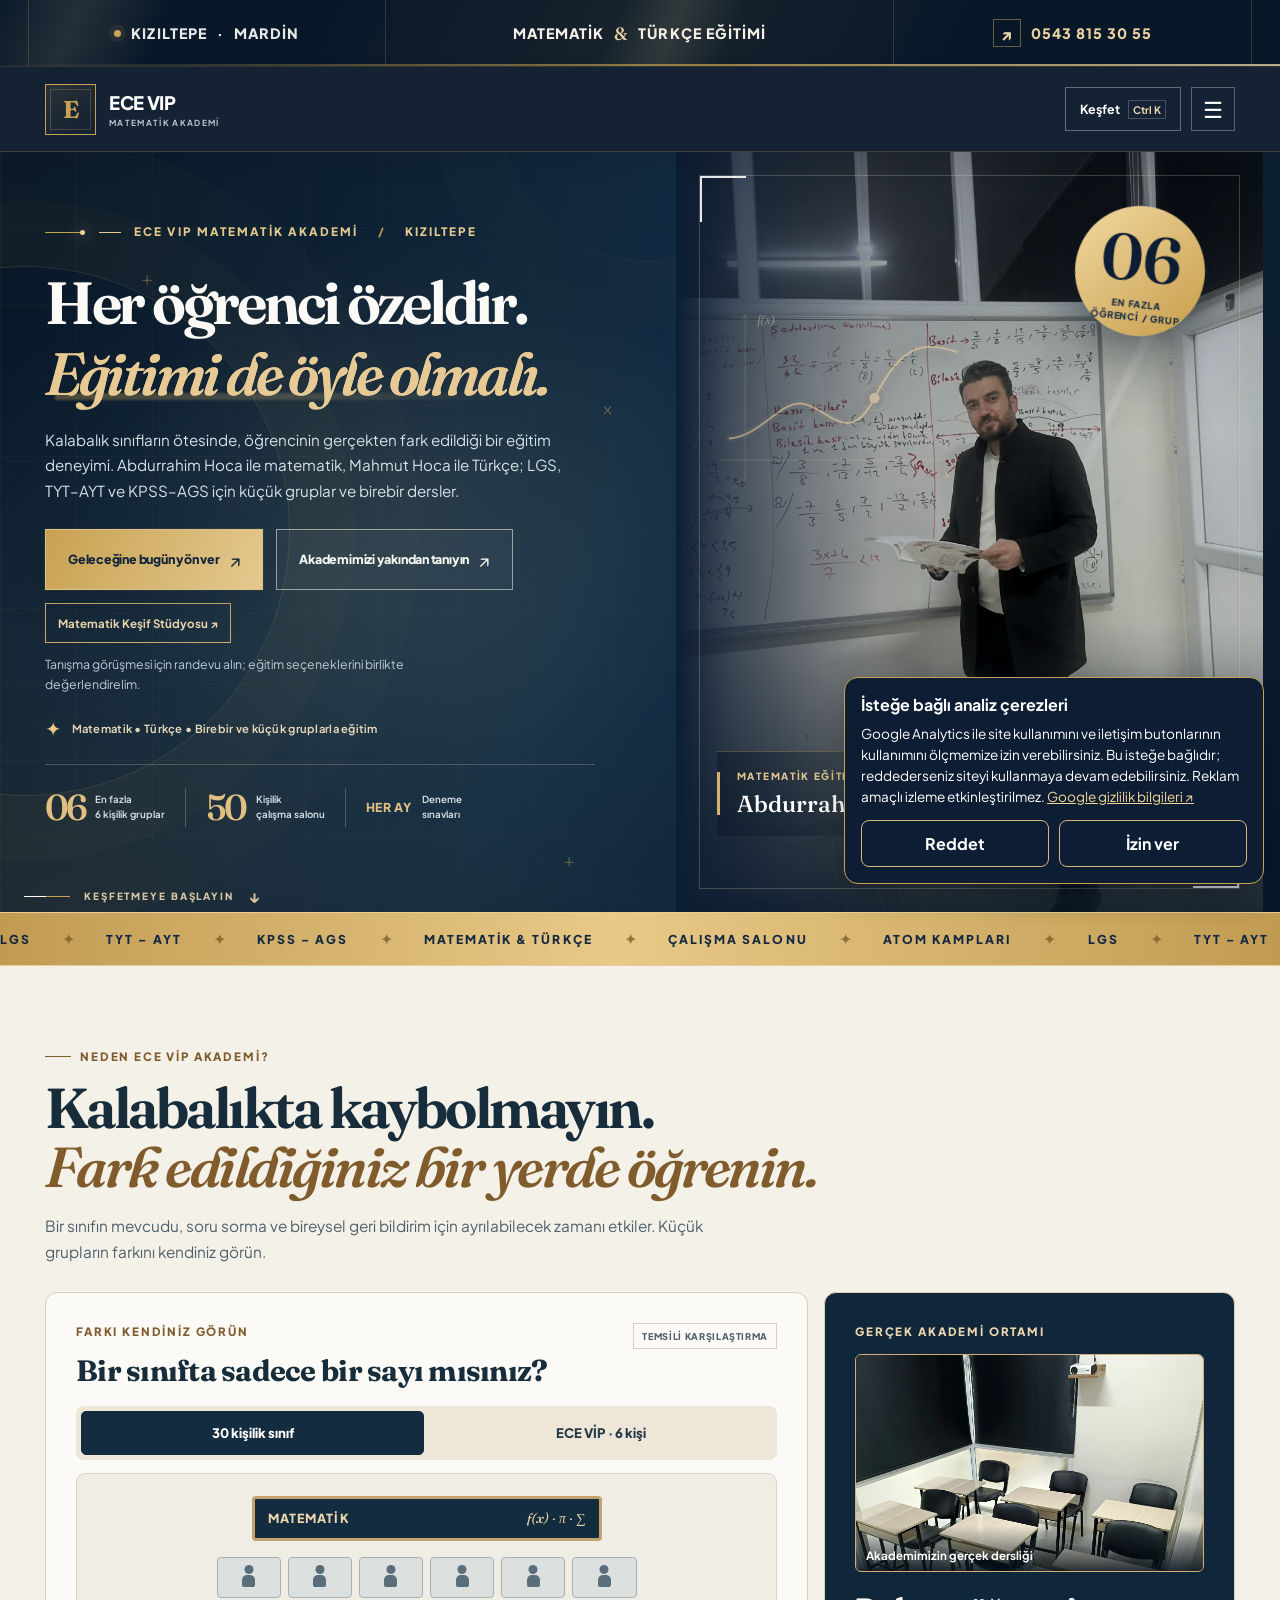
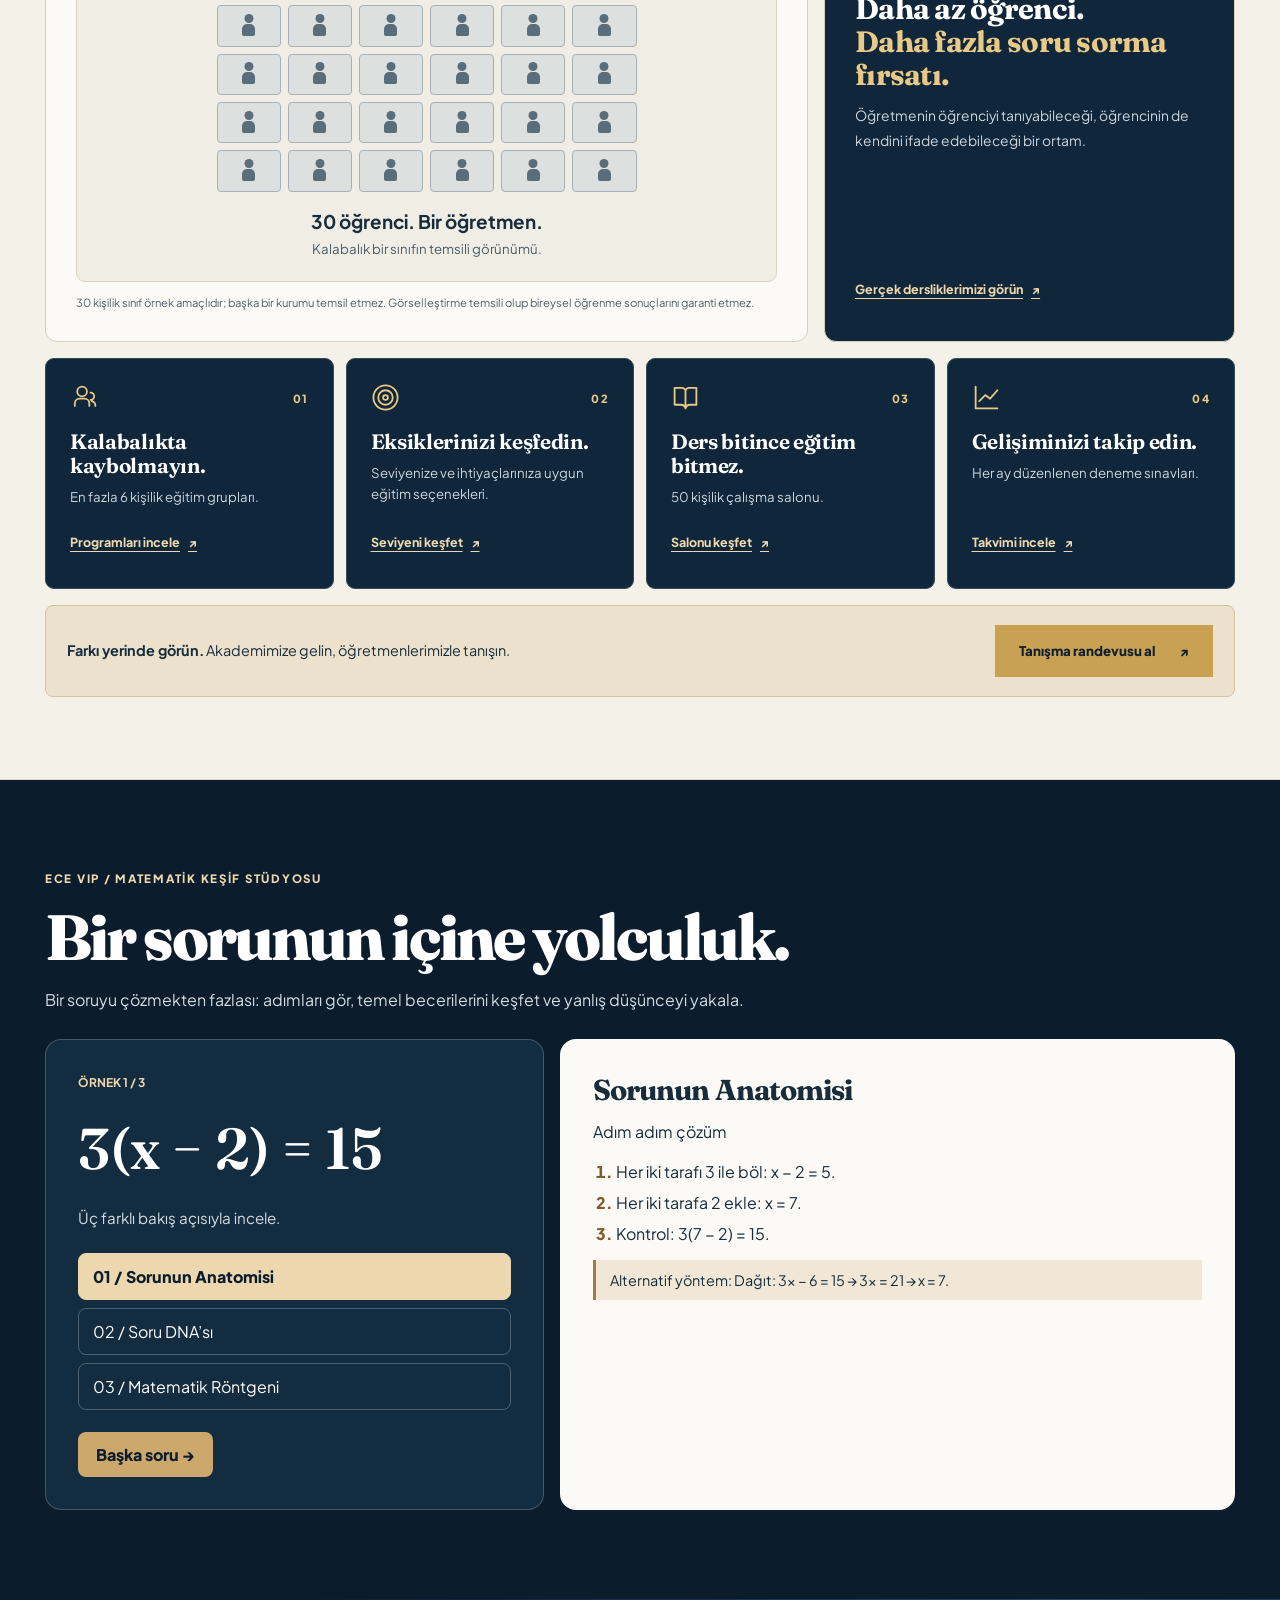
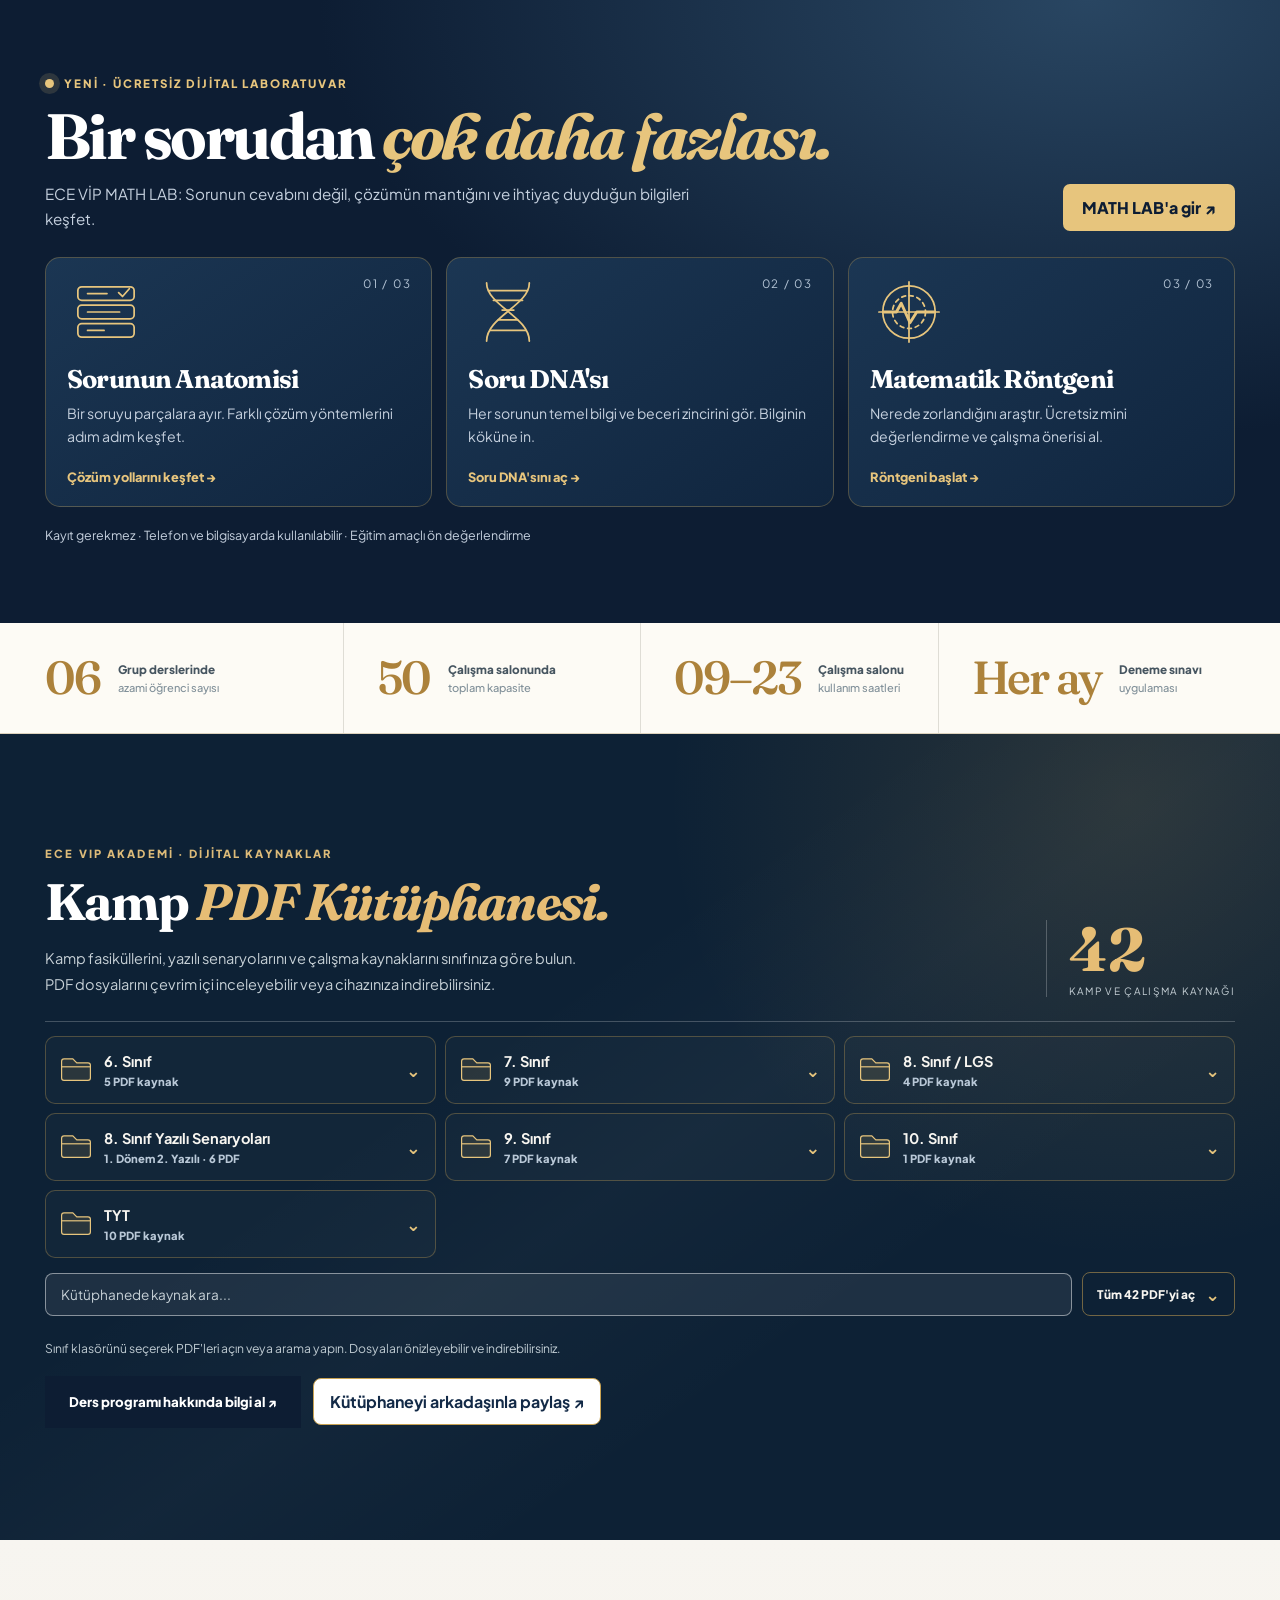
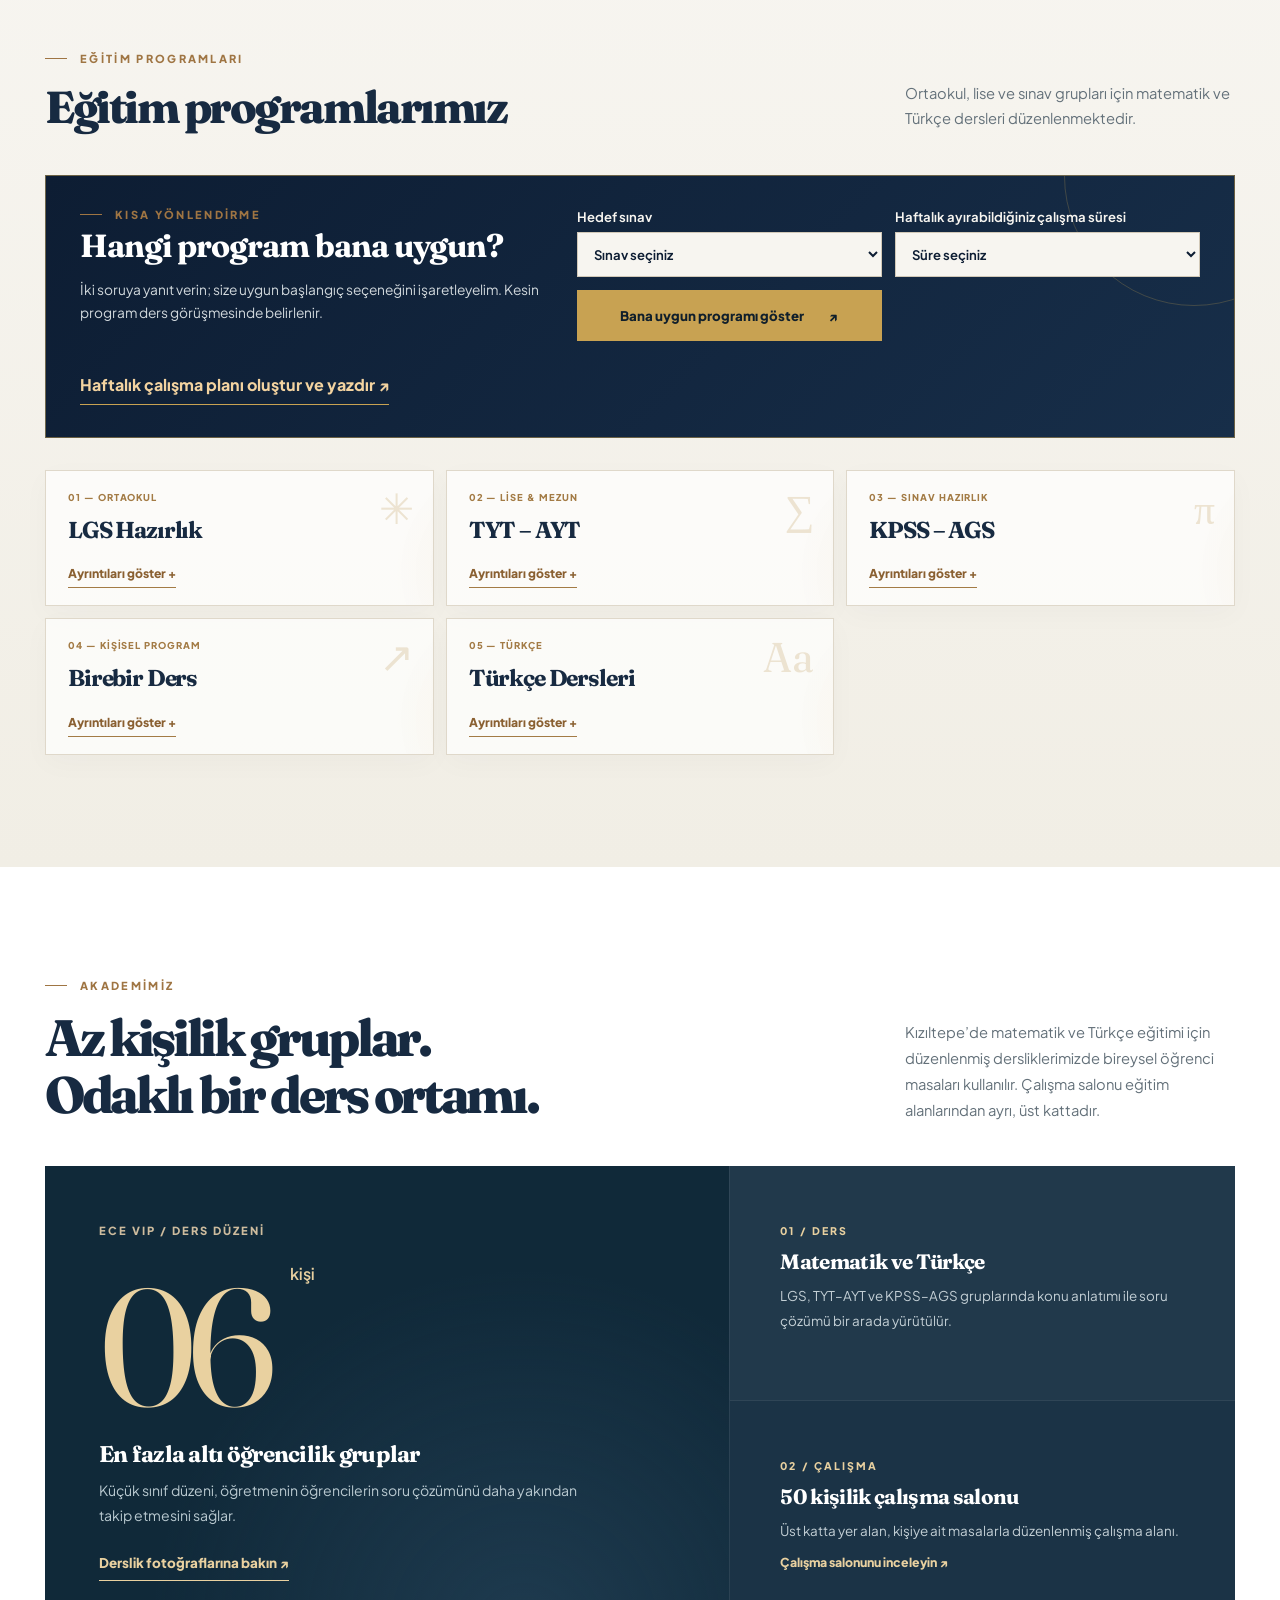
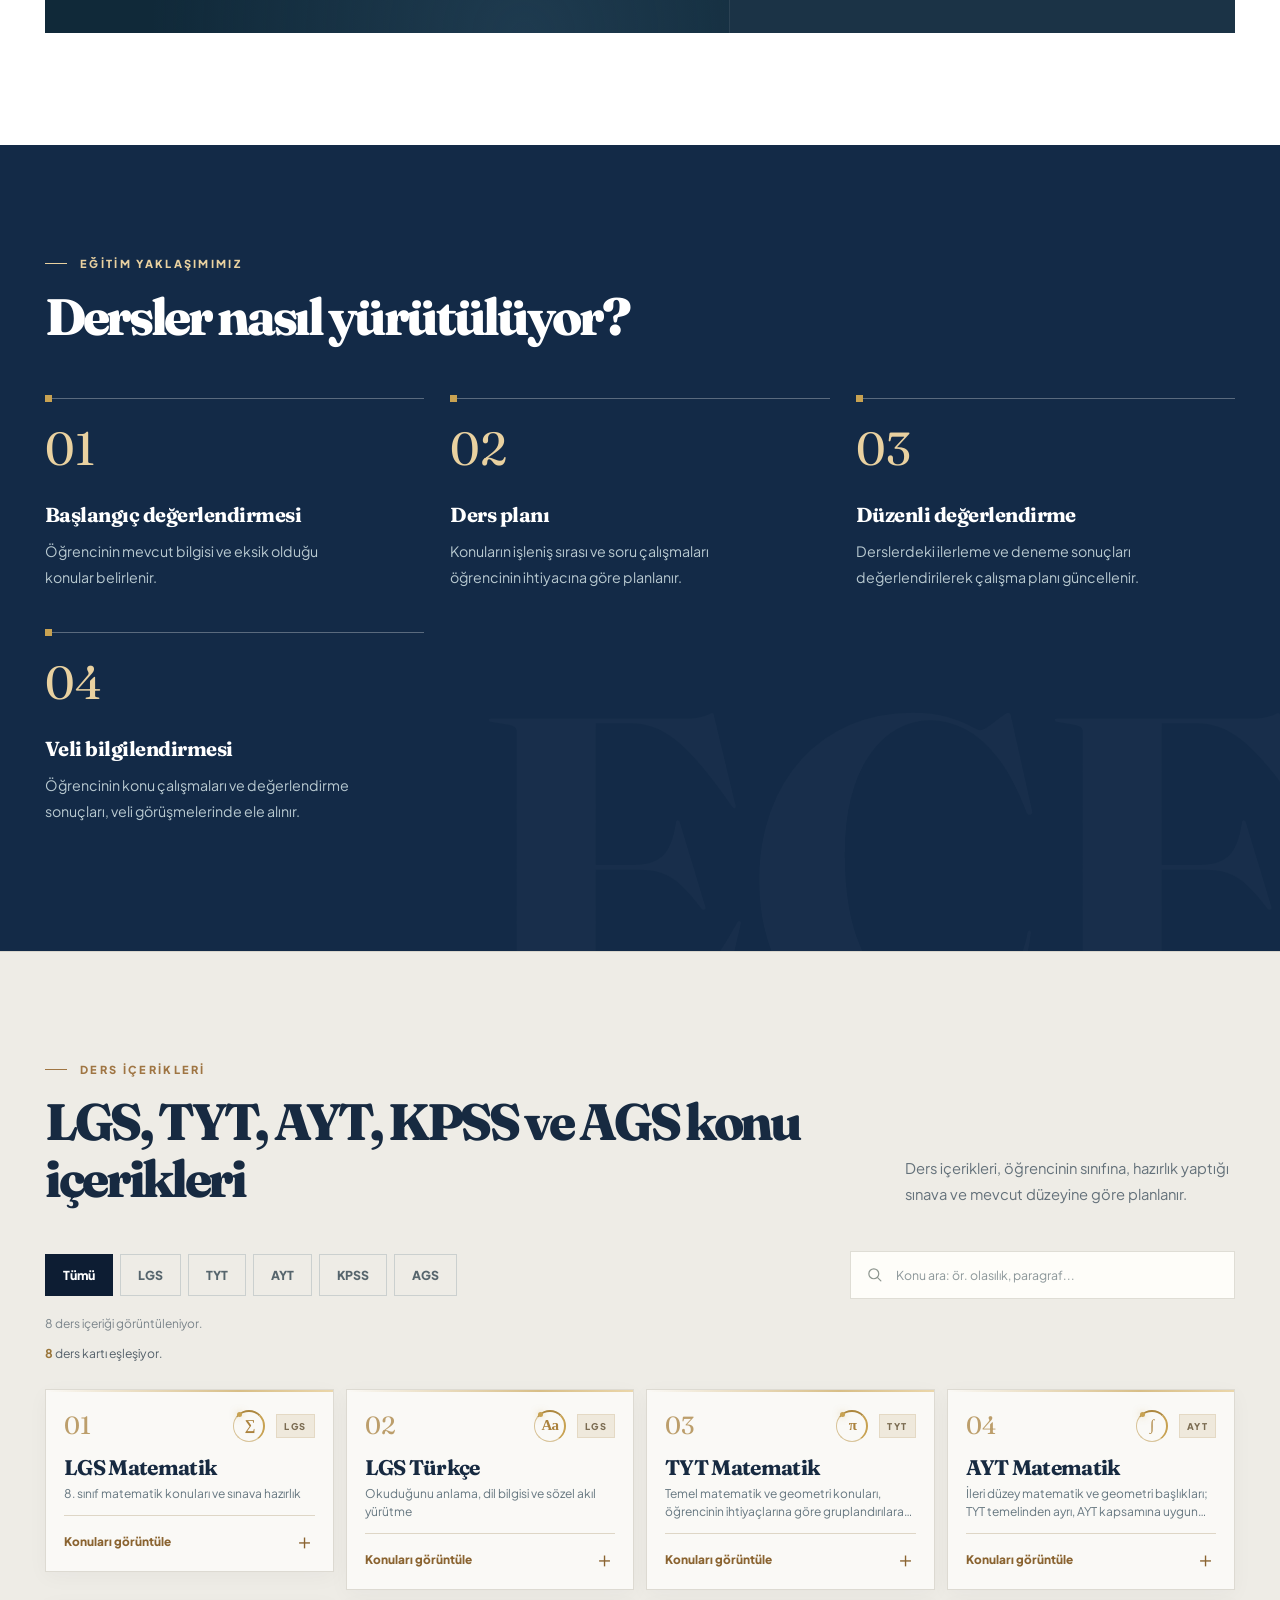
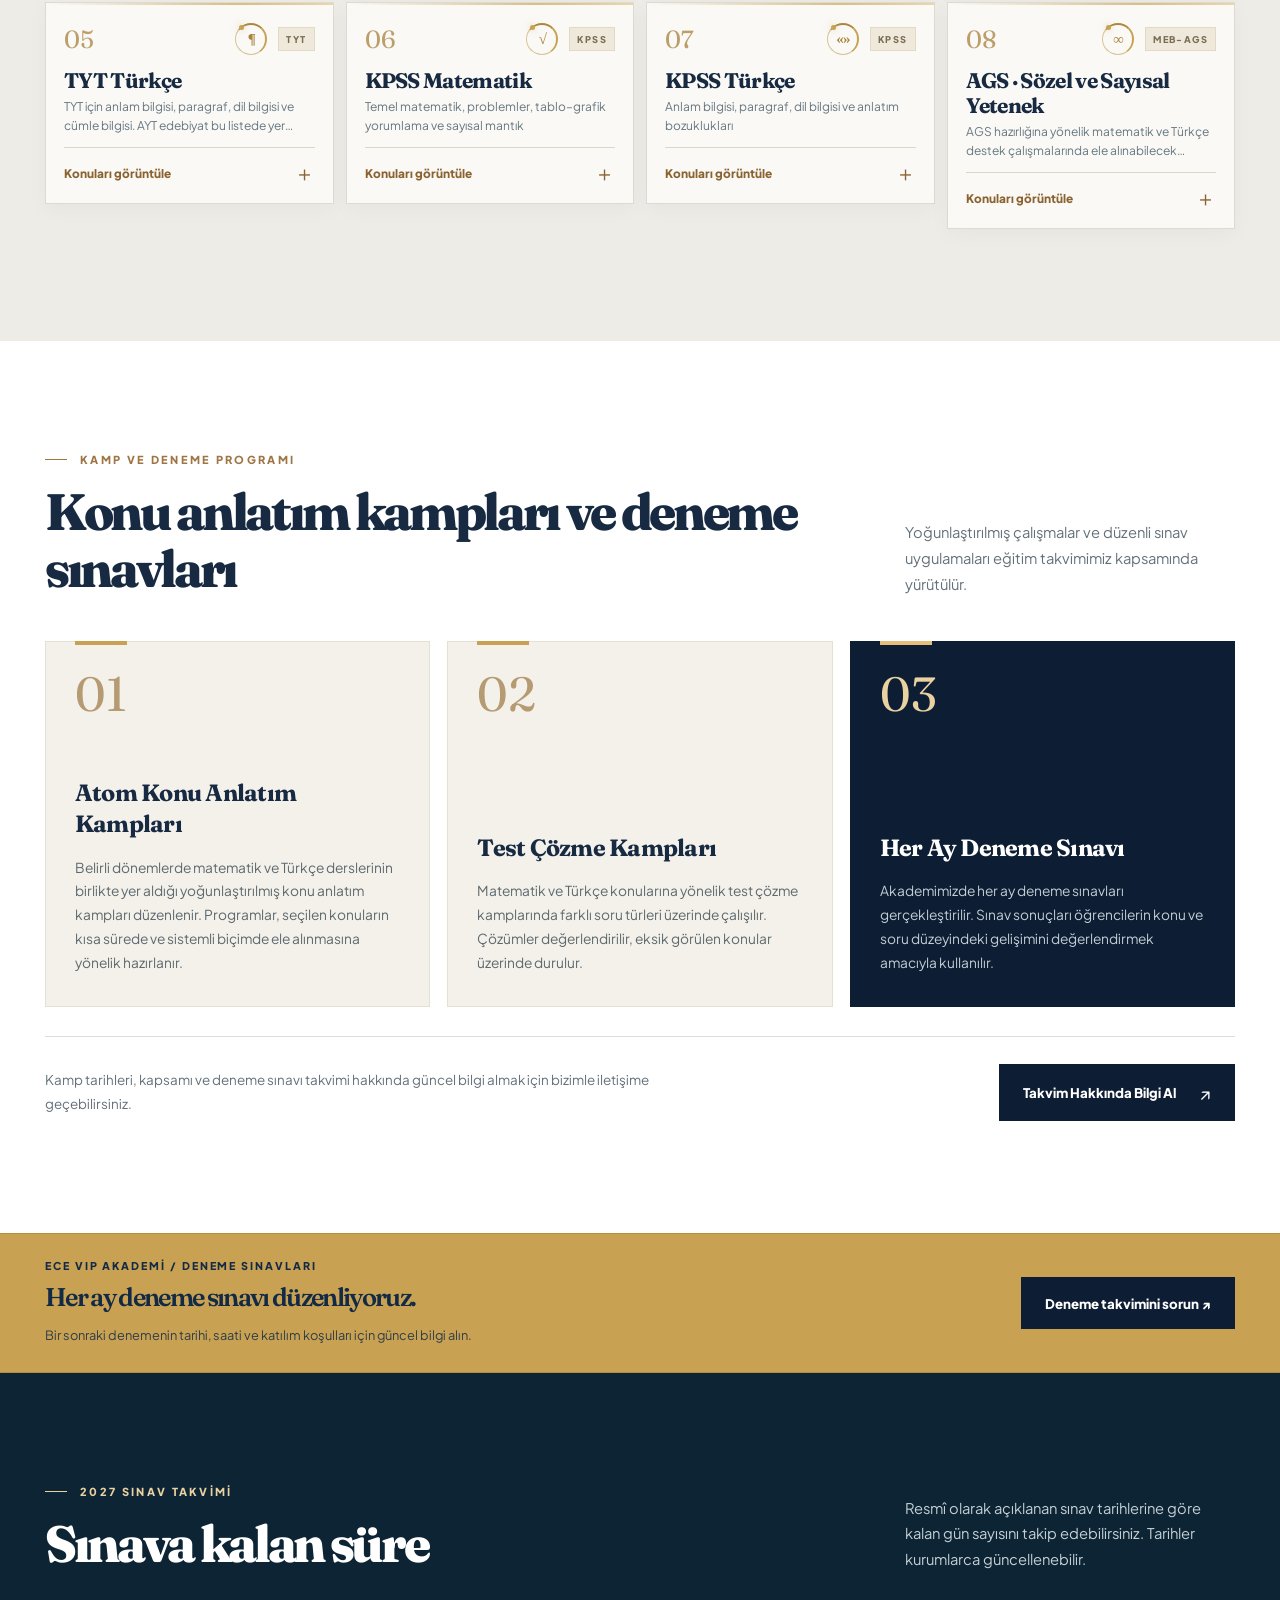
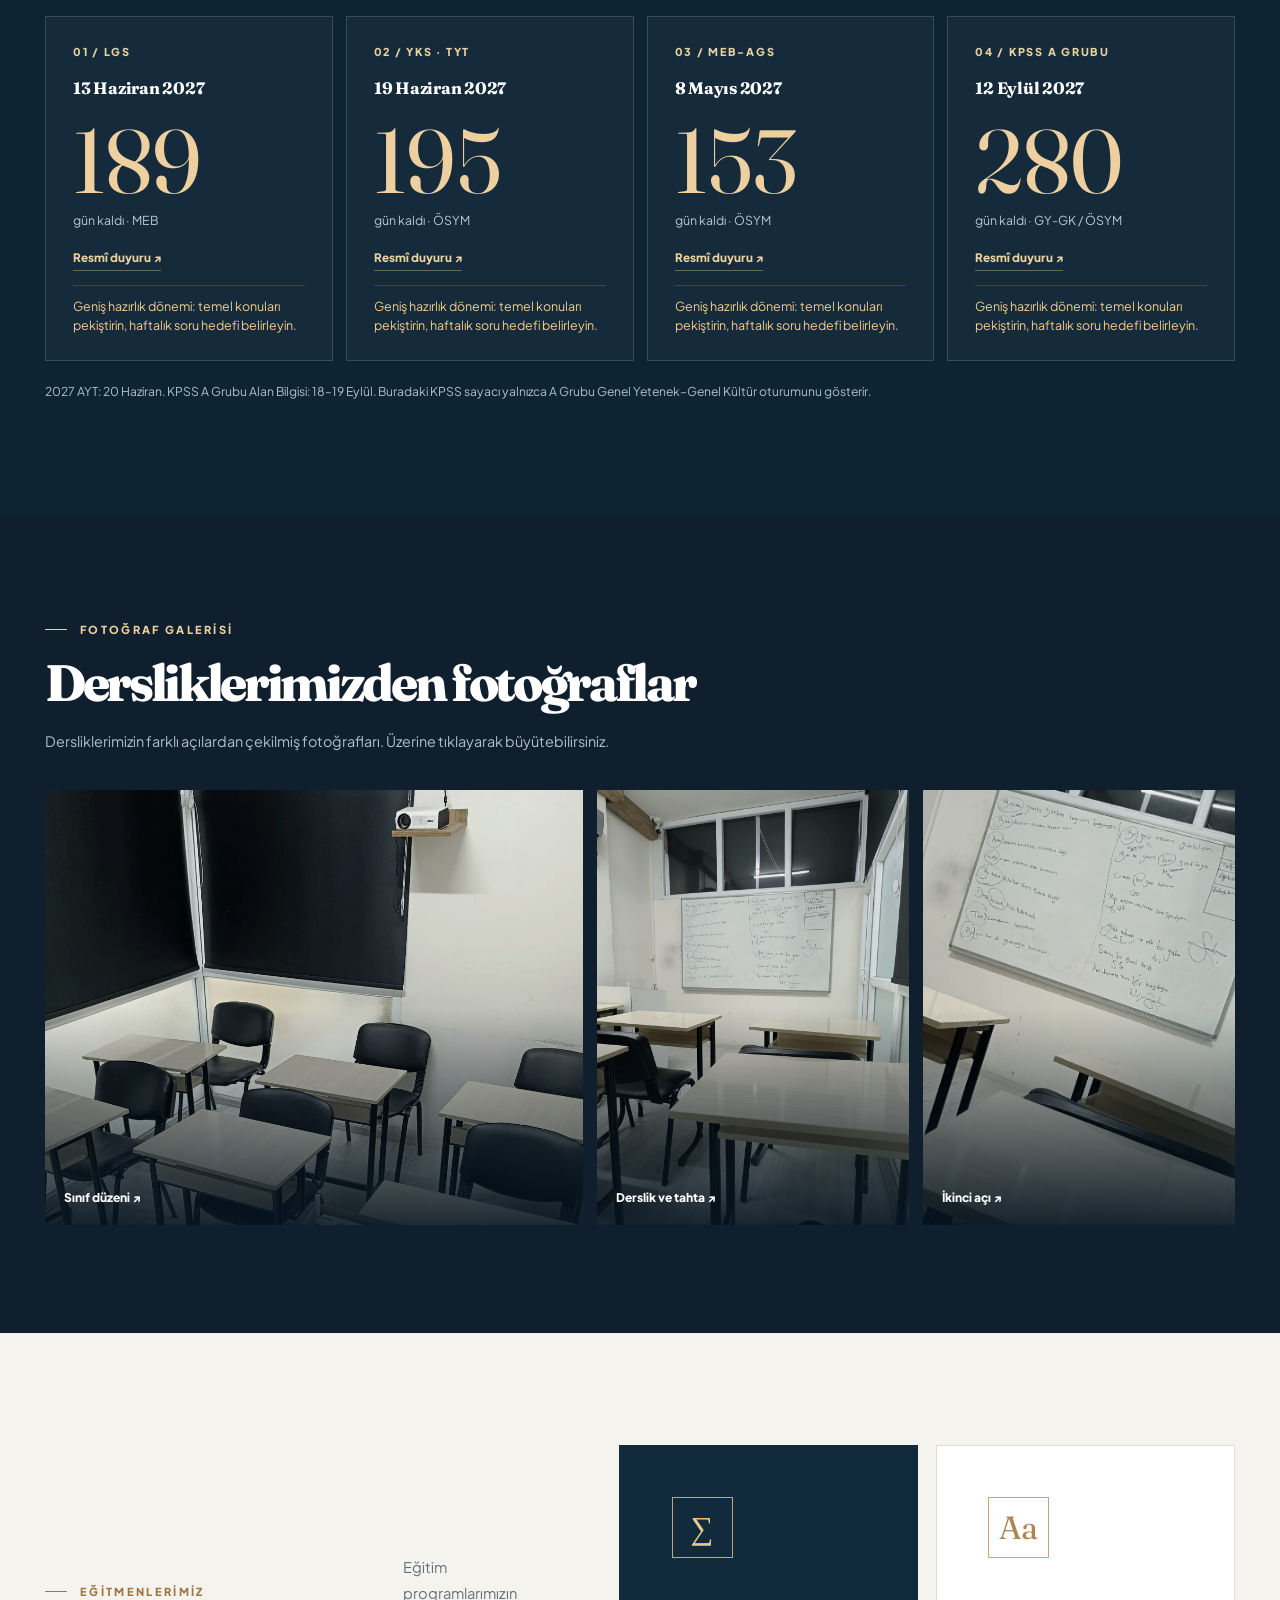
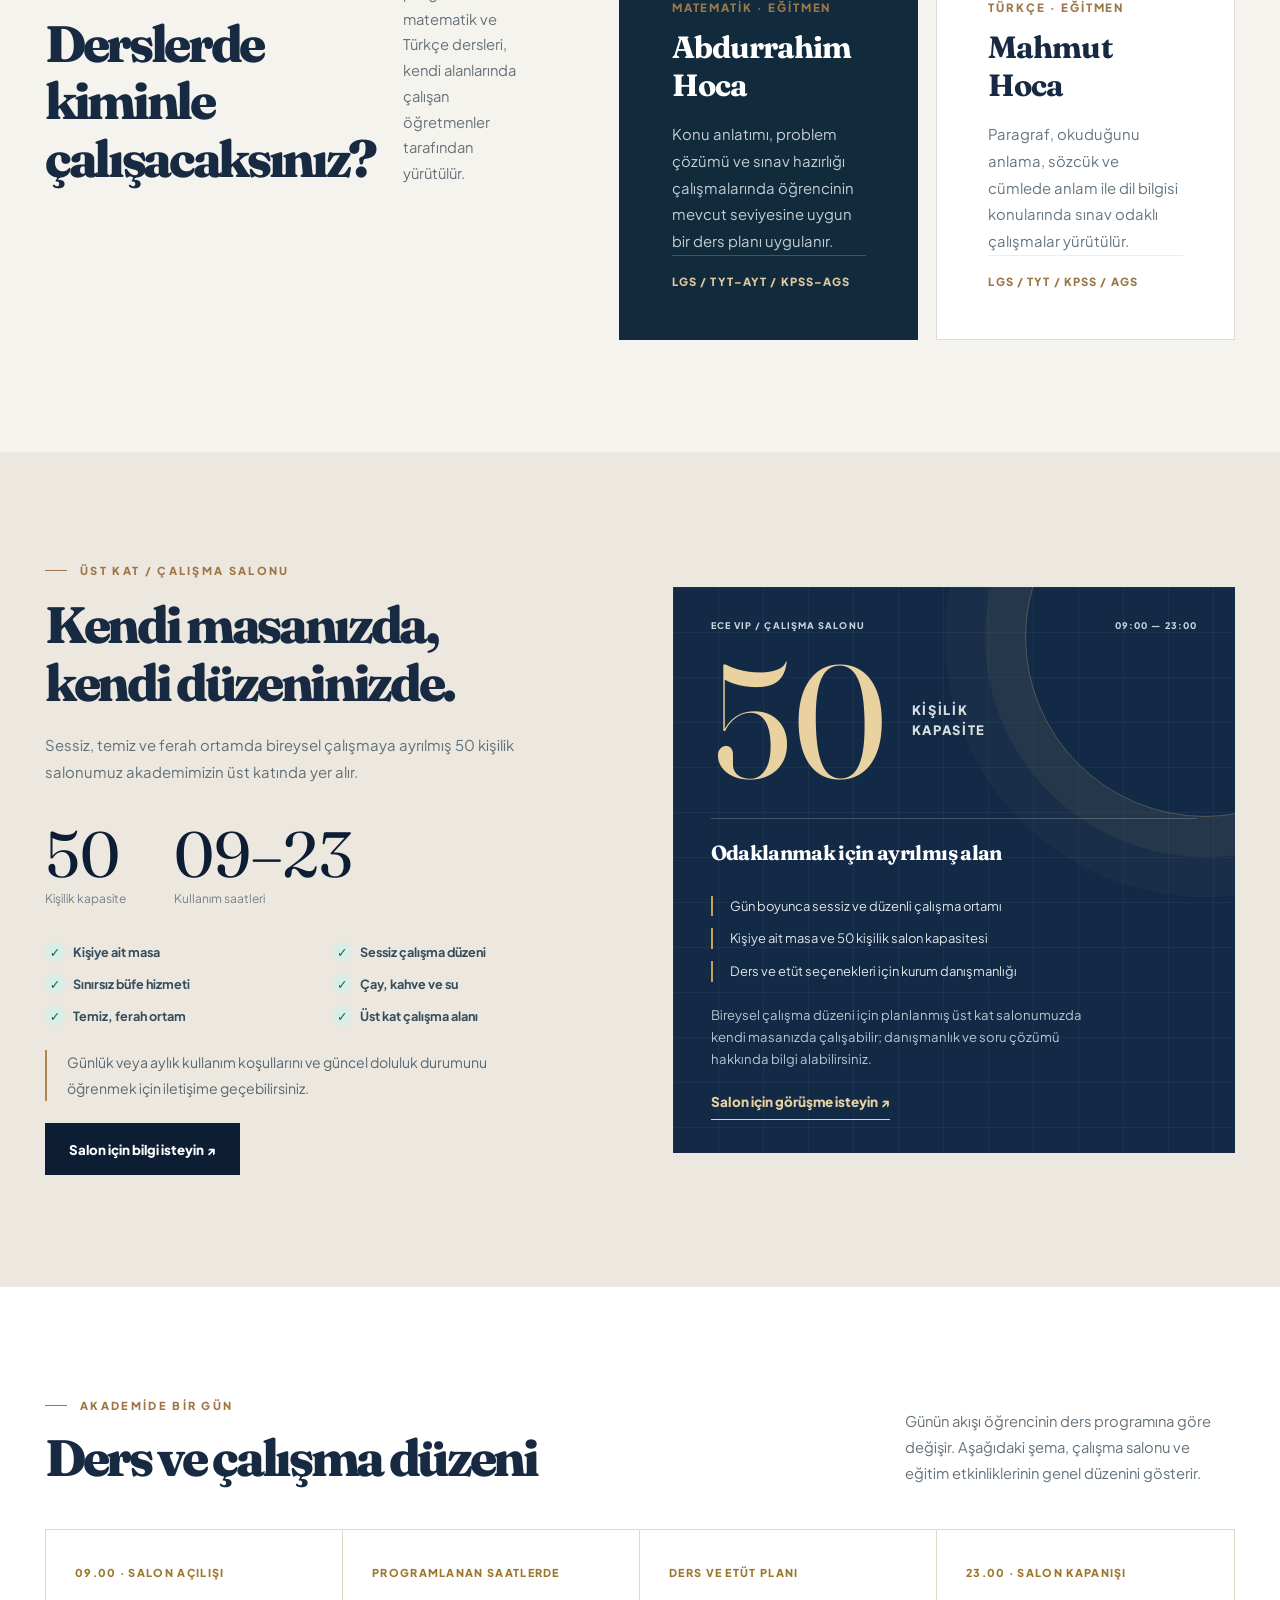
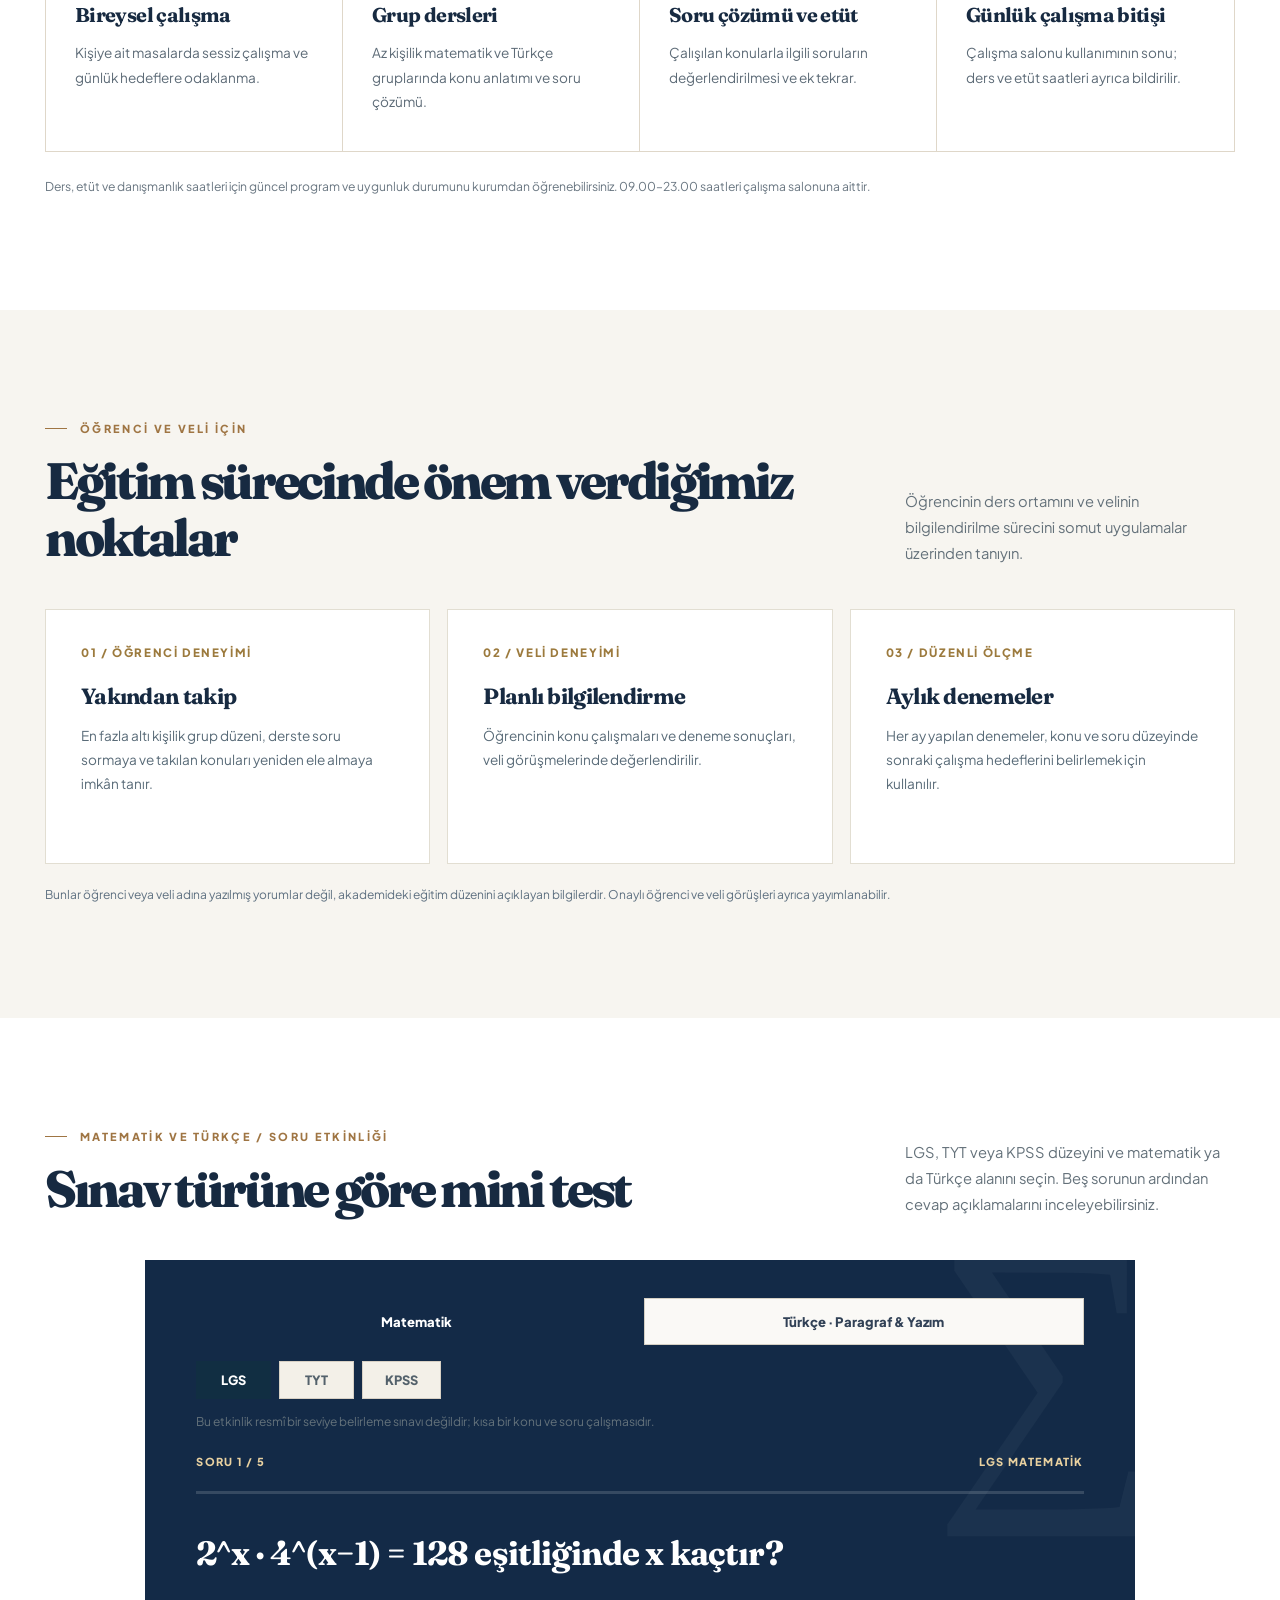
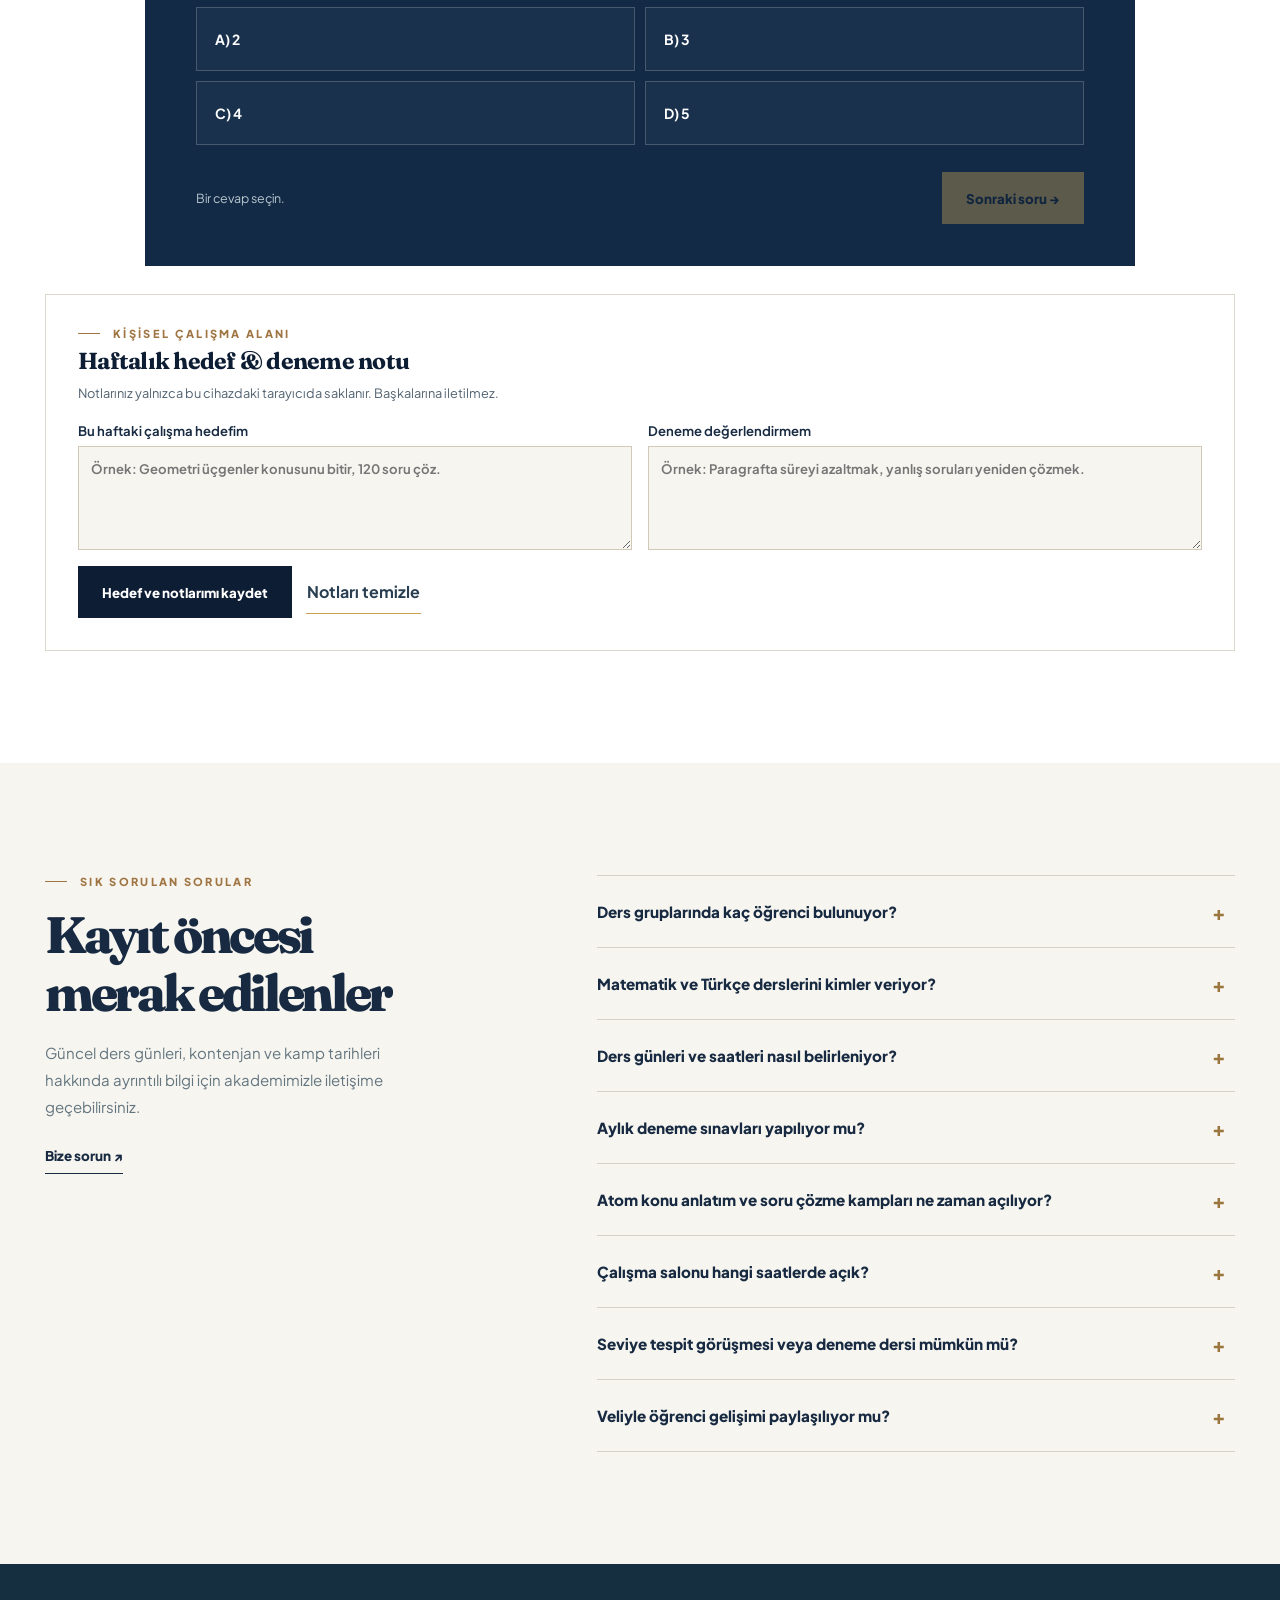
==== commit 751ed5fc: "Add six grade 8 second written exam scenario PDFs to library" ====
--- a/index.html
+++ b/index.html
@@ -18,7 +18,7 @@
 <meta name="twitter:card" content="summary_large_image"/>
 <link rel="stylesheet" href="./assets/ece-upgrade.css"/>
 <meta name="ece-ga4-id" content="G-6K4KRL1EY3"/>
-<link rel="stylesheet" href="./assets/ece-conversion.css"/>
+<link rel="stylesheet" href="./assets/ece-conversion.css?v=2"/>
 <link rel="stylesheet" href="./assets/ece-welcome.css"/>
 </head><body>
 <div aria-hidden="true" class="reading-progress" id="readingProgress"></div>
@@ -83,23 +83,24 @@
 </div></aside><section class="section premium-section" id="pdf-kutuphanesi" aria-labelledby="libTitle">
  <div class="wrap">
   <div class="lib-heading">
-   <div><div class="lib-eyebrow">ECE VIP AKADEMİ · DİJİTAL KAYNAKLAR</div><h2 id="libTitle">Kamp <em>PDF Kütüphanesi.</em></h2><p>Kamp fasiküllerini ve matematik çalışma kaynaklarını sınıfınıza göre bulun. PDF dosyalarını çevrim içi inceleyebilir veya cihazınıza indirebilirsiniz.</p></div>
-   <div class="lib-number"><strong>36</strong><small>Kamp ve çalışma kaynağı</small></div>
+   <div><div class="lib-eyebrow">ECE VIP AKADEMİ · DİJİTAL KAYNAKLAR</div><h2 id="libTitle">Kamp <em>PDF Kütüphanesi.</em></h2><p>Kamp fasiküllerini, yazılı senaryolarını ve çalışma kaynaklarını sınıfınıza göre bulun. PDF dosyalarını çevrim içi inceleyebilir veya cihazınıza indirebilirsiniz.</p></div>
+   <div class="lib-number"><strong>42</strong><small>Kamp ve çalışma kaynağı</small></div>
   </div>
   <div class="lib-tools"><div class="lib-tabs" role="group" aria-label="Sınıf klasörleri">
 <button class="lib-tab lib-folder" type="button" data-lib-filter="6" aria-expanded="false" aria-controls="libResults"><svg viewBox="0 0 40 32" width="40" height="32" fill="none" aria-hidden="true"><path d="M2 8V5a3 3 0 0 1 3-3h11l5 5h14a3 3 0 0 1 3 3v16a3 3 0 0 1-3 3H5a3 3 0 0 1-3-3V8Z" fill="#c8a25222" stroke="currentColor" stroke-width="1.5"/><path d="M2 12h36" stroke="currentColor" stroke-width="1.5"/></svg><span><strong>6. Sınıf</strong><small>5 PDF kaynak</small></span><span class="lib-arrow" aria-hidden="true">⌄</span></button>
 <button class="lib-tab lib-folder" type="button" data-lib-filter="7" aria-expanded="false" aria-controls="libResults"><svg viewBox="0 0 40 32" width="40" height="32" fill="none" aria-hidden="true"><path d="M2 8V5a3 3 0 0 1 3-3h11l5 5h14a3 3 0 0 1 3 3v16a3 3 0 0 1-3 3H5a3 3 0 0 1-3-3V8Z" fill="#c8a25222" stroke="currentColor" stroke-width="1.5"/><path d="M2 12h36" stroke="currentColor" stroke-width="1.5"/></svg><span><strong>7. Sınıf</strong><small>9 PDF kaynak</small></span><span class="lib-arrow" aria-hidden="true">⌄</span></button>
 <button class="lib-tab lib-folder" type="button" data-lib-filter="8" aria-expanded="false" aria-controls="libResults"><svg viewBox="0 0 40 32" width="40" height="32" fill="none" aria-hidden="true"><path d="M2 8V5a3 3 0 0 1 3-3h11l5 5h14a3 3 0 0 1 3 3v16a3 3 0 0 1-3 3H5a3 3 0 0 1-3-3V8Z" fill="#c8a25222" stroke="currentColor" stroke-width="1.5"/><path d="M2 12h36" stroke="currentColor" stroke-width="1.5"/></svg><span><strong>8. Sınıf / LGS</strong><small>4 PDF kaynak</small></span><span class="lib-arrow" aria-hidden="true">⌄</span></button>
+<button class="lib-tab lib-folder" type="button" data-lib-filter="8-yazili" aria-expanded="false" aria-controls="libResults"><svg viewBox="0 0 40 32" width="40" height="32" fill="none" aria-hidden="true"><path d="M2 8V5a3 3 0 0 1 3-3h11l5 5h14a3 3 0 0 1 3 3v16a3 3 0 0 1-3 3H5a3 3 0 0 1-3-3V8Z" fill="#c8a25222" stroke="currentColor" stroke-width="1.5"/><path d="M2 12h36" stroke="currentColor" stroke-width="1.5"/></svg><span><strong>8. Sınıf Yazılı Senaryoları</strong><small>1. Dönem 2. Yazılı · 6 PDF</small></span><span class="lib-arrow" aria-hidden="true">⌄</span></button>
 <button class="lib-tab lib-folder" type="button" data-lib-filter="9" aria-expanded="false" aria-controls="libResults"><svg viewBox="0 0 40 32" width="40" height="32" fill="none" aria-hidden="true"><path d="M2 8V5a3 3 0 0 1 3-3h11l5 5h14a3 3 0 0 1 3 3v16a3 3 0 0 1-3 3H5a3 3 0 0 1-3-3V8Z" fill="#c8a25222" stroke="currentColor" stroke-width="1.5"/><path d="M2 12h36" stroke="currentColor" stroke-width="1.5"/></svg><span><strong>9. Sınıf</strong><small>7 PDF kaynak</small></span><span class="lib-arrow" aria-hidden="true">⌄</span></button>
 <button class="lib-tab lib-folder" type="button" data-lib-filter="10" aria-expanded="false" aria-controls="libResults"><svg viewBox="0 0 40 32" width="40" height="32" fill="none" aria-hidden="true"><path d="M2 8V5a3 3 0 0 1 3-3h11l5 5h14a3 3 0 0 1 3 3v16a3 3 0 0 1-3 3H5a3 3 0 0 1-3-3V8Z" fill="#c8a25222" stroke="currentColor" stroke-width="1.5"/><path d="M2 12h36" stroke="currentColor" stroke-width="1.5"/></svg><span><strong>10. Sınıf</strong><small>1 PDF kaynak</small></span><span class="lib-arrow" aria-hidden="true">⌄</span></button>
 <button class="lib-tab lib-folder" type="button" data-lib-filter="tyt" aria-expanded="false" aria-controls="libResults"><svg viewBox="0 0 40 32" width="40" height="32" fill="none" aria-hidden="true"><path d="M2 8V5a3 3 0 0 1 3-3h11l5 5h14a3 3 0 0 1 3 3v16a3 3 0 0 1-3 3H5a3 3 0 0 1-3-3V8Z" fill="#c8a25222" stroke="currentColor" stroke-width="1.5"/><path d="M2 12h36" stroke="currentColor" stroke-width="1.5"/></svg><span><strong>TYT</strong><small>10 PDF kaynak</small></span><span class="lib-arrow" aria-hidden="true">⌄</span></button>
-</div><div class="lib-search-row"><label class="lib-search"><span class="sr-only">Kamp PDF'lerinde ara</span><input id="libSearch" type="search" placeholder="Kütüphanede kaynak ara..." autocomplete="off" aria-label="Kamp PDF'lerinde ara"></label><button class="lib-tab lib-all" type="button" data-lib-filter="all" aria-expanded="false" aria-controls="libResults">Tüm 36 PDF'yi aç <span class="lib-arrow" aria-hidden="true">⌄</span></button></div></div>
+</div><div class="lib-search-row"><label class="lib-search"><span class="sr-only">Kamp PDF'lerinde ara</span><input id="libSearch" type="search" placeholder="Kütüphanede kaynak ara..." autocomplete="off" aria-label="Kamp PDF'lerinde ara"></label><button class="lib-tab lib-all" type="button" data-lib-filter="all" aria-expanded="false" aria-controls="libResults">Tüm 42 PDF'yi aç <span class="lib-arrow" aria-hidden="true">⌄</span></button></div></div>
 <div id="libResults" class="lib-results" hidden><div class="lib-results-head"><p class="lib-count" id="libCount" role="status" aria-live="polite"></p><button type="button" class="lib-collapse" id="libCollapse">Kapat ↑</button></div><div class="lib-grid" id="libGrid"></div><p class="lib-empty" id="libEmpty" hidden>Aramanıza uygun fasikül bulunamadı. Başka bir sınıf veya kamp günü seçin.</p></div>
 <p class="lib-note">Sınıf klasörünü seçerek PDF'leri açın veya arama yapın. Dosyaları önizleyebilir ve indirebilirsiniz.</p><div class="ece-library-actions"><a class="btn btn-dark" href="#contactForm">Ders programı hakkında bilgi al ↗</a><button class="ece-share-btn" type="button" id="eceShareLibrary">Kütüphaneyi arkadaşınla paylaş ↗</button><span id="eceShareStatus" role="status" aria-live="polite"></span></div>
  </div>
 </section>
 <dialog class="lib-dialog" id="libDialog" aria-label="Kamp PDF önizlemesi">
- <div class="lib-dialog-head"><strong id="libDialogTitle">PDF Önizleme</strong><a id="libDialogLink" href="#" target="_blank" rel="noopener">Yeni sekmede aç ↗</a><button type="button" id="libDialogClose" aria-label="Önizlemeyi kapat">×</button></div>
+ <div class="lib-dialog-head"><strong id="libDialogTitle">PDF Önizleme</strong><a id="libDialogLink" href="#" target="_blank" rel="noopener">Yeni sekmede aç ↗</a><button id="libDialogShare" type="button" aria-label="Bu PDF dosyasını paylaş">Paylaş ↗</button><button type="button" id="libDialogClose" aria-label="Önizlemeyi kapat">×</button></div>
  <iframe id="libDialogFrame" title="Kamp PDF önizlemesi" loading="lazy"></iframe>
 </dialog>
 <section class="section programs premium-section" id="programlar"><div class="wrap"><div class="section-head"><div><div class="eyebrow">EĞİTİM PROGRAMLARI</div><h2>Eğitim programlarımız</h2></div><p>Ortaokul, lise ve sınav grupları için matematik ve Türkçe dersleri düzenlenmektedir.</p></div>
@@ -727,7 +728,7 @@
 <script>
 /* ECE VIP — GitHub Kamp PDF Kütüphanesi */
 (()=>{
- const files=[{"category":"6","day":1,"kind":"1. Ünite Tekrarı","title":"1. Kamp Günü","name":"ECE_VIP_6_SINIF_1_UNITE_1_KAMP_GUNU_CEVAP_ANAHTARLI.pdf","size":"2.1 MB"},{"category":"6","day":2,"kind":"1. Ünite Tekrarı","title":"2. Kamp Günü","name":"ECE_VIP_6_SINIF_1_UNITE_2_KAMP_GUNU_CEVAP_ANAHTARLI.pdf","size":"1.2 MB"},{"category":"6","day":3,"kind":"1. Ünite Tekrarı","title":"3. Kamp Günü","name":"ECE_VIP_6_SINIF_1_UNITE_3_KAMP_GUNU_CEVAP_ANAHTARLI.pdf","size":"1.4 MB"},{"category":"6","day":4,"kind":"1. Ünite Tekrarı","title":"4. Kamp Günü","name":"ECE_VIP_6_SINIF_1_UNITE_4_KAMP_GUNU_CEVAP_ANAHTARLI.pdf","size":"2.1 MB"},{"category":"6","day":null,"kind":"Görsel Matematik Çalışması","title":"6. Sınıf Matematik — Görsel Çalışmalar","name":"ECE_VIP_6_Sinif_Matematik_Gorsel_V4.pdf","path":"6-sinif/ECE_VIP_6_Sinif_Matematik_Gorsel_V4.pdf","size":"1.1 MB"},{"category":"7","day":1,"kind":"Matematik Kampı","title":"1. Kamp Günü","name":"ECE_VIP_MATEMATIK_1_KAMP_GUNU_CEVAP_ANAHTARLI.pdf","size":"1.6 MB"},{"category":"7","day":2,"kind":"Matematik Kampı","title":"2. Kamp Günü","name":"ECE_VIP_MATEMATIK_2_KAMP_GUNU_CEVAP_ANAHTARLI.pdf","size":"1.6 MB"},{"category":"7","day":3,"kind":"Matematik Kampı","title":"3. Kamp Günü","name":"ECE_VIP_MATEMATIK_3_KAMP_GUNU_CEVAP_ANAHTARLI.pdf","size":"1.8 MB"},{"category":"7","day":4,"kind":"Matematik Kampı","title":"4. Kamp Günü","name":"ECE_VIP_MATEMATIK_4_KAMP_GUNU_CEVAP_ANAHTARLI.pdf","size":"1.5 MB"},{"category":"7","day":5,"kind":"İşlenmiş Konu Testleri","title":"5. Kamp Günü","name":"ECE_VIP_7_Sinif_5_Kamp_Gunu_Cevap_Anahtarli.pdf","size":"1.5 MB"},{"category":"7","day":6,"kind":"İşlenmiş Konu Testleri","title":"6. Kamp Günü","name":"ECE_VIP_7_Sinif_6_Kamp_Gunu_Cevap_Anahtarli.pdf","size":"3.5 MB"},{"category":"7","day":7,"kind":"İşlenmiş Konu Testleri","title":"7. Kamp Günü","name":"ECE_VIP_7_Sinif_7_Kamp_Gunu_Cevap_Anahtarli.pdf","size":"5.0 MB"},{"category":"7","day":8,"kind":"İşlenmiş Konu Testleri","title":"8. Kamp Günü","name":"ECE_VIP_7_Sinif_8_Kamp_Gunu_CEVAP_ANAHTARLI_TEK_PDF.pdf","size":"4.5 MB"},{"category":"7","day":null,"kind":"Farklılaştırma Etkinlikleri","title":"7. Sınıf Matematik — Farklılaştırma","name":"ortaokul-matematik-dersi-7sinif-farklilastirma-etkinlikleri_20260909_065450_683.pdf","path":"7-sinif/ortaokul-matematik-dersi-7sinif-farklilastirma-etkinlikleri_20260909_065450_683.pdf","size":"0.5 MB"},{"category":"8","day":6,"kind":"Mini Genel Kamp","title":"6. Kamp Günü","name":"ECE_VIP_8_Sinif_Mini_Genel_Kamp_6_Gun_Cevap_Anahtarli.pdf","size":"11.1 MB"},{"category":"8","day":7,"kind":"Mini Genel Kamp","title":"7. Kamp Günü","name":"ECE_VIP_8_Sinif_Mini_Genel_Kamp_7_Gun_Cevap_Anahtarli.pdf","size":"5.5 MB"},{"category":"8","day":8,"kind":"Mini Genel Kamp","title":"8. Kamp Günü","name":"ECE_VIP_8_Sinif_Mini_Genel_Kamp_8_Gun_Cevap_Anahtarli.pdf","size":"7.2 MB"},{"category":"8","day":9,"kind":"Mini Genel Kamp","title":"9. Kamp Günü","name":"ECE_VIP_8_Sinif_Mini_Genel_Kamp_9_Gun_Cevap_Anahtarli.pdf","size":"7.9 MB"},{"category":"9","day":1,"kind":"9 Günlük Matematik Kampı","title":"1. Kamp Günü","name":"ECE_VIP_9_Sinif_9_Gunluk_Kamp_1_Gun_Fasikulu.pdf","size":"7.6 MB"},{"category":"9","day":2,"kind":"9 Günlük Matematik Kampı","title":"2. Kamp Günü","name":"ECE_VIP_9_Sinif_9_Gunluk_Kamp_2_Gun_Fasikulu.pdf","size":"6.7 MB"},{"category":"9","day":3,"kind":"9 Günlük Matematik Kampı","title":"3. Kamp Günü","name":"ECE_VIP_9_Sinif_9_Gunluk_Kamp_3_Gun_Fasikulu.pdf","size":"4.5 MB"},{"category":"9","day":4,"kind":"9 Günlük Matematik Kampı","title":"4. Kamp Günü","name":"ECE_VIP_9_Sinif_9_Gunluk_Kamp_4_Gun_Fasikulu.pdf","size":"3.6 MB"},{"category":"9","day":null,"kind":"Matematik Telafi Çalışması","title":"9. Sınıf — Matematik Telafi","name":"telafi-matematik-9.pdf","path":"9-sinif/telafi-matematik-9.pdf","size":"1.9 MB"},{"category":"9","day":null,"kind":"Öğrenme Köprüsü","title":"9. Sınıf — Öğrenme Köprüsü","name":"ECE_VIP_9_Sinif_Ogrenme_Koprusu_Gorsel_V2.pdf","path":"9-sinif/ECE_VIP_9_Sinif_Ogrenme_Koprusu_Gorsel_V2.pdf","size":"2.2 MB"},{"category":"9","day":null,"kind":"Zenginleştirme Atölyesi","title":"9. Sınıf — Zenginleştirme Atölyesi","name":"ECE_VIP_9_Sinif_Zenginlestirme_Atolyesi.pdf","path":"9-sinif/ECE_VIP_9_Sinif_Zenginlestirme_Atolyesi.pdf","size":"0.2 MB"},{"category":"10","day":null,"kind":"Matematik Zenginleştirme","title":"10. Sınıf — Matematik Zenginleştirme","name":"zenginlestirme-10-matematik.pdf","path":"10-sinif/zenginlestirme-10-matematik.pdf","size":"0.3 MB"},{"category":"tyt","day":1,"kind":"Mini Karma Fasikül","title":"1. Kamp Günü","name":"ECE_VIP_AKADEMI_TYT_9_GUNLUK_KAMP_1_GUN_MINI_KARMA_100_SORU.pdf","size":"5.5 MB"},{"category":"tyt","day":2,"kind":"Mini Karma Fasikül","title":"2. Kamp Günü","name":"ECE_VIP_AKADEMI_TYT_9_GUNLUK_KAMP_2_GUN_MINI_KARMA_100_SORU.pdf","size":"5.4 MB"},{"category":"tyt","day":3,"kind":"Mini Karma Fasikül","title":"3. Kamp Günü","name":"ECE_VIP_AKADEMI_TYT_9_GUNLUK_KAMP_3_GUN_MINI_KARMA_99_SORU.pdf","size":"4.8 MB"},{"category":"tyt","day":4,"kind":"Mini Karma Fasikül","title":"4. Kamp Günü","name":"ECE_VIP_AKADEMI_TYT_9_GUNLUK_KAMP_4_GUN_MINI_KARMA_98_SORU.pdf","size":"5.3 MB"},{"category":"tyt","day":6,"kind":"Mini Karma Fasikül","title":"6. Kamp Günü","name":"ECE_VIP_AKADEMI_TYT_9_GUNLUK_KAMP_6_GUN_MINI_KARMA_95_SORU.pdf","size":"4.0 MB"},{"category":"tyt","day":7,"kind":"Mini Karma Fasikül","title":"7. Kamp Günü","name":"ECE_VIP_AKADEMI_TYT_9_GUNLUK_KAMP_7_GUN_MINI_KARMA_97_SORU.pdf","size":"5.5 MB"},{"category":"tyt","day":8,"kind":"Mini Karma Fasikül","title":"8. Kamp Günü","name":"ECE_VIP_AKADEMI_TYT_9_GUNLUK_KAMP_8_GUN_MINI_KARMA_98_SORU (1).pdf","size":"5.7 MB"},{"category":"tyt","day":9,"kind":"Mini Karma Fasikül","title":"9. Kamp Günü","name":"ECE_VIP_AKADEMI_TYT_9_GUNLUK_KAMP_9_GUN_MINI_KARMA_97_SORU.pdf","size":"5.8 MB"},{"category":"tyt","day":null,"kind":"YKS Sayısal Yeterlilik","title":"YKS Sayısal Yeterlilik Kampı","name":"ECE_VIP_YKS_Sayisal_Yeterlilik_Kampi.pdf","path":"tyt/ECE_VIP_YKS_Sayisal_Yeterlilik_Kampi.pdf","size":"23.0 MB"},{"category":"tyt","day":null,"kind":"YKS Sözel Yeterlilik","title":"YKS Sözel Yeterlilik Kampı","name":"ECE_VIP_YKS_Sozel_Yeterlilik_Kampi.pdf","path":"tyt/ECE_VIP_YKS_Sozel_Yeterlilik_Kampi.pdf","size":"10.3 MB"}];
+ const files=[{"category":"6","day":1,"kind":"1. Ünite Tekrarı","title":"1. Kamp Günü","name":"ECE_VIP_6_SINIF_1_UNITE_1_KAMP_GUNU_CEVAP_ANAHTARLI.pdf","size":"2.1 MB"},{"category":"6","day":2,"kind":"1. Ünite Tekrarı","title":"2. Kamp Günü","name":"ECE_VIP_6_SINIF_1_UNITE_2_KAMP_GUNU_CEVAP_ANAHTARLI.pdf","size":"1.2 MB"},{"category":"6","day":3,"kind":"1. Ünite Tekrarı","title":"3. Kamp Günü","name":"ECE_VIP_6_SINIF_1_UNITE_3_KAMP_GUNU_CEVAP_ANAHTARLI.pdf","size":"1.4 MB"},{"category":"6","day":4,"kind":"1. Ünite Tekrarı","title":"4. Kamp Günü","name":"ECE_VIP_6_SINIF_1_UNITE_4_KAMP_GUNU_CEVAP_ANAHTARLI.pdf","size":"2.1 MB"},{"category":"6","day":null,"kind":"Görsel Matematik Çalışması","title":"6. Sınıf Matematik — Görsel Çalışmalar","name":"ECE_VIP_6_Sinif_Matematik_Gorsel_V4.pdf","path":"6-sinif/ECE_VIP_6_Sinif_Matematik_Gorsel_V4.pdf","size":"1.1 MB"},{"category":"7","day":1,"kind":"Matematik Kampı","title":"1. Kamp Günü","name":"ECE_VIP_MATEMATIK_1_KAMP_GUNU_CEVAP_ANAHTARLI.pdf","size":"1.6 MB"},{"category":"7","day":2,"kind":"Matematik Kampı","title":"2. Kamp Günü","name":"ECE_VIP_MATEMATIK_2_KAMP_GUNU_CEVAP_ANAHTARLI.pdf","size":"1.6 MB"},{"category":"7","day":3,"kind":"Matematik Kampı","title":"3. Kamp Günü","name":"ECE_VIP_MATEMATIK_3_KAMP_GUNU_CEVAP_ANAHTARLI.pdf","size":"1.8 MB"},{"category":"7","day":4,"kind":"Matematik Kampı","title":"4. Kamp Günü","name":"ECE_VIP_MATEMATIK_4_KAMP_GUNU_CEVAP_ANAHTARLI.pdf","size":"1.5 MB"},{"category":"7","day":5,"kind":"İşlenmiş Konu Testleri","title":"5. Kamp Günü","name":"ECE_VIP_7_Sinif_5_Kamp_Gunu_Cevap_Anahtarli.pdf","size":"1.5 MB"},{"category":"7","day":6,"kind":"İşlenmiş Konu Testleri","title":"6. Kamp Günü","name":"ECE_VIP_7_Sinif_6_Kamp_Gunu_Cevap_Anahtarli.pdf","size":"3.5 MB"},{"category":"7","day":7,"kind":"İşlenmiş Konu Testleri","title":"7. Kamp Günü","name":"ECE_VIP_7_Sinif_7_Kamp_Gunu_Cevap_Anahtarli.pdf","size":"5.0 MB"},{"category":"7","day":8,"kind":"İşlenmiş Konu Testleri","title":"8. Kamp Günü","name":"ECE_VIP_7_Sinif_8_Kamp_Gunu_CEVAP_ANAHTARLI_TEK_PDF.pdf","size":"4.5 MB"},{"category":"7","day":null,"kind":"Farklılaştırma Etkinlikleri","title":"7. Sınıf Matematik — Farklılaştırma","name":"ortaokul-matematik-dersi-7sinif-farklilastirma-etkinlikleri_20260909_065450_683.pdf","path":"7-sinif/ortaokul-matematik-dersi-7sinif-farklilastirma-etkinlikleri_20260909_065450_683.pdf","size":"0.5 MB"},{"category":"8","day":6,"kind":"Mini Genel Kamp","title":"6. Kamp Günü","name":"ECE_VIP_8_Sinif_Mini_Genel_Kamp_6_Gun_Cevap_Anahtarli.pdf","size":"11.1 MB"},{"category":"8","day":7,"kind":"Mini Genel Kamp","title":"7. Kamp Günü","name":"ECE_VIP_8_Sinif_Mini_Genel_Kamp_7_Gun_Cevap_Anahtarli.pdf","size":"5.5 MB"},{"category":"8","day":8,"kind":"Mini Genel Kamp","title":"8. Kamp Günü","name":"ECE_VIP_8_Sinif_Mini_Genel_Kamp_8_Gun_Cevap_Anahtarli.pdf","size":"7.2 MB"},{"category":"8","day":9,"kind":"Mini Genel Kamp","title":"9. Kamp Günü","name":"ECE_VIP_8_Sinif_Mini_Genel_Kamp_9_Gun_Cevap_Anahtarli.pdf","size":"7.9 MB"},{"category":"9","day":1,"kind":"9 Günlük Matematik Kampı","title":"1. Kamp Günü","name":"ECE_VIP_9_Sinif_9_Gunluk_Kamp_1_Gun_Fasikulu.pdf","size":"7.6 MB"},{"category":"9","day":2,"kind":"9 Günlük Matematik Kampı","title":"2. Kamp Günü","name":"ECE_VIP_9_Sinif_9_Gunluk_Kamp_2_Gun_Fasikulu.pdf","size":"6.7 MB"},{"category":"9","day":3,"kind":"9 Günlük Matematik Kampı","title":"3. Kamp Günü","name":"ECE_VIP_9_Sinif_9_Gunluk_Kamp_3_Gun_Fasikulu.pdf","size":"4.5 MB"},{"category":"9","day":4,"kind":"9 Günlük Matematik Kampı","title":"4. Kamp Günü","name":"ECE_VIP_9_Sinif_9_Gunluk_Kamp_4_Gun_Fasikulu.pdf","size":"3.6 MB"},{"category":"9","day":null,"kind":"Matematik Telafi Çalışması","title":"9. Sınıf — Matematik Telafi","name":"telafi-matematik-9.pdf","path":"9-sinif/telafi-matematik-9.pdf","size":"1.9 MB"},{"category":"9","day":null,"kind":"Öğrenme Köprüsü","title":"9. Sınıf — Öğrenme Köprüsü","name":"ECE_VIP_9_Sinif_Ogrenme_Koprusu_Gorsel_V2.pdf","path":"9-sinif/ECE_VIP_9_Sinif_Ogrenme_Koprusu_Gorsel_V2.pdf","size":"2.2 MB"},{"category":"9","day":null,"kind":"Zenginleştirme Atölyesi","title":"9. Sınıf — Zenginleştirme Atölyesi","name":"ECE_VIP_9_Sinif_Zenginlestirme_Atolyesi.pdf","path":"9-sinif/ECE_VIP_9_Sinif_Zenginlestirme_Atolyesi.pdf","size":"0.2 MB"},{"category":"10","day":null,"kind":"Matematik Zenginleştirme","title":"10. Sınıf — Matematik Zenginleştirme","name":"zenginlestirme-10-matematik.pdf","path":"10-sinif/zenginlestirme-10-matematik.pdf","size":"0.3 MB"},{"category":"tyt","day":1,"kind":"Mini Karma Fasikül","title":"1. Kamp Günü","name":"ECE_VIP_AKADEMI_TYT_9_GUNLUK_KAMP_1_GUN_MINI_KARMA_100_SORU.pdf","size":"5.5 MB"},{"category":"tyt","day":2,"kind":"Mini Karma Fasikül","title":"2. Kamp Günü","name":"ECE_VIP_AKADEMI_TYT_9_GUNLUK_KAMP_2_GUN_MINI_KARMA_100_SORU.pdf","size":"5.4 MB"},{"category":"tyt","day":3,"kind":"Mini Karma Fasikül","title":"3. Kamp Günü","name":"ECE_VIP_AKADEMI_TYT_9_GUNLUK_KAMP_3_GUN_MINI_KARMA_99_SORU.pdf","size":"4.8 MB"},{"category":"tyt","day":4,"kind":"Mini Karma Fasikül","title":"4. Kamp Günü","name":"ECE_VIP_AKADEMI_TYT_9_GUNLUK_KAMP_4_GUN_MINI_KARMA_98_SORU.pdf","size":"5.3 MB"},{"category":"tyt","day":6,"kind":"Mini Karma Fasikül","title":"6. Kamp Günü","name":"ECE_VIP_AKADEMI_TYT_9_GUNLUK_KAMP_6_GUN_MINI_KARMA_95_SORU.pdf","size":"4.0 MB"},{"category":"tyt","day":7,"kind":"Mini Karma Fasikül","title":"7. Kamp Günü","name":"ECE_VIP_AKADEMI_TYT_9_GUNLUK_KAMP_7_GUN_MINI_KARMA_97_SORU.pdf","size":"5.5 MB"},{"category":"tyt","day":8,"kind":"Mini Karma Fasikül","title":"8. Kamp Günü","name":"ECE_VIP_AKADEMI_TYT_9_GUNLUK_KAMP_8_GUN_MINI_KARMA_98_SORU (1).pdf","size":"5.7 MB"},{"category":"tyt","day":9,"kind":"Mini Karma Fasikül","title":"9. Kamp Günü","name":"ECE_VIP_AKADEMI_TYT_9_GUNLUK_KAMP_9_GUN_MINI_KARMA_97_SORU.pdf","size":"5.8 MB"},{"category":"tyt","day":null,"kind":"YKS Sayısal Yeterlilik","title":"YKS Sayısal Yeterlilik Kampı","name":"ECE_VIP_YKS_Sayisal_Yeterlilik_Kampi.pdf","path":"tyt/ECE_VIP_YKS_Sayisal_Yeterlilik_Kampi.pdf","size":"23.0 MB"},{"category":"tyt","day":null,"kind":"YKS Sözel Yeterlilik","title":"YKS Sözel Yeterlilik Kampı","name":"ECE_VIP_YKS_Sozel_Yeterlilik_Kampi.pdf","path":"tyt/ECE_VIP_YKS_Sozel_Yeterlilik_Kampi.pdf","size":"10.3 MB"},{"category":"8-yazili","day":null,"kind":"1. Dönem 2. Yazılı · Olası Senaryolar","title":"Matematik","name":"ECE_VIP_8_Sinif_Matematik_Olasi_Senaryolar_Kapakli.pdf","size":"3.6 MB"},{"category":"8-yazili","day":null,"kind":"1. Dönem 2. Yazılı · Olası Senaryolar","title":"Türkçe","name":"ECE_VIP_8_Sinif_Turkce_Olasi_Senaryolar.pdf","size":"144 KB"},{"category":"8-yazili","day":null,"kind":"1. Dönem 2. Yazılı · Olası Senaryolar","title":"Fen Bilimleri","name":"ECE_VIP_8_Sinif_Fen_Bilimleri_Olasi_Senaryolar.pdf","size":"886 KB"},{"category":"8-yazili","day":null,"kind":"1. Dönem 2. Yazılı · Olası Senaryolar","title":"İngilizce","name":"ECE_VIP_8_Sinif_Ingilizce_Olasi_Senaryolar.pdf","size":"297 KB"},{"category":"8-yazili","day":null,"kind":"1. Dönem 2. Yazılı · Olası Senaryolar","title":"T.C. İnkılap Tarihi ve Atatürkçülük","name":"ECE_VIP_8_Sinif_Inkilap_Tarihi_Olasi_Senaryolar.pdf","size":"141 KB"},{"category":"8-yazili","day":null,"kind":"1. Dönem 2. Yazılı · Olası Senaryolar","title":"Din Kültürü ve Ahlak Bilgisi","name":"ECE_VIP_8_Sinif_Din_Kulturu_Olasi_Senaryolar.pdf","size":"137 KB"}];
  const grid=document.getElementById('libGrid');
  if(!grid)return;
  const search=document.getElementById('libSearch');
@@ -738,7 +739,7 @@
  const title=document.getElementById('libDialogTitle');
  const openLink=document.getElementById('libDialogLink');
  const tabs=Array.from(document.querySelectorAll('[data-lib-filter]'));
- const label={6:'6. SINIF',7:'7. SINIF',8:'8. SINIF / LGS',9:'9. SINIF',10:'10. SINIF',tyt:'TYT'};
+ const label={6:'6. SINIF',7:'7. SINIF',8:'8. SINIF / LGS','8-yazili':'8. SINIF · YAZILI SENARYOLARI',9:'9. SINIF',10:'10. SINIF',tyt:'TYT'};
  const norm=s=>String(s||'').toLocaleLowerCase('tr-TR').replace(/ı/g,'i').normalize('NFD').replace(/[\u0300-\u036f]/g,'').replace(/[^a-z0-9]+/g,' ').trim();
  const make=(tag,cls,txt)=>{
   const el=document.createElement(tag);
@@ -764,7 +765,9 @@
   preview.setAttribute('aria-label',preview.dataset.title+' önizle');
   const dl=make('a','lib-download','PDF İndir ↓');
   dl.href=href(f.path||f.name);dl.download=f.name;dl.setAttribute('aria-label',preview.dataset.title+' PDF indir');
-  acts.append(preview,dl);body.append(acts);card.append(cover,body);
+  const share=make('button','lib-preview ece-pdf-share','Paylaş ↗');
+  share.type='button';share.dataset.shareUrl=dl.href;share.dataset.shareTitle=preview.dataset.title;share.dataset.shareFile=f.name;share.setAttribute('aria-label',preview.dataset.title+' paylaş');
+  acts.append(preview,dl,share);body.append(acts);card.append(cover,body);
   return card;
  }
  const fragment=document.createDocumentFragment();files.forEach(f=>fragment.append(buildCard(f)));grid.append(fragment);
@@ -810,5 +813,19 @@
 
 <script defer src="./assets/ece-upgrade.js"></script>
 <script defer src="./assets/ece-welcome.js"></script>
-<script defer src="./assets/ece-analytics.js"></script>
+<script defer src="./assets/ece-analytics.js?v=2"></script>
+<dialog id="eceShareDialog" class="ece-share-dialog" aria-labelledby="eceShareTitle">
+  <div class="ece-share-head"><h2 id="eceShareTitle">PDF paylaş</h2><button id="eceShareClose" type="button" aria-label="Paylaşımı kapat">×</button></div>
+  <p id="eceShareName"></p>
+  <div class="ece-share-options">
+    <a id="eceShareWA" target="_blank" rel="noopener noreferrer" class="ece-share-option ece-share-wa">WhatsApp'ta bağlantıyı paylaş ↗</a>
+    <button id="eceShareNative" type="button" class="ece-share-option">Telefonun paylaşım menüsü ↗</button>
+    <button id="eceShareCopy" type="button" class="ece-share-option">Bağlantıyı kopyala</button>
+    <button id="eceShareFile" type="button" class="ece-share-option" hidden>PDF dosyası olarak paylaş</button>
+    <a id="eceShareDownload" class="ece-share-option" hidden>PDF indir ↓</a>
+  </div>
+  <label for="eceShareURL">Paylaşılacak bağlantı</label><input id="eceShareURL" type="url" readonly/>
+  <p id="eceShareFeedback" role="status" aria-live="polite"></p>
+</dialog>
+<script defer src="./assets/ece-pdf-share.js?v=1"></script>
 </body></html>
--- a/assets/ece-conversion.css
+++ b/assets/ece-conversion.css
@@ -14,3 +14,10 @@
 .ece-consent-settings{display:block;margin:.5rem auto 1rem;font-size:.8rem}
 .ece-share-btn:focus-visible,.ece-consent button:focus-visible,.ece-consent-settings:focus-visible{outline:3px solid #c8a252;outline-offset:3px}
 @media(max-width:700px){.ece-consent{bottom:calc(72px + env(safe-area-inset-bottom,0px));right:.75rem;width:calc(100% - 1.5rem)}.ece-library-actions{align-items:stretch;flex-direction:column}.ece-library-actions .btn,.ece-share-btn{text-align:center}.ece-consent-settings{margin-bottom:80px}}
+
+/* Android PDF share: visible fallbacks independent of native Web Share support. */
+.ece-share-dialog{width:min(450px,calc(100% - 24px));max-height:85dvh;overflow:auto;box-sizing:border-box;padding:18px;border:1px solid #c8a252;border-radius:15px;background:#fff;color:#132a47;box-shadow:0 18px 60px #0005}
+.ece-share-dialog::backdrop{background:#0d1d33aa}
+.ece-share-head{display:flex;align-items:center;justify-content:space-between;gap:12px}.ece-share-head h2{font-size:1.3rem;margin:0}.ece-share-head button{font-size:1.4rem;min-width:44px;min-height:44px;background:#f7f5f0;color:#132a47;border:0;border-radius:8px;cursor:pointer}
+.ece-share-options{display:grid;gap:8px;margin:12px 0}.ece-share-option{display:block;box-sizing:border-box;text-align:center;min-height:44px;padding:12px;font:inherit;font-weight:700;line-height:1.3;border:1px solid #c8a252;border-radius:8px;background:#f7f5f0;color:#132a47;text-decoration:none;cursor:pointer}.ece-share-option.ece-share-wa{background:#176540;color:#fff;border-color:#176540}.ece-share-option[hidden]{display:none!important}.ece-share-option:disabled{opacity:.65;cursor:wait}
+.ece-share-dialog input{box-sizing:border-box;width:100%;padding:9px;font:inherit;font-size:16px;border:1px solid #b1bac4;border-radius:6px}.ece-share-dialog label{font-size:.85rem}.ece-share-dialog p{overflow-wrap:anywhere;font-size:.9rem}.ece-share-dialog #eceShareFeedback{min-height:1.4em;margin-bottom:0}.ece-share-dialog :focus-visible{outline:2px solid #132a47;outline-offset:2px}.lib-actions{flex-wrap:wrap}.ece-pdf-share{white-space:nowrap}
